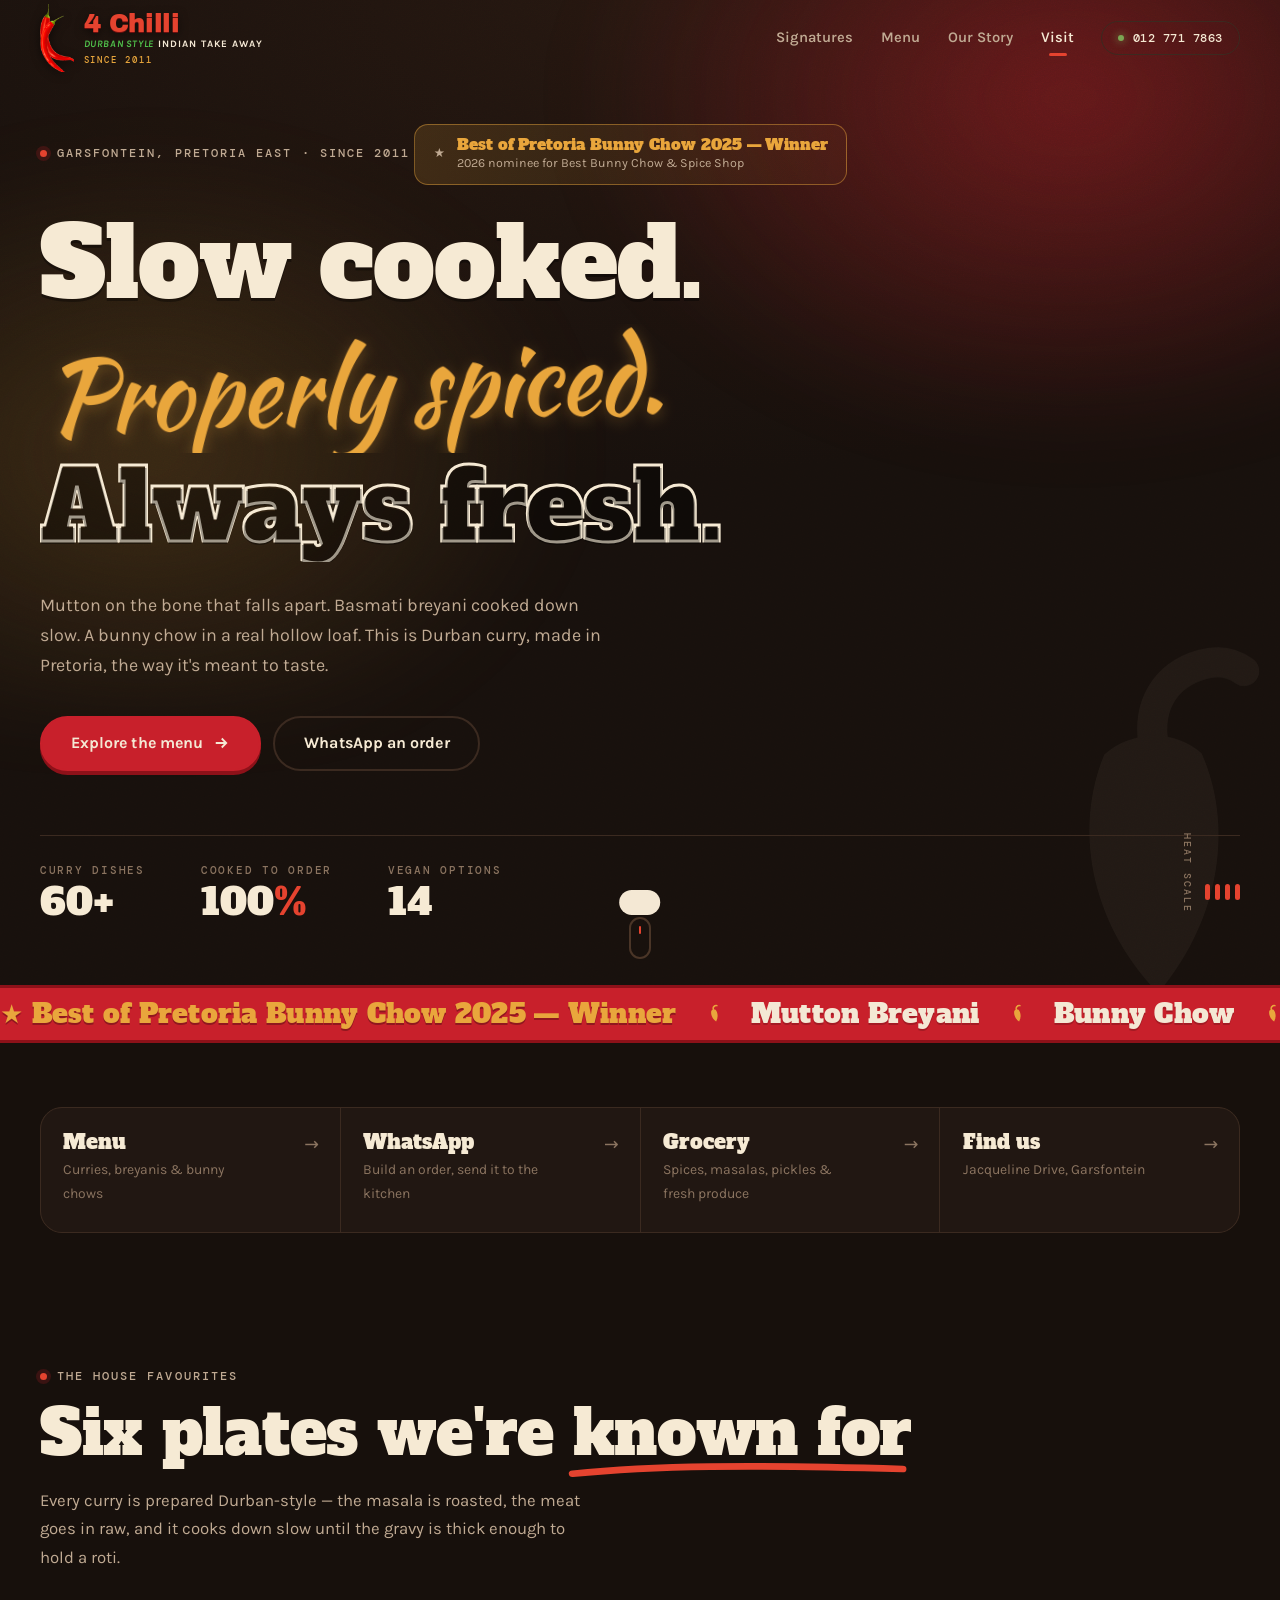
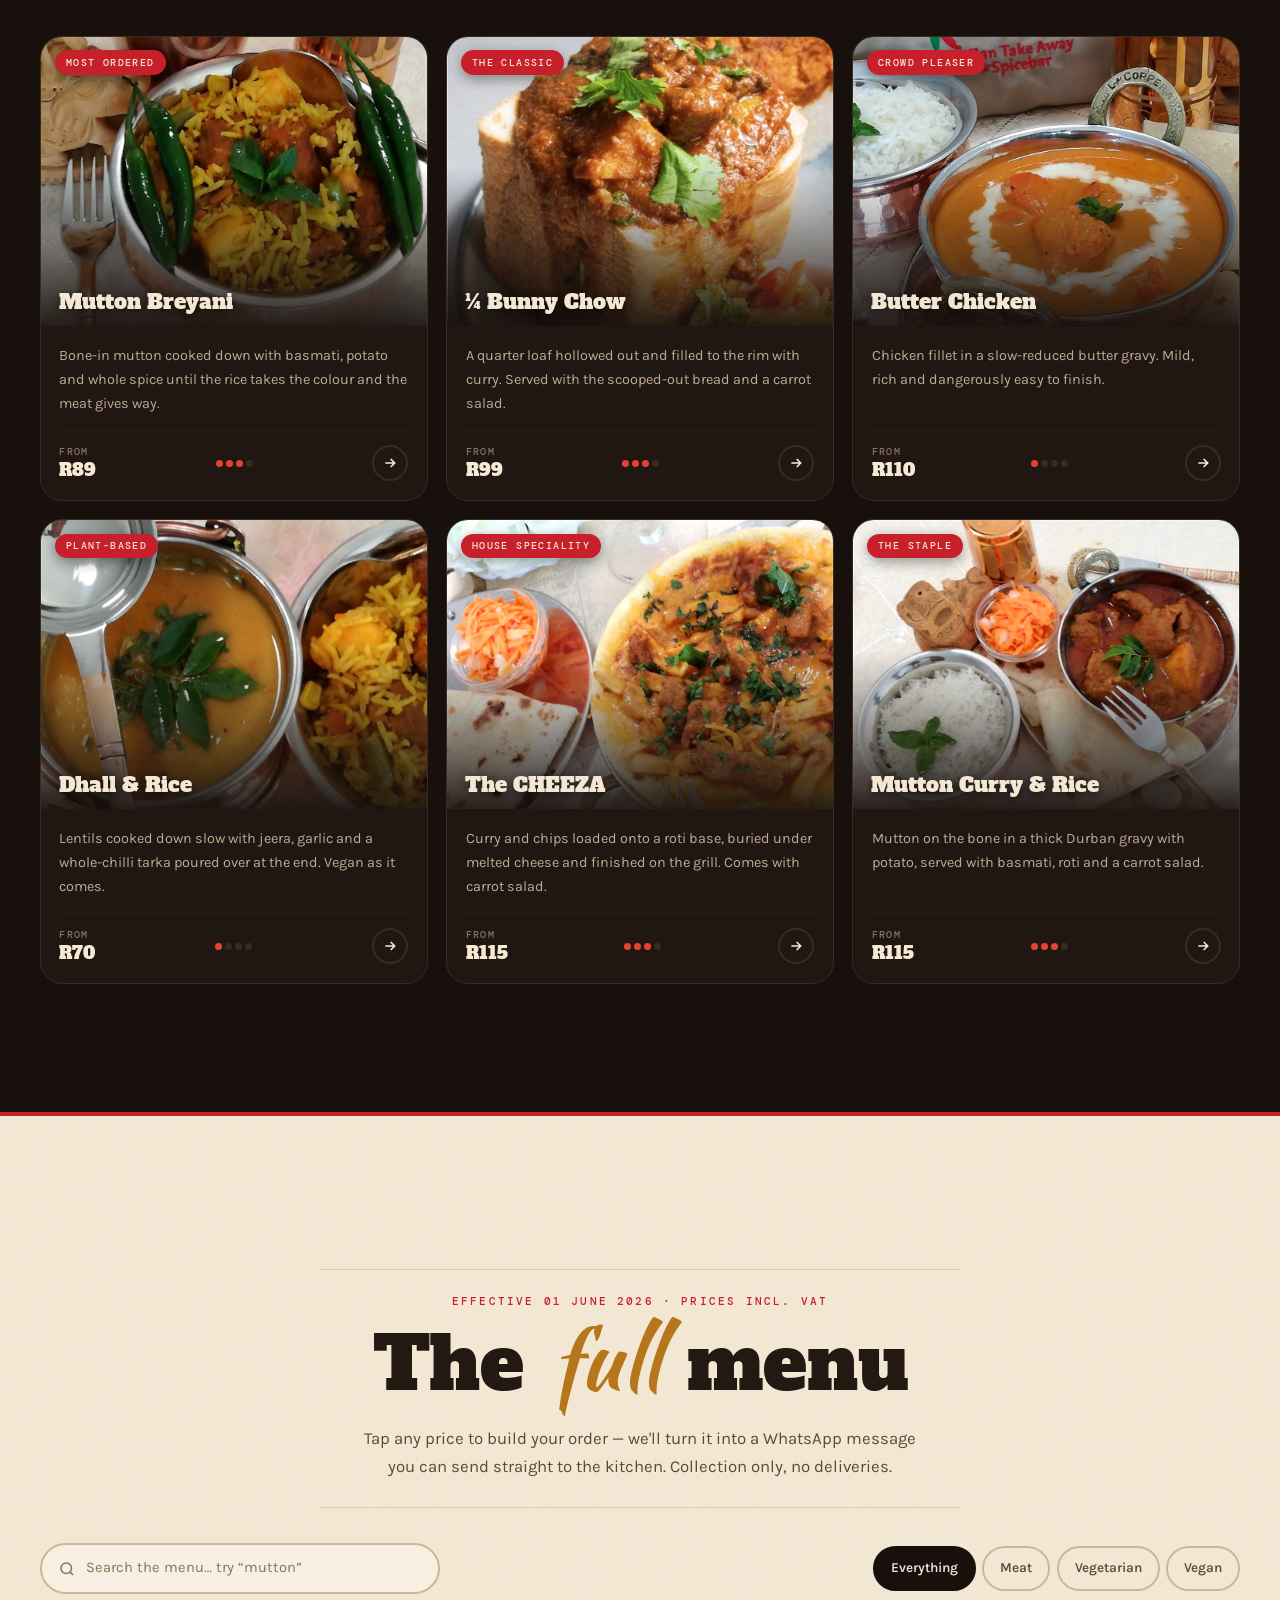
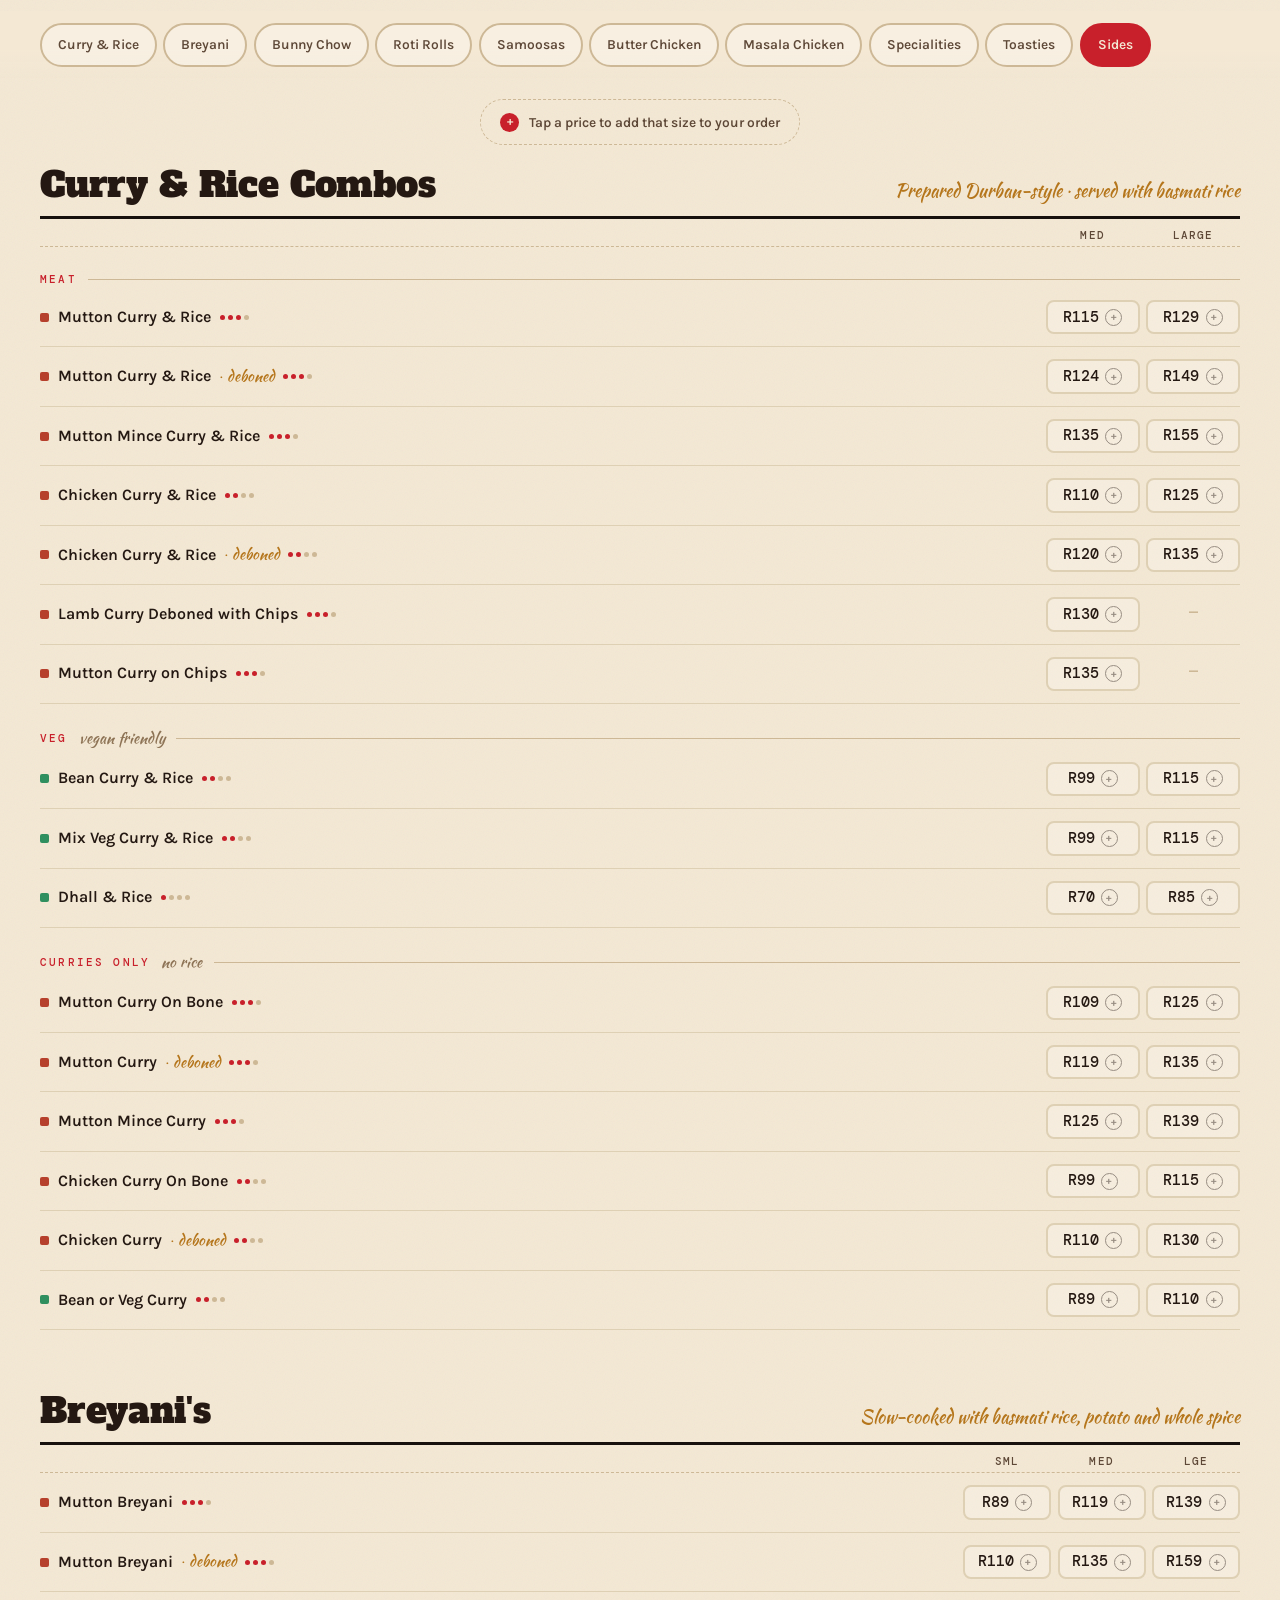
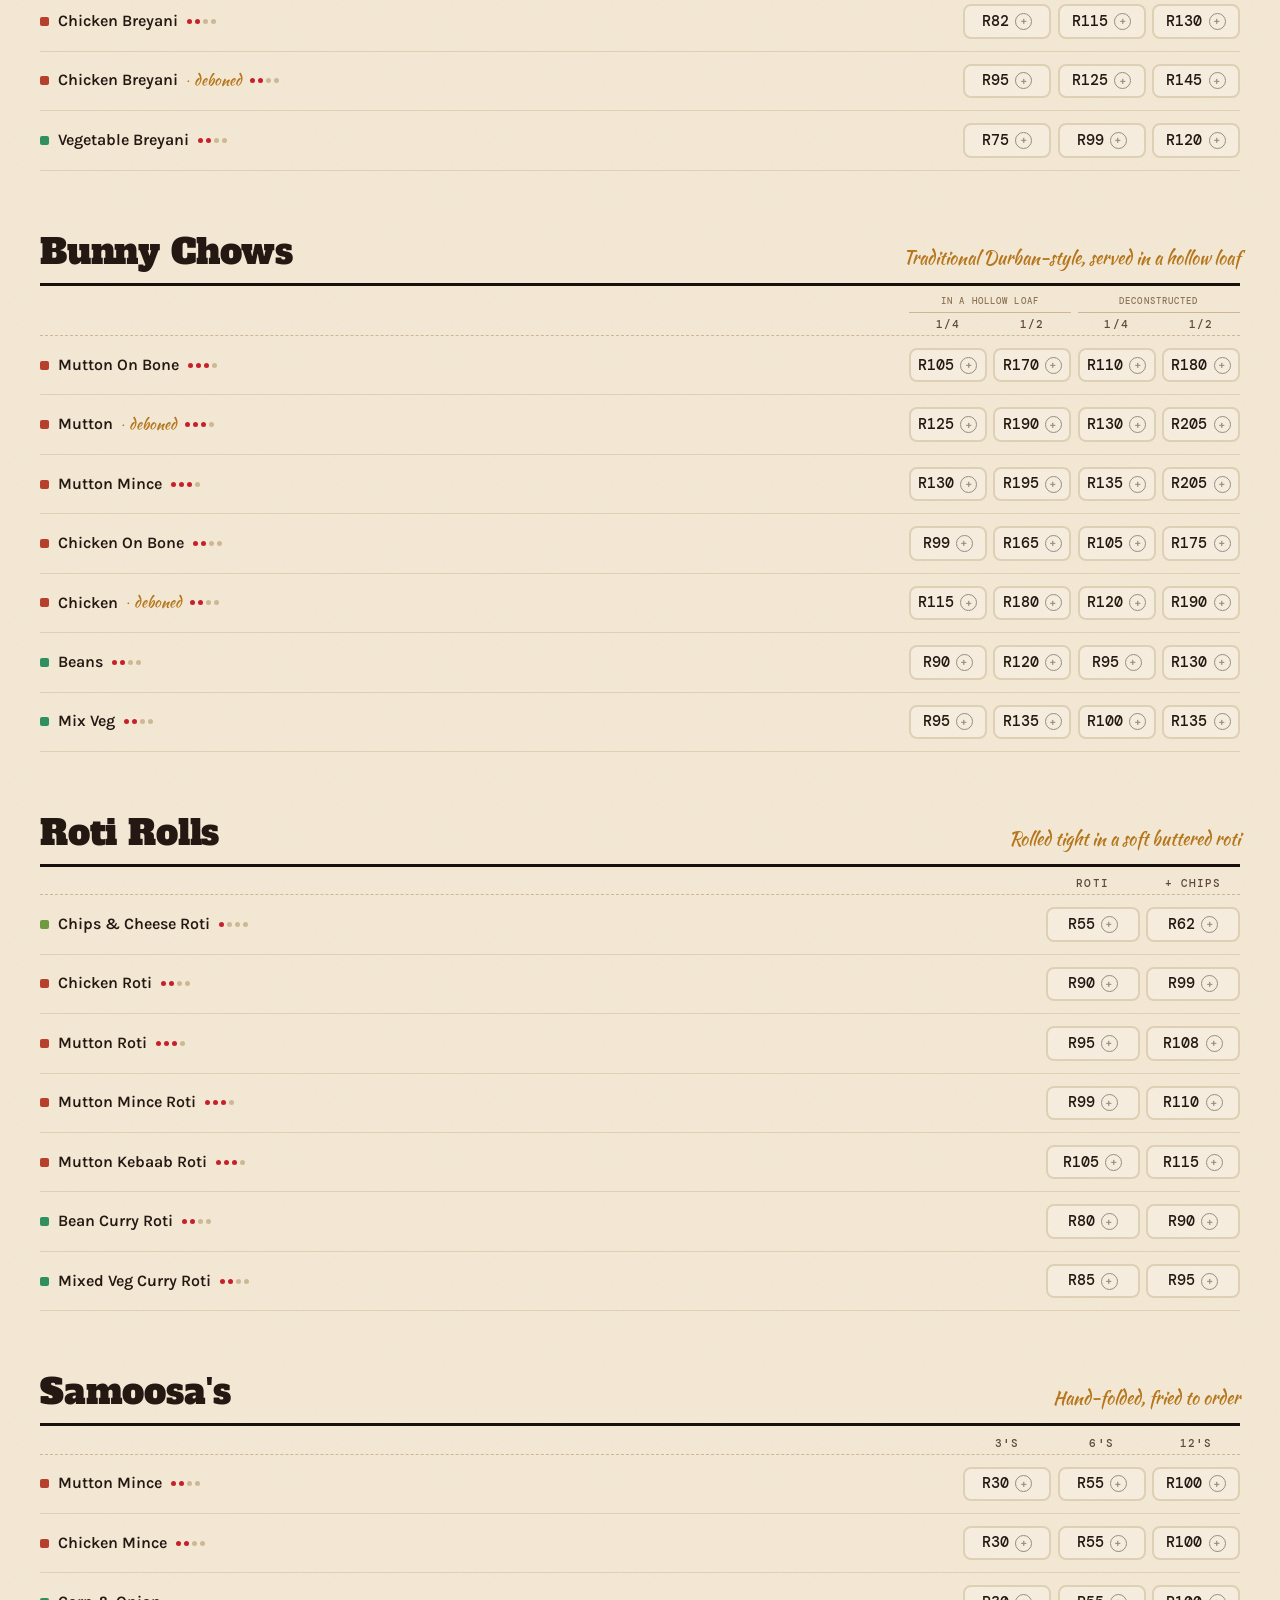
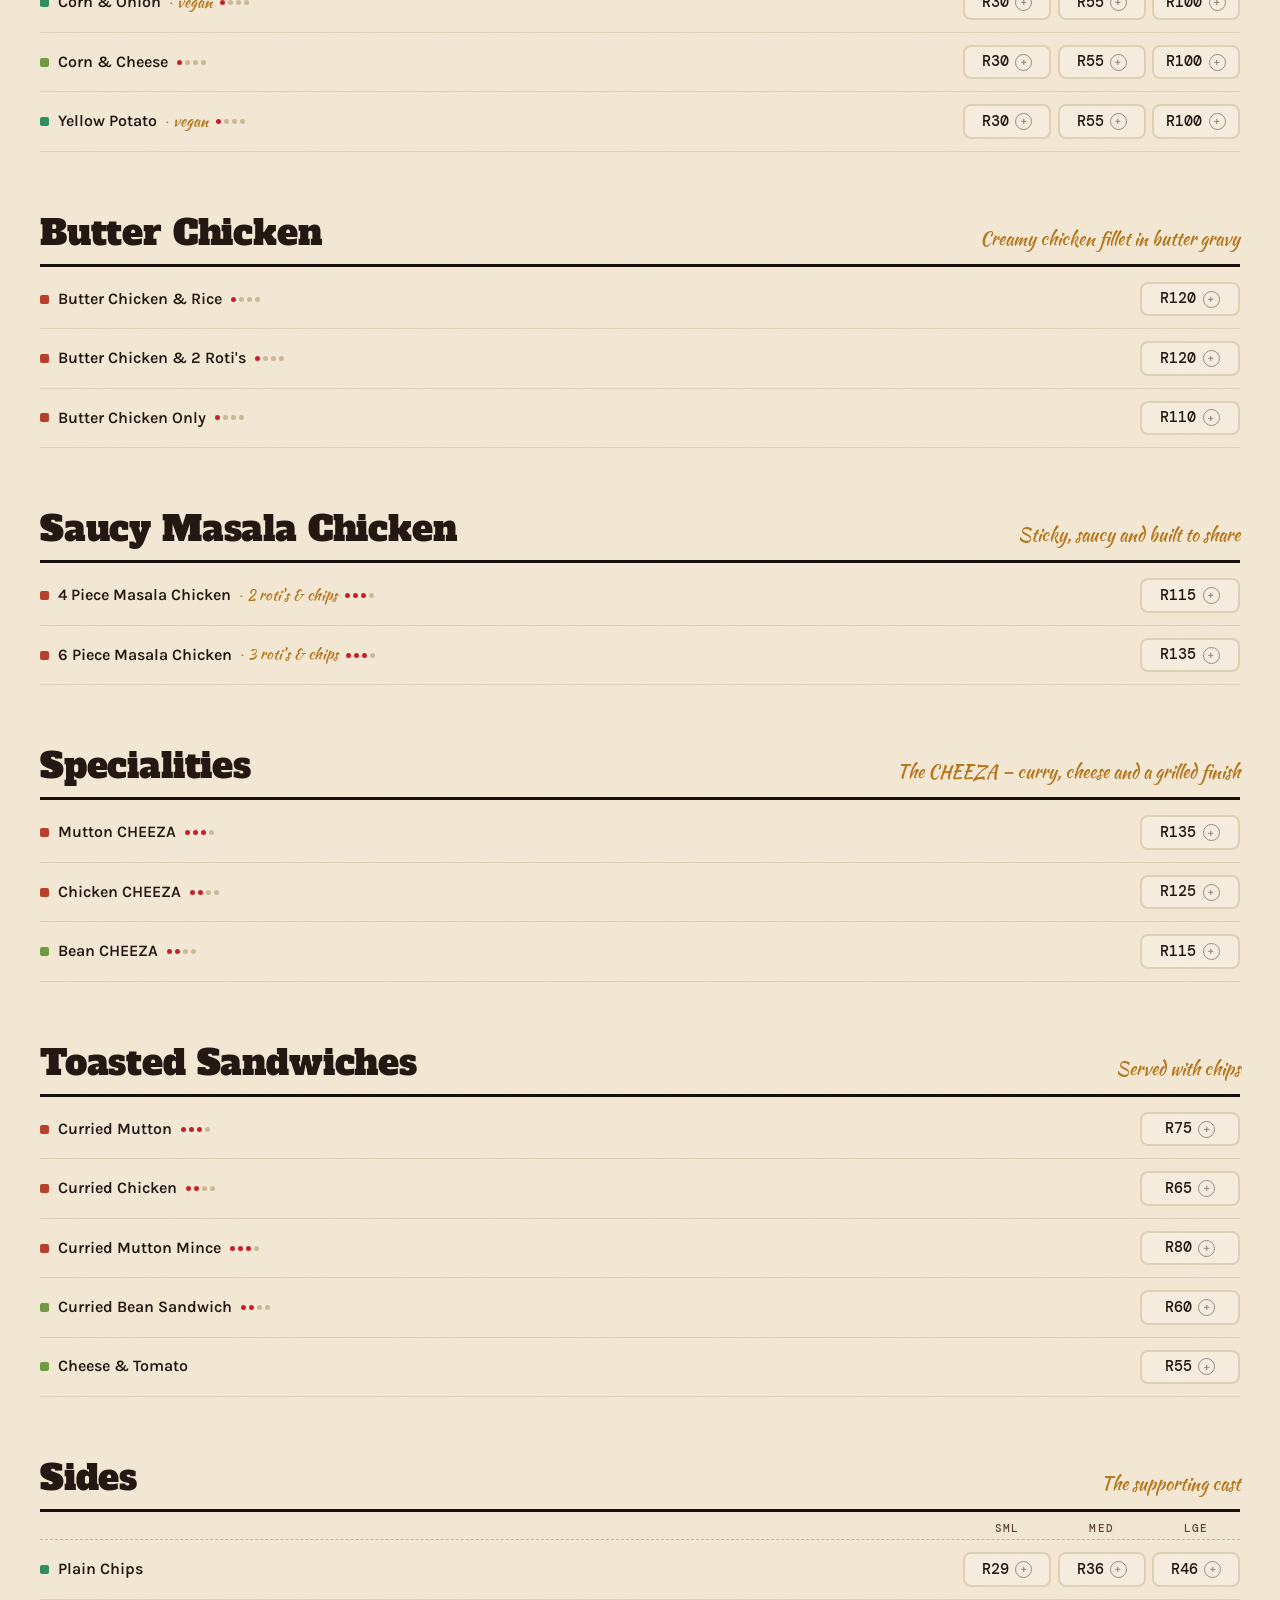
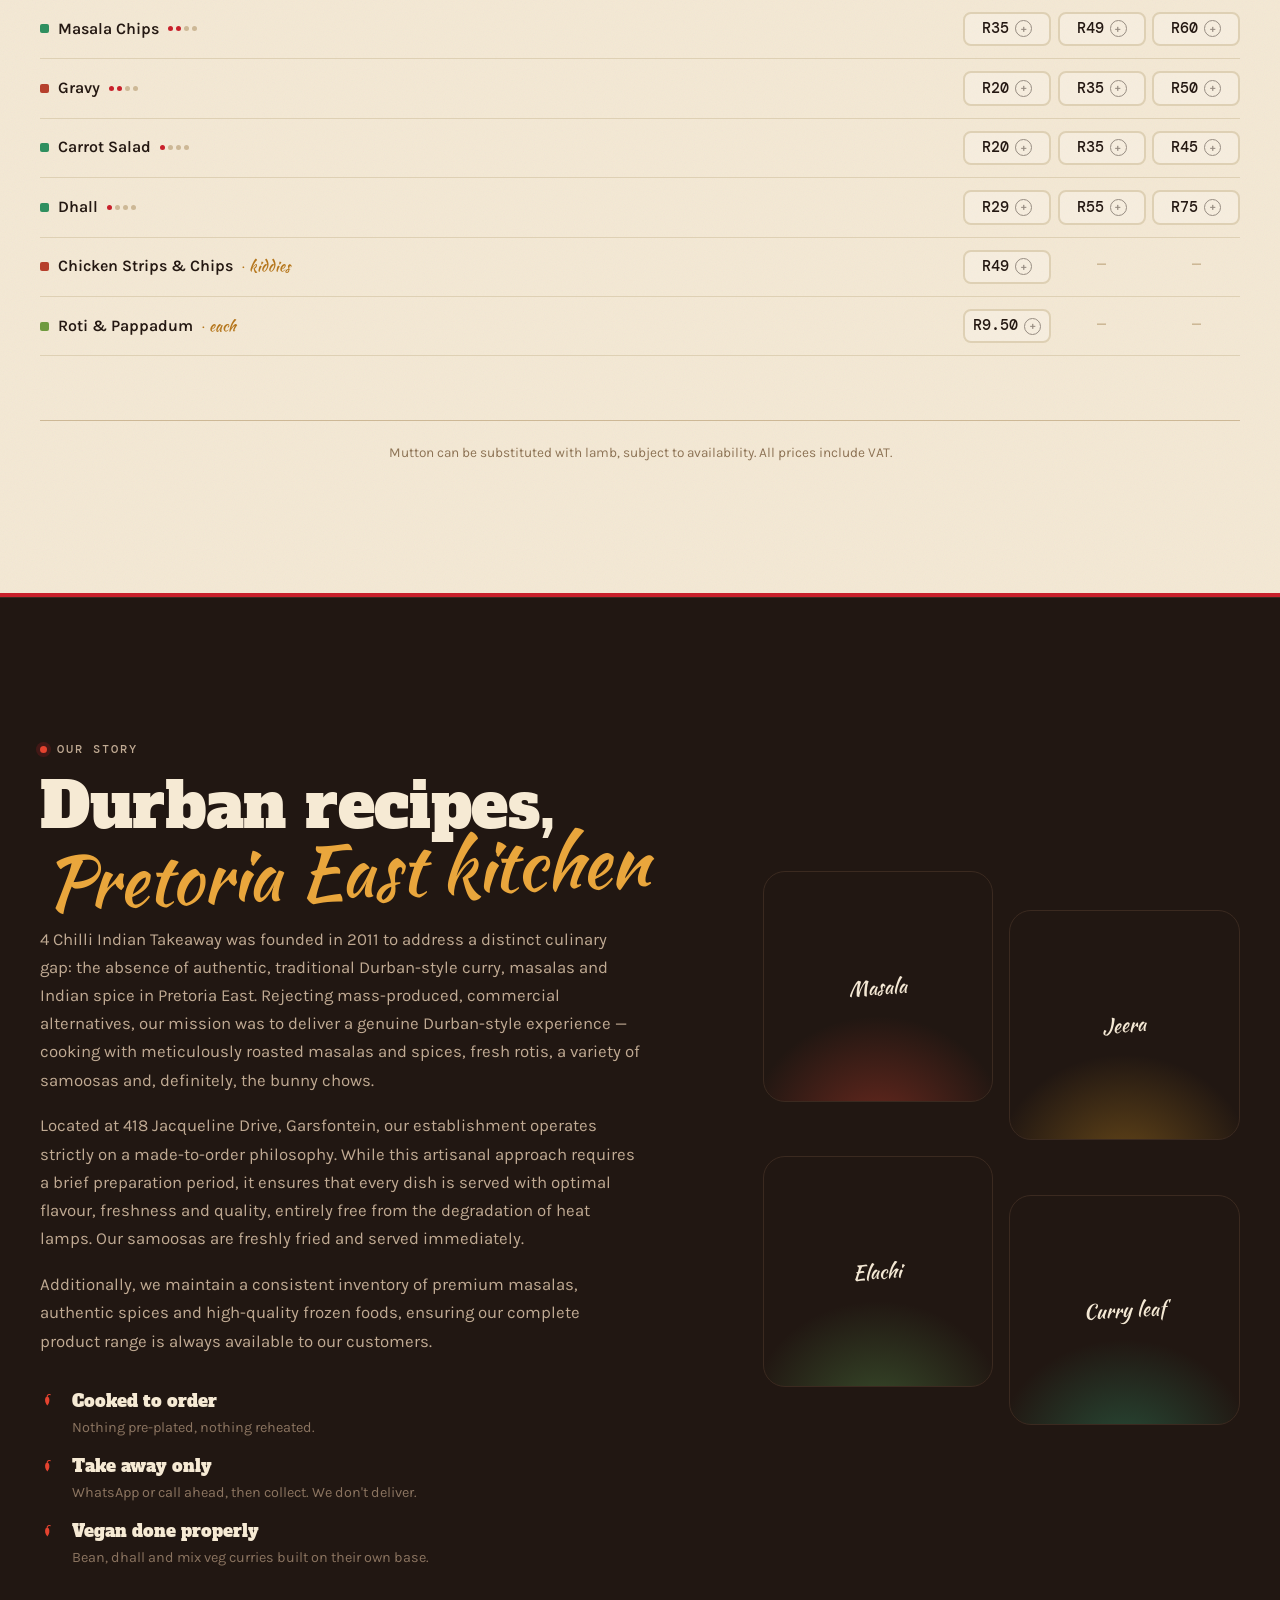
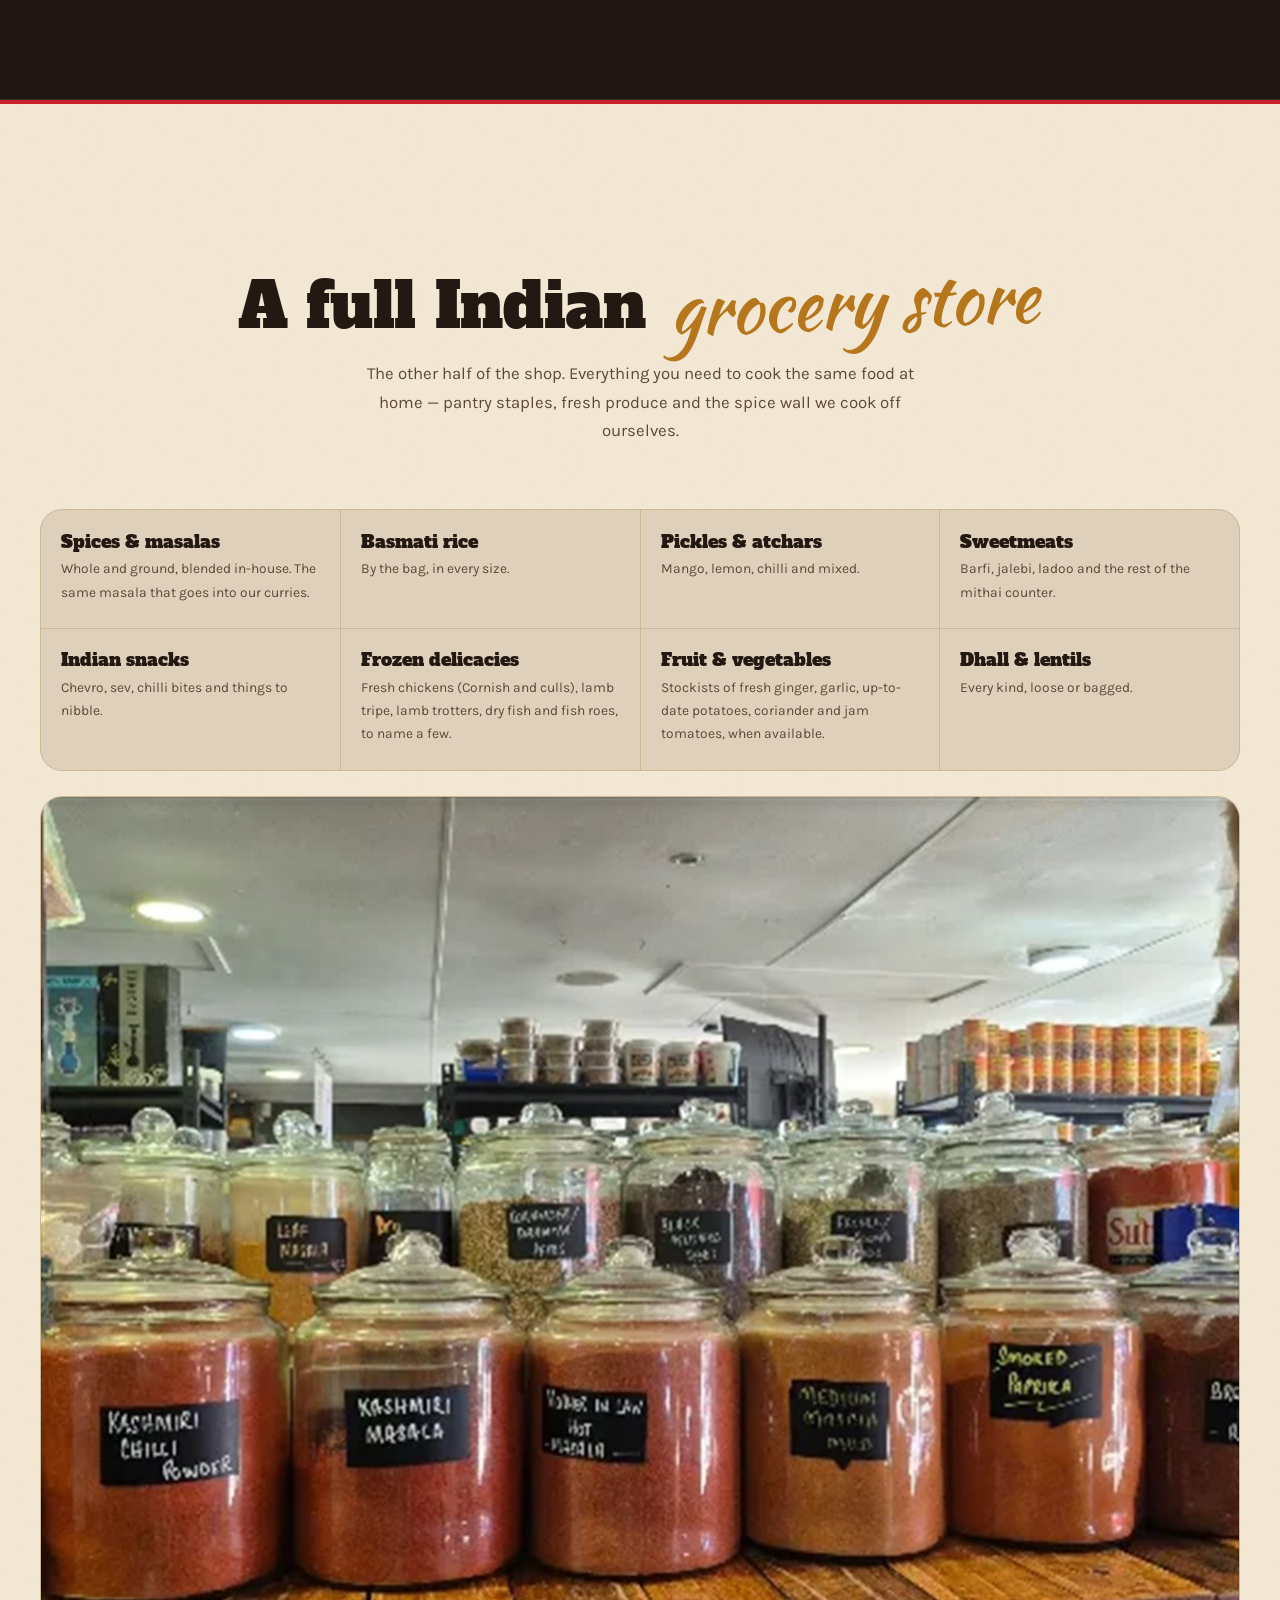
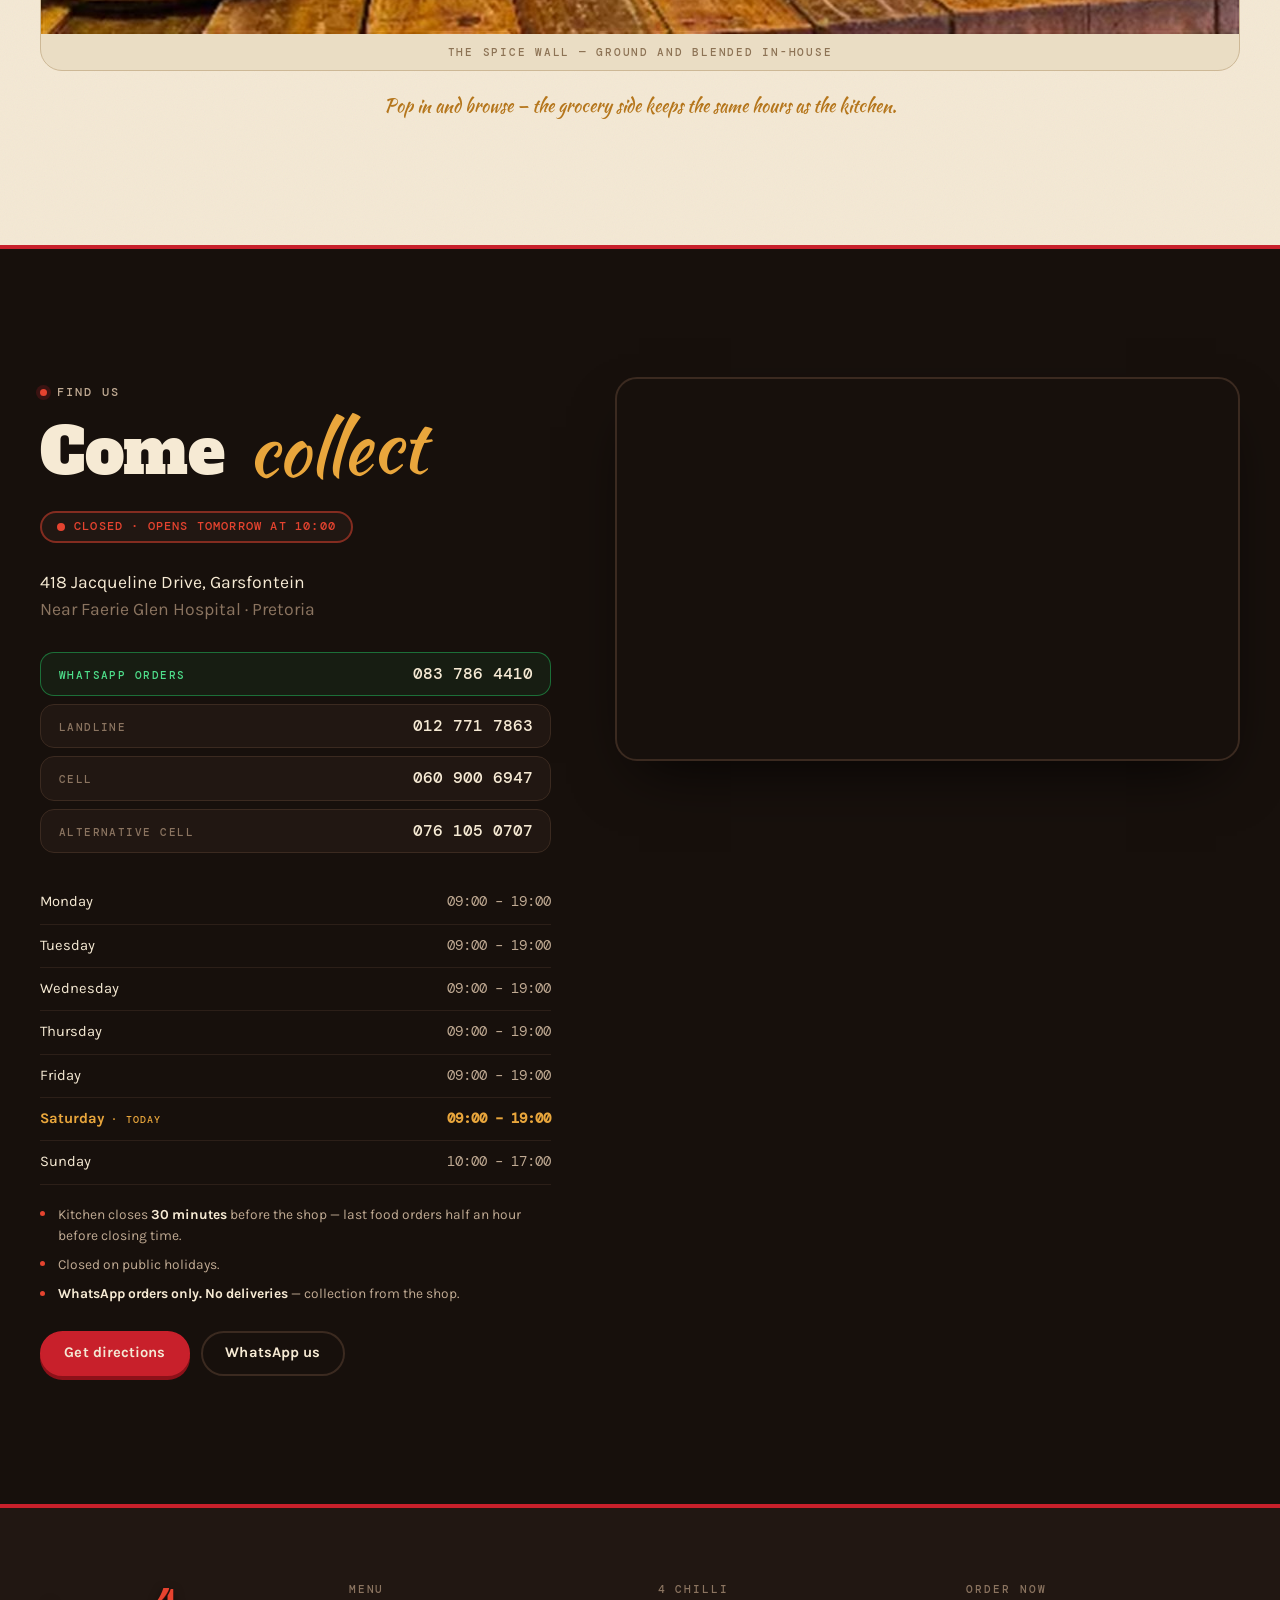
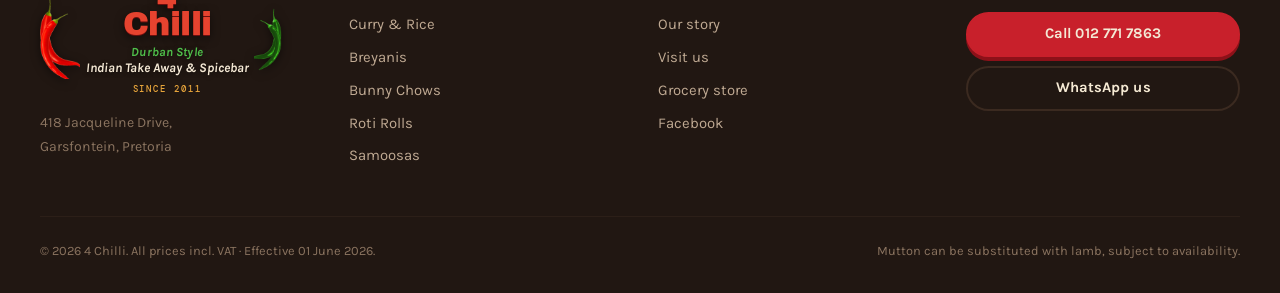
==== index.html @ 5cf1f11d "Import source from latest Vercel deployment Recovered from the CLI-uploaded files of the production " ====
<!DOCTYPE html>
<html lang="en-ZA">
<head>
<meta charset="UTF-8" />
<meta name="viewport" content="width=device-width, initial-scale=1, viewport-fit=cover" />
<title>4 Chilli · Durban-Style Curry, Breyani &amp; Bunny Chows · Garsfontein</title>
<meta name="description" content="4 Chilli — Durban-style curries, breyanis and bunny chows plus a full Indian grocery store in Garsfontein, Pretoria. WhatsApp orders on 083 786 4410. Collection only." />
<meta name="theme-color" content="#17100c" />

<meta property="og:type" content="restaurant" />
<meta property="og:title" content="4 Chilli · Durban Curry Co." />
<meta property="og:description" content="Slow-cooked mutton curry, breyani and proper bunny chows. Garsfontein, Pretoria." />

<link rel="icon" href="data:image/svg+xml,%3Csvg xmlns='http://www.w3.org/2000/svg' viewBox='0 0 64 64'%3E%3Ccircle cx='32' cy='32' r='32' fill='%23c8202b'/%3E%3Cpath d='M34 14c12 2 20 12 18 24-2 12-13 20-25 19-6-.5-11-3-15-7-1.4-1.4-.4-3.8 1.6-3.6 11.4 1.2 20.4-2.4 25.4-10.4 4-6.4 3-15-5-22z' fill='%23f6ead4'/%3E%3C/svg%3E" />

<link rel="preconnect" href="https://fonts.googleapis.com" />
<link rel="preconnect" href="https://fonts.gstatic.com" crossorigin />
<link href="https://fonts.googleapis.com/css2?family=Alfa+Slab+One&family=Archivo+Black&family=Kaushan+Script&family=Karla:ital,wght@0,400;0,500;0,600;0,700;1,400;1,700&family=DM+Mono:wght@400;500&display=swap" rel="stylesheet" />

<link rel="stylesheet" href="styles.css" />

<script type="application/ld+json">
{
  "@context": "https://schema.org",
  "@type": "Restaurant",
  "name": "4 Chilli",
  "servesCuisine": ["Indian", "South African", "Durban Curry"],
  "priceRange": "R",
  "telephone": "+27127717863",
  "address": {
    "@type": "PostalAddress",
    "streetAddress": "418 Jacqueline Drive, Garsfontein",
    "addressLocality": "Pretoria",
    "addressRegion": "Gauteng",
    "addressCountry": "ZA"
  }
}
</script>
</head>
<body>

<!-- ══ SVG sprite ══ -->
<svg class="sprite" aria-hidden="true" focusable="false">
  <symbol id="i-chilli" viewBox="0 0 64 64">
    <path d="M25.5 20.5c-4.6 11-2.4 25.4 8.2 36.4 9.8-11.6 11.4-26 6.6-36.6-3.9-3.6-10.6-3.6-14.8.2Z"/>
    <path d="M33 19c-1-6 1.8-10.6 7.4-12.2 2.4-.7 4.6-.3 6.4 1" fill="none" stroke="currentColor" stroke-width="4.6" stroke-linecap="round" stroke-linejoin="round"/>
  </symbol>
  <symbol id="i-swoosh" viewBox="0 0 220 14" preserveAspectRatio="none">
    <path d="M3 9.5C55 3.5 118 2.5 217 6" fill="none" stroke="currentColor" stroke-width="5" stroke-linecap="round"/>
  </symbol>
</svg>

<!-- ══ Preloader ══ -->
<div class="preloader" id="preloader" aria-hidden="true">
  <span class="mark mark--stack mark--xl">
    <img class="mark__chilli" src="img/chillies.png" alt="" width="111" height="220" />
    <span class="mark__type">
      <span class="mark__num">4</span>
      <span class="mark__word">Chilli</span>
      <span class="mark__style">Durban Style</span>
      <span class="mark__sub">Indian Take Away &amp; Spicebar</span>
      <span class="mark__since">Since 2011</span>
    </span>
    <img class="mark__chilli mark__chilli--green" src="img/chillies-green.png" alt="" width="148" height="234" />
  </span>
</div>

<a class="skip-link" href="#menu">Skip to menu</a>

<!-- ══ Navigation ══ -->
<header class="nav" id="nav">
  <div class="nav__progress" id="navProgress"></div>
  <div class="nav__inner">

    <a href="#top" class="mark" aria-label="4 Chilli — home">
      <img class="mark__chilli" src="img/chillies.png" alt="" width="111" height="220" />
      <span class="mark__type">
        <span class="mark__word">4 Chilli</span>
        <span class="mark__tag"><em>Durban Style</em> Indian Take Away</span>
        <span class="mark__since">Since 2011</span>
      </span>
    </a>

    <nav class="nav__links" id="navLinks" aria-label="Primary">
      <a href="#signatures" data-nav>Signatures</a>
      <a href="#menu" data-nav>Menu</a>
      <a href="#story" data-nav>Our Story</a>
      <a href="#visit" data-nav>Visit</a>
      <a class="btn btn--tag nav__cta" href="tel:+27127717863">
        <span class="btn__dot"></span> 012 771 7863
      </a>
    </nav>

    <button class="nav__toggle" id="navToggle" aria-label="Open menu" aria-expanded="false" aria-controls="navLinks">
      <span></span><span></span><span></span>
    </button>
  </div>
</header>

<main id="top">

<!-- ══ Hero ══ -->
<section class="hero">
  <div class="hero__wash" data-parallax="0.14" aria-hidden="true"></div>
  <svg class="hero__watermark" viewBox="0 0 64 64" aria-hidden="true" data-parallax="0.06"><use href="#i-chilli"/></svg>
  <div class="hero__grain" aria-hidden="true"></div>

  <div class="hero__inner">
    <p class="eyebrow reveal">
      <span class="eyebrow__pip"></span>
      Garsfontein, Pretoria East · Since 2011
    </p>

    <p class="award reveal">
      <span class="award__star" aria-hidden="true">★</span>
      <span>
        <b>Best of Pretoria Bunny Chow 2025 — Winner</b>
        2026 nominee for Best Bunny Chow &amp; Spice Shop
      </span>
    </p>

    <h1 class="hero__title">
      <span class="line"><span class="word slab">Slow</span> <span class="word slab">cooked.</span></span>
      <span class="line line--script"><span class="word script">Properly spiced.</span></span>
      <span class="line"><span class="word slab outline">Always</span> <span class="word slab outline">fresh.</span></span>
    </h1>

    <p class="hero__lead reveal">
      Mutton on the bone that falls apart. Basmati breyani cooked down slow.
      A bunny chow in a real hollow loaf. This is Durban curry, made in Pretoria,
      the way it's meant to taste.
    </p>

    <div class="hero__actions reveal">
      <a class="btn btn--flame btn--lg" href="#menu">
        Explore the menu
        <svg viewBox="0 0 24 24" width="18" height="18" fill="none" stroke="currentColor" stroke-width="2.4"><path d="M5 12h14M13 6l6 6-6 6"/></svg>
      </a>
      <a class="btn btn--ghost btn--lg" href="https://wa.me/27837864410" target="_blank" rel="noopener">
        WhatsApp&nbsp;an order
      </a>
    </div>

    <dl class="hero__stats reveal">
      <div><dt>Curry dishes</dt><dd><span class="count" data-count="60">0</span>+</dd></div>
      <div><dt>Cooked to order</dt><dd>100<span class="unit">%</span></dd></div>
      <div><dt>Vegan options</dt><dd><span class="count" data-count="14">0</span></dd></div>
    </dl>
  </div>

  <div class="hero__heat" aria-hidden="true">
    <span class="hero__heat-label">Heat scale</span>
    <div class="heatbars">
      <i style="--d:0s"></i><i style="--d:.12s"></i><i style="--d:.24s"></i><i style="--d:.36s"></i>
    </div>
  </div>

  <a href="#signatures" class="hero__scroll" aria-label="Scroll down">
    <span class="hero__scroll-line"></span>
  </a>
</section>

<!-- ══ Marquee ══ -->
<div class="ticker" aria-hidden="true">
  <div class="ticker__track">
    <span class="ticker__award">★ Best of Pretoria Bunny Chow 2025 — Winner</span><i class="tk"><svg viewBox="0 0 64 64"><use href="#i-chilli"/></svg></i>
    <span>Mutton Breyani</span><i class="tk"><svg viewBox="0 0 64 64"><use href="#i-chilli"/></svg></i>
    <span>Bunny Chow</span><i class="tk"><svg viewBox="0 0 64 64"><use href="#i-chilli"/></svg></i>
    <span class="ticker__award">★ 2026 Nominee — Best Bunny Chow &amp; Spice Shop</span><i class="tk"><svg viewBox="0 0 64 64"><use href="#i-chilli"/></svg></i>
    <span>Butter Chicken</span><i class="tk"><svg viewBox="0 0 64 64"><use href="#i-chilli"/></svg></i>
    <span>Masala Chips</span><i class="tk"><svg viewBox="0 0 64 64"><use href="#i-chilli"/></svg></i>
    <span>Mutton CHEEZA</span><i class="tk"><svg viewBox="0 0 64 64"><use href="#i-chilli"/></svg></i>
    <span>Roti Rolls</span><i class="tk"><svg viewBox="0 0 64 64"><use href="#i-chilli"/></svg></i>
    <span>Hot Samoosas</span><i class="tk"><svg viewBox="0 0 64 64"><use href="#i-chilli"/></svg></i>
    <span>Dhall &amp; Rice</span><i class="tk"><svg viewBox="0 0 64 64"><use href="#i-chilli"/></svg></i>
  </div>
</div>

<!-- ══ Quick actions ══ -->
<section class="quickrow" aria-label="Quick actions">
  <div class="wrap quickrow__grid">
    <a class="qa reveal" href="#menu">
      <span class="qa__k">Menu</span>
      <span class="qa__t">Curries, breyanis &amp; bunny chows</span>
      <span class="qa__go" aria-hidden="true">→</span>
    </a>
    <a class="qa reveal" href="https://wa.me/27837864410" target="_blank" rel="noopener">
      <span class="qa__k">WhatsApp</span>
      <span class="qa__t">Build an order, send it to the kitchen</span>
      <span class="qa__go" aria-hidden="true">→</span>
    </a>
    <a class="qa reveal" href="#grocery">
      <span class="qa__k">Grocery</span>
      <span class="qa__t">Spices, masalas, pickles &amp; fresh produce</span>
      <span class="qa__go" aria-hidden="true">→</span>
    </a>
    <a class="qa reveal" href="#visit">
      <span class="qa__k">Find us</span>
      <span class="qa__t">Jacqueline Drive, Garsfontein</span>
      <span class="qa__go" aria-hidden="true">→</span>
    </a>
  </div>
</section>

<!-- ══ Signatures ══ -->
<section class="section signatures" id="signatures">
  <div class="wrap">
    <header class="sec-head">
      <p class="eyebrow reveal"><span class="eyebrow__pip"></span> The house favourites</p>
      <h2 class="sec-title reveal">
        Six plates we're
        <span class="u">known for<svg class="swoosh" viewBox="0 0 220 14" preserveAspectRatio="none"><use href="#i-swoosh"/></svg></span>
      </h2>
      <p class="sec-sub reveal">Every curry is prepared Durban-style — the masala is roasted, the meat goes in raw, and it cooks down slow until the gravy is thick enough to hold a roti.</p>
    </header>

    <div class="cards" id="signatureCards"><!-- rendered by app.js --></div>
  </div>
</section>

<!-- ══ Menu (cream paper) ══ -->
<section class="section menu paper" id="menu">
  <div class="wrap">
    <header class="menu__masthead">
      <span class="rule"></span>
      <p class="menu__stamp reveal">Effective 01 June 2026 · Prices incl. VAT</p>
      <h2 class="sec-title menu__title reveal">The <span class="script">full</span> menu</h2>
      <p class="sec-sub reveal">Tap any price to build your order — we'll turn it into a WhatsApp message you can send straight to the kitchen. Collection only, no deliveries.</p>
      <span class="rule"></span>
    </header>

    <div class="menu-controls reveal" id="menuControls">
      <div class="search">
        <svg viewBox="0 0 24 24" width="18" height="18" fill="none" stroke="currentColor" stroke-width="2"><circle cx="11" cy="11" r="7"/><path d="m20 20-3.5-3.5"/></svg>
        <input type="search" id="menuSearch" placeholder="Search the menu… try “mutton”" aria-label="Search menu" autocomplete="off" />
        <button type="button" class="search__clear" id="searchClear" aria-label="Clear search" hidden>×</button>
      </div>
      <div class="filters" role="group" aria-label="Dietary filters">
        <button class="chip is-active" data-diet="all">Everything</button>
        <button class="chip" data-diet="meat">Meat</button>
        <button class="chip" data-diet="veg">Vegetarian</button>
        <button class="chip" data-diet="vegan">Vegan</button>
      </div>
    </div>

    <div class="railwrap">
      <div class="rail" id="menuRail" role="tablist" aria-label="Menu sections"></div>
    </div>

    <p class="menu-hint reveal">
      <span class="menu-hint__plus" aria-hidden="true">+</span>
      Tap a price to add that size to your order
    </p>

    <div class="menu-body" id="menuBody"><!-- rendered by app.js --></div>

    <p class="menu-foot reveal">
      Mutton can be substituted with lamb, subject to availability. All prices include VAT.
    </p>
  </div>
</section>

<!-- ══ Story ══ -->
<section class="section story" id="story">
  <div class="wrap story__grid">
    <div class="story__copy">
      <p class="eyebrow reveal"><span class="eyebrow__pip"></span> Our story</p>
      <h2 class="sec-title reveal">Durban recipes,<br /><span class="script">Pretoria East kitchen</span></h2>
      <p class="reveal">4 Chilli Indian Takeaway was founded in 2011 to address a distinct culinary gap: the absence of authentic, traditional Durban-style curry, masalas and Indian spice in Pretoria East. Rejecting mass-produced, commercial alternatives, our mission was to deliver a genuine Durban-style experience — cooking with meticulously roasted masalas and spices, fresh rotis, a variety of samoosas and, definitely, the bunny chows.</p>
      <p class="reveal">Located at 418 Jacqueline Drive, Garsfontein, our establishment operates strictly on a made-to-order philosophy. While this artisanal approach requires a brief preparation period, it ensures that every dish is served with optimal flavour, freshness and quality, entirely free from the degradation of heat lamps. Our samoosas are freshly fried and served immediately.</p>
      <p class="reveal">Additionally, we maintain a consistent inventory of premium masalas, authentic spices and high-quality frozen foods, ensuring our complete product range is always available to our customers.</p>
      <ul class="story__points">
        <li class="reveal"><b>Cooked to order</b><span>Nothing pre-plated, nothing reheated.</span></li>
        <li class="reveal"><b>Take away only</b><span>WhatsApp or call ahead, then collect. We don't deliver.</span></li>
        <li class="reveal"><b>Vegan done properly</b><span>Bean, dhall and mix veg curries built on their own base.</span></li>
      </ul>
    </div>

    <div class="story__spice">
      <div class="jar" data-parallax="0.02"><span>Masala</span></div>
      <div class="jar" data-parallax="0.04"><span>Jeera</span></div>
      <div class="jar" data-parallax="0.05"><span>Elachi</span></div>
      <div class="jar" data-parallax="0.03"><span>Curry leaf</span></div>
    </div>
  </div>
</section>

<!-- ══ Grocery store ══ -->
<section class="section grocery paper" id="grocery">
  <div class="wrap">
    <header class="sec-head sec-head--center">
      <p class="eyebrow reveal"><span class="eyebrow__pip"></span> More than a take away</p>
      <h2 class="sec-title reveal">A full Indian <span class="script">grocery store</span></h2>
      <p class="sec-sub reveal">
        The other half of the shop. Everything you need to cook the same food at home —
        pantry staples, fresh produce and the spice wall we cook off ourselves.
      </p>
    </header>

    <ul class="shelf">
      <li class="shelf__item reveal"><b>Spices &amp; masalas</b><span>Whole and ground, blended in-house. The same masala that goes into our curries.</span></li>
      <li class="shelf__item reveal"><b>Basmati rice</b><span>By the bag, in every size.</span></li>
      <li class="shelf__item reveal"><b>Pickles &amp; atchars</b><span>Mango, lemon, chilli and mixed.</span></li>
      <li class="shelf__item reveal"><b>Sweetmeats</b><span>Barfi, jalebi, ladoo and the rest of the mithai counter.</span></li>
      <li class="shelf__item reveal"><b>Indian snacks</b><span>Chevro, sev, chilli bites and things to nibble.</span></li>
      <li class="shelf__item reveal"><b>Frozen delicacies</b><span>Fresh chickens (Cornish and culls), lamb tripe, lamb trotters, dry fish and fish roes, to name a few.</span></li>
      <li class="shelf__item reveal"><b>Fruit &amp; vegetables</b><span>Stockists of fresh ginger, garlic, up-to-date potatoes, coriander and jam tomatoes, when available.</span></li>
      <li class="shelf__item reveal"><b>Dhall &amp; lentils</b><span>Every kind, loose or bagged.</span></li>
    </ul>

    <figure class="grocery__shot reveal">
      <img src="img/spice-wall.jpg" alt="Rows of large glass jars on the 4 Chilli counter, chalk-labelled Kashmiri Chilli Powder, Kashmiri Masala, Mother in Law Hot Masala, Medium Masala and Smoked Paprika"
           loading="lazy" decoding="async" width="1200" height="838" />
      <figcaption>The spice wall — ground and blended in-house</figcaption>
    </figure>

    <p class="grocery__foot reveal">Pop in and browse — the grocery side keeps the same hours as the kitchen.</p>
  </div>
</section>

<!-- ══ Visit ══ -->
<section class="section visit" id="visit">
  <div class="wrap visit__grid">
    <div class="visit__info">
      <p class="eyebrow reveal"><span class="eyebrow__pip"></span> Find us</p>
      <h2 class="sec-title reveal">Come <span class="script">collect</span></h2>

      <div class="status reveal" id="openStatus">
        <span class="status__dot"></span>
        <span class="status__text">Checking hours…</span>
      </div>

      <address class="visit__address reveal">
        418 Jacqueline Drive, Garsfontein<br />
        <span class="muted">Near Faerie Glen Hospital · Pretoria</span>
      </address>

      <div class="visit__contacts">
        <a class="contact contact--wa reveal" href="https://wa.me/27837864410" target="_blank" rel="noopener">
          <span class="contact__k">WhatsApp orders</span>
          <span class="contact__v">083 786 4410</span>
        </a>
        <a class="contact reveal" href="tel:+27127717863">
          <span class="contact__k">Landline</span>
          <span class="contact__v">012 771 7863</span>
        </a>
        <a class="contact reveal" href="tel:+27609006947">
          <span class="contact__k">Cell</span>
          <span class="contact__v">060 900 6947</span>
        </a>
        <a class="contact reveal" href="tel:+27761050707">
          <span class="contact__k">Alternative cell</span>
          <span class="contact__v">076 105 0707</span>
        </a>
      </div>

      <table class="hours reveal" id="hoursTable">
        <caption class="sr-only">Trading hours</caption>
        <tbody></tbody>
      </table>
      <ul class="hours__notes reveal">
        <li>Kitchen closes <b>30 minutes</b> before the shop — last food orders half an hour before closing time.</li>
        <li>Closed on public holidays.</li>
        <li><b>WhatsApp orders only. No deliveries</b> — collection from the shop.</li>
      </ul>

      <div class="visit__actions reveal">
        <a class="btn btn--flame" href="https://www.google.com/maps/search/?api=1&query=418+Jacqueline+Drive+Garsfontein+Pretoria" target="_blank" rel="noopener">Get directions</a>
        <a class="btn btn--ghost" href="https://wa.me/27837864410" target="_blank" rel="noopener">WhatsApp us</a>
      </div>
    </div>

    <div class="visit__map reveal">
      <iframe
        title="Map showing 4 Chilli at 418 Jacqueline Drive, Garsfontein"
        src="https://www.google.com/maps?q=418%20Jacqueline%20Drive%2C%20Garsfontein%2C%20Pretoria&output=embed"
        loading="lazy" referrerpolicy="no-referrer-when-downgrade"></iframe>
    </div>
  </div>
</section>

</main>

<!-- ══ Footer ══ -->
<footer class="footer">
  <div class="wrap footer__grid">
    <div class="footer__brand">
      <a href="#top" class="mark mark--stack">
        <img class="mark__chilli" src="img/chillies.png" alt="" width="111" height="220" />
        <span class="mark__type">
          <span class="mark__num">4</span>
          <span class="mark__word">Chilli</span>
          <span class="mark__style">Durban Style</span>
          <span class="mark__sub">Indian Take Away &amp; Spicebar</span>
          <span class="mark__since">Since 2011</span>
        </span>
        <img class="mark__chilli mark__chilli--green" src="img/chillies-green.png" alt="" width="148" height="234" />
      </a>
      <p>418 Jacqueline Drive, Garsfontein, Pretoria</p>
    </div>
    <nav class="footer__links" aria-label="Footer">
      <h4>Menu</h4>
      <a href="#menu" data-jump="curry-rice">Curry &amp; Rice</a>
      <a href="#menu" data-jump="breyanis">Breyanis</a>
      <a href="#menu" data-jump="bunny-chows">Bunny Chows</a>
      <a href="#menu" data-jump="roti-rolls">Roti Rolls</a>
      <a href="#menu" data-jump="samoosas">Samoosas</a>
    </nav>
    <nav class="footer__links" aria-label="Company">
      <h4>4 Chilli</h4>
      <a href="#story">Our story</a>
      <a href="#visit">Visit us</a>
      <a href="#grocery">Grocery store</a>
      <a href="https://www.facebook.com" target="_blank" rel="noopener">Facebook</a>
    </nav>
    <div class="footer__cta">
      <h4>Order now</h4>
      <a class="btn btn--flame btn--block" href="tel:+27127717863">Call 012 771 7863</a>
      <a class="btn btn--ghost btn--block" href="https://wa.me/27837864410" target="_blank" rel="noopener">WhatsApp us</a>
    </div>
  </div>
  <div class="wrap footer__base">
    <p>© <span id="year">2026</span> 4 Chilli. All prices incl. VAT · Effective 01 June 2026.</p>
    <p>Mutton can be substituted with lamb, subject to availability.</p>
  </div>
</footer>

<!-- ══ Order tray ══ -->
<button class="tray-fab" id="trayFab" aria-label="Open your order" hidden>
  <svg viewBox="0 0 24 24" width="22" height="22" fill="none" stroke="currentColor" stroke-width="2"><path d="M6 7h12l-1 12H7L6 7Z"/><path d="M9 7a3 3 0 0 1 6 0"/></svg>
  <span class="tray-fab__count" id="trayCount">0</span>
</button>

<aside class="tray" id="tray" aria-label="Your order" aria-hidden="true">
  <header class="tray__head">
    <div>
      <h3>Your order</h3>
      <p id="trayMeta">Nothing added yet</p>
    </div>
    <button class="tray__close" id="trayClose" aria-label="Close order">×</button>
  </header>
  <div class="tray__items" id="trayItems"></div>
  <footer class="tray__foot">
    <div class="tray__total"><span>Estimated total</span><b id="trayTotal">R0</b></div>
    <a class="btn btn--flame btn--block is-disabled" id="trayWhatsapp" aria-disabled="true"
       target="_blank" rel="noopener">
      <svg viewBox="0 0 24 24" width="17" height="17" fill="currentColor" aria-hidden="true"><path d="M12.04 2C6.58 2 2.13 6.45 2.13 11.91c0 1.75.46 3.45 1.32 4.95L2 22l5.25-1.38a9.9 9.9 0 0 0 4.79 1.22h.01c5.46 0 9.91-4.45 9.91-9.91S17.5 2 12.04 2Zm5.8 14.16c-.24.68-1.42 1.3-1.95 1.35-.5.05-.98.24-3.3-.69-2.78-1.1-4.55-3.94-4.69-4.12-.14-.19-1.12-1.49-1.12-2.85s.71-2.02.97-2.3c.25-.27.55-.34.73-.34l.53.01c.17 0 .4-.06.62.48.24.57.8 1.98.87 2.12.07.14.12.31.02.5-.1.19-.15.31-.29.47l-.44.51c-.14.14-.29.3-.13.58.17.29.74 1.22 1.59 1.98 1.09.97 2.01 1.27 2.3 1.42.29.14.45.12.62-.07.17-.19.71-.83.9-1.12.19-.29.38-.24.64-.14.26.09 1.66.78 1.95.92.29.14.48.22.55.34.07.12.07.69-.17 1.36Z"/></svg>
      Send order on WhatsApp
    </a>
    <button class="tray__copy" id="trayCopy" type="button">Copy order as text</button>
    <a class="btn btn--ghost btn--block" href="tel:+27127717863">Rather call the shop</a>
    <button class="tray__clear" id="trayClear">Clear order</button>
    <p class="tray__note">Collection only — we don't deliver. This opens WhatsApp with your order already typed; you still press send. Your order is only confirmed once the kitchen replies.</p>
  </footer>
</aside>
<div class="scrim" id="scrim"></div>

<!-- ══ Post-send confirmation notice ══ -->
<div class="modal" id="sentModal" role="dialog" aria-modal="true"
     aria-labelledby="sentTitle" aria-describedby="sentBody" hidden>
  <div class="modal__card">
    <span class="modal__icon" aria-hidden="true">
      <svg viewBox="0 0 64 64"><use href="#i-chilli"/></svg>
    </span>
    <h3 class="modal__title" id="sentTitle">Order sent to WhatsApp</h3>
    <p class="modal__body" id="sentBody">
      Please wait for the kitchen to confirm. <b>If you don't hear back within
      5&nbsp;minutes, call the shop</b> — your order isn't confirmed until we reply.
    </p>
    <a class="btn btn--flame btn--block" href="tel:+27127717863">Call 012 771 7863</a>
    <button class="btn btn--ghost btn--block" type="button" id="sentClose">Got it</button>
  </div>
</div>

<div class="toast" id="toast" role="status" aria-live="polite"></div>

<button class="totop" id="toTop" aria-label="Back to top">
  <svg viewBox="0 0 24 24" width="18" height="18" fill="none" stroke="currentColor" stroke-width="2.4"><path d="M12 19V5M6 11l6-6 6 6"/></svg>
</button>

<script src="js/menu-data.js"></script>
<script src="js/app.js"></script>
</body>
</html>
---- styles.css ----
/* ═══════════════════════════════════════════════════════════
   4 CHILLI — stylesheet
   Identity: hand-painted enamel signage. Slab-serif poster type,
   script accents, chilli stamp, cream paper menu card.

   1. Tokens      5. Hero        9. Bunny      13. Footer
   2. Reset       6. Ticker     10. Story      14. Tray
   3. Type/util   7. Signatures 11. Reviews    15. Motion
   4. Nav         8. Menu       12. Visit
   ═══════════════════════════════════════════════════════════ */

/* ── 1. Tokens ───────────────────────────────────────────── */
:root {
  /* Palette */
  --ink:        #17100c;
  --ink-2:      #211712;
  --ink-3:      #2c1f18;
  --paper:      #f4e8d4;
  --paper-2:    #eaddc4;
  --scarlet:    #c8202b;
  --scarlet-lit:#e5432f;
  --turmeric:   #e9a63c;
  --leaf:       #7ba653;
  --chai:       #b98b5e;

  /* Semantic — dark by default, overridden inside .paper */
  --surface:   var(--ink);
  --surface-2: var(--ink-2);
  --surface-3: var(--ink-3);
  --line:      #3b2a20;
  --line-soft: #2c1f18;
  --fg:        #f6ead4;
  --fg-2:      #c0aa93;
  --fg-3:      #8b7460;
  --accent:    var(--scarlet-lit);
  --accent-2:  var(--turmeric);

  /* Type */
  --slab:   'Alfa Slab One', 'Rockwell', Georgia, serif;
  --script: 'Kaushan Script', 'Segoe Script', cursive;
  --sans:   'Karla', system-ui, -apple-system, 'Segoe UI', sans-serif;
  --mono:   'DM Mono', ui-monospace, 'Cascadia Mono', monospace;

  /* Space & shape */
  --wrap: 1200px;
  --pad: clamp(1.15rem, 4vw, 2.5rem);
  --r-sm: 8px;
  --r:    14px;
  --r-lg: 22px;

  --ease: cubic-bezier(.22, 1, .36, 1);
  --nav-h: 76px;

  --shadow: 0 26px 60px -24px rgb(0 0 0 / .85);
}

/* Cream sections re-point the semantic tokens */
.paper {
  --surface:   var(--paper);
  --surface-2: var(--paper-2);
  --surface-3: #e2d3b6;
  --line:      #cdb896;
  --line-soft: #ded0b4;
  --fg:        #241812;
  --fg-2:      #5e4837;
  --fg-3:      #8d7355;
  --accent:    var(--scarlet);
  --accent-2:  #b5761c;
}

/* ── 2. Reset ────────────────────────────────────────────── */
*, *::before, *::after { box-sizing: border-box; margin: 0; padding: 0; }

html {
  scroll-behavior: smooth;
  scroll-padding-top: calc(var(--nav-h) + 12px);
  -webkit-text-size-adjust: 100%;
}

body {
  background: var(--ink);
  color: var(--fg);
  font: 400 clamp(.98rem, .32vw + .9rem, 1.05rem)/1.68 var(--sans);
  overflow-x: hidden;
  -webkit-font-smoothing: antialiased;
}

img, svg, iframe { display: block; max-width: 100%; }
img { height: auto; }
button, input { font: inherit; color: inherit; }
button { background: none; border: 0; cursor: pointer; }
a { color: inherit; text-decoration: none; }
table { border-collapse: collapse; width: 100%; }
::selection { background: var(--scarlet); color: var(--paper); }

.sprite { position: absolute; width: 0; height: 0; overflow: hidden; }

::-webkit-scrollbar { width: 10px; height: 10px; }
::-webkit-scrollbar-track { background: var(--ink-2); }
::-webkit-scrollbar-thumb { background: #4a3527; border-radius: 99px; }
::-webkit-scrollbar-thumb:hover { background: var(--scarlet); }

/* ── 3. Type & utilities ─────────────────────────────────── */
.wrap { width: min(100% - var(--pad) * 2, var(--wrap)); margin-inline: auto; }
.muted { color: var(--fg-3); }
.sr-only {
  position: absolute; width: 1px; height: 1px; overflow: hidden;
  clip: rect(0 0 0 0); clip-path: inset(50%); white-space: nowrap;
}
.skip-link {
  position: fixed; top: 8px; left: 8px; z-index: 200;
  background: var(--scarlet); color: var(--paper); padding: .6rem 1rem;
  border-radius: var(--r-sm); transform: translateY(-180%); transition: transform .2s;
}
.skip-link:focus { transform: none; }

:where(a, button, input, [tabindex]):focus-visible {
  outline: 2.5px solid var(--turmeric); outline-offset: 3px; border-radius: 5px;
}

.section { padding: clamp(4.5rem, 10vw, 8.5rem) 0; position: relative; }

/* Slab poster headings */
.sec-title {
  font: 400 clamp(2rem, 5.6vw, 3.9rem)/1.06 var(--slab);
  letter-spacing: -.005em;
  text-wrap: balance;
}
/* Script accent — the flourish, used instead of gradient fills */
.script {
  font-family: var(--script);
  font-weight: 400;
  color: var(--accent-2);
  font-size: 1.16em;
  line-height: .9;
  display: inline-block;
  transform: rotate(-2.2deg);
  padding-inline: .06em;
}
.script--xl { font-size: 1.3em; }
/* Outline poster type */
.outline {
  color: transparent;
  -webkit-text-stroke: clamp(1.5px, .28vw, 3px) var(--fg);
  paint-order: stroke fill;
}
/* Hand-drawn underline */
.u { position: relative; display: inline-block; color: inherit; }
.u .swoosh {
  position: absolute; left: -1.5%; bottom: -.22em; width: 103%; height: .3em;
  color: var(--scarlet-lit); overflow: visible;
  stroke-dasharray: 240; stroke-dashoffset: 240;
}
.is-in .swoosh, .reveal.is-in .swoosh { animation: draw 1s var(--ease) .35s forwards; }
@keyframes draw { to { stroke-dashoffset: 0; } }

.eyebrow {
  display: inline-flex; align-items: center; gap: .6rem;
  font: 500 .72rem/1 var(--mono);
  letter-spacing: .18em; text-transform: uppercase;
  color: var(--fg-2); margin-bottom: 1.1rem;
}
.eyebrow__pip {
  width: 7px; height: 7px; border-radius: 50%;
  background: var(--accent);
  box-shadow: 0 0 0 4px rgb(200 32 43 / .2);
  animation: pulse 2.6s var(--ease) infinite;
}
@keyframes pulse {
  0%, 100% { box-shadow: 0 0 0 4px rgb(200 32 43 / .2); }
  50%      { box-shadow: 0 0 0 9px rgb(200 32 43 / 0); }
}

.sec-sub { color: var(--fg-2); max-width: 56ch; margin-top: 1.3rem; }
.sec-head { margin-bottom: clamp(2.5rem, 5vw, 4rem); }
.sec-head--center { text-align: center; }
.sec-head--center .sec-sub { margin-inline: auto; }

/* Decorative rule with a chilli notch */
.rule {
  display: block; height: 1px; background: currentColor; opacity: .22;
  margin: 1.6rem auto; width: min(100%, 640px);
  color: var(--fg-3);
}

/* Buttons */
.btn {
  display: inline-flex; align-items: center; justify-content: center; gap: .55rem;
  padding: .82rem 1.4rem;
  border-radius: 99px;
  font: 700 .92rem/1 var(--sans);
  letter-spacing: .005em;
  border: 2px solid var(--line);
  transition: transform .28s var(--ease), background .25s, border-color .25s, box-shadow .3s, color .25s;
  white-space: nowrap;
}
.btn:hover { transform: translateY(-2px); }
.btn:active { transform: translateY(0); }
.btn--lg { padding: 1.02rem 1.8rem; font-size: 1rem; }
.btn--block { width: 100%; }

.btn--flame {
  background: var(--scarlet); border-color: var(--scarlet); color: var(--paper);
  box-shadow: 0 4px 0 0 #8d1119;
}
.btn--flame:hover { background: var(--scarlet-lit); border-color: var(--scarlet-lit); box-shadow: 0 6px 0 0 #8d1119; }
.btn--flame:active { box-shadow: 0 2px 0 0 #8d1119; }

.btn--ghost { color: var(--fg); background: transparent; }
.btn--ghost:hover { border-color: var(--accent); color: var(--accent); }

.btn--tag {
  border-width: 1px; font-family: var(--mono); font-weight: 500;
  font-size: .78rem; padding: .58rem 1rem; letter-spacing: .04em;
}
.btn--tag:hover { border-color: var(--accent); }
.btn__dot { width: 6px; height: 6px; border-radius: 50%; background: var(--leaf); box-shadow: 0 0 8px var(--leaf); }

/* ── Brand mark ──────────────────────────────────────────────
   Rebuilt from 4 Chilli's own logo (extracted from the menu PDF):
   red + green chilli pairs flanking a heavy red "4 Chilli", with
   "Durban Style" in green and "Indian Take Away & Spicebar" in white.
   `img/chillies.png` is the restaurant's actual chilli artwork.
   ─────────────────────────────────────────────────────────── */
.mark { display: inline-flex; align-items: center; gap: .6rem; }

.mark__chilli {
  width: 34px; height: auto; flex: none;
  filter: drop-shadow(0 2px 5px rgb(0 0 0 / .55));
  transition: transform .45s var(--ease);
}
/* the green pair is the real artwork from the printed logo, not a recoloured red */
.mark__chilli--green { width: 30px; }
.mark:hover .mark__chilli { transform: rotate(-7deg) scale(1.07); }

.mark__type { display: grid; gap: .18rem; }

.mark__num, .mark__word {
  font-family: 'Archivo Black', 'Arial Black', sans-serif;
  font-weight: 400; color: var(--scarlet-lit); letter-spacing: -.015em;
  text-shadow: 0 1px 0 #6b0f0f, 0 3px 10px rgb(0 0 0 / .55);
}
.mark__word { font-size: 1.62rem; line-height: .95; }
.mark__num  { font-size: 1.9rem; line-height: .9; }

.mark__tag {
  font: 700 .62rem/1.2 var(--sans); letter-spacing: .1em; text-transform: uppercase;
  color: var(--paper);
}
.mark__tag em { font-style: italic; color: #4fbe4a; letter-spacing: .06em; }

.mark__style {
  font: 700 italic .78rem/1 var(--sans); color: #4fbe4a; letter-spacing: .01em;
  text-shadow: 0 1px 4px rgb(0 0 0 / .5);
}
.mark__sub {
  font: 700 italic .82rem/1.25 var(--sans); color: var(--paper);
  text-shadow: 0 1px 4px rgb(0 0 0 / .5);
}
.mark__since {
  font: 500 .54rem/1 var(--mono); letter-spacing: .22em; text-transform: uppercase;
  color: var(--turmeric); margin-top: .2rem;
}

/* Stacked lockup — matches the printed logo layout */
.mark--stack { gap: .35rem; }
.mark--stack .mark__chilli { width: 40px; }
.mark--stack .mark__type { text-align: center; justify-items: center; gap: .1rem; }
.mark--stack .mark__num { font-size: 1.85rem; }
.mark--stack .mark__word { font-size: 2.1rem; margin-top: -.12em; }
.mark--stack .mark__style { margin-top: .18rem; }
.mark--stack .mark__since { margin-top: .45rem; }
.mark--xl .mark__since { font-size: .66rem; letter-spacing: .28em; margin-top: .7rem; }

.mark--xl { gap: .6rem; }
.mark--xl .mark__chilli { width: clamp(52px, 13vw, 74px); }
.mark--xl .mark__num  { font-size: clamp(2.2rem, 7vw, 3rem); }
.mark--xl .mark__word { font-size: clamp(2.6rem, 8.5vw, 3.6rem); }
.mark--xl .mark__style { font-size: clamp(.9rem, 2.6vw, 1.1rem); }
.mark--xl .mark__sub   { font-size: clamp(.92rem, 2.8vw, 1.15rem); }

/* On the cream menu band the white sub-line needs a dark counterpart */
.paper .mark__sub { color: var(--ink); text-shadow: none; }
.paper .mark__tag { color: var(--ink); }

/* ── Preloader ──────────────────────────────────────────── */
.preloader {
  position: fixed; inset: 0; z-index: 300;
  display: grid; place-content: center; justify-items: center; gap: 1.2rem;
  background: var(--ink);
  transition: opacity .6s var(--ease), visibility .6s;
}
.preloader.is-done { opacity: 0; visibility: hidden; }
.preloader .mark { opacity: 0; animation: fadeup .7s var(--ease) .1s forwards; }
.preloader .mark__chilli { animation: wobble 1.6s var(--ease) infinite; }
.preloader .mark__chilli--green { animation-name: wobbleFlip; animation-delay: .25s; }
@keyframes wobble { 50% { transform: rotate(-6deg) translateY(-5px); } }
@keyframes wobbleFlip {
  0%, 100% { transform: scaleX(-1); }
  50%      { transform: scaleX(-1) rotate(-6deg) translateY(-5px); }
}
@keyframes fadeup { from { opacity: 0; transform: translateY(10px); } to { opacity: 1; transform: none; } }

/* ── 4. Nav ─────────────────────────────────────────────── */
.nav {
  position: fixed; inset: 0 0 auto; z-index: 100;
  transition: background .35s, backdrop-filter .35s, border-color .35s;
  border-bottom: 1px solid transparent;
}
.nav.is-stuck {
  background: rgb(23 16 12 / .9);
  backdrop-filter: blur(16px) saturate(150%);
  -webkit-backdrop-filter: blur(16px) saturate(150%);
  border-bottom-color: #3b2a20;
}
.nav__progress {
  position: absolute; inset: auto 0 -1px 0; height: 3px; transform-origin: 0 50%;
  transform: scaleX(0); background: var(--scarlet-lit);
}
.nav__inner {
  width: min(100% - var(--pad) * 2, var(--wrap)); margin-inline: auto;
  height: var(--nav-h);
  display: flex; align-items: center; justify-content: space-between; gap: 1rem;
}

.nav__links { display: flex; align-items: center; gap: .2rem; }
.nav__links > a[data-nav] {
  padding: .55rem .78rem; border-radius: 99px;
  font-size: .92rem; font-weight: 600; color: var(--fg-2);
  position: relative; transition: color .25s;
}
.nav__links > a[data-nav]:hover { color: var(--fg); }
.nav__links > a[data-nav].is-active { color: var(--fg); }
.nav__links > a[data-nav].is-active::after {
  content: ''; position: absolute; left: 50%; bottom: .2rem;
  width: 18px; height: 3px; margin-left: -9px; border-radius: 3px;
  background: var(--scarlet-lit);
}
.nav__cta { margin-left: .7rem; }

.nav__toggle {
  display: none; width: 44px; height: 44px; border-radius: 50%;
  border: 2px solid var(--line); place-content: center; gap: 5px;
}
.nav__toggle span {
  display: block; width: 17px; height: 2.5px; border-radius: 2px; background: var(--fg);
  transition: transform .35s var(--ease), opacity .2s;
}
.nav__toggle[aria-expanded="true"] span:nth-child(1) { transform: translateY(7.5px) rotate(45deg); }
.nav__toggle[aria-expanded="true"] span:nth-child(2) { opacity: 0; }
.nav__toggle[aria-expanded="true"] span:nth-child(3) { transform: translateY(-7.5px) rotate(-45deg); }

@media (max-width: 960px) {
  .nav__toggle { display: grid; }
  .nav__links {
    position: fixed; inset: var(--nav-h) 0 auto;
    flex-direction: column; align-items: stretch; gap: 0;
    padding: 1rem var(--pad) 1.8rem;
    background: rgb(23 16 12 / .98);
    border-bottom: 3px solid var(--scarlet);
    transform: translateY(-8px); opacity: 0; pointer-events: none;
    /* visibility:hidden matters for scroll performance — a fixed, blurred
       element at opacity 0 is still composited on every frame */
    visibility: hidden;
    transition: opacity .3s, transform .3s var(--ease), visibility .3s;
  }
  .nav__links.is-open {
    opacity: 1; transform: none; pointer-events: auto; visibility: visible;
    backdrop-filter: blur(20px); -webkit-backdrop-filter: blur(20px);
  }
  /* Blurring the backdrop of a full-width fixed bar is the single most
     expensive thing that can happen while scrolling on a phone. The bar is
     already 90% opaque, so make it solid instead — visually near-identical. */
  .nav.is-stuck {
    background: #17100c;
    backdrop-filter: none; -webkit-backdrop-filter: none;
  }
  .nav__links > a[data-nav] {
    padding: .9rem .4rem; font: 400 1.3rem/1 var(--slab);
    border-bottom: 1px solid #2c1f18; border-radius: 0;
  }
  .nav__links > a[data-nav].is-active { color: var(--scarlet-lit); }
  .nav__links > a[data-nav].is-active::after { display: none; }
  .nav__cta { margin: 1.1rem 0 0; justify-content: center; padding: .9rem; font-size: .88rem; }
}

/* ── 5. Hero ────────────────────────────────────────────── */
.hero {
  position: relative; min-height: 100svh;
  display: grid; align-items: center;
  padding: calc(var(--nav-h) + 3rem) 0 4rem;
  overflow: hidden;
  background:
    radial-gradient(120% 80% at 50% 0%, #251710 0%, var(--ink) 60%);
}
.hero__inner { width: min(100% - var(--pad) * 2, var(--wrap)); margin-inline: auto; position: relative; z-index: 2; }

.hero__wash {
  position: absolute; inset: -20% -10% auto; height: 90%;
  background:
    radial-gradient(45% 55% at 78% 30%, rgb(200 32 43 / .45), transparent 70%),
    radial-gradient(40% 50% at 18% 70%, rgb(233 166 60 / .18), transparent 70%);
  filter: blur(40px); pointer-events: none;
}
.hero__watermark {
  position: absolute; right: -6%; bottom: -8%; width: min(42vw, 420px);
  fill: var(--paper); color: var(--paper); opacity: .045;
  transform: rotate(18deg); pointer-events: none;
}
.hero__grain {
  position: absolute; inset: 0; opacity: .3; pointer-events: none; mix-blend-mode: overlay;
  background-image: url("data:image/svg+xml,%3Csvg xmlns='http://www.w3.org/2000/svg' width='140' height='140'%3E%3Cfilter id='n'%3E%3CfeTurbulence type='fractalNoise' baseFrequency='.85' numOctaves='3'/%3E%3C/filter%3E%3Crect width='140' height='140' filter='url(%23n)' opacity='.5'/%3E%3C/svg%3E");
}

.hero__title {
  font: 400 clamp(2.4rem, 8.6vw, 6.1rem)/1.02 var(--slab);
  letter-spacing: -.01em;
  margin-bottom: 1.8rem;
  text-shadow: 0 3px 0 rgb(0 0 0 / .35);
}
.hero__title .line { display: block; overflow: hidden; padding-block: .04em; }
.hero__title .line--script { line-height: 1.24; margin: .06em 0 .02em; }
.hero__title .word {
  display: inline-block;
  transform: translateY(115%);
  animation: rise 1s var(--ease) forwards;
  animation-delay: calc(var(--i, 0) * 90ms + 350ms);
}
@keyframes rise { to { transform: none; } }
.hero__title .script {
  color: var(--turmeric);
  font-size: 1.02em;
  text-shadow: 0 4px 14px rgb(233 166 60 / .28);
}
.hero__title .script.word { transform: translateY(115%) rotate(-2.2deg); animation-name: riseScript; }
@keyframes riseScript { to { transform: rotate(-2.2deg); } }

/* Award badge */
.award {
  display: inline-flex; align-items: center; gap: .75rem;
  padding: .7rem 1.15rem .75rem;
  margin-bottom: 1.6rem;
  border: 1px solid rgb(233 166 60 / .45); border-radius: var(--r);
  background: linear-gradient(100deg, rgb(233 166 60 / .16), rgb(233 166 60 / .04));
}
.award__star { color: var(--turmeric); font-size: 1.5rem; line-height: 1; }
.award span b {
  display: block;
  font: 400 .96rem/1.2 var(--slab); color: var(--turmeric); letter-spacing: -.005em;
}
.award > span > :not(b), .award span { font-size: .78rem; color: var(--fg-2); line-height: 1.4; }
.award span b { font-size: .96rem; }

.hero__lead { max-width: 52ch; color: var(--fg-2); font-size: clamp(1rem, .4vw + .92rem, 1.12rem); }
.hero__actions { display: flex; flex-wrap: wrap; gap: .8rem; margin-top: 2.2rem; }

.hero__stats {
  display: flex; flex-wrap: wrap; gap: clamp(1.6rem, 5vw, 3.5rem);
  margin-top: clamp(2.5rem, 6vw, 4rem);
  padding-top: 1.8rem; border-top: 1px solid #3b2a20;
}
.hero__stats dt {
  font: 500 .68rem/1 var(--mono); letter-spacing: .16em;
  text-transform: uppercase; color: var(--fg-3); margin-bottom: .55rem;
}
.hero__stats dd { font: 400 clamp(1.6rem, 3.4vw, 2.3rem)/1 var(--slab); }
.hero__stats .unit { color: var(--scarlet-lit); }

.hero__heat {
  position: absolute; right: var(--pad); bottom: clamp(2rem, 8vh, 5rem); z-index: 2;
  display: none; align-items: center; gap: .8rem;
}
@media (min-width: 1160px) { .hero__heat { display: flex; } }
.hero__heat-label {
  font: 500 .64rem/1 var(--mono); letter-spacing: .2em;
  text-transform: uppercase; color: var(--fg-3); writing-mode: vertical-rl;
}
.heatbars { display: flex; align-items: flex-end; gap: 5px; height: 54px; }
.heatbars i {
  width: 5px; border-radius: 99px; background: var(--scarlet-lit); height: 30%;
  animation: heat 1.9s var(--ease) infinite alternate; animation-delay: var(--d);
}
@keyframes heat { to { height: 100%; background: var(--turmeric); } }

.hero__scroll {
  position: absolute; left: 50%; bottom: 1.6rem; transform: translateX(-50%); z-index: 2;
  width: 22px; height: 42px; border: 2px solid #4a3527;
  border-radius: 99px; display: grid; justify-items: center; padding-top: 7px;
}
.hero__scroll-line {
  width: 2.5px; height: 8px; border-radius: 2px; background: var(--scarlet-lit);
  animation: scrolldot 1.8s var(--ease) infinite;
}
@keyframes scrolldot { 0% { transform: translateY(0); opacity: 0; } 30% { opacity: 1; } 100% { transform: translateY(16px); opacity: 0; } }

/* ── 6. Ticker (scarlet signage band) ───────────────────── */
.ticker {
  background: var(--scarlet);
  border-block: 3px solid #8d1119;
  overflow: hidden; padding: .8rem 0;
}
.ticker__track {
  display: flex; align-items: center; gap: 1.7rem; width: max-content;
  animation: slide 46s linear infinite;
}
.ticker:hover .ticker__track { animation-play-state: paused; }
.ticker__track span {
  font: 400 clamp(1rem, 2.3vw, 1.65rem)/1 var(--slab);
  color: var(--paper); letter-spacing: .01em; white-space: nowrap;
  text-shadow: 0 2px 0 rgb(0 0 0 / .18);
}
.ticker__track span.ticker__award {
  color: var(--turmeric);
  text-shadow: 0 2px 0 rgb(0 0 0 / .28);
}
.ticker .tk { width: clamp(14px, 1.8vw, 20px); flex: none; display: grid; }
.ticker .tk svg { width: 100%; fill: var(--turmeric); color: var(--turmeric); transform: rotate(-12deg); }
@keyframes slide { to { transform: translateX(-50%); } }

/* ── Quick actions row ──────────────────────────────────── */
.quickrow { background: var(--ink); padding: clamp(2.5rem, 5vw, 4rem) 0 0; }
.quickrow__grid {
  display: grid; gap: 1px; background: var(--line);
  border: 1px solid var(--line); border-radius: var(--r-lg); overflow: hidden;
  grid-template-columns: 1fr;
}
@media (min-width: 620px)  { .quickrow__grid { grid-template-columns: repeat(2, 1fr); } }
@media (min-width: 1000px) { .quickrow__grid { grid-template-columns: repeat(4, 1fr); } }

.qa {
  position: relative; display: grid; gap: .4rem; align-content: start;
  padding: 1.5rem 1.4rem 1.7rem;
  background: var(--ink-2);
  transition: background .3s;
}
.qa::after {
  content: ''; position: absolute; inset: auto 0 0 0; height: 3px;
  background: var(--scarlet); transform: scaleX(0); transform-origin: 0 50%;
  transition: transform .45s var(--ease);
}
.qa:hover { background: var(--ink-3); }
.qa:hover::after { transform: scaleX(1); }
.qa__k { font: 400 1.25rem/1 var(--slab); }
.qa__t { color: var(--fg-3); font-size: .87rem; max-width: 24ch; }
.qa__go {
  position: absolute; right: 1.3rem; top: 1.4rem;
  color: var(--fg-3); font-size: 1.1rem;
  transition: transform .4s var(--ease), color .3s;
}
.qa:hover .qa__go { color: var(--scarlet-lit); transform: translateX(5px); }

/* ── 7. Signatures ──────────────────────────────────────── */
.signatures { background: var(--ink); }
.cards { display: grid; gap: 1.15rem; grid-template-columns: 1fr; }
@media (min-width: 620px)  { .cards { grid-template-columns: repeat(2, 1fr); } }
@media (min-width: 1000px) { .cards { grid-template-columns: repeat(3, 1fr); } }

.card {
  position: relative; overflow: hidden;
  border: 1px solid var(--line); border-radius: var(--r-lg);
  background: var(--ink-2);
  display: flex; flex-direction: column;
  transition: transform .45s var(--ease), border-color .35s, box-shadow .45s;
}
.card:hover { transform: translateY(-8px); border-color: var(--scarlet); box-shadow: var(--shadow); }

.card__media {
  position: relative; aspect-ratio: 4 / 3; overflow: hidden;
  background: linear-gradient(150deg, #3a251a, #23150e);
}
.card__media img {
  width: 100%; height: 100%; object-fit: cover;
  transition: transform .8s var(--ease), filter .5s;
  filter: saturate(1.05) contrast(1.03);
}
.card:hover .card__media img { transform: scale(1.07); }
.card__media::after {
  content: ''; position: absolute; inset: 0;
  background: linear-gradient(180deg, rgb(23 16 12 / 0) 45%, rgb(23 16 12 / .92) 100%);
}
.card__tag {
  position: absolute; left: .85rem; top: .85rem; z-index: 2;
  font: 500 .62rem/1 var(--mono); letter-spacing: .14em; text-transform: uppercase;
  padding: .45rem .7rem; border-radius: 99px;
  background: var(--scarlet); color: var(--paper);
  box-shadow: 0 4px 14px rgb(0 0 0 / .4);
}
.card__name {
  position: absolute; left: 1.1rem; right: 1.1rem; bottom: .75rem; z-index: 2;
  font: 400 clamp(1.15rem, 1.6vw, 1.4rem)/1.12 var(--slab);
  color: var(--paper); text-shadow: 0 2px 8px rgb(0 0 0 / .6);
}

.card__body { padding: 1.1rem 1.15rem 1.15rem; display: flex; flex-direction: column; gap: .85rem; flex: 1; }
.card__desc { color: var(--fg-2); font-size: .9rem; flex: 1; }
.card__foot {
  display: flex; align-items: center; justify-content: space-between; gap: .8rem;
  padding-top: .9rem; border-top: 1px solid var(--line-soft);
}
.card__from { font: 400 1.05rem/1 var(--slab); color: var(--fg); }
.card__from small {
  display: block; font: 500 .6rem/1 var(--mono); letter-spacing: .14em;
  text-transform: uppercase; color: var(--fg-3); margin-bottom: .4rem; font-weight: 500;
}
.card__go {
  display: grid; place-content: center; width: 36px; height: 36px; border-radius: 50%;
  border: 2px solid var(--line); flex: none;
  transition: background .3s, border-color .3s, transform .35s var(--ease), color .3s;
}
.card:hover .card__go { background: var(--scarlet); border-color: var(--scarlet); color: var(--paper); transform: rotate(-45deg); }

/* Heat dots */
.heat { display: inline-flex; gap: 3px; align-items: center; }
.heat i { width: 5px; height: 5px; border-radius: 50%; background: var(--line); }
.heat i.on { background: var(--accent); }
.heat--lg i { width: 7px; height: 7px; }

/* ── 8. Menu (cream paper card) ─────────────────────────── */
.menu {
  background: var(--paper);
  color: var(--fg);
  background-image:
    url("data:image/svg+xml,%3Csvg xmlns='http://www.w3.org/2000/svg' width='160' height='160'%3E%3Cfilter id='n'%3E%3CfeTurbulence type='fractalNoise' baseFrequency='.9' numOctaves='4'/%3E%3C/filter%3E%3Crect width='160' height='160' filter='url(%23n)' opacity='.055'/%3E%3C/svg%3E");
  border-block: 4px solid var(--scarlet);
}

.menu__masthead { text-align: center; margin-bottom: 2.2rem; }
.menu__masthead .rule { color: var(--fg-3); }
.menu__stamp {
  font: 500 .68rem/1 var(--mono); letter-spacing: .2em; text-transform: uppercase;
  color: var(--accent); margin-bottom: .9rem;
}
.menu__title { font-size: clamp(2.2rem, 7vw, 4.6rem); }
.menu__masthead .sec-sub { margin-inline: auto; }

.menu-controls {
  display: flex; flex-wrap: wrap; gap: .8rem; align-items: center; justify-content: space-between;
  margin-bottom: 1.1rem;
}
.search {
  position: relative; display: flex; align-items: center; gap: .6rem;
  flex: 1 1 250px; max-width: 400px;
  padding: .68rem 1rem; border: 2px solid var(--line); border-radius: 99px;
  background: rgb(255 255 255 / .35);
  transition: border-color .25s, box-shadow .25s;
  color: var(--fg-3);
}
.search:focus-within { border-color: var(--accent); color: var(--accent); }
.search input { flex: 1; border: 0; background: none; outline: none; color: var(--fg); font-size: .92rem; min-width: 0; }
.search input::placeholder { color: var(--fg-3); }
.search input::-webkit-search-cancel-button { display: none; }
.search__clear { font-size: 1.35rem; line-height: 1; color: var(--fg-3); padding: 0 .2rem; }
.search__clear:hover { color: var(--accent); }

.filters { display: flex; flex-wrap: wrap; gap: .4rem; }
.chip {
  padding: .55rem 1rem; border-radius: 99px;
  border: 2px solid var(--line); color: var(--fg-2);
  font-size: .85rem; font-weight: 600; transition: all .25s var(--ease);
}
.chip:hover { border-color: var(--fg-2); color: var(--fg); }
.chip.is-active { background: var(--ink); color: var(--paper); border-color: var(--ink); }

.railwrap {
  position: sticky; top: var(--nav-h); z-index: 20;
  margin-inline: calc(var(--pad) * -1); padding: .7rem var(--pad);
  background: linear-gradient(180deg, var(--paper) 58%, rgb(244 232 212 / 0));
}
.rail { display: flex; gap: .4rem; overflow-x: auto; scrollbar-width: none; scroll-snap-type: x proximity; }
.rail::-webkit-scrollbar { display: none; }
.rail button {
  flex: none; scroll-snap-align: start;
  padding: .55rem 1rem; border-radius: 99px;
  border: 2px solid var(--line); background: rgb(255 255 255 / .3);
  font-size: .86rem; font-weight: 600; color: var(--fg-2); white-space: nowrap;
  transition: all .25s var(--ease);
}
.rail button:hover { color: var(--fg); border-color: var(--fg-2); }
.rail button.is-active {
  background: var(--scarlet); color: var(--paper); border-color: var(--scarlet);
}

.menu-body { margin-top: 1.4rem; }

.msec { margin-bottom: clamp(2.6rem, 5vw, 4rem); scroll-margin-top: calc(var(--nav-h) + 76px); }
.msec.is-hidden { display: none; }

.msec__head {
  display: flex; align-items: baseline; justify-content: space-between;
  gap: .6rem 1.4rem; flex-wrap: wrap;
  padding-bottom: .8rem; margin-bottom: .2rem;
  border-bottom: 3px solid var(--ink);
}
.msec__title { font: 400 clamp(1.45rem, 3.2vw, 2.2rem)/1 var(--slab); letter-spacing: -.005em; }
.msec__tagline { font: 400 clamp(.95rem, 1.4vw, 1.15rem)/1 var(--script); color: var(--accent-2); }

.mgroup__head {
  display: flex; align-items: center; gap: .7rem;
  margin: 1.7rem 0 .2rem;
  font: 500 .68rem/1 var(--mono); letter-spacing: .2em; text-transform: uppercase;
  color: var(--accent);
}
.mgroup__head span {
  color: var(--fg-3); letter-spacing: 0; text-transform: none;
  font: 400 .95rem/1 var(--script);
}
.mgroup__head::after { content: ''; flex: 1; height: 1px; background: var(--line); }

/* Column header row (desktop) */
.mcols { display: none; padding: .5rem 0 .3rem; border-bottom: 1px dashed var(--line); }
.mcols__spacer { flex: 1; }
.mcols__stack { display: grid; gap: .4rem; }
.mcols__grouprow, .mcols__row { display: flex; gap: .4rem; }
.mcols__c {
  width: var(--cw); text-align: center;
  font: 500 .7rem/1 var(--mono); letter-spacing: .1em; text-transform: uppercase; color: var(--fg-2);
}
.mcols__g {
  font: 500 .58rem/1 var(--mono); font-style: normal;
  letter-spacing: .12em; text-transform: uppercase; color: var(--fg-3);
  text-align: center; padding-bottom: .35rem; border-bottom: 1px solid var(--line);
}

/* Item row */
.mitem {
  display: flex; flex-wrap: wrap; align-items: center; gap: .45rem 1rem;
  padding: .75rem 0; border-bottom: 1px solid var(--line-soft);
  transition: background .25s;
}
.mitem:hover { background: rgb(255 255 255 / .3); }
.mitem.is-hidden { display: none; }

.mitem__main { flex: 1 1 200px; min-width: 0; display: flex; align-items: center; gap: .55rem; flex-wrap: wrap; }
.mitem__name { font-weight: 600; font-size: 1rem; }
.mitem__name mark { background: rgb(233 166 60 / .45); color: inherit; border-radius: 3px; padding: 0 2px; }
.mitem__note { font: 400 .95rem/1 var(--script); color: var(--accent-2); }
.mitem__note::before { content: '· '; font-family: var(--sans); }

.dot { width: 9px; height: 9px; border-radius: 2px; flex: none; background: currentColor; }
.dot--meat  { color: #b6402c; }
.dot--veg   { color: #6f9a3f; }
.dot--vegan { color: #2f8f5f; }

.mitem__prices { display: flex; gap: .4rem; flex: none; }

.mprice {
  width: var(--cw, 74px);
  display: grid; gap: .18rem; justify-items: center;
  padding: .42rem .3rem;
  border: 2px solid transparent; border-radius: var(--r-sm);
  font: 500 .96rem/1 var(--mono); color: var(--fg);
  transition: all .22s var(--ease);
}
.mprice__label {
  font: 500 .56rem/1 var(--mono); letter-spacing: .1em; text-transform: uppercase; color: var(--fg-3);
}
.mprice__row { display: inline-flex; align-items: center; gap: .38rem; }

/* The "+" badge is the affordance: it says "this price is a button" without
   needing hover, which touch devices never get. */
.mprice__add {
  display: grid; place-content: center;
  min-width: 17px; height: 17px; padding: 0 3px; border-radius: 99px;
  border: 1.5px solid currentColor;
  font: 700 .64rem/1 var(--sans); opacity: .45;
  transition: opacity .22s, background .22s, color .22s;
}

button.mprice { cursor: pointer; border-color: var(--line-soft); background: rgb(255 255 255 / .22); }
button.mprice:hover, button.mprice:focus-visible {
  border-color: var(--scarlet); background: var(--scarlet); color: var(--paper); transform: translateY(-2px);
}
button.mprice:hover .mprice__label,
button.mprice:focus-visible .mprice__label { color: rgb(244 232 212 / .85); }
button.mprice:hover .mprice__add,
button.mprice:focus-visible .mprice__add { opacity: 1; background: var(--paper); color: var(--scarlet); border-color: var(--paper); }

/* Already in the order — shows the quantity instead of a plus */
button.mprice.is-in {
  border-color: #2f8f5f; color: #24714a; background: rgb(47 143 95 / .12);
}
button.mprice.is-in .mprice__add {
  opacity: 1; background: #2f8f5f; color: #fff; border-color: #2f8f5f;
}
button.mprice.is-in:hover { border-color: var(--scarlet); background: var(--scarlet); color: var(--paper); }

button.mprice.just-added { animation: pop .45s var(--ease); }
@keyframes pop { 40% { transform: scale(1.14) translateY(-3px); } }
.mprice--empty { color: var(--line); }

/* Instruction strip above the menu list */
.menu-hint {
  display: flex; align-items: center; justify-content: center; gap: .6rem;
  margin: 1.3rem auto .4rem; padding: .65rem 1.2rem; width: fit-content;
  border: 1px dashed var(--line); border-radius: 99px;
  font-size: .86rem; font-weight: 600; color: var(--fg-2);
  text-align: center;
}
.menu-hint__plus {
  display: grid; place-content: center; flex: none;
  width: 19px; height: 19px; border-radius: 50%;
  background: var(--scarlet); color: var(--paper);
  font: 700 .74rem/1 var(--sans);
}

.mempty { padding: 3.5rem 1rem; text-align: center; color: var(--fg-2); }
.mempty[hidden] { display: none; }
.mempty b { display: block; font: 400 1.5rem/1.2 var(--slab); color: var(--fg); margin-bottom: .5rem; }

.menu-foot {
  margin-top: 2rem; padding-top: 1.3rem; border-top: 1px solid var(--line);
  color: var(--fg-3); font-size: .85rem; text-align: center;
}

@media (min-width: 780px) {
  .mcols { display: flex; align-items: flex-end; }
  .mprice__label { display: none; }
  .mitem { flex-wrap: nowrap; }
}
@media (max-width: 779px) {
  .mitem__prices { width: 100%; flex-wrap: wrap; }
  .mprice { flex: 1 1 auto; min-width: 66px; width: auto; border-color: var(--line-soft); }
  .mprice--empty { display: none; }
}

/* ── Grocery store ──────────────────────────────────────── */
.grocery {
  background: var(--paper); color: var(--fg);
  background-image:
    url("data:image/svg+xml,%3Csvg xmlns='http://www.w3.org/2000/svg' width='160' height='160'%3E%3Cfilter id='n'%3E%3CfeTurbulence type='fractalNoise' baseFrequency='.9' numOctaves='4'/%3E%3C/filter%3E%3Crect width='160' height='160' filter='url(%23n)' opacity='.05'/%3E%3C/svg%3E");
  border-block: 4px solid var(--scarlet);
}
.shelf {
  list-style: none; display: grid; gap: 1px;
  grid-template-columns: 1fr;
  background: var(--line);
  border: 1px solid var(--line); border-radius: var(--r-lg); overflow: hidden;
}
@media (min-width: 620px)  { .shelf { grid-template-columns: repeat(2, 1fr); } }
@media (min-width: 1000px) { .shelf { grid-template-columns: repeat(4, 1fr); } }

.shelf__item {
  display: grid; gap: .35rem; align-content: start;
  padding: 1.35rem 1.25rem 1.5rem;
  background: rgb(255 255 255 / .34);
  transition: background .3s;
}
.shelf__item:hover { background: rgb(255 255 255 / .62); }
.shelf__item b { font: 400 1.1rem/1.15 var(--slab); }
.shelf__item span { color: var(--fg-2); font-size: .86rem; }

.grocery__shot {
  margin-top: 1.6rem;
  border: 1px solid var(--line); border-radius: var(--r-lg); overflow: hidden;
  background: var(--surface-2);
}
.grocery__shot img { width: 100%; height: auto; display: block; }
.grocery__shot figcaption {
  padding: .8rem 1rem;
  font: 500 .68rem/1 var(--mono); letter-spacing: .16em; text-transform: uppercase;
  color: var(--fg-3); text-align: center;
}

.grocery__foot {
  margin-top: 1.4rem; text-align: center;
  font: 400 1.15rem/1.3 var(--script); color: var(--accent-2);
}

/* ── Post-send modal ────────────────────────────────────── */
.modal {
  position: fixed; inset: 0; z-index: 130;
  display: grid; place-items: center; padding: var(--pad);
  background: rgb(8 5 3 / .78); backdrop-filter: blur(4px);
  opacity: 0; transition: opacity .3s var(--ease);
}
.modal[hidden] { display: none; }
.modal.is-on { opacity: 1; }
.modal__card {
  width: min(420px, 100%);
  background: var(--ink-2);
  border: 1px solid var(--line); border-top: 4px solid var(--scarlet);
  border-radius: var(--r-lg);
  padding: 1.9rem 1.6rem 1.5rem;
  display: grid; gap: .7rem; justify-items: center; text-align: center;
  box-shadow: var(--shadow);
  transform: translateY(14px) scale(.97);
  transition: transform .4s var(--ease);
}
.modal.is-on .modal__card { transform: none; }
.modal__icon { width: 40px; }
.modal__icon svg { width: 100%; fill: var(--scarlet-lit); color: var(--scarlet-lit); }
.modal__title { font: 400 1.4rem/1.15 var(--slab); }
.modal__body { color: var(--fg-2); font-size: .93rem; margin-bottom: .5rem; }
.modal__body b { color: var(--turmeric); }
.modal__card .btn { margin-top: .1rem; }

/* ── 9. Story ───────────────────────────────────────────── */
.story { background: var(--ink-2); border-block: 1px solid #3b2a20; }
.story__grid { display: grid; gap: clamp(2.5rem, 6vw, 5rem); align-items: center; }
@media (min-width: 950px) { .story__grid { grid-template-columns: 1.15fr .85fr; } }
.story__copy p { color: var(--fg-2); margin-top: 1.1rem; max-width: 60ch; }

.story__points { list-style: none; margin-top: 2.2rem; display: grid; gap: 1rem; }
.story__points li { display: grid; gap: .2rem; padding-left: 2rem; position: relative; }
.story__points li::before {
  content: ''; position: absolute; left: 0; top: .15rem;
  width: 14px; height: 14px;
  background: var(--scarlet-lit);
  -webkit-mask: url("data:image/svg+xml,%3Csvg xmlns='http://www.w3.org/2000/svg' viewBox='0 0 64 64'%3E%3Cpath d='M25.5 20.5c-4.6 11-2.4 25.4 8.2 36.4 9.8-11.6 11.4-26 6.6-36.6-3.9-3.6-10.6-3.6-14.8.2Z'/%3E%3Cpath d='M33 19c-1-6 1.8-10.6 7.4-12.2 2.4-.7 4.6-.3 6.4 1' fill='none' stroke='%23000' stroke-width='4.6' stroke-linecap='round'/%3E%3C/svg%3E") center/contain no-repeat;
  mask: url("data:image/svg+xml,%3Csvg xmlns='http://www.w3.org/2000/svg' viewBox='0 0 64 64'%3E%3Cpath d='M25.5 20.5c-4.6 11-2.4 25.4 8.2 36.4 9.8-11.6 11.4-26 6.6-36.6-3.9-3.6-10.6-3.6-14.8.2Z'/%3E%3Cpath d='M33 19c-1-6 1.8-10.6 7.4-12.2 2.4-.7 4.6-.3 6.4 1' fill='none' stroke='%23000' stroke-width='4.6' stroke-linecap='round'/%3E%3C/svg%3E") center/contain no-repeat;
}
.story__points b { font: 400 1.05rem/1.3 var(--slab); font-weight: 400; }
.story__points span { color: var(--fg-3); font-size: .9rem; }

.story__spice { display: grid; grid-template-columns: repeat(2, 1fr); gap: 1rem; align-items: start; }
/* deliberate stagger so the second column reads as designed, not misaligned */
.jar:nth-child(2), .jar:nth-child(4) { margin-top: clamp(1rem, 4vw, 2.4rem); }
.jar {
  aspect-ratio: 1; border-radius: var(--r-lg);
  display: grid; place-content: center;
  border: 1px solid var(--line);
  font: 400 1.25rem/1 var(--script); color: var(--paper);
  position: relative; overflow: hidden;
  transition: transform .4s var(--ease), border-color .3s;
}
.jar:hover { transform: scale(1.04); border-color: var(--scarlet); }
.jar::before {
  content: ''; position: absolute; inset: 0;
  background: radial-gradient(80% 70% at 50% 112%, var(--c, var(--scarlet)), transparent 70%);
  opacity: .5;
}
.jar span { position: relative; transform: rotate(-3deg); }
.jar:nth-child(1) { --c: #b0392a; }
.jar:nth-child(2) { --c: #a9761f; }
.jar:nth-child(3) { --c: #4e7f43; }
.jar:nth-child(4) { --c: #2f7f5b; }

/* ── 11. Visit ──────────────────────────────────────────── */
.visit { background: var(--ink); }
.visit__grid { display: grid; gap: clamp(2.2rem, 5vw, 4rem); align-items: start; }
@media (min-width: 950px) { .visit__grid { grid-template-columns: .9fr 1.1fr; } }

.status {
  display: inline-flex; align-items: center; gap: .55rem;
  padding: .5rem .95rem; border-radius: 99px;
  border: 2px solid var(--line); background: var(--ink-2);
  font: 500 .74rem/1 var(--mono); letter-spacing: .1em; text-transform: uppercase;
  margin: 1.6rem 0;
}
.status__dot { width: 8px; height: 8px; border-radius: 50%; background: var(--fg-3); }
.status.is-open  { border-color: rgb(123 166 83 / .55); color: var(--leaf); }
.status.is-open .status__dot { background: var(--leaf); box-shadow: 0 0 10px var(--leaf); animation: pulse 2.4s infinite; }
.status.is-closed { border-color: rgb(229 67 47 / .5); color: var(--scarlet-lit); }
.status.is-closed .status__dot { background: var(--scarlet-lit); }

.visit__address { font-style: normal; font-size: 1.1rem; line-height: 1.55; }
.visit__contacts { display: grid; gap: .5rem; margin: 1.8rem 0; }
.contact {
  display: flex; align-items: baseline; justify-content: space-between; gap: 1rem;
  padding: .82rem 1.1rem; border: 1px solid var(--line); border-radius: var(--r);
  background: var(--ink-2);
  transition: border-color .28s, transform .28s var(--ease), background .28s;
}
.contact:hover { border-color: var(--scarlet); transform: translateX(5px); background: rgb(200 32 43 / .1); }
.contact--wa { border-color: rgb(37 211 102 / .45); background: rgb(37 211 102 / .07); }
.contact--wa:hover { border-color: #25d366; background: rgb(37 211 102 / .14); }
.contact--wa .contact__k { color: #4ede8a; }

.contact__k { font: 500 .66rem/1 var(--mono); letter-spacing: .14em; text-transform: uppercase; color: var(--fg-3); }
.contact__v { font: 500 1rem/1 var(--mono); }

.hours { margin: 1.8rem 0; font-size: .92rem; }
.hours td { padding: .55rem 0; border-bottom: 1px solid var(--line-soft); }
.hours td:last-child { text-align: right; font-family: var(--mono); font-size: .85rem; color: var(--fg-2); }
.hours tr.is-today td { color: var(--turmeric); font-weight: 700; }
.hours tr.is-today td:first-child::after {
  content: ' · today'; font: 500 .62rem/1 var(--mono); letter-spacing: .12em; text-transform: uppercase;
}
.hours tr.is-shut td:last-child { color: var(--fg-3); }
.hours__notes {
  list-style: none; margin: -.6rem 0 1.7rem; display: grid; gap: .55rem;
}
.hours__notes li {
  position: relative; padding-left: 1.15rem;
  font-size: .86rem; color: var(--fg-2); line-height: 1.5;
}
.hours__notes li::before {
  content: ''; position: absolute; left: 0; top: .52em;
  width: 5px; height: 5px; border-radius: 50%; background: var(--scarlet-lit);
}
.hours__notes b { color: var(--fg); }

.visit__actions { display: flex; flex-wrap: wrap; gap: .7rem; }

.visit__map {
  border-radius: var(--r-lg); overflow: hidden;
  border: 2px solid var(--line); min-height: 380px; box-shadow: var(--shadow);
}
.visit__map iframe { width: 100%; height: 100%; min-height: 380px; border: 0; filter: grayscale(.3) contrast(1.04) sepia(.12); }

/* ── 13. Footer ─────────────────────────────────────────── */
.footer { background: var(--ink-2); border-top: 4px solid var(--scarlet); padding-top: clamp(3rem, 6vw, 5rem); }
.footer__grid {
  display: grid; gap: 2.2rem;
  grid-template-columns: repeat(auto-fit, minmax(190px, 1fr));
  padding-bottom: 3rem;
}
.footer__brand p { color: var(--fg-3); font-size: .88rem; margin-top: 1.1rem; max-width: 26ch; }
.footer__links { display: grid; gap: .5rem; align-content: start; }
.footer__links h4, .footer__cta h4 {
  font: 500 .66rem/1 var(--mono); letter-spacing: .18em; text-transform: uppercase;
  color: var(--fg-3); margin-bottom: .5rem;
}
.footer__links a { color: var(--fg-2); font-size: .93rem; transition: color .2s, padding-left .25s; }
.footer__links a:hover { color: var(--scarlet-lit); padding-left: 5px; }
.footer__cta { display: grid; gap: .55rem; align-content: start; }
.footer__base {
  display: flex; flex-wrap: wrap; gap: .6rem 2rem; justify-content: space-between;
  padding: 1.4rem 0 2rem; border-top: 1px solid var(--line-soft);
  color: var(--fg-3); font-size: .8rem;
}

/* ── 14. Tray ───────────────────────────────────────────── */
.tray-fab {
  position: fixed; right: clamp(1rem, 3vw, 2rem); bottom: clamp(1rem, 3vw, 2rem); z-index: 90;
  width: 58px; height: 58px; border-radius: 50%;
  display: grid; place-content: center;
  background: var(--scarlet); color: var(--paper);
  box-shadow: 0 5px 0 0 #8d1119, 0 18px 34px -14px rgb(0 0 0 / .8);
  transition: transform .35s var(--ease);
  animation: fabin .5s var(--ease);
}
.tray-fab[hidden] { display: none; }
@keyframes fabin { from { transform: scale(.5); opacity: 0; } }
.tray-fab:hover { transform: translateY(-2px); }
.tray-fab__count {
  position: absolute; top: -5px; right: -5px;
  min-width: 24px; height: 24px; padding: 0 6px; border-radius: 99px;
  display: grid; place-content: center;
  background: var(--turmeric); color: #2a1a05;
  font: 500 .74rem/1 var(--mono);
  border: 2px solid var(--ink);
}

.tray {
  position: fixed; inset: 0 0 0 auto; z-index: 110;
  width: min(420px, 100%);
  background: var(--ink-2); border-left: 4px solid var(--scarlet);
  display: flex; flex-direction: column;
  transform: translateX(101%);
  transition: transform .45s var(--ease);
  visibility: hidden;
}
.tray.is-open { transform: none; visibility: visible; }
.tray__head {
  display: flex; align-items: flex-start; justify-content: space-between; gap: 1rem;
  padding: 1.35rem var(--pad) 1.1rem; border-bottom: 1px solid var(--line);
}
.tray__head h3 { font: 400 1.45rem/1 var(--slab); }
.tray__head p { font: 500 .7rem/1.4 var(--mono); color: var(--fg-3); margin-top: .5rem; }
.tray__close { font-size: 1.9rem; line-height: 1; color: var(--fg-3); padding: 0 .3rem; }
.tray__close:hover { color: var(--scarlet-lit); }

.tray__items { flex: 1; overflow-y: auto; padding: .6rem var(--pad); }
.trow {
  display: grid; grid-template-columns: 1fr auto; gap: .4rem 1rem; align-items: center;
  padding: .85rem 0; border-bottom: 1px solid var(--line-soft);
}
.trow__name { font-size: .95rem; font-weight: 600; }
.trow__meta { font: 500 .66rem/1.3 var(--mono); letter-spacing: .1em; text-transform: uppercase; color: var(--fg-3); margin-top: .4rem; }
.trow__ctrl { display: flex; align-items: center; gap: .5rem; }
.trow__ctrl button {
  width: 28px; height: 28px; border-radius: 7px; border: 2px solid var(--line);
  display: grid; place-content: center; color: var(--fg-2); font-size: 1rem; line-height: 1;
  transition: all .2s;
}
.trow__ctrl button:hover { border-color: var(--scarlet); color: var(--scarlet-lit); }
.trow__qty { font: 500 .9rem/1 var(--mono); min-width: 1.4ch; text-align: center; }
.trow__price { font: 500 .92rem/1 var(--mono); grid-column: 2; text-align: right; color: var(--fg-2); }

.tray__empty { padding: 3rem 1rem; text-align: center; color: var(--fg-3); font-size: .92rem; }
.tray__empty svg { width: 46px; margin: 0 auto .9rem; fill: var(--line); color: var(--line); }

.tray__foot { padding: 1.1rem var(--pad) 1.4rem; border-top: 1px solid var(--line); display: grid; gap: .55rem; }
.tray__total { display: flex; justify-content: space-between; align-items: baseline; padding-bottom: .6rem; }
.tray__total span { font: 500 .7rem/1 var(--mono); letter-spacing: .14em; text-transform: uppercase; color: var(--fg-3); }
.tray__total b { font: 400 1.8rem/1 var(--slab); }
.tray__copy {
  font: 600 .82rem/1 var(--sans); color: var(--fg-2);
  padding: .55rem; justify-self: center; text-decoration: underline;
  text-underline-offset: 3px; text-decoration-color: var(--line);
}
.tray__copy:hover { color: var(--fg); text-decoration-color: var(--scarlet-lit); }

.tray__clear {
  font: 500 .7rem/1 var(--mono); letter-spacing: .12em; text-transform: uppercase;
  color: var(--fg-3); padding: .5rem; justify-self: center;
}

/* Disabled CTA (empty order) */
.btn.is-disabled {
  opacity: .4; cursor: not-allowed; pointer-events: auto;
  box-shadow: none; filter: grayscale(.4);
}
.btn.is-disabled:hover { transform: none; box-shadow: none; }
.tray__clear:hover { color: var(--scarlet-lit); }
.tray__note { font-size: .72rem; color: var(--fg-3); text-align: center; line-height: 1.5; }

.scrim {
  position: fixed; inset: 0; z-index: 105;
  background: rgb(8 5 3 / .7); backdrop-filter: blur(3px);
  opacity: 0; visibility: hidden; transition: opacity .4s, visibility .4s;
}
.scrim.is-on { opacity: 1; visibility: visible; }

/* Toast */
.toast {
  position: fixed; left: 50%; bottom: 1.6rem; z-index: 120;
  transform: translate(-50%, 160%);
  padding: .8rem 1.3rem; border-radius: 99px;
  background: var(--paper); color: var(--ink);
  font-size: .88rem; font-weight: 700;
  box-shadow: var(--shadow);
  transition: transform .45s var(--ease);
  pointer-events: none; white-space: nowrap; max-width: 90vw; overflow: hidden; text-overflow: ellipsis;
}
.toast.is-on { transform: translate(-50%, 0); }

/* Back to top */
.totop {
  position: fixed; left: clamp(1rem, 3vw, 2rem); bottom: clamp(1rem, 3vw, 2rem); z-index: 90;
  width: 44px; height: 44px; border-radius: 50%;
  display: grid; place-content: center;
  /* solid, not blurred: this sits fixed over the scrolling menu the whole way
     down, so a backdrop-filter here costs a recomposite every frame */
  border: 2px solid var(--line); background: #211712;
  color: var(--fg-2);
  opacity: 0; visibility: hidden; transform: translateY(12px);
  transition: all .35s var(--ease);
}
.totop.is-on { opacity: 1; visibility: visible; transform: none; }
.totop:hover { border-color: var(--scarlet); color: var(--scarlet-lit); }

/* ── 15. Motion ─────────────────────────────────────────── */
[data-rev] {
  opacity: 0; transform: translateY(var(--rev-y, 22px));
  transition: opacity .8s var(--ease), transform .8s var(--ease);
  transition-delay: var(--rev-d, 0ms);
}
[data-rev].is-in { opacity: 1; transform: none; }

@media (prefers-reduced-motion: reduce) {
  html { scroll-behavior: auto; }
  *, *::before, *::after {
    animation-duration: .001ms !important;
    animation-iteration-count: 1 !important;
    transition-duration: .001ms !important;
  }
  [data-rev] { opacity: 1; transform: none; }
  .hero__title .word { transform: none; }
  .hero__title .script.word { transform: rotate(-2.2deg); }
  .u .swoosh { stroke-dashoffset: 0; }
}
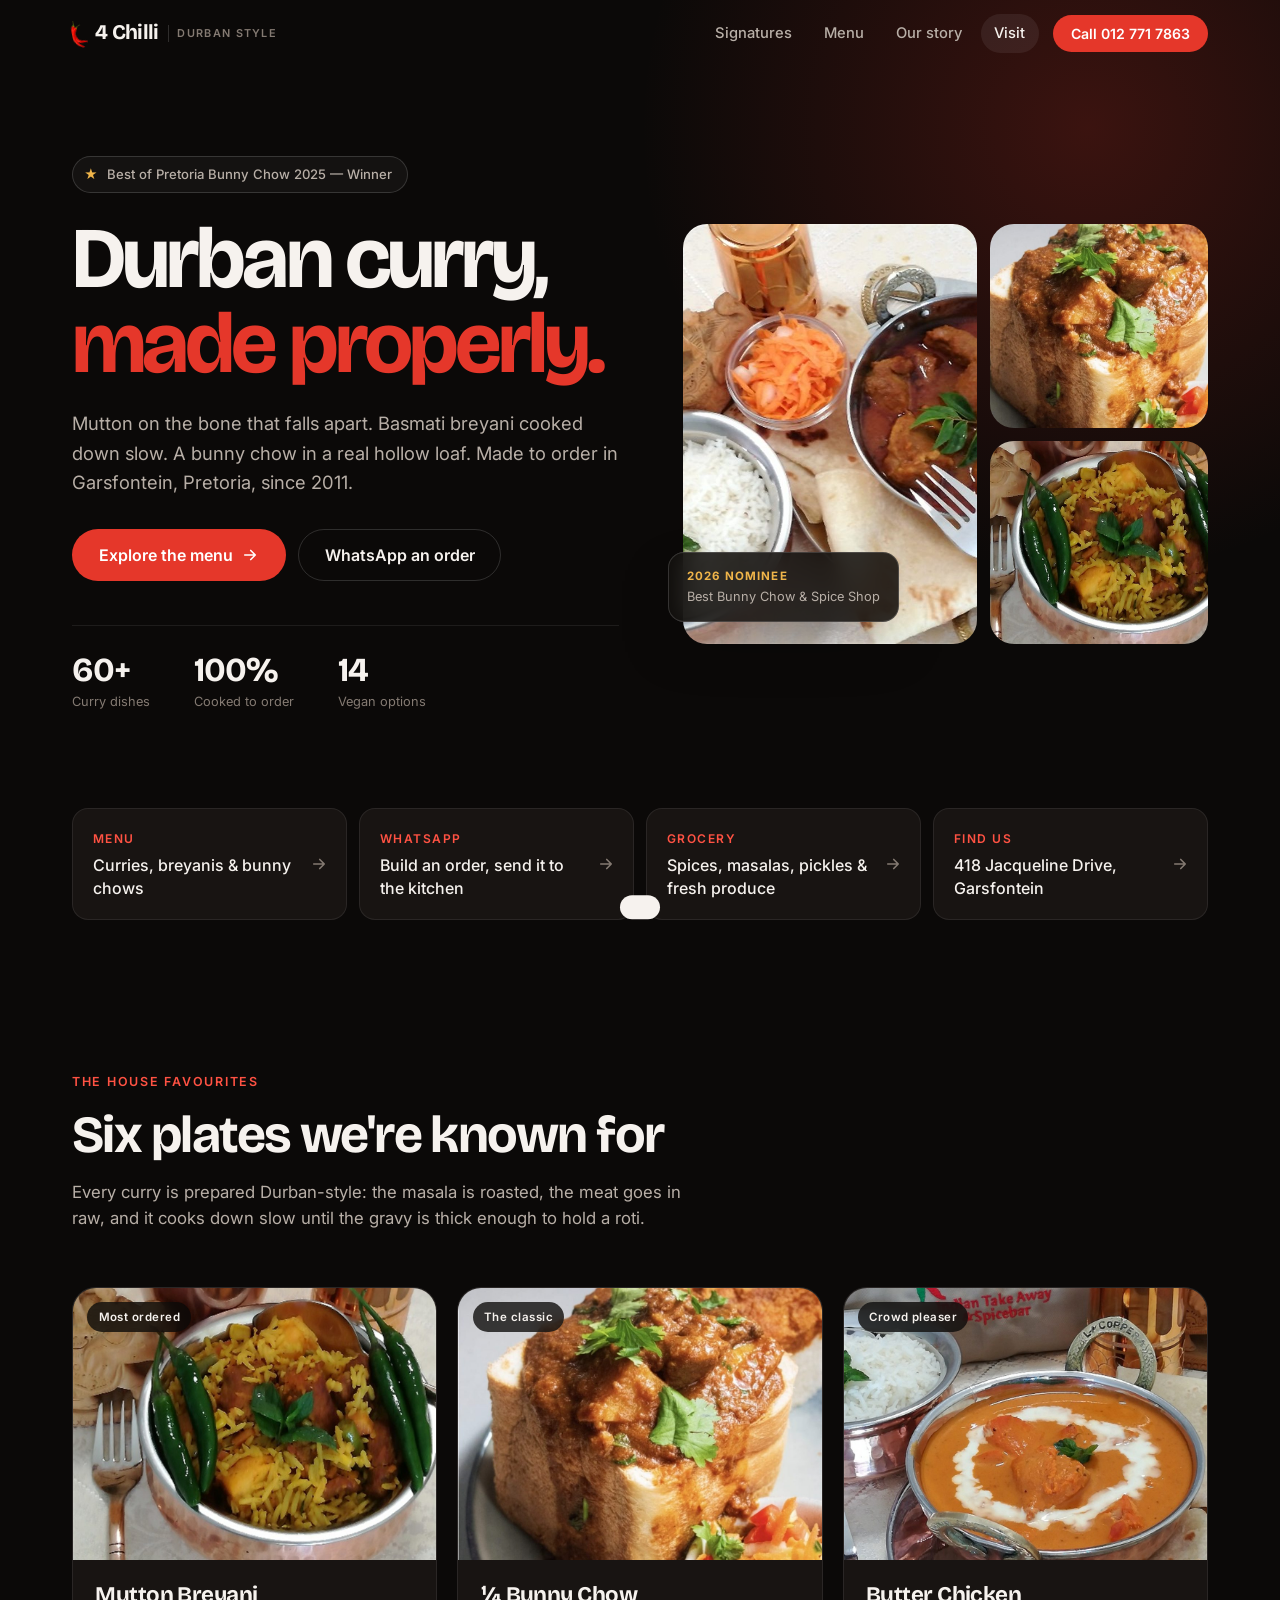
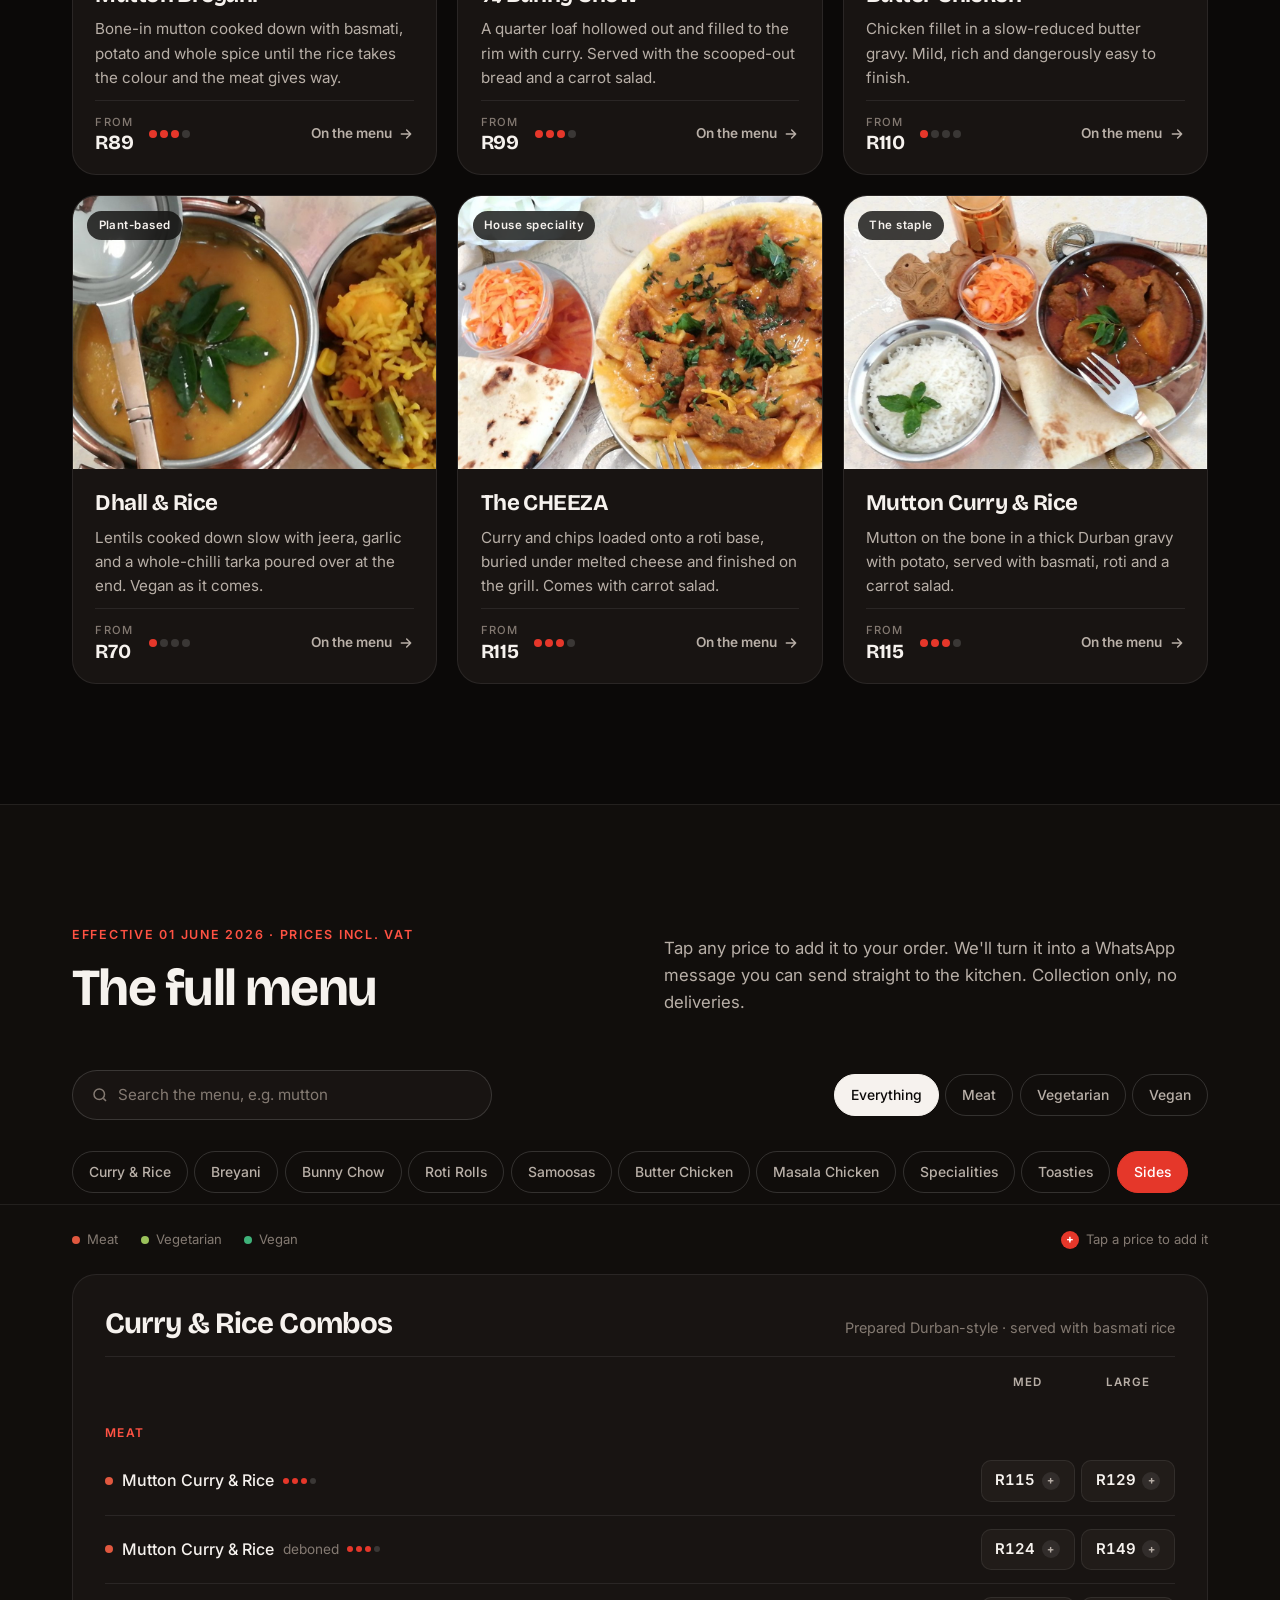
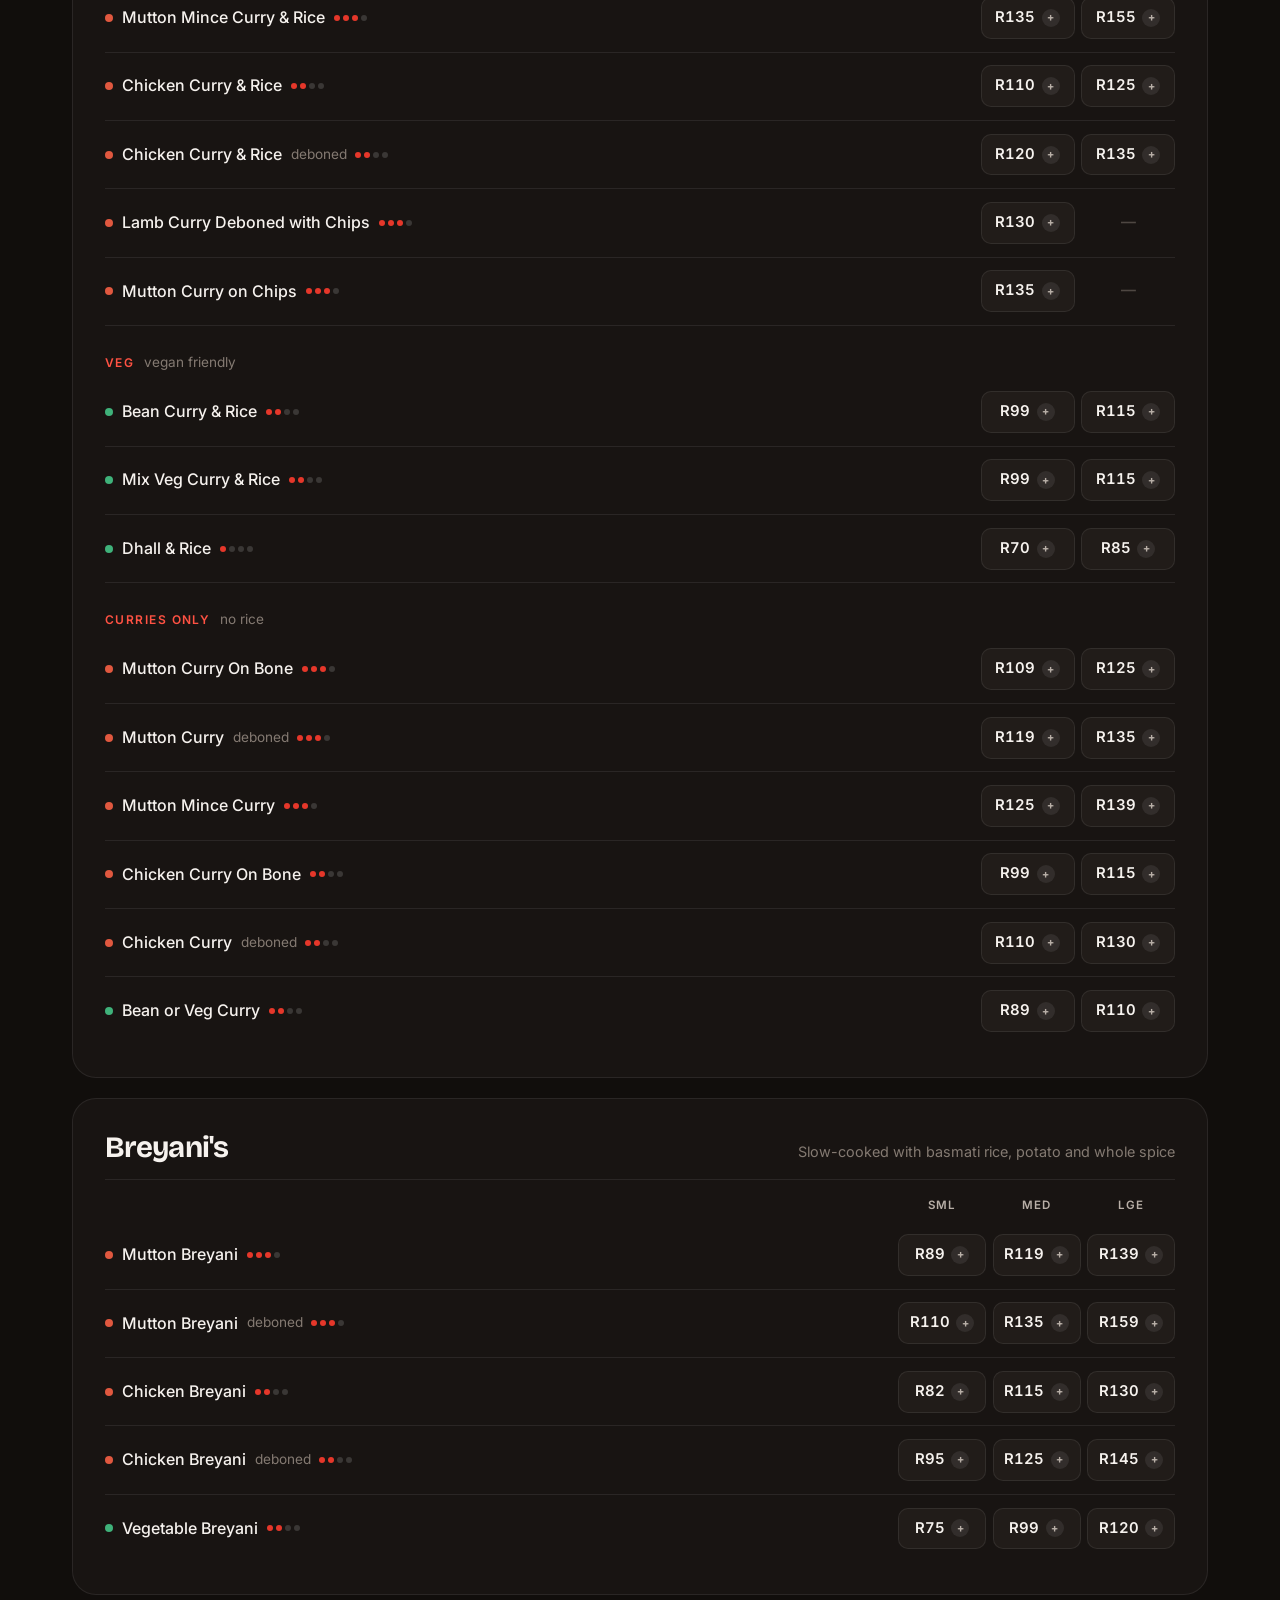
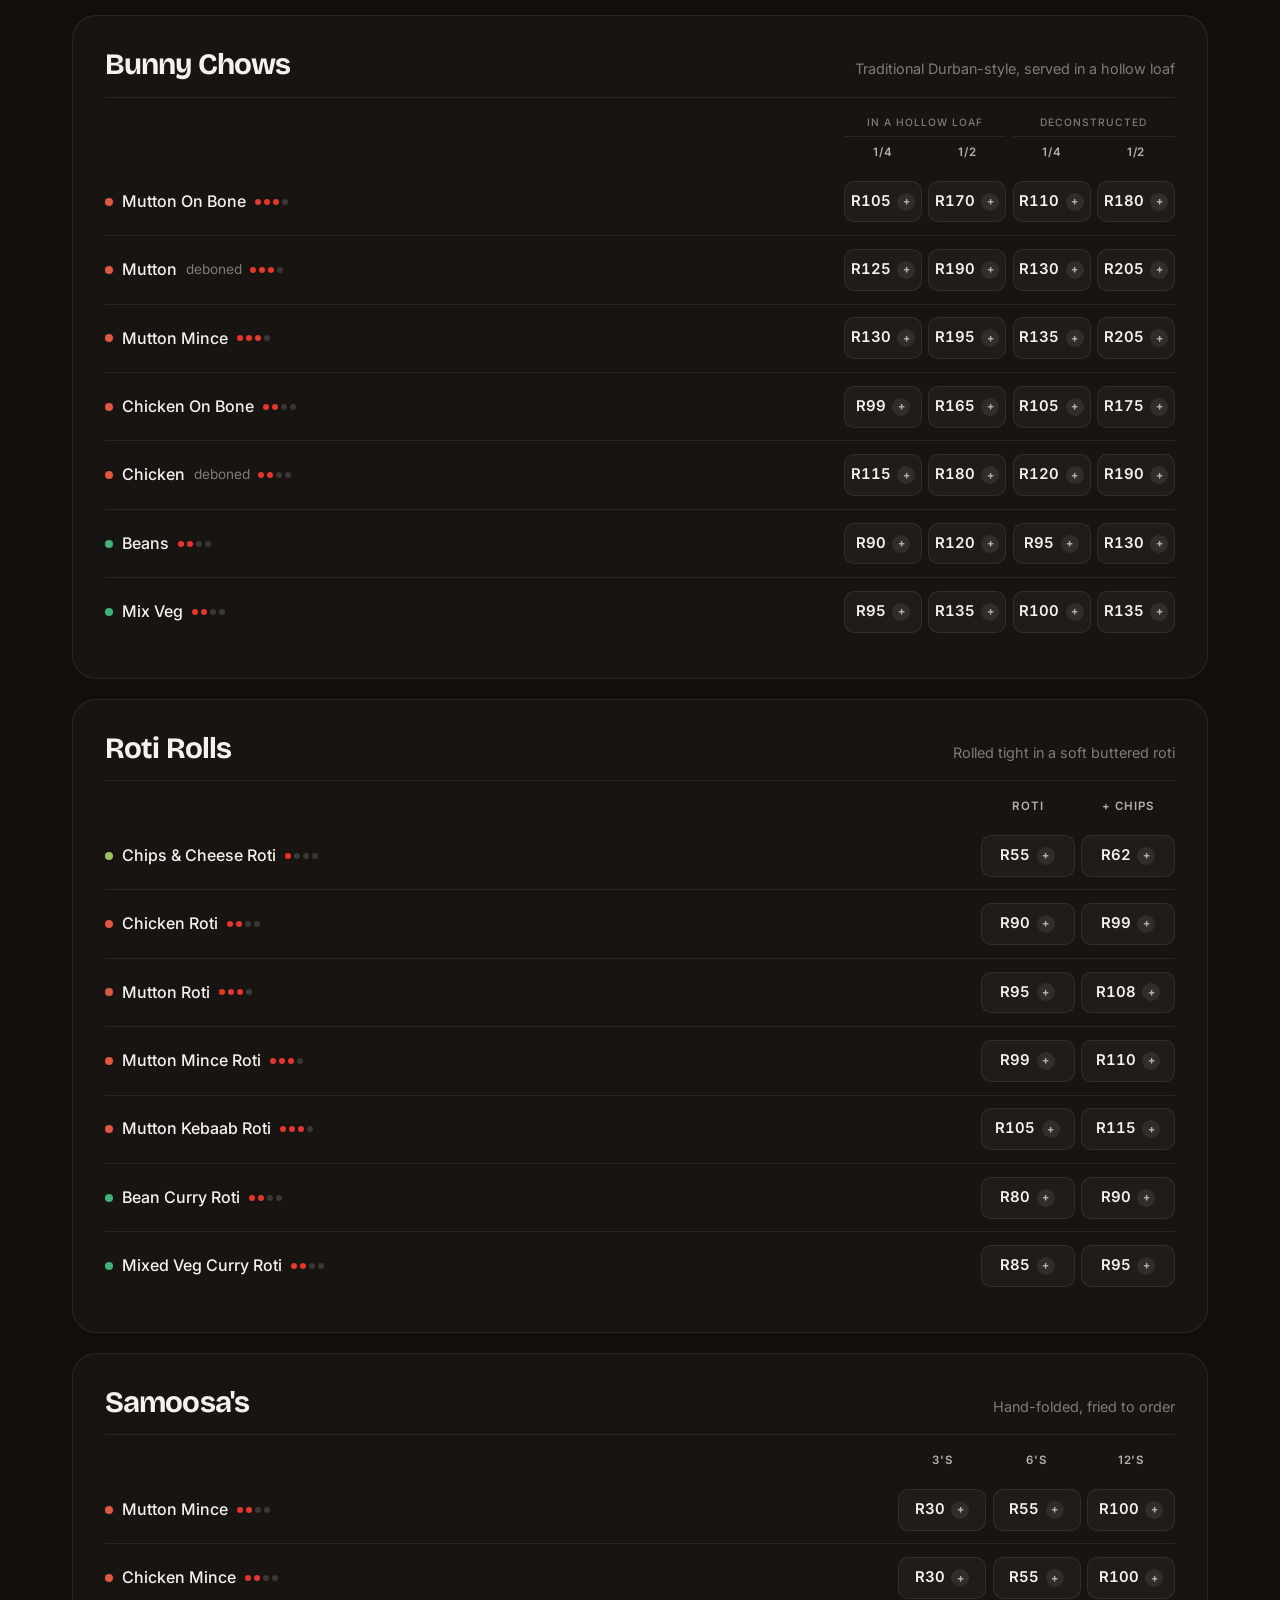
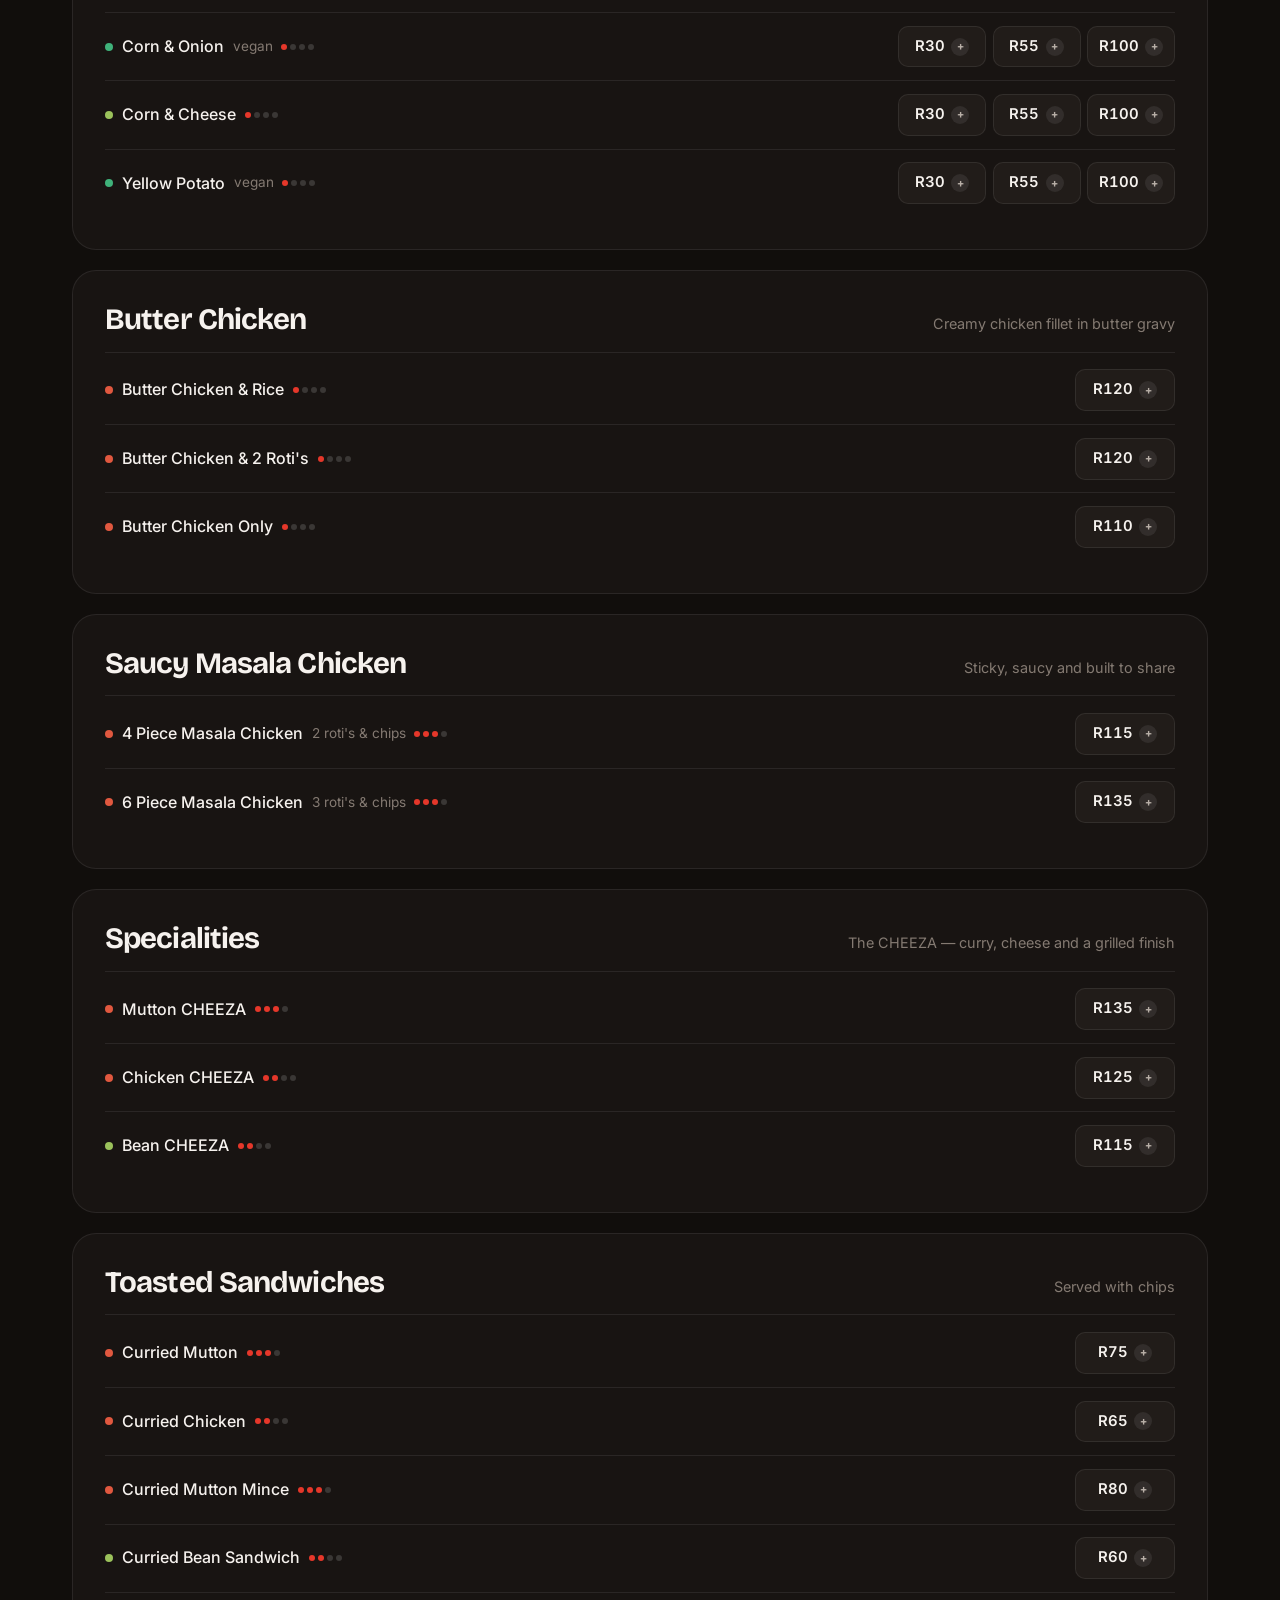
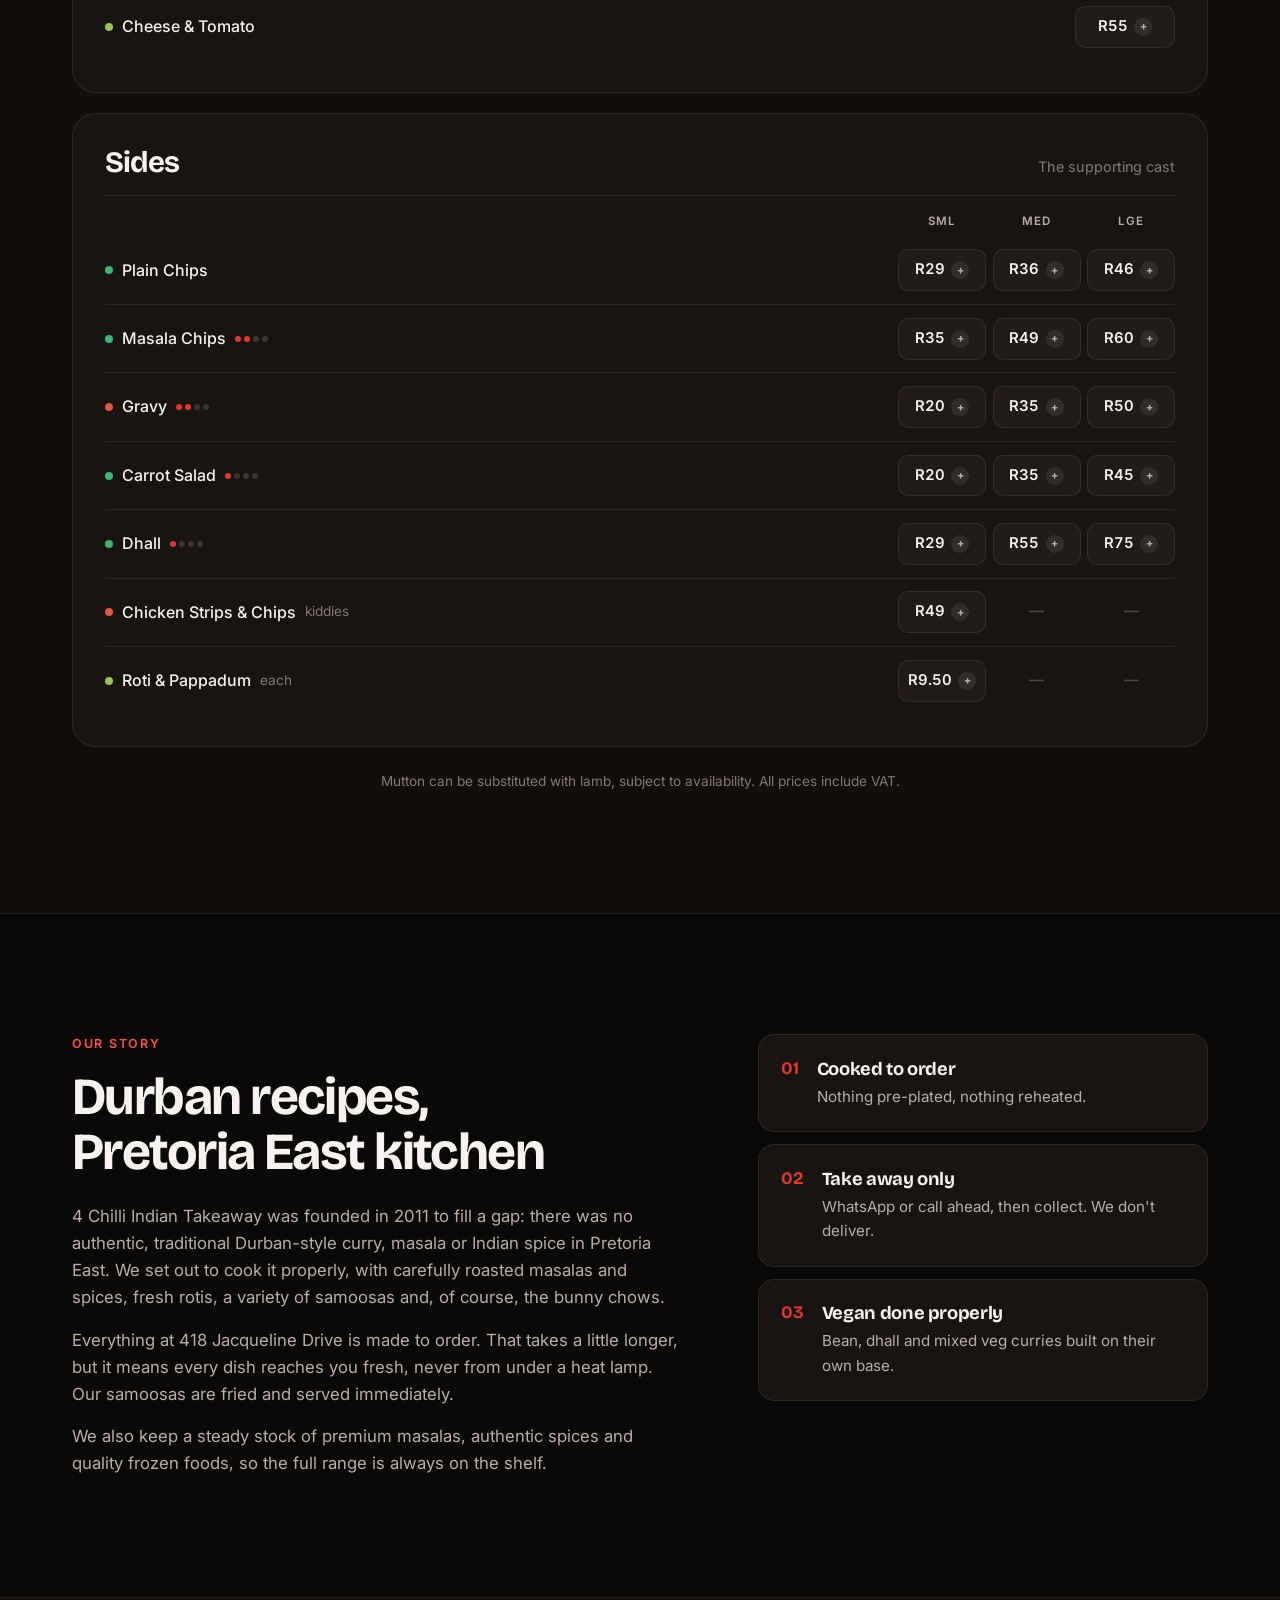
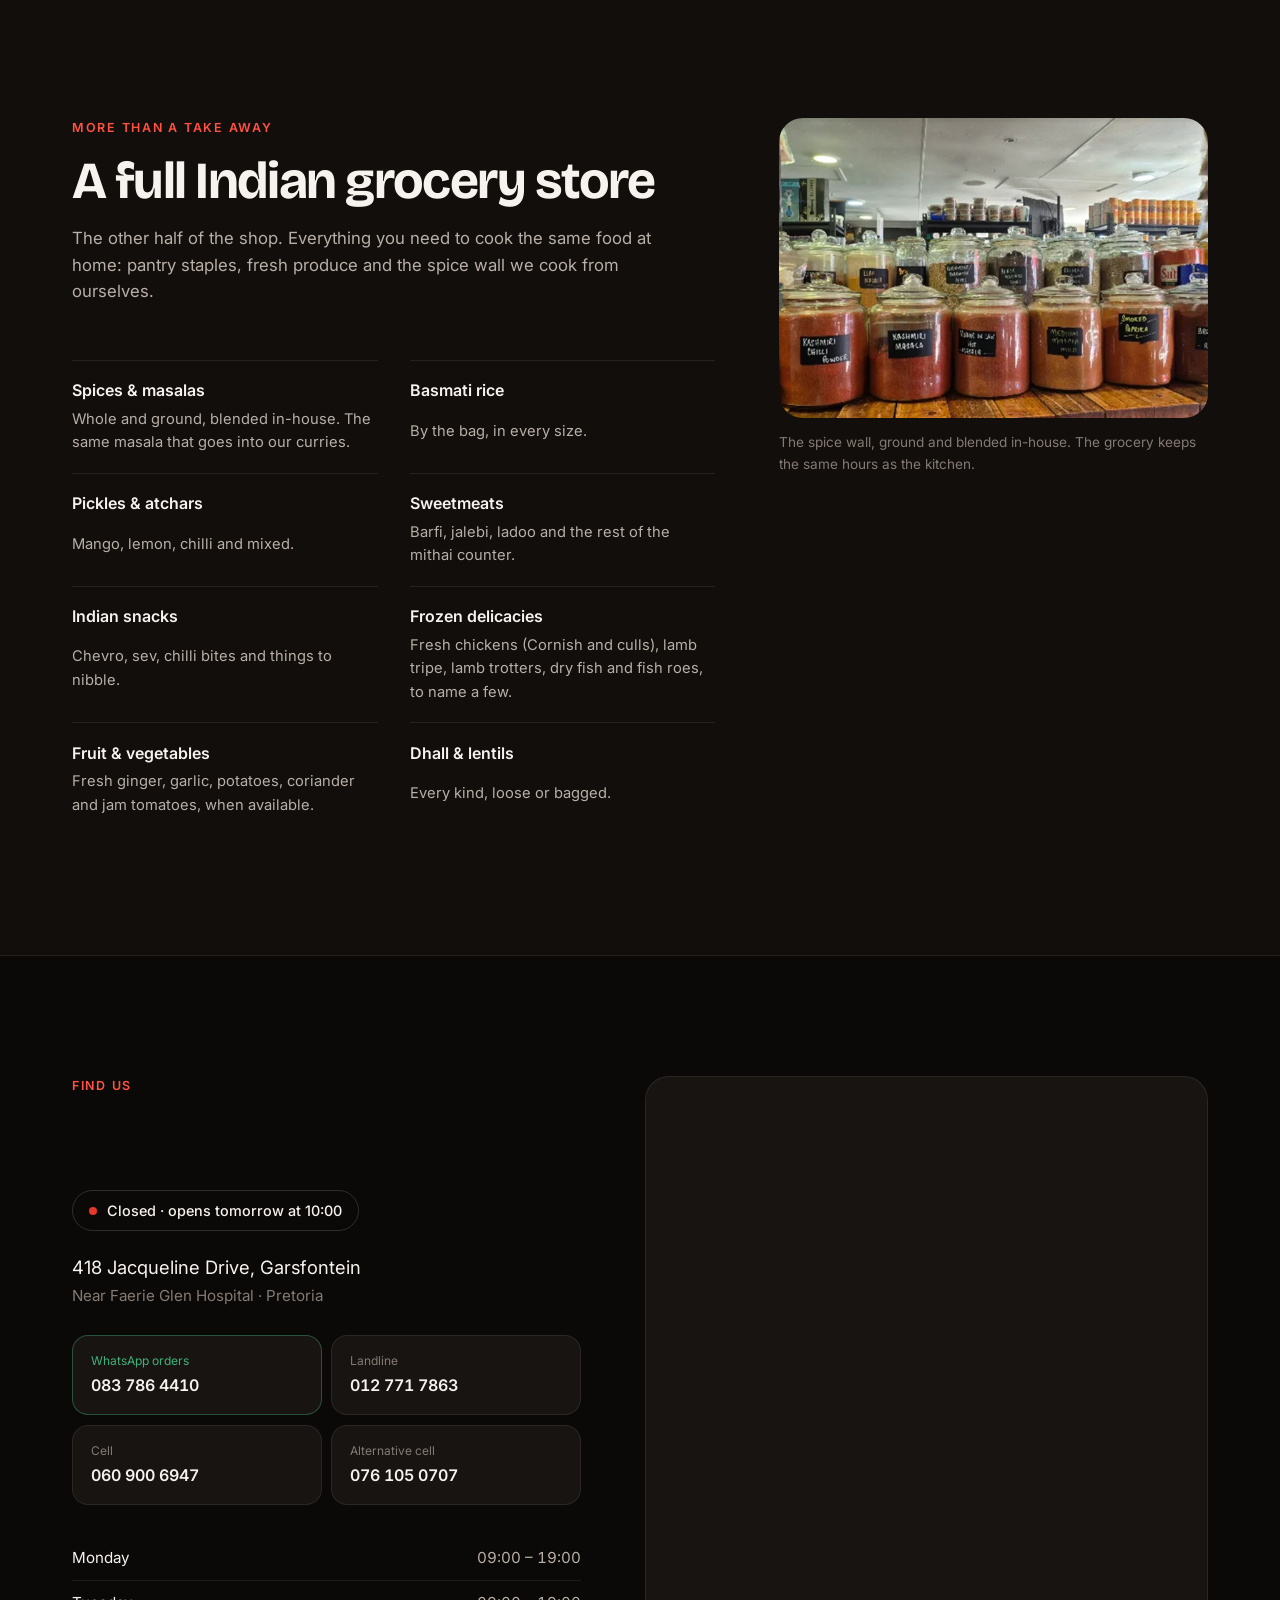
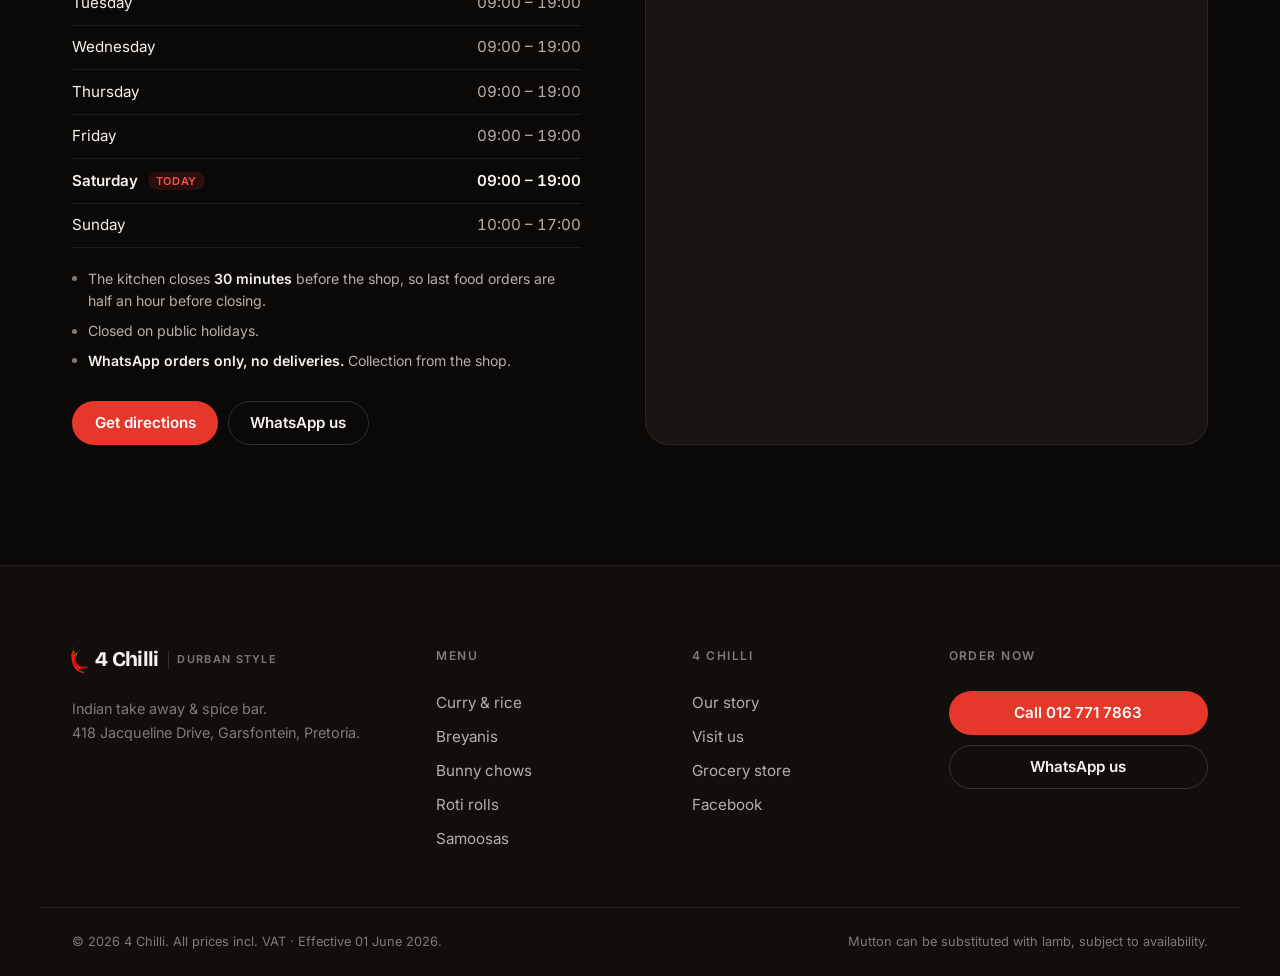
==== commit b22f881a: "Redesign: dark, modern look with the same features Replace the enamel-signage styling with a dark, m" ====
--- a/index.html
+++ b/index.html
@@ -5,17 +5,17 @@
 <meta name="viewport" content="width=device-width, initial-scale=1, viewport-fit=cover" />
 <title>4 Chilli · Durban-Style Curry, Breyani &amp; Bunny Chows · Garsfontein</title>
 <meta name="description" content="4 Chilli — Durban-style curries, breyanis and bunny chows plus a full Indian grocery store in Garsfontein, Pretoria. WhatsApp orders on 083 786 4410. Collection only." />
-<meta name="theme-color" content="#17100c" />
+<meta name="theme-color" content="#0b0908" />
 
 <meta property="og:type" content="restaurant" />
 <meta property="og:title" content="4 Chilli · Durban Curry Co." />
 <meta property="og:description" content="Slow-cooked mutton curry, breyani and proper bunny chows. Garsfontein, Pretoria." />
 
-<link rel="icon" href="data:image/svg+xml,%3Csvg xmlns='http://www.w3.org/2000/svg' viewBox='0 0 64 64'%3E%3Ccircle cx='32' cy='32' r='32' fill='%23c8202b'/%3E%3Cpath d='M34 14c12 2 20 12 18 24-2 12-13 20-25 19-6-.5-11-3-15-7-1.4-1.4-.4-3.8 1.6-3.6 11.4 1.2 20.4-2.4 25.4-10.4 4-6.4 3-15-5-22z' fill='%23f6ead4'/%3E%3C/svg%3E" />
+<link rel="icon" href="data:image/svg+xml,%3Csvg xmlns='http://www.w3.org/2000/svg' viewBox='0 0 64 64'%3E%3Ccircle cx='32' cy='32' r='32' fill='%23e5372a'/%3E%3Cpath d='M34 14c12 2 20 12 18 24-2 12-13 20-25 19-6-.5-11-3-15-7-1.4-1.4-.4-3.8 1.6-3.6 11.4 1.2 20.4-2.4 25.4-10.4 4-6.4 3-15-5-22z' fill='%23f6f2ee'/%3E%3C/svg%3E" />
 
 <link rel="preconnect" href="https://fonts.googleapis.com" />
 <link rel="preconnect" href="https://fonts.gstatic.com" crossorigin />
-<link href="https://fonts.googleapis.com/css2?family=Alfa+Slab+One&family=Archivo+Black&family=Kaushan+Script&family=Karla:ital,wght@0,400;0,500;0,600;0,700;1,400;1,700&family=DM+Mono:wght@400;500&display=swap" rel="stylesheet" />
+<link href="https://fonts.googleapis.com/css2?family=Bricolage+Grotesque:opsz,wght@12..96,500;12..96,600;12..96,700&family=Inter:wght@400;500;600;700&display=swap" rel="stylesheet" />
 
 <link rel="stylesheet" href="styles.css" />
 
@@ -39,60 +39,39 @@
 </head>
 <body>
 
-<!-- ══ SVG sprite ══ -->
+<!-- Icon sprite: the chilli is reused by the empty order tray and the sent notice -->
 <svg class="sprite" aria-hidden="true" focusable="false">
   <symbol id="i-chilli" viewBox="0 0 64 64">
     <path d="M25.5 20.5c-4.6 11-2.4 25.4 8.2 36.4 9.8-11.6 11.4-26 6.6-36.6-3.9-3.6-10.6-3.6-14.8.2Z"/>
     <path d="M33 19c-1-6 1.8-10.6 7.4-12.2 2.4-.7 4.6-.3 6.4 1" fill="none" stroke="currentColor" stroke-width="4.6" stroke-linecap="round" stroke-linejoin="round"/>
   </symbol>
-  <symbol id="i-swoosh" viewBox="0 0 220 14" preserveAspectRatio="none">
-    <path d="M3 9.5C55 3.5 118 2.5 217 6" fill="none" stroke="currentColor" stroke-width="5" stroke-linecap="round"/>
+  <symbol id="i-arrow" viewBox="0 0 24 24">
+    <path d="M5 12h14M13 6l6 6-6 6" fill="none" stroke="currentColor" stroke-width="2.2" stroke-linecap="round" stroke-linejoin="round"/>
   </symbol>
 </svg>
-
-<!-- ══ Preloader ══ -->
-<div class="preloader" id="preloader" aria-hidden="true">
-  <span class="mark mark--stack mark--xl">
-    <img class="mark__chilli" src="img/chillies.png" alt="" width="111" height="220" />
-    <span class="mark__type">
-      <span class="mark__num">4</span>
-      <span class="mark__word">Chilli</span>
-      <span class="mark__style">Durban Style</span>
-      <span class="mark__sub">Indian Take Away &amp; Spicebar</span>
-      <span class="mark__since">Since 2011</span>
-    </span>
-    <img class="mark__chilli mark__chilli--green" src="img/chillies-green.png" alt="" width="148" height="234" />
-  </span>
-</div>
 
 <a class="skip-link" href="#menu">Skip to menu</a>
 
 <!-- ══ Navigation ══ -->
 <header class="nav" id="nav">
   <div class="nav__progress" id="navProgress"></div>
-  <div class="nav__inner">
-
-    <a href="#top" class="mark" aria-label="4 Chilli — home">
-      <img class="mark__chilli" src="img/chillies.png" alt="" width="111" height="220" />
-      <span class="mark__type">
-        <span class="mark__word">4 Chilli</span>
-        <span class="mark__tag"><em>Durban Style</em> Indian Take Away</span>
-        <span class="mark__since">Since 2011</span>
-      </span>
+  <div class="nav__inner wrap">
+    <a href="#top" class="brand" aria-label="4 Chilli — home">
+      <img class="brand__chilli" src="img/chillies.png" alt="" width="111" height="220" />
+      <span class="brand__word">4 Chilli</span>
+      <span class="brand__tag">Durban Style</span>
     </a>
 
     <nav class="nav__links" id="navLinks" aria-label="Primary">
       <a href="#signatures" data-nav>Signatures</a>
       <a href="#menu" data-nav>Menu</a>
-      <a href="#story" data-nav>Our Story</a>
+      <a href="#story" data-nav>Our story</a>
       <a href="#visit" data-nav>Visit</a>
-      <a class="btn btn--tag nav__cta" href="tel:+27127717863">
-        <span class="btn__dot"></span> 012 771 7863
-      </a>
+      <a class="btn btn--primary btn--sm nav__cta" href="tel:+27127717863">Call 012 771 7863</a>
     </nav>
 
     <button class="nav__toggle" id="navToggle" aria-label="Open menu" aria-expanded="false" aria-controls="navLinks">
-      <span></span><span></span><span></span>
+      <span></span><span></span>
     </button>
   </div>
 </header>
@@ -101,140 +80,103 @@
 
 <!-- ══ Hero ══ -->
 <section class="hero">
-  <div class="hero__wash" data-parallax="0.14" aria-hidden="true"></div>
-  <svg class="hero__watermark" viewBox="0 0 64 64" aria-hidden="true" data-parallax="0.06"><use href="#i-chilli"/></svg>
-  <div class="hero__grain" aria-hidden="true"></div>
-
-  <div class="hero__inner">
-    <p class="eyebrow reveal">
-      <span class="eyebrow__pip"></span>
-      Garsfontein, Pretoria East · Since 2011
-    </p>
-
-    <p class="award reveal">
-      <span class="award__star" aria-hidden="true">★</span>
-      <span>
-        <b>Best of Pretoria Bunny Chow 2025 — Winner</b>
-        2026 nominee for Best Bunny Chow &amp; Spice Shop
+  <div class="wrap hero__grid">
+    <div class="hero__copy">
+      <p class="pill reveal">
+        <span class="pill__star" aria-hidden="true">★</span>
+        Best of Pretoria Bunny Chow 2025 — Winner
+      </p>
+
+      <h1 class="hero__title reveal">Durban curry,<br /><span class="accent">made properly.</span></h1>
+
+      <p class="hero__lead reveal">
+        Mutton on the bone that falls apart. Basmati breyani cooked down slow.
+        A bunny chow in a real hollow loaf. Made to order in Garsfontein, Pretoria, since 2011.
+      </p>
+
+      <div class="hero__actions reveal">
+        <a class="btn btn--primary btn--lg" href="#menu">
+          Explore the menu
+          <svg width="18" height="18" aria-hidden="true"><use href="#i-arrow"/></svg>
+        </a>
+        <a class="btn btn--ghost btn--lg" href="https://wa.me/27837864410" target="_blank" rel="noopener">WhatsApp an order</a>
+      </div>
+
+      <dl class="stats reveal">
+        <div><dt>Curry dishes</dt><dd><span class="count" data-count="60">0</span>+</dd></div>
+        <div><dt>Cooked to order</dt><dd>100%</dd></div>
+        <div><dt>Vegan options</dt><dd><span class="count" data-count="14">0</span></dd></div>
+      </dl>
+    </div>
+
+    <div class="hero__media reveal" aria-hidden="true">
+      <img class="hero__img hero__img--main" src="img/curry-rice.jpg" alt="" width="1000" height="750" fetchpriority="high" />
+      <img class="hero__img" src="img/bunny-chow.jpg" alt="" width="1000" height="750" />
+      <img class="hero__img" src="img/breyani.jpg" alt="" width="1000" height="750" />
+      <span class="hero__badge">
+        <b>2026 nominee</b>
+        Best Bunny Chow &amp; Spice Shop
       </span>
-    </p>
-
-    <h1 class="hero__title">
-      <span class="line"><span class="word slab">Slow</span> <span class="word slab">cooked.</span></span>
-      <span class="line line--script"><span class="word script">Properly spiced.</span></span>
-      <span class="line"><span class="word slab outline">Always</span> <span class="word slab outline">fresh.</span></span>
-    </h1>
-
-    <p class="hero__lead reveal">
-      Mutton on the bone that falls apart. Basmati breyani cooked down slow.
-      A bunny chow in a real hollow loaf. This is Durban curry, made in Pretoria,
-      the way it's meant to taste.
-    </p>
-
-    <div class="hero__actions reveal">
-      <a class="btn btn--flame btn--lg" href="#menu">
-        Explore the menu
-        <svg viewBox="0 0 24 24" width="18" height="18" fill="none" stroke="currentColor" stroke-width="2.4"><path d="M5 12h14M13 6l6 6-6 6"/></svg>
-      </a>
-      <a class="btn btn--ghost btn--lg" href="https://wa.me/27837864410" target="_blank" rel="noopener">
-        WhatsApp&nbsp;an order
-      </a>
-    </div>
-
-    <dl class="hero__stats reveal">
-      <div><dt>Curry dishes</dt><dd><span class="count" data-count="60">0</span>+</dd></div>
-      <div><dt>Cooked to order</dt><dd>100<span class="unit">%</span></dd></div>
-      <div><dt>Vegan options</dt><dd><span class="count" data-count="14">0</span></dd></div>
-    </dl>
-  </div>
-
-  <div class="hero__heat" aria-hidden="true">
-    <span class="hero__heat-label">Heat scale</span>
-    <div class="heatbars">
-      <i style="--d:0s"></i><i style="--d:.12s"></i><i style="--d:.24s"></i><i style="--d:.36s"></i>
-    </div>
-  </div>
-
-  <a href="#signatures" class="hero__scroll" aria-label="Scroll down">
-    <span class="hero__scroll-line"></span>
-  </a>
-</section>
-
-<!-- ══ Marquee ══ -->
-<div class="ticker" aria-hidden="true">
-  <div class="ticker__track">
-    <span class="ticker__award">★ Best of Pretoria Bunny Chow 2025 — Winner</span><i class="tk"><svg viewBox="0 0 64 64"><use href="#i-chilli"/></svg></i>
-    <span>Mutton Breyani</span><i class="tk"><svg viewBox="0 0 64 64"><use href="#i-chilli"/></svg></i>
-    <span>Bunny Chow</span><i class="tk"><svg viewBox="0 0 64 64"><use href="#i-chilli"/></svg></i>
-    <span class="ticker__award">★ 2026 Nominee — Best Bunny Chow &amp; Spice Shop</span><i class="tk"><svg viewBox="0 0 64 64"><use href="#i-chilli"/></svg></i>
-    <span>Butter Chicken</span><i class="tk"><svg viewBox="0 0 64 64"><use href="#i-chilli"/></svg></i>
-    <span>Masala Chips</span><i class="tk"><svg viewBox="0 0 64 64"><use href="#i-chilli"/></svg></i>
-    <span>Mutton CHEEZA</span><i class="tk"><svg viewBox="0 0 64 64"><use href="#i-chilli"/></svg></i>
-    <span>Roti Rolls</span><i class="tk"><svg viewBox="0 0 64 64"><use href="#i-chilli"/></svg></i>
-    <span>Hot Samoosas</span><i class="tk"><svg viewBox="0 0 64 64"><use href="#i-chilli"/></svg></i>
-    <span>Dhall &amp; Rice</span><i class="tk"><svg viewBox="0 0 64 64"><use href="#i-chilli"/></svg></i>
-  </div>
-</div>
+    </div>
+  </div>
+</section>
 
 <!-- ══ Quick actions ══ -->
-<section class="quickrow" aria-label="Quick actions">
-  <div class="wrap quickrow__grid">
+<section class="quick" aria-label="Quick actions">
+  <div class="wrap quick__grid">
     <a class="qa reveal" href="#menu">
       <span class="qa__k">Menu</span>
       <span class="qa__t">Curries, breyanis &amp; bunny chows</span>
-      <span class="qa__go" aria-hidden="true">→</span>
+      <svg class="qa__go" width="18" height="18" aria-hidden="true"><use href="#i-arrow"/></svg>
     </a>
     <a class="qa reveal" href="https://wa.me/27837864410" target="_blank" rel="noopener">
       <span class="qa__k">WhatsApp</span>
       <span class="qa__t">Build an order, send it to the kitchen</span>
-      <span class="qa__go" aria-hidden="true">→</span>
+      <svg class="qa__go" width="18" height="18" aria-hidden="true"><use href="#i-arrow"/></svg>
     </a>
     <a class="qa reveal" href="#grocery">
       <span class="qa__k">Grocery</span>
       <span class="qa__t">Spices, masalas, pickles &amp; fresh produce</span>
-      <span class="qa__go" aria-hidden="true">→</span>
+      <svg class="qa__go" width="18" height="18" aria-hidden="true"><use href="#i-arrow"/></svg>
     </a>
     <a class="qa reveal" href="#visit">
       <span class="qa__k">Find us</span>
-      <span class="qa__t">Jacqueline Drive, Garsfontein</span>
-      <span class="qa__go" aria-hidden="true">→</span>
+      <span class="qa__t">418 Jacqueline Drive, Garsfontein</span>
+      <svg class="qa__go" width="18" height="18" aria-hidden="true"><use href="#i-arrow"/></svg>
     </a>
   </div>
 </section>
 
 <!-- ══ Signatures ══ -->
-<section class="section signatures" id="signatures">
+<section class="section" id="signatures">
   <div class="wrap">
     <header class="sec-head">
-      <p class="eyebrow reveal"><span class="eyebrow__pip"></span> The house favourites</p>
-      <h2 class="sec-title reveal">
-        Six plates we're
-        <span class="u">known for<svg class="swoosh" viewBox="0 0 220 14" preserveAspectRatio="none"><use href="#i-swoosh"/></svg></span>
-      </h2>
-      <p class="sec-sub reveal">Every curry is prepared Durban-style — the masala is roasted, the meat goes in raw, and it cooks down slow until the gravy is thick enough to hold a roti.</p>
+      <p class="eyebrow reveal">The house favourites</p>
+      <h2 class="sec-title reveal">Six plates we're known for</h2>
+      <p class="sec-sub reveal">Every curry is prepared Durban-style: the masala is roasted, the meat goes in raw, and it cooks down slow until the gravy is thick enough to hold a roti.</p>
     </header>
 
     <div class="cards" id="signatureCards"><!-- rendered by app.js --></div>
   </div>
 </section>
 
-<!-- ══ Menu (cream paper) ══ -->
-<section class="section menu paper" id="menu">
+<!-- ══ Menu ══ -->
+<section class="section section--alt menu" id="menu">
   <div class="wrap">
-    <header class="menu__masthead">
-      <span class="rule"></span>
-      <p class="menu__stamp reveal">Effective 01 June 2026 · Prices incl. VAT</p>
-      <h2 class="sec-title menu__title reveal">The <span class="script">full</span> menu</h2>
-      <p class="sec-sub reveal">Tap any price to build your order — we'll turn it into a WhatsApp message you can send straight to the kitchen. Collection only, no deliveries.</p>
-      <span class="rule"></span>
+    <header class="sec-head sec-head--split">
+      <div>
+        <p class="eyebrow reveal">Effective 01 June 2026 · Prices incl. VAT</p>
+        <h2 class="sec-title reveal">The full menu</h2>
+      </div>
+      <p class="sec-sub reveal">Tap any price to add it to your order. We'll turn it into a WhatsApp message you can send straight to the kitchen. Collection only, no deliveries.</p>
     </header>
 
     <div class="menu-controls reveal" id="menuControls">
-      <div class="search">
-        <svg viewBox="0 0 24 24" width="18" height="18" fill="none" stroke="currentColor" stroke-width="2"><circle cx="11" cy="11" r="7"/><path d="m20 20-3.5-3.5"/></svg>
-        <input type="search" id="menuSearch" placeholder="Search the menu… try “mutton”" aria-label="Search menu" autocomplete="off" />
+      <label class="search">
+        <svg viewBox="0 0 24 24" width="18" height="18" fill="none" stroke="currentColor" stroke-width="2" aria-hidden="true"><circle cx="11" cy="11" r="7"/><path d="m20 20-3.5-3.5"/></svg>
+        <input type="search" id="menuSearch" placeholder="Search the menu, e.g. mutton" aria-label="Search menu" autocomplete="off" />
         <button type="button" class="search__clear" id="searchClear" aria-label="Clear search" hidden>×</button>
-      </div>
+      </label>
       <div class="filters" role="group" aria-label="Dietary filters">
         <button class="chip is-active" data-diet="all">Everything</button>
         <button class="chip" data-diet="meat">Meat</button>
@@ -247,83 +189,86 @@
       <div class="rail" id="menuRail" role="tablist" aria-label="Menu sections"></div>
     </div>
 
-    <p class="menu-hint reveal">
-      <span class="menu-hint__plus" aria-hidden="true">+</span>
-      Tap a price to add that size to your order
-    </p>
+    <div class="legend reveal">
+      <span><i class="dot dot--meat"></i> Meat</span>
+      <span><i class="dot dot--veg"></i> Vegetarian</span>
+      <span><i class="dot dot--vegan"></i> Vegan</span>
+      <span class="legend__add"><i aria-hidden="true">+</i> Tap a price to add it</span>
+    </div>
 
     <div class="menu-body" id="menuBody"><!-- rendered by app.js --></div>
 
-    <p class="menu-foot reveal">
-      Mutton can be substituted with lamb, subject to availability. All prices include VAT.
-    </p>
+    <p class="menu-foot">Mutton can be substituted with lamb, subject to availability. All prices include VAT.</p>
   </div>
 </section>
 
 <!-- ══ Story ══ -->
-<section class="section story" id="story">
+<section class="section" id="story">
   <div class="wrap story__grid">
     <div class="story__copy">
-      <p class="eyebrow reveal"><span class="eyebrow__pip"></span> Our story</p>
-      <h2 class="sec-title reveal">Durban recipes,<br /><span class="script">Pretoria East kitchen</span></h2>
-      <p class="reveal">4 Chilli Indian Takeaway was founded in 2011 to address a distinct culinary gap: the absence of authentic, traditional Durban-style curry, masalas and Indian spice in Pretoria East. Rejecting mass-produced, commercial alternatives, our mission was to deliver a genuine Durban-style experience — cooking with meticulously roasted masalas and spices, fresh rotis, a variety of samoosas and, definitely, the bunny chows.</p>
-      <p class="reveal">Located at 418 Jacqueline Drive, Garsfontein, our establishment operates strictly on a made-to-order philosophy. While this artisanal approach requires a brief preparation period, it ensures that every dish is served with optimal flavour, freshness and quality, entirely free from the degradation of heat lamps. Our samoosas are freshly fried and served immediately.</p>
-      <p class="reveal">Additionally, we maintain a consistent inventory of premium masalas, authentic spices and high-quality frozen foods, ensuring our complete product range is always available to our customers.</p>
-      <ul class="story__points">
-        <li class="reveal"><b>Cooked to order</b><span>Nothing pre-plated, nothing reheated.</span></li>
-        <li class="reveal"><b>Take away only</b><span>WhatsApp or call ahead, then collect. We don't deliver.</span></li>
-        <li class="reveal"><b>Vegan done properly</b><span>Bean, dhall and mix veg curries built on their own base.</span></li>
+      <p class="eyebrow reveal">Our story</p>
+      <h2 class="sec-title reveal">Durban recipes, Pretoria East kitchen</h2>
+      <p class="reveal">4 Chilli Indian Takeaway was founded in 2011 to fill a gap: there was no authentic, traditional Durban-style curry, masala or Indian spice in Pretoria East. We set out to cook it properly, with carefully roasted masalas and spices, fresh rotis, a variety of samoosas and, of course, the bunny chows.</p>
+      <p class="reveal">Everything at 418 Jacqueline Drive is made to order. That takes a little longer, but it means every dish reaches you fresh, never from under a heat lamp. Our samoosas are fried and served immediately.</p>
+      <p class="reveal">We also keep a steady stock of premium masalas, authentic spices and quality frozen foods, so the full range is always on the shelf.</p>
+    </div>
+
+    <ul class="points">
+      <li class="point reveal">
+        <span class="point__n">01</span>
+        <b>Cooked to order</b>
+        <span>Nothing pre-plated, nothing reheated.</span>
+      </li>
+      <li class="point reveal">
+        <span class="point__n">02</span>
+        <b>Take away only</b>
+        <span>WhatsApp or call ahead, then collect. We don't deliver.</span>
+      </li>
+      <li class="point reveal">
+        <span class="point__n">03</span>
+        <b>Vegan done properly</b>
+        <span>Bean, dhall and mixed veg curries built on their own base.</span>
+      </li>
+    </ul>
+  </div>
+</section>
+
+<!-- ══ Grocery store ══ -->
+<section class="section section--alt" id="grocery">
+  <div class="wrap grocery__grid">
+    <div>
+      <header class="sec-head">
+        <p class="eyebrow reveal">More than a take away</p>
+        <h2 class="sec-title reveal">A full Indian grocery store</h2>
+        <p class="sec-sub reveal">The other half of the shop. Everything you need to cook the same food at home: pantry staples, fresh produce and the spice wall we cook from ourselves.</p>
+      </header>
+
+      <ul class="shelf">
+        <li class="shelf__item"><b>Spices &amp; masalas</b><span>Whole and ground, blended in-house. The same masala that goes into our curries.</span></li>
+        <li class="shelf__item"><b>Basmati rice</b><span>By the bag, in every size.</span></li>
+        <li class="shelf__item"><b>Pickles &amp; atchars</b><span>Mango, lemon, chilli and mixed.</span></li>
+        <li class="shelf__item"><b>Sweetmeats</b><span>Barfi, jalebi, ladoo and the rest of the mithai counter.</span></li>
+        <li class="shelf__item"><b>Indian snacks</b><span>Chevro, sev, chilli bites and things to nibble.</span></li>
+        <li class="shelf__item"><b>Frozen delicacies</b><span>Fresh chickens (Cornish and culls), lamb tripe, lamb trotters, dry fish and fish roes, to name a few.</span></li>
+        <li class="shelf__item"><b>Fruit &amp; vegetables</b><span>Fresh ginger, garlic, potatoes, coriander and jam tomatoes, when available.</span></li>
+        <li class="shelf__item"><b>Dhall &amp; lentils</b><span>Every kind, loose or bagged.</span></li>
       </ul>
     </div>
-
-    <div class="story__spice">
-      <div class="jar" data-parallax="0.02"><span>Masala</span></div>
-      <div class="jar" data-parallax="0.04"><span>Jeera</span></div>
-      <div class="jar" data-parallax="0.05"><span>Elachi</span></div>
-      <div class="jar" data-parallax="0.03"><span>Curry leaf</span></div>
-    </div>
-  </div>
-</section>
-
-<!-- ══ Grocery store ══ -->
-<section class="section grocery paper" id="grocery">
-  <div class="wrap">
-    <header class="sec-head sec-head--center">
-      <p class="eyebrow reveal"><span class="eyebrow__pip"></span> More than a take away</p>
-      <h2 class="sec-title reveal">A full Indian <span class="script">grocery store</span></h2>
-      <p class="sec-sub reveal">
-        The other half of the shop. Everything you need to cook the same food at home —
-        pantry staples, fresh produce and the spice wall we cook off ourselves.
-      </p>
-    </header>
-
-    <ul class="shelf">
-      <li class="shelf__item reveal"><b>Spices &amp; masalas</b><span>Whole and ground, blended in-house. The same masala that goes into our curries.</span></li>
-      <li class="shelf__item reveal"><b>Basmati rice</b><span>By the bag, in every size.</span></li>
-      <li class="shelf__item reveal"><b>Pickles &amp; atchars</b><span>Mango, lemon, chilli and mixed.</span></li>
-      <li class="shelf__item reveal"><b>Sweetmeats</b><span>Barfi, jalebi, ladoo and the rest of the mithai counter.</span></li>
-      <li class="shelf__item reveal"><b>Indian snacks</b><span>Chevro, sev, chilli bites and things to nibble.</span></li>
-      <li class="shelf__item reveal"><b>Frozen delicacies</b><span>Fresh chickens (Cornish and culls), lamb tripe, lamb trotters, dry fish and fish roes, to name a few.</span></li>
-      <li class="shelf__item reveal"><b>Fruit &amp; vegetables</b><span>Stockists of fresh ginger, garlic, up-to-date potatoes, coriander and jam tomatoes, when available.</span></li>
-      <li class="shelf__item reveal"><b>Dhall &amp; lentils</b><span>Every kind, loose or bagged.</span></li>
-    </ul>
 
     <figure class="grocery__shot reveal">
       <img src="img/spice-wall.jpg" alt="Rows of large glass jars on the 4 Chilli counter, chalk-labelled Kashmiri Chilli Powder, Kashmiri Masala, Mother in Law Hot Masala, Medium Masala and Smoked Paprika"
            loading="lazy" decoding="async" width="1200" height="838" />
-      <figcaption>The spice wall — ground and blended in-house</figcaption>
+      <figcaption>The spice wall, ground and blended in-house. The grocery keeps the same hours as the kitchen.</figcaption>
     </figure>
-
-    <p class="grocery__foot reveal">Pop in and browse — the grocery side keeps the same hours as the kitchen.</p>
   </div>
 </section>
 
 <!-- ══ Visit ══ -->
-<section class="section visit" id="visit">
+<section class="section" id="visit">
   <div class="wrap visit__grid">
     <div class="visit__info">
-      <p class="eyebrow reveal"><span class="eyebrow__pip"></span> Find us</p>
-      <h2 class="sec-title reveal">Come <span class="script">collect</span></h2>
+      <p class="eyebrow reveal">Find us</p>
+      <h2 class="sec-title reveal">Come collect</h2>
 
       <div class="status reveal" id="openStatus">
         <span class="status__dot"></span>
@@ -335,20 +280,20 @@
         <span class="muted">Near Faerie Glen Hospital · Pretoria</span>
       </address>
 
-      <div class="visit__contacts">
-        <a class="contact contact--wa reveal" href="https://wa.me/27837864410" target="_blank" rel="noopener">
+      <div class="contacts">
+        <a class="contact contact--wa" href="https://wa.me/27837864410" target="_blank" rel="noopener">
           <span class="contact__k">WhatsApp orders</span>
           <span class="contact__v">083 786 4410</span>
         </a>
-        <a class="contact reveal" href="tel:+27127717863">
+        <a class="contact" href="tel:+27127717863">
           <span class="contact__k">Landline</span>
           <span class="contact__v">012 771 7863</span>
         </a>
-        <a class="contact reveal" href="tel:+27609006947">
+        <a class="contact" href="tel:+27609006947">
           <span class="contact__k">Cell</span>
           <span class="contact__v">060 900 6947</span>
         </a>
-        <a class="contact reveal" href="tel:+27761050707">
+        <a class="contact" href="tel:+27761050707">
           <span class="contact__k">Alternative cell</span>
           <span class="contact__v">076 105 0707</span>
         </a>
@@ -358,14 +303,14 @@
         <caption class="sr-only">Trading hours</caption>
         <tbody></tbody>
       </table>
-      <ul class="hours__notes reveal">
-        <li>Kitchen closes <b>30 minutes</b> before the shop — last food orders half an hour before closing time.</li>
+      <ul class="notes reveal">
+        <li>The kitchen closes <b>30 minutes</b> before the shop, so last food orders are half an hour before closing.</li>
         <li>Closed on public holidays.</li>
-        <li><b>WhatsApp orders only. No deliveries</b> — collection from the shop.</li>
+        <li><b>WhatsApp orders only, no deliveries.</b> Collection from the shop.</li>
       </ul>
 
       <div class="visit__actions reveal">
-        <a class="btn btn--flame" href="https://www.google.com/maps/search/?api=1&query=418+Jacqueline+Drive+Garsfontein+Pretoria" target="_blank" rel="noopener">Get directions</a>
+        <a class="btn btn--primary" href="https://www.google.com/maps/search/?api=1&query=418+Jacqueline+Drive+Garsfontein+Pretoria" target="_blank" rel="noopener">Get directions</a>
         <a class="btn btn--ghost" href="https://wa.me/27837864410" target="_blank" rel="noopener">WhatsApp us</a>
       </div>
     </div>
@@ -385,25 +330,19 @@
 <footer class="footer">
   <div class="wrap footer__grid">
     <div class="footer__brand">
-      <a href="#top" class="mark mark--stack">
-        <img class="mark__chilli" src="img/chillies.png" alt="" width="111" height="220" />
-        <span class="mark__type">
-          <span class="mark__num">4</span>
-          <span class="mark__word">Chilli</span>
-          <span class="mark__style">Durban Style</span>
-          <span class="mark__sub">Indian Take Away &amp; Spicebar</span>
-          <span class="mark__since">Since 2011</span>
-        </span>
-        <img class="mark__chilli mark__chilli--green" src="img/chillies-green.png" alt="" width="148" height="234" />
+      <a href="#top" class="brand" aria-label="4 Chilli — back to top">
+        <img class="brand__chilli" src="img/chillies.png" alt="" width="111" height="220" />
+        <span class="brand__word">4 Chilli</span>
+        <span class="brand__tag">Durban Style</span>
       </a>
-      <p>418 Jacqueline Drive, Garsfontein, Pretoria</p>
+      <p>Indian take away &amp; spice bar.<br />418 Jacqueline Drive, Garsfontein, Pretoria.</p>
     </div>
     <nav class="footer__links" aria-label="Footer">
       <h4>Menu</h4>
-      <a href="#menu" data-jump="curry-rice">Curry &amp; Rice</a>
+      <a href="#menu" data-jump="curry-rice">Curry &amp; rice</a>
       <a href="#menu" data-jump="breyanis">Breyanis</a>
-      <a href="#menu" data-jump="bunny-chows">Bunny Chows</a>
-      <a href="#menu" data-jump="roti-rolls">Roti Rolls</a>
+      <a href="#menu" data-jump="bunny-chows">Bunny chows</a>
+      <a href="#menu" data-jump="roti-rolls">Roti rolls</a>
       <a href="#menu" data-jump="samoosas">Samoosas</a>
     </nav>
     <nav class="footer__links" aria-label="Company">
@@ -415,7 +354,7 @@
     </nav>
     <div class="footer__cta">
       <h4>Order now</h4>
-      <a class="btn btn--flame btn--block" href="tel:+27127717863">Call 012 771 7863</a>
+      <a class="btn btn--primary btn--block" href="tel:+27127717863">Call 012 771 7863</a>
       <a class="btn btn--ghost btn--block" href="https://wa.me/27837864410" target="_blank" rel="noopener">WhatsApp us</a>
     </div>
   </div>
@@ -427,7 +366,8 @@
 
 <!-- ══ Order tray ══ -->
 <button class="tray-fab" id="trayFab" aria-label="Open your order" hidden>
-  <svg viewBox="0 0 24 24" width="22" height="22" fill="none" stroke="currentColor" stroke-width="2"><path d="M6 7h12l-1 12H7L6 7Z"/><path d="M9 7a3 3 0 0 1 6 0"/></svg>
+  <svg viewBox="0 0 24 24" width="20" height="20" fill="none" stroke="currentColor" stroke-width="2" aria-hidden="true"><path d="M6 7h12l-1 12H7L6 7Z"/><path d="M9 7a3 3 0 0 1 6 0"/></svg>
+  <span class="tray-fab__label">Your order</span>
   <span class="tray-fab__count" id="trayCount">0</span>
 </button>
 
@@ -442,7 +382,7 @@
   <div class="tray__items" id="trayItems"></div>
   <footer class="tray__foot">
     <div class="tray__total"><span>Estimated total</span><b id="trayTotal">R0</b></div>
-    <a class="btn btn--flame btn--block is-disabled" id="trayWhatsapp" aria-disabled="true"
+    <a class="btn btn--primary btn--block is-disabled" id="trayWhatsapp" aria-disabled="true"
        target="_blank" rel="noopener">
       <svg viewBox="0 0 24 24" width="17" height="17" fill="currentColor" aria-hidden="true"><path d="M12.04 2C6.58 2 2.13 6.45 2.13 11.91c0 1.75.46 3.45 1.32 4.95L2 22l5.25-1.38a9.9 9.9 0 0 0 4.79 1.22h.01c5.46 0 9.91-4.45 9.91-9.91S17.5 2 12.04 2Zm5.8 14.16c-.24.68-1.42 1.3-1.95 1.35-.5.05-.98.24-3.3-.69-2.78-1.1-4.55-3.94-4.69-4.12-.14-.19-1.12-1.49-1.12-2.85s.71-2.02.97-2.3c.25-.27.55-.34.73-.34l.53.01c.17 0 .4-.06.62.48.24.57.8 1.98.87 2.12.07.14.12.31.02.5-.1.19-.15.31-.29.47l-.44.51c-.14.14-.29.3-.13.58.17.29.74 1.22 1.59 1.98 1.09.97 2.01 1.27 2.3 1.42.29.14.45.12.62-.07.17-.19.71-.83.9-1.12.19-.29.38-.24.64-.14.26.09 1.66.78 1.95.92.29.14.48.22.55.34.07.12.07.69-.17 1.36Z"/></svg>
       Send order on WhatsApp
@@ -450,7 +390,7 @@
     <button class="tray__copy" id="trayCopy" type="button">Copy order as text</button>
     <a class="btn btn--ghost btn--block" href="tel:+27127717863">Rather call the shop</a>
     <button class="tray__clear" id="trayClear">Clear order</button>
-    <p class="tray__note">Collection only — we don't deliver. This opens WhatsApp with your order already typed; you still press send. Your order is only confirmed once the kitchen replies.</p>
+    <p class="tray__note">Collection only, we don't deliver. This opens WhatsApp with your order already typed; you still press send. Your order is only confirmed once the kitchen replies.</p>
   </footer>
 </aside>
 <div class="scrim" id="scrim"></div>
@@ -465,9 +405,9 @@
     <h3 class="modal__title" id="sentTitle">Order sent to WhatsApp</h3>
     <p class="modal__body" id="sentBody">
       Please wait for the kitchen to confirm. <b>If you don't hear back within
-      5&nbsp;minutes, call the shop</b> — your order isn't confirmed until we reply.
+      5&nbsp;minutes, call the shop</b>. Your order isn't confirmed until we reply.
     </p>
-    <a class="btn btn--flame btn--block" href="tel:+27127717863">Call 012 771 7863</a>
+    <a class="btn btn--primary btn--block" href="tel:+27127717863">Call 012 771 7863</a>
     <button class="btn btn--ghost btn--block" type="button" id="sentClose">Got it</button>
   </div>
 </div>
@@ -475,7 +415,7 @@
 <div class="toast" id="toast" role="status" aria-live="polite"></div>
 
 <button class="totop" id="toTop" aria-label="Back to top">
-  <svg viewBox="0 0 24 24" width="18" height="18" fill="none" stroke="currentColor" stroke-width="2.4"><path d="M12 19V5M6 11l6-6 6 6"/></svg>
+  <svg viewBox="0 0 24 24" width="18" height="18" fill="none" stroke="currentColor" stroke-width="2.4" aria-hidden="true"><path d="M12 19V5M6 11l6-6 6 6"/></svg>
 </button>
 
 <script src="js/menu-data.js"></script>
--- a/styles.css
+++ b/styles.css
@@ -1,816 +1,451 @@
 /* ═══════════════════════════════════════════════════════════
    4 CHILLI — stylesheet
-   Identity: hand-painted enamel signage. Slab-serif poster type,
-   script accents, chilli stamp, cream paper menu card.
-
-   1. Tokens      5. Hero        9. Bunny      13. Footer
-   2. Reset       6. Ticker     10. Story      14. Tray
-   3. Type/util   7. Signatures 11. Reviews    15. Motion
-   4. Nav         8. Menu       12. Visit
+   Dark, quiet surfaces so the food photography and the single
+   chilli-red accent carry the page. One display face (Bricolage
+   Grotesque) for headings, Inter for everything else.
+
+   1. Tokens       5. Hero          9. Story        13. Footer
+   2. Base         6. Quick links  10. Grocery      14. Order tray
+   3. Utilities    7. Signatures   11. Visit        15. Overlays
+   4. Nav          8. Menu         12. Buttons      16. Motion
    ═══════════════════════════════════════════════════════════ */
 
-/* ── 1. Tokens ───────────────────────────────────────────── */
+/* ── 1. Tokens ──────────────────────────────────────────── */
 :root {
-  /* Palette */
-  --ink:        #17100c;
-  --ink-2:      #211712;
-  --ink-3:      #2c1f18;
-  --paper:      #f4e8d4;
-  --paper-2:    #eaddc4;
-  --scarlet:    #c8202b;
-  --scarlet-lit:#e5432f;
-  --turmeric:   #e9a63c;
-  --leaf:       #7ba653;
-  --chai:       #b98b5e;
-
-  /* Semantic — dark by default, overridden inside .paper */
-  --surface:   var(--ink);
-  --surface-2: var(--ink-2);
-  --surface-3: var(--ink-3);
-  --line:      #3b2a20;
-  --line-soft: #2c1f18;
-  --fg:        #f6ead4;
-  --fg-2:      #c0aa93;
-  --fg-3:      #8b7460;
-  --accent:    var(--scarlet-lit);
-  --accent-2:  var(--turmeric);
-
-  /* Type */
-  --slab:   'Alfa Slab One', 'Rockwell', Georgia, serif;
-  --script: 'Kaushan Script', 'Segoe Script', cursive;
-  --sans:   'Karla', system-ui, -apple-system, 'Segoe UI', sans-serif;
-  --mono:   'DM Mono', ui-monospace, 'Cascadia Mono', monospace;
-
-  /* Space & shape */
-  --wrap: 1200px;
-  --pad: clamp(1.15rem, 4vw, 2.5rem);
-  --r-sm: 8px;
-  --r:    14px;
-  --r-lg: 22px;
-
-  --ease: cubic-bezier(.22, 1, .36, 1);
-  --nav-h: 76px;
-
-  --shadow: 0 26px 60px -24px rgb(0 0 0 / .85);
-}
-
-/* Cream sections re-point the semantic tokens */
-.paper {
-  --surface:   var(--paper);
-  --surface-2: var(--paper-2);
-  --surface-3: #e2d3b6;
-  --line:      #cdb896;
-  --line-soft: #ded0b4;
-  --fg:        #241812;
-  --fg-2:      #5e4837;
-  --fg-3:      #8d7355;
-  --accent:    var(--scarlet);
-  --accent-2:  #b5761c;
-}
-
-/* ── 2. Reset ────────────────────────────────────────────── */
-*, *::before, *::after { box-sizing: border-box; margin: 0; padding: 0; }
-
-html {
-  scroll-behavior: smooth;
-  scroll-padding-top: calc(var(--nav-h) + 12px);
-  -webkit-text-size-adjust: 100%;
-}
-
+  --bg:        #0b0908;
+  --bg-2:      #110e0c;
+  --surface:   #181412;
+  --surface-2: #211c19;
+  --line:      rgb(255 255 255 / .08);
+  --line-2:    rgb(255 255 255 / .15);
+
+  --fg:   #f6f2ee;
+  --fg-2: #b8afa7;
+  --fg-3: #847a72;
+
+  --accent:      #e5372a;
+  --accent-hi:   #ff5243;
+  --accent-soft: rgb(229 55 42 / .14);
+  --gold:        #f0b54a;
+  --ok:          #3fb27a;
+
+  --meat:  #e0583f;
+  --veg:   #9bc25b;
+  --vegan: #3fb27a;
+
+  --display: 'Bricolage Grotesque', system-ui, sans-serif;
+  --sans:    'Inter', system-ui, -apple-system, 'Segoe UI', sans-serif;
+
+  --r-sm: 10px;
+  --r:    16px;
+  --r-lg: 24px;
+
+  --nav-h: 68px;
+  --pad:   clamp(1rem, 4vw, 2rem);
+  --ease:  cubic-bezier(.22, 1, .36, 1);
+  --shadow: 0 24px 60px -20px rgb(0 0 0 / .6);
+}
+
+/* ── 2. Base ────────────────────────────────────────────── */
+*, *::before, *::after { box-sizing: border-box; }
+* { margin: 0; padding: 0; }
+
+html { scroll-behavior: smooth; -webkit-text-size-adjust: 100%; }
 body {
-  background: var(--ink);
-  color: var(--fg);
-  font: 400 clamp(.98rem, .32vw + .9rem, 1.05rem)/1.68 var(--sans);
+  background: var(--bg); color: var(--fg);
+  font: 400 1rem/1.6 var(--sans);
+  -webkit-font-smoothing: antialiased; text-rendering: optimizeLegibility;
   overflow-x: hidden;
-  -webkit-font-smoothing: antialiased;
-}
-
+}
 img, svg, iframe { display: block; max-width: 100%; }
-img { height: auto; }
-button, input { font: inherit; color: inherit; }
-button { background: none; border: 0; cursor: pointer; }
 a { color: inherit; text-decoration: none; }
-table { border-collapse: collapse; width: 100%; }
-::selection { background: var(--scarlet); color: var(--paper); }
+button, input { font: inherit; color: inherit; background: none; border: 0; }
+button { cursor: pointer; }
+ul { list-style: none; }
+::selection { background: var(--accent); color: #fff; }
+:focus-visible { outline: 2px solid var(--accent-hi); outline-offset: 3px; border-radius: 6px; }
 
 .sprite { position: absolute; width: 0; height: 0; overflow: hidden; }
 
-::-webkit-scrollbar { width: 10px; height: 10px; }
-::-webkit-scrollbar-track { background: var(--ink-2); }
-::-webkit-scrollbar-thumb { background: #4a3527; border-radius: 99px; }
-::-webkit-scrollbar-thumb:hover { background: var(--scarlet); }
-
-/* ── 3. Type & utilities ─────────────────────────────────── */
-.wrap { width: min(100% - var(--pad) * 2, var(--wrap)); margin-inline: auto; }
-.muted { color: var(--fg-3); }
+/* ── 3. Utilities ───────────────────────────────────────── */
+.wrap { width: 100%; max-width: 1200px; margin-inline: auto; padding-inline: var(--pad); }
 .sr-only {
   position: absolute; width: 1px; height: 1px; overflow: hidden;
-  clip: rect(0 0 0 0); clip-path: inset(50%); white-space: nowrap;
-}
+  clip: rect(0 0 0 0); white-space: nowrap;
+}
+.muted { color: var(--fg-3); }
+.accent { color: var(--accent); }
+
 .skip-link {
-  position: fixed; top: 8px; left: 8px; z-index: 200;
-  background: var(--scarlet); color: var(--paper); padding: .6rem 1rem;
-  border-radius: var(--r-sm); transform: translateY(-180%); transition: transform .2s;
+  position: fixed; top: .75rem; left: .75rem; z-index: 200;
+  padding: .6rem 1rem; border-radius: var(--r-sm);
+  background: var(--fg); color: var(--bg); font-weight: 600;
+  transform: translateY(-200%);
 }
 .skip-link:focus { transform: none; }
 
-:where(a, button, input, [tabindex]):focus-visible {
-  outline: 2.5px solid var(--turmeric); outline-offset: 3px; border-radius: 5px;
-}
-
-.section { padding: clamp(4.5rem, 10vw, 8.5rem) 0; position: relative; }
-
-/* Slab poster headings */
+.section { padding-block: clamp(4.5rem, 10vw, 7.5rem); }
+.section--alt { background: var(--bg-2); border-block: 1px solid var(--line); }
+
+.eyebrow {
+  font-size: .78rem; font-weight: 600; letter-spacing: .14em; text-transform: uppercase;
+  color: var(--accent-hi); margin-bottom: 1rem;
+}
+.sec-head { max-width: 640px; margin-bottom: clamp(2.2rem, 5vw, 3.4rem); }
+.sec-head--split {
+  max-width: none; display: grid; gap: 1rem 3rem; align-items: end;
+}
+@media (min-width: 900px) { .sec-head--split { grid-template-columns: 1fr 1fr; } }
 .sec-title {
-  font: 400 clamp(2rem, 5.6vw, 3.9rem)/1.06 var(--slab);
-  letter-spacing: -.005em;
-  text-wrap: balance;
-}
-/* Script accent — the flourish, used instead of gradient fills */
-.script {
-  font-family: var(--script);
-  font-weight: 400;
-  color: var(--accent-2);
-  font-size: 1.16em;
-  line-height: .9;
-  display: inline-block;
-  transform: rotate(-2.2deg);
-  padding-inline: .06em;
-}
-.script--xl { font-size: 1.3em; }
-/* Outline poster type */
-.outline {
-  color: transparent;
-  -webkit-text-stroke: clamp(1.5px, .28vw, 3px) var(--fg);
-  paint-order: stroke fill;
-}
-/* Hand-drawn underline */
-.u { position: relative; display: inline-block; color: inherit; }
-.u .swoosh {
-  position: absolute; left: -1.5%; bottom: -.22em; width: 103%; height: .3em;
-  color: var(--scarlet-lit); overflow: visible;
-  stroke-dasharray: 240; stroke-dashoffset: 240;
-}
-.is-in .swoosh, .reveal.is-in .swoosh { animation: draw 1s var(--ease) .35s forwards; }
-@keyframes draw { to { stroke-dashoffset: 0; } }
-
-.eyebrow {
-  display: inline-flex; align-items: center; gap: .6rem;
-  font: 500 .72rem/1 var(--mono);
-  letter-spacing: .18em; text-transform: uppercase;
-  color: var(--fg-2); margin-bottom: 1.1rem;
-}
-.eyebrow__pip {
-  width: 7px; height: 7px; border-radius: 50%;
-  background: var(--accent);
-  box-shadow: 0 0 0 4px rgb(200 32 43 / .2);
-  animation: pulse 2.6s var(--ease) infinite;
-}
-@keyframes pulse {
-  0%, 100% { box-shadow: 0 0 0 4px rgb(200 32 43 / .2); }
-  50%      { box-shadow: 0 0 0 9px rgb(200 32 43 / 0); }
-}
-
-.sec-sub { color: var(--fg-2); max-width: 56ch; margin-top: 1.3rem; }
-.sec-head { margin-bottom: clamp(2.5rem, 5vw, 4rem); }
-.sec-head--center { text-align: center; }
-.sec-head--center .sec-sub { margin-inline: auto; }
-
-/* Decorative rule with a chilli notch */
-.rule {
-  display: block; height: 1px; background: currentColor; opacity: .22;
-  margin: 1.6rem auto; width: min(100%, 640px);
-  color: var(--fg-3);
-}
-
-/* Buttons */
-.btn {
-  display: inline-flex; align-items: center; justify-content: center; gap: .55rem;
-  padding: .82rem 1.4rem;
-  border-radius: 99px;
-  font: 700 .92rem/1 var(--sans);
-  letter-spacing: .005em;
-  border: 2px solid var(--line);
-  transition: transform .28s var(--ease), background .25s, border-color .25s, box-shadow .3s, color .25s;
-  white-space: nowrap;
-}
-.btn:hover { transform: translateY(-2px); }
-.btn:active { transform: translateY(0); }
-.btn--lg { padding: 1.02rem 1.8rem; font-size: 1rem; }
-.btn--block { width: 100%; }
-
-.btn--flame {
-  background: var(--scarlet); border-color: var(--scarlet); color: var(--paper);
-  box-shadow: 0 4px 0 0 #8d1119;
-}
-.btn--flame:hover { background: var(--scarlet-lit); border-color: var(--scarlet-lit); box-shadow: 0 6px 0 0 #8d1119; }
-.btn--flame:active { box-shadow: 0 2px 0 0 #8d1119; }
-
-.btn--ghost { color: var(--fg); background: transparent; }
-.btn--ghost:hover { border-color: var(--accent); color: var(--accent); }
-
-.btn--tag {
-  border-width: 1px; font-family: var(--mono); font-weight: 500;
-  font-size: .78rem; padding: .58rem 1rem; letter-spacing: .04em;
-}
-.btn--tag:hover { border-color: var(--accent); }
-.btn__dot { width: 6px; height: 6px; border-radius: 50%; background: var(--leaf); box-shadow: 0 0 8px var(--leaf); }
-
-/* ── Brand mark ──────────────────────────────────────────────
-   Rebuilt from 4 Chilli's own logo (extracted from the menu PDF):
-   red + green chilli pairs flanking a heavy red "4 Chilli", with
-   "Durban Style" in green and "Indian Take Away & Spicebar" in white.
-   `img/chillies.png` is the restaurant's actual chilli artwork.
-   ─────────────────────────────────────────────────────────── */
-.mark { display: inline-flex; align-items: center; gap: .6rem; }
-
-.mark__chilli {
-  width: 34px; height: auto; flex: none;
-  filter: drop-shadow(0 2px 5px rgb(0 0 0 / .55));
-  transition: transform .45s var(--ease);
-}
-/* the green pair is the real artwork from the printed logo, not a recoloured red */
-.mark__chilli--green { width: 30px; }
-.mark:hover .mark__chilli { transform: rotate(-7deg) scale(1.07); }
-
-.mark__type { display: grid; gap: .18rem; }
-
-.mark__num, .mark__word {
-  font-family: 'Archivo Black', 'Arial Black', sans-serif;
-  font-weight: 400; color: var(--scarlet-lit); letter-spacing: -.015em;
-  text-shadow: 0 1px 0 #6b0f0f, 0 3px 10px rgb(0 0 0 / .55);
-}
-.mark__word { font-size: 1.62rem; line-height: .95; }
-.mark__num  { font-size: 1.9rem; line-height: .9; }
-
-.mark__tag {
-  font: 700 .62rem/1.2 var(--sans); letter-spacing: .1em; text-transform: uppercase;
-  color: var(--paper);
-}
-.mark__tag em { font-style: italic; color: #4fbe4a; letter-spacing: .06em; }
-
-.mark__style {
-  font: 700 italic .78rem/1 var(--sans); color: #4fbe4a; letter-spacing: .01em;
-  text-shadow: 0 1px 4px rgb(0 0 0 / .5);
-}
-.mark__sub {
-  font: 700 italic .82rem/1.25 var(--sans); color: var(--paper);
-  text-shadow: 0 1px 4px rgb(0 0 0 / .5);
-}
-.mark__since {
-  font: 500 .54rem/1 var(--mono); letter-spacing: .22em; text-transform: uppercase;
-  color: var(--turmeric); margin-top: .2rem;
-}
-
-/* Stacked lockup — matches the printed logo layout */
-.mark--stack { gap: .35rem; }
-.mark--stack .mark__chilli { width: 40px; }
-.mark--stack .mark__type { text-align: center; justify-items: center; gap: .1rem; }
-.mark--stack .mark__num { font-size: 1.85rem; }
-.mark--stack .mark__word { font-size: 2.1rem; margin-top: -.12em; }
-.mark--stack .mark__style { margin-top: .18rem; }
-.mark--stack .mark__since { margin-top: .45rem; }
-.mark--xl .mark__since { font-size: .66rem; letter-spacing: .28em; margin-top: .7rem; }
-
-.mark--xl { gap: .6rem; }
-.mark--xl .mark__chilli { width: clamp(52px, 13vw, 74px); }
-.mark--xl .mark__num  { font-size: clamp(2.2rem, 7vw, 3rem); }
-.mark--xl .mark__word { font-size: clamp(2.6rem, 8.5vw, 3.6rem); }
-.mark--xl .mark__style { font-size: clamp(.9rem, 2.6vw, 1.1rem); }
-.mark--xl .mark__sub   { font-size: clamp(.92rem, 2.8vw, 1.15rem); }
-
-/* On the cream menu band the white sub-line needs a dark counterpart */
-.paper .mark__sub { color: var(--ink); text-shadow: none; }
-.paper .mark__tag { color: var(--ink); }
-
-/* ── Preloader ──────────────────────────────────────────── */
-.preloader {
-  position: fixed; inset: 0; z-index: 300;
-  display: grid; place-content: center; justify-items: center; gap: 1.2rem;
-  background: var(--ink);
-  transition: opacity .6s var(--ease), visibility .6s;
-}
-.preloader.is-done { opacity: 0; visibility: hidden; }
-.preloader .mark { opacity: 0; animation: fadeup .7s var(--ease) .1s forwards; }
-.preloader .mark__chilli { animation: wobble 1.6s var(--ease) infinite; }
-.preloader .mark__chilli--green { animation-name: wobbleFlip; animation-delay: .25s; }
-@keyframes wobble { 50% { transform: rotate(-6deg) translateY(-5px); } }
-@keyframes wobbleFlip {
-  0%, 100% { transform: scaleX(-1); }
-  50%      { transform: scaleX(-1) rotate(-6deg) translateY(-5px); }
-}
-@keyframes fadeup { from { opacity: 0; transform: translateY(10px); } to { opacity: 1; transform: none; } }
+  font: 700 clamp(2rem, 4.6vw, 3.25rem)/1.05 var(--display);
+  letter-spacing: -.03em; text-wrap: balance;
+}
+.sec-sub { margin-top: 1rem; color: var(--fg-2); font-size: 1.05rem; max-width: 56ch; }
+.sec-head--split .sec-sub { margin-top: 0; }
+
+.pill {
+  display: inline-flex; align-items: center; gap: .55rem;
+  padding: .45rem .95rem .45rem .7rem; border-radius: 99px;
+  border: 1px solid var(--line-2); background: rgb(255 255 255 / .04);
+  font-size: .82rem; font-weight: 500; color: var(--fg-2);
+}
+.pill__star { color: var(--gold); }
 
 /* ── 4. Nav ─────────────────────────────────────────────── */
 .nav {
-  position: fixed; inset: 0 0 auto; z-index: 100;
-  transition: background .35s, backdrop-filter .35s, border-color .35s;
+  position: sticky; top: 0; z-index: 100;
+  height: var(--nav-h);
   border-bottom: 1px solid transparent;
+  transition: background .3s, border-color .3s;
 }
 .nav.is-stuck {
-  background: rgb(23 16 12 / .9);
-  backdrop-filter: blur(16px) saturate(150%);
-  -webkit-backdrop-filter: blur(16px) saturate(150%);
-  border-bottom-color: #3b2a20;
+  background: rgb(11 9 8 / .94);
+  -webkit-backdrop-filter: saturate(160%) blur(14px);
+  backdrop-filter: saturate(160%) blur(14px);
+  border-bottom-color: var(--line);
 }
 .nav__progress {
-  position: absolute; inset: auto 0 -1px 0; height: 3px; transform-origin: 0 50%;
-  transform: scaleX(0); background: var(--scarlet-lit);
-}
-.nav__inner {
-  width: min(100% - var(--pad) * 2, var(--wrap)); margin-inline: auto;
-  height: var(--nav-h);
-  display: flex; align-items: center; justify-content: space-between; gap: 1rem;
-}
-
-.nav__links { display: flex; align-items: center; gap: .2rem; }
-.nav__links > a[data-nav] {
-  padding: .55rem .78rem; border-radius: 99px;
-  font-size: .92rem; font-weight: 600; color: var(--fg-2);
-  position: relative; transition: color .25s;
-}
-.nav__links > a[data-nav]:hover { color: var(--fg); }
-.nav__links > a[data-nav].is-active { color: var(--fg); }
-.nav__links > a[data-nav].is-active::after {
-  content: ''; position: absolute; left: 50%; bottom: .2rem;
-  width: 18px; height: 3px; margin-left: -9px; border-radius: 3px;
-  background: var(--scarlet-lit);
-}
-.nav__cta { margin-left: .7rem; }
-
-.nav__toggle {
-  display: none; width: 44px; height: 44px; border-radius: 50%;
-  border: 2px solid var(--line); place-content: center; gap: 5px;
-}
+  position: absolute; left: 0; bottom: -1px; height: 2px; width: 100%;
+  background: var(--accent); transform-origin: left; transform: scaleX(0);
+}
+.nav__inner { height: 100%; display: flex; align-items: center; justify-content: space-between; gap: 1.5rem; }
+
+.brand { display: inline-flex; align-items: center; gap: .55rem; }
+.brand__chilli { width: 14px; height: auto; transform: rotate(-12deg); }
+.brand__word { font: 700 1.3rem/1 var(--display); letter-spacing: -.03em; }
+.brand__tag {
+  font-size: .68rem; font-weight: 600; letter-spacing: .12em; text-transform: uppercase;
+  color: var(--fg-3); padding-left: .55rem; border-left: 1px solid var(--line-2);
+}
+
+.nav__links { display: flex; align-items: center; gap: .3rem; }
+.nav__links a[data-nav] {
+  padding: .5rem .85rem; border-radius: 99px;
+  font-size: .92rem; font-weight: 500; color: var(--fg-2);
+  transition: color .2s, background .2s;
+}
+.nav__links a[data-nav]:hover { color: var(--fg); }
+.nav__links a[data-nav].is-active { color: var(--fg); background: rgb(255 255 255 / .07); }
+.nav__cta { margin-left: .6rem; }
+
+.nav__toggle { display: none; width: 44px; height: 44px; position: relative; }
 .nav__toggle span {
-  display: block; width: 17px; height: 2.5px; border-radius: 2px; background: var(--fg);
-  transition: transform .35s var(--ease), opacity .2s;
-}
-.nav__toggle[aria-expanded="true"] span:nth-child(1) { transform: translateY(7.5px) rotate(45deg); }
-.nav__toggle[aria-expanded="true"] span:nth-child(2) { opacity: 0; }
-.nav__toggle[aria-expanded="true"] span:nth-child(3) { transform: translateY(-7.5px) rotate(-45deg); }
-
-@media (max-width: 960px) {
-  .nav__toggle { display: grid; }
+  position: absolute; left: 12px; right: 12px; height: 2px; border-radius: 2px;
+  background: var(--fg); transition: transform .3s var(--ease), top .3s var(--ease);
+}
+.nav__toggle span:first-child { top: 17px; }
+.nav__toggle span:last-child  { top: 25px; }
+.nav__toggle[aria-expanded="true"] span:first-child { top: 21px; transform: rotate(45deg); }
+.nav__toggle[aria-expanded="true"] span:last-child  { top: 21px; transform: rotate(-45deg); }
+
+@media (max-width: 900px) {
+  .nav.is-stuck, .nav:has(.is-open) { background: rgb(11 9 8 / .97); }
+  .nav__toggle { display: block; }
   .nav__links {
-    position: fixed; inset: var(--nav-h) 0 auto;
-    flex-direction: column; align-items: stretch; gap: 0;
-    padding: 1rem var(--pad) 1.8rem;
-    background: rgb(23 16 12 / .98);
-    border-bottom: 3px solid var(--scarlet);
-    transform: translateY(-8px); opacity: 0; pointer-events: none;
-    /* visibility:hidden matters for scroll performance — a fixed, blurred
-       element at opacity 0 is still composited on every frame */
-    visibility: hidden;
-    transition: opacity .3s, transform .3s var(--ease), visibility .3s;
+    position: absolute; top: var(--nav-h); left: 0; right: 0;
+    flex-direction: column; align-items: stretch; gap: .2rem;
+    padding: .75rem var(--pad) 1.25rem;
+    background: var(--bg); border-bottom: 1px solid var(--line);
+    opacity: 0; visibility: hidden; transform: translateY(-8px);
+    transition: opacity .25s, transform .25s var(--ease), visibility .25s;
   }
-  .nav__links.is-open {
-    opacity: 1; transform: none; pointer-events: auto; visibility: visible;
-    backdrop-filter: blur(20px); -webkit-backdrop-filter: blur(20px);
-  }
-  /* Blurring the backdrop of a full-width fixed bar is the single most
-     expensive thing that can happen while scrolling on a phone. The bar is
-     already 90% opaque, so make it solid instead — visually near-identical. */
-  .nav.is-stuck {
-    background: #17100c;
-    backdrop-filter: none; -webkit-backdrop-filter: none;
-  }
-  .nav__links > a[data-nav] {
-    padding: .9rem .4rem; font: 400 1.3rem/1 var(--slab);
-    border-bottom: 1px solid #2c1f18; border-radius: 0;
-  }
-  .nav__links > a[data-nav].is-active { color: var(--scarlet-lit); }
-  .nav__links > a[data-nav].is-active::after { display: none; }
-  .nav__cta { margin: 1.1rem 0 0; justify-content: center; padding: .9rem; font-size: .88rem; }
-}
+  .nav__links.is-open { opacity: 1; visibility: visible; transform: none; }
+  .nav__links a[data-nav] { padding: .85rem .5rem; font-size: 1.05rem; border-radius: var(--r-sm); }
+  .nav__cta { margin: .6rem 0 0; }
+}
+@media (max-width: 420px) { .brand__tag { display: none; } }
 
 /* ── 5. Hero ────────────────────────────────────────────── */
 .hero {
-  position: relative; min-height: 100svh;
-  display: grid; align-items: center;
-  padding: calc(var(--nav-h) + 3rem) 0 4rem;
-  overflow: hidden;
-  background:
-    radial-gradient(120% 80% at 50% 0%, #251710 0%, var(--ink) 60%);
-}
-.hero__inner { width: min(100% - var(--pad) * 2, var(--wrap)); margin-inline: auto; position: relative; z-index: 2; }
-
-.hero__wash {
-  position: absolute; inset: -20% -10% auto; height: 90%;
-  background:
-    radial-gradient(45% 55% at 78% 30%, rgb(200 32 43 / .45), transparent 70%),
-    radial-gradient(40% 50% at 18% 70%, rgb(233 166 60 / .18), transparent 70%);
-  filter: blur(40px); pointer-events: none;
-}
-.hero__watermark {
-  position: absolute; right: -6%; bottom: -8%; width: min(42vw, 420px);
-  fill: var(--paper); color: var(--paper); opacity: .045;
-  transform: rotate(18deg); pointer-events: none;
-}
-.hero__grain {
-  position: absolute; inset: 0; opacity: .3; pointer-events: none; mix-blend-mode: overlay;
-  background-image: url("data:image/svg+xml,%3Csvg xmlns='http://www.w3.org/2000/svg' width='140' height='140'%3E%3Cfilter id='n'%3E%3CfeTurbulence type='fractalNoise' baseFrequency='.85' numOctaves='3'/%3E%3C/filter%3E%3Crect width='140' height='140' filter='url(%23n)' opacity='.5'/%3E%3C/svg%3E");
-}
+  position: relative; overflow: hidden;
+  /* tucked up under the transparent nav so the glow runs to the top edge without a seam */
+  margin-top: calc(var(--nav-h) * -1);
+  padding-block: calc(var(--nav-h) + clamp(2.5rem, 7vw, 5.5rem)) clamp(3.5rem, 8vw, 6rem);
+}
+/* a single soft red glow behind the photos — the only "decoration" on the page */
+.hero::before {
+  content: ''; position: absolute; z-index: -1;
+  width: 70vw; height: 70vw; max-width: 900px; max-height: 900px;
+  right: -20vw; top: -25vw;
+  background: radial-gradient(closest-side, rgb(229 55 42 / .22), transparent);
+  pointer-events: none;
+}
+.hero__grid { display: grid; gap: clamp(2.5rem, 6vw, 4rem); align-items: center; }
+@media (min-width: 960px) { .hero__grid { grid-template-columns: 1.02fr .98fr; } }
 
 .hero__title {
-  font: 400 clamp(2.4rem, 8.6vw, 6.1rem)/1.02 var(--slab);
-  letter-spacing: -.01em;
-  margin-bottom: 1.8rem;
-  text-shadow: 0 3px 0 rgb(0 0 0 / .35);
-}
-.hero__title .line { display: block; overflow: hidden; padding-block: .04em; }
-.hero__title .line--script { line-height: 1.24; margin: .06em 0 .02em; }
-.hero__title .word {
-  display: inline-block;
-  transform: translateY(115%);
-  animation: rise 1s var(--ease) forwards;
-  animation-delay: calc(var(--i, 0) * 90ms + 350ms);
-}
-@keyframes rise { to { transform: none; } }
-.hero__title .script {
-  color: var(--turmeric);
-  font-size: 1.02em;
-  text-shadow: 0 4px 14px rgb(233 166 60 / .28);
-}
-.hero__title .script.word { transform: translateY(115%) rotate(-2.2deg); animation-name: riseScript; }
-@keyframes riseScript { to { transform: rotate(-2.2deg); } }
-
-/* Award badge */
-.award {
-  display: inline-flex; align-items: center; gap: .75rem;
-  padding: .7rem 1.15rem .75rem;
-  margin-bottom: 1.6rem;
-  border: 1px solid rgb(233 166 60 / .45); border-radius: var(--r);
-  background: linear-gradient(100deg, rgb(233 166 60 / .16), rgb(233 166 60 / .04));
-}
-.award__star { color: var(--turmeric); font-size: 1.5rem; line-height: 1; }
-.award span b {
-  display: block;
-  font: 400 .96rem/1.2 var(--slab); color: var(--turmeric); letter-spacing: -.005em;
-}
-.award > span > :not(b), .award span { font-size: .78rem; color: var(--fg-2); line-height: 1.4; }
-.award span b { font-size: .96rem; }
-
-.hero__lead { max-width: 52ch; color: var(--fg-2); font-size: clamp(1rem, .4vw + .92rem, 1.12rem); }
-.hero__actions { display: flex; flex-wrap: wrap; gap: .8rem; margin-top: 2.2rem; }
-
-.hero__stats {
-  display: flex; flex-wrap: wrap; gap: clamp(1.6rem, 5vw, 3.5rem);
-  margin-top: clamp(2.5rem, 6vw, 4rem);
-  padding-top: 1.8rem; border-top: 1px solid #3b2a20;
-}
-.hero__stats dt {
-  font: 500 .68rem/1 var(--mono); letter-spacing: .16em;
-  text-transform: uppercase; color: var(--fg-3); margin-bottom: .55rem;
-}
-.hero__stats dd { font: 400 clamp(1.6rem, 3.4vw, 2.3rem)/1 var(--slab); }
-.hero__stats .unit { color: var(--scarlet-lit); }
-
-.hero__heat {
-  position: absolute; right: var(--pad); bottom: clamp(2rem, 8vh, 5rem); z-index: 2;
-  display: none; align-items: center; gap: .8rem;
-}
-@media (min-width: 1160px) { .hero__heat { display: flex; } }
-.hero__heat-label {
-  font: 500 .64rem/1 var(--mono); letter-spacing: .2em;
-  text-transform: uppercase; color: var(--fg-3); writing-mode: vertical-rl;
-}
-.heatbars { display: flex; align-items: flex-end; gap: 5px; height: 54px; }
-.heatbars i {
-  width: 5px; border-radius: 99px; background: var(--scarlet-lit); height: 30%;
-  animation: heat 1.9s var(--ease) infinite alternate; animation-delay: var(--d);
-}
-@keyframes heat { to { height: 100%; background: var(--turmeric); } }
-
-.hero__scroll {
-  position: absolute; left: 50%; bottom: 1.6rem; transform: translateX(-50%); z-index: 2;
-  width: 22px; height: 42px; border: 2px solid #4a3527;
-  border-radius: 99px; display: grid; justify-items: center; padding-top: 7px;
-}
-.hero__scroll-line {
-  width: 2.5px; height: 8px; border-radius: 2px; background: var(--scarlet-lit);
-  animation: scrolldot 1.8s var(--ease) infinite;
-}
-@keyframes scrolldot { 0% { transform: translateY(0); opacity: 0; } 30% { opacity: 1; } 100% { transform: translateY(16px); opacity: 0; } }
-
-/* ── 6. Ticker (scarlet signage band) ───────────────────── */
-.ticker {
-  background: var(--scarlet);
-  border-block: 3px solid #8d1119;
-  overflow: hidden; padding: .8rem 0;
-}
-.ticker__track {
-  display: flex; align-items: center; gap: 1.7rem; width: max-content;
-  animation: slide 46s linear infinite;
-}
-.ticker:hover .ticker__track { animation-play-state: paused; }
-.ticker__track span {
-  font: 400 clamp(1rem, 2.3vw, 1.65rem)/1 var(--slab);
-  color: var(--paper); letter-spacing: .01em; white-space: nowrap;
-  text-shadow: 0 2px 0 rgb(0 0 0 / .18);
-}
-.ticker__track span.ticker__award {
-  color: var(--turmeric);
-  text-shadow: 0 2px 0 rgb(0 0 0 / .28);
-}
-.ticker .tk { width: clamp(14px, 1.8vw, 20px); flex: none; display: grid; }
-.ticker .tk svg { width: 100%; fill: var(--turmeric); color: var(--turmeric); transform: rotate(-12deg); }
-@keyframes slide { to { transform: translateX(-50%); } }
-
-/* ── Quick actions row ──────────────────────────────────── */
-.quickrow { background: var(--ink); padding: clamp(2.5rem, 5vw, 4rem) 0 0; }
-.quickrow__grid {
-  display: grid; gap: 1px; background: var(--line);
-  border: 1px solid var(--line); border-radius: var(--r-lg); overflow: hidden;
-  grid-template-columns: 1fr;
-}
-@media (min-width: 620px)  { .quickrow__grid { grid-template-columns: repeat(2, 1fr); } }
-@media (min-width: 1000px) { .quickrow__grid { grid-template-columns: repeat(4, 1fr); } }
+  margin-top: 1.5rem;
+  font: 700 clamp(2.8rem, 7.4vw, 5.4rem)/.98 var(--display);
+  letter-spacing: -.045em;
+}
+.hero__lead { margin-top: 1.4rem; max-width: 50ch; font-size: clamp(1.02rem, 1.5vw, 1.15rem); color: var(--fg-2); }
+.hero__actions { display: flex; flex-wrap: wrap; gap: .75rem; margin-top: 2rem; }
+
+.stats {
+  display: grid; grid-template-columns: repeat(3, auto); justify-content: start;
+  gap: 0 clamp(1.5rem, 4vw, 2.75rem); margin-top: 2.75rem; padding-top: 1.75rem;
+  border-top: 1px solid var(--line);
+}
+.stats dt { order: 2; font-size: .8rem; color: var(--fg-3); }
+.stats div { display: flex; flex-direction: column; gap: .25rem; }
+.stats dd { font: 700 clamp(1.6rem, 3vw, 2.1rem)/1 var(--display); letter-spacing: -.03em; }
+
+.hero__media {
+  position: relative;
+  display: grid; grid-template-columns: 1.35fr 1fr; grid-template-rows: 1fr 1fr;
+  gap: .8rem; aspect-ratio: 5 / 4;
+}
+.hero__img {
+  width: 100%; height: 100%; object-fit: cover;
+  border-radius: var(--r-lg); background: var(--surface);
+}
+.hero__img--main { grid-row: span 2; }
+.hero__badge {
+  position: absolute; left: -.9rem; bottom: 1.4rem;
+  display: grid; gap: .1rem; padding: .85rem 1.1rem;
+  border-radius: var(--r); border: 1px solid var(--line-2);
+  background: rgb(17 14 12 / .86);
+  -webkit-backdrop-filter: blur(12px); backdrop-filter: blur(12px);
+  font-size: .8rem; color: var(--fg-2); box-shadow: var(--shadow);
+}
+.hero__badge b { color: var(--gold); font-size: .72rem; letter-spacing: .1em; text-transform: uppercase; }
+@media (max-width: 959px) { .hero__badge { left: .8rem; } }
+
+/* ── 6. Quick links ─────────────────────────────────────── */
+.quick { padding-bottom: clamp(1rem, 3vw, 2rem); }
+.quick__grid { display: grid; gap: .75rem; }
+@media (min-width: 620px)  { .quick__grid { grid-template-columns: repeat(2, 1fr); } }
+@media (min-width: 1000px) { .quick__grid { grid-template-columns: repeat(4, 1fr); } }
 
 .qa {
-  position: relative; display: grid; gap: .4rem; align-content: start;
-  padding: 1.5rem 1.4rem 1.7rem;
-  background: var(--ink-2);
-  transition: background .3s;
-}
-.qa::after {
-  content: ''; position: absolute; inset: auto 0 0 0; height: 3px;
-  background: var(--scarlet); transform: scaleX(0); transform-origin: 0 50%;
-  transition: transform .45s var(--ease);
-}
-.qa:hover { background: var(--ink-3); }
-.qa:hover::after { transform: scaleX(1); }
-.qa__k { font: 400 1.25rem/1 var(--slab); }
-.qa__t { color: var(--fg-3); font-size: .87rem; max-width: 24ch; }
+  position: relative; display: grid; gap: .35rem;
+  padding: 1.25rem 3rem 1.25rem 1.25rem; border-radius: var(--r);
+  border: 1px solid var(--line); background: var(--surface);
+  transition: border-color .25s, background .25s, translate .25s var(--ease);
+}
+/* hover lifts use `translate`, not `transform`, so they don't fight the scroll-reveal */
+.qa:hover { border-color: var(--line-2); background: var(--surface-2); translate: 0 -2px; }
+.qa__k { font-size: .75rem; font-weight: 600; letter-spacing: .12em; text-transform: uppercase; color: var(--accent-hi); }
+.qa__t { font-weight: 500; line-height: 1.4; }
 .qa__go {
-  position: absolute; right: 1.3rem; top: 1.4rem;
-  color: var(--fg-3); font-size: 1.1rem;
-  transition: transform .4s var(--ease), color .3s;
-}
-.qa:hover .qa__go { color: var(--scarlet-lit); transform: translateX(5px); }
+  position: absolute; right: 1.15rem; top: 50%; translate: 0 -50%;
+  color: var(--fg-3); transition: color .25s, transform .25s var(--ease);
+}
+.qa:hover .qa__go { color: var(--fg); transform: translateX(3px); }
 
 /* ── 7. Signatures ──────────────────────────────────────── */
-.signatures { background: var(--ink); }
-.cards { display: grid; gap: 1.15rem; grid-template-columns: 1fr; }
-@media (min-width: 620px)  { .cards { grid-template-columns: repeat(2, 1fr); } }
+.cards { display: grid; gap: 1.25rem; }
+@media (min-width: 640px)  { .cards { grid-template-columns: repeat(2, 1fr); } }
 @media (min-width: 1000px) { .cards { grid-template-columns: repeat(3, 1fr); } }
 
 .card {
-  position: relative; overflow: hidden;
-  border: 1px solid var(--line); border-radius: var(--r-lg);
-  background: var(--ink-2);
-  display: flex; flex-direction: column;
-  transition: transform .45s var(--ease), border-color .35s, box-shadow .45s;
-}
-.card:hover { transform: translateY(-8px); border-color: var(--scarlet); box-shadow: var(--shadow); }
-
-.card__media {
-  position: relative; aspect-ratio: 4 / 3; overflow: hidden;
-  background: linear-gradient(150deg, #3a251a, #23150e);
-}
-.card__media img {
-  width: 100%; height: 100%; object-fit: cover;
-  transition: transform .8s var(--ease), filter .5s;
-  filter: saturate(1.05) contrast(1.03);
-}
-.card:hover .card__media img { transform: scale(1.07); }
-.card__media::after {
-  content: ''; position: absolute; inset: 0;
-  background: linear-gradient(180deg, rgb(23 16 12 / 0) 45%, rgb(23 16 12 / .92) 100%);
-}
+  display: flex; flex-direction: column; overflow: hidden;
+  border-radius: var(--r-lg); border: 1px solid var(--line); background: var(--surface);
+  transition: border-color .3s, translate .4s var(--ease);
+}
+.card:hover { border-color: var(--line-2); translate: 0 -4px; }
+.card__media { position: relative; aspect-ratio: 4 / 3; overflow: hidden; }
+.card__media img { width: 100%; height: 100%; object-fit: cover; transition: transform .8s var(--ease); }
+.card:hover .card__media img { transform: scale(1.04); }
 .card__tag {
-  position: absolute; left: .85rem; top: .85rem; z-index: 2;
-  font: 500 .62rem/1 var(--mono); letter-spacing: .14em; text-transform: uppercase;
-  padding: .45rem .7rem; border-radius: 99px;
-  background: var(--scarlet); color: var(--paper);
-  box-shadow: 0 4px 14px rgb(0 0 0 / .4);
-}
-.card__name {
-  position: absolute; left: 1.1rem; right: 1.1rem; bottom: .75rem; z-index: 2;
-  font: 400 clamp(1.15rem, 1.6vw, 1.4rem)/1.12 var(--slab);
-  color: var(--paper); text-shadow: 0 2px 8px rgb(0 0 0 / .6);
-}
-
-.card__body { padding: 1.1rem 1.15rem 1.15rem; display: flex; flex-direction: column; gap: .85rem; flex: 1; }
-.card__desc { color: var(--fg-2); font-size: .9rem; flex: 1; }
+  position: absolute; top: .9rem; left: .9rem;
+  padding: .35rem .7rem; border-radius: 99px;
+  background: rgb(11 9 8 / .78); -webkit-backdrop-filter: blur(8px); backdrop-filter: blur(8px);
+  font-size: .72rem; font-weight: 600; letter-spacing: .04em;
+}
+.card__body { flex: 1; display: flex; flex-direction: column; gap: .6rem; padding: 1.35rem 1.4rem 1.4rem; }
+.card__name { font: 700 1.4rem/1.15 var(--display); letter-spacing: -.025em; }
+.card__desc { color: var(--fg-2); font-size: .95rem; }
 .card__foot {
-  display: flex; align-items: center; justify-content: space-between; gap: .8rem;
-  padding-top: .9rem; border-top: 1px solid var(--line-soft);
-}
-.card__from { font: 400 1.05rem/1 var(--slab); color: var(--fg); }
-.card__from small {
-  display: block; font: 500 .6rem/1 var(--mono); letter-spacing: .14em;
-  text-transform: uppercase; color: var(--fg-3); margin-bottom: .4rem; font-weight: 500;
-}
+  margin-top: auto; padding-top: 1rem; border-top: 1px solid var(--line);
+  display: flex; align-items: center; gap: 1rem;
+}
+.card__from { font: 700 1.25rem/1 var(--display); letter-spacing: -.02em; }
+.card__from small { display: block; margin-bottom: .25rem; font: 500 .7rem/1 var(--sans); letter-spacing: .1em; text-transform: uppercase; color: var(--fg-3); }
 .card__go {
-  display: grid; place-content: center; width: 36px; height: 36px; border-radius: 50%;
-  border: 2px solid var(--line); flex: none;
-  transition: background .3s, border-color .3s, transform .35s var(--ease), color .3s;
-}
-.card:hover .card__go { background: var(--scarlet); border-color: var(--scarlet); color: var(--paper); transform: rotate(-45deg); }
-
-/* Heat dots */
+  margin-left: auto; display: inline-flex; align-items: center; gap: .4rem;
+  font-size: .85rem; font-weight: 600; color: var(--fg-2);
+  transition: color .2s;
+}
+.card__go svg { transition: transform .25s var(--ease); }
+.card__go:hover { color: var(--accent-hi); }
+.card__go:hover svg { transform: translateX(3px); }
+
+/* Heat rating: four small pips, lit ones in the accent */
 .heat { display: inline-flex; gap: 3px; align-items: center; }
-.heat i { width: 5px; height: 5px; border-radius: 50%; background: var(--line); }
+.heat i { width: 6px; height: 6px; border-radius: 50%; background: var(--line-2); }
 .heat i.on { background: var(--accent); }
-.heat--lg i { width: 7px; height: 7px; }
-
-/* ── 8. Menu (cream paper card) ─────────────────────────── */
-.menu {
-  background: var(--paper);
-  color: var(--fg);
-  background-image:
-    url("data:image/svg+xml,%3Csvg xmlns='http://www.w3.org/2000/svg' width='160' height='160'%3E%3Cfilter id='n'%3E%3CfeTurbulence type='fractalNoise' baseFrequency='.9' numOctaves='4'/%3E%3C/filter%3E%3Crect width='160' height='160' filter='url(%23n)' opacity='.055'/%3E%3C/svg%3E");
-  border-block: 4px solid var(--scarlet);
-}
-
-.menu__masthead { text-align: center; margin-bottom: 2.2rem; }
-.menu__masthead .rule { color: var(--fg-3); }
-.menu__stamp {
-  font: 500 .68rem/1 var(--mono); letter-spacing: .2em; text-transform: uppercase;
-  color: var(--accent); margin-bottom: .9rem;
-}
-.menu__title { font-size: clamp(2.2rem, 7vw, 4.6rem); }
-.menu__masthead .sec-sub { margin-inline: auto; }
-
-.menu-controls {
-  display: flex; flex-wrap: wrap; gap: .8rem; align-items: center; justify-content: space-between;
-  margin-bottom: 1.1rem;
-}
+.heat--lg i { width: 8px; height: 8px; }
+
+/* ── 8. Menu ────────────────────────────────────────────── */
+.menu-controls { display: flex; flex-wrap: wrap; align-items: center; justify-content: space-between; gap: .75rem; }
+
 .search {
   position: relative; display: flex; align-items: center; gap: .6rem;
-  flex: 1 1 250px; max-width: 400px;
-  padding: .68rem 1rem; border: 2px solid var(--line); border-radius: 99px;
-  background: rgb(255 255 255 / .35);
-  transition: border-color .25s, box-shadow .25s;
-  color: var(--fg-3);
-}
-.search:focus-within { border-color: var(--accent); color: var(--accent); }
-.search input { flex: 1; border: 0; background: none; outline: none; color: var(--fg); font-size: .92rem; min-width: 0; }
+  flex: 1 1 260px; max-width: 420px;
+  padding: .75rem 1.1rem; border-radius: 99px;
+  border: 1px solid var(--line-2); background: var(--surface);
+  color: var(--fg-3); cursor: text;
+  transition: border-color .2s, box-shadow .2s;
+}
+.search:focus-within { border-color: var(--accent); box-shadow: 0 0 0 4px var(--accent-soft); color: var(--fg-2); }
+.search input { flex: 1; min-width: 0; outline: none; color: var(--fg); font-size: .95rem; }
 .search input::placeholder { color: var(--fg-3); }
 .search input::-webkit-search-cancel-button { display: none; }
-.search__clear { font-size: 1.35rem; line-height: 1; color: var(--fg-3); padding: 0 .2rem; }
-.search__clear:hover { color: var(--accent); }
+.search__clear { font-size: 1.3rem; line-height: 1; color: var(--fg-3); padding: 0 .2rem; }
+.search__clear:hover { color: var(--fg); }
 
 .filters { display: flex; flex-wrap: wrap; gap: .4rem; }
-.chip {
+.chip, .rail button {
   padding: .55rem 1rem; border-radius: 99px;
-  border: 2px solid var(--line); color: var(--fg-2);
-  font-size: .85rem; font-weight: 600; transition: all .25s var(--ease);
-}
-.chip:hover { border-color: var(--fg-2); color: var(--fg); }
-.chip.is-active { background: var(--ink); color: var(--paper); border-color: var(--ink); }
-
+  border: 1px solid var(--line-2);
+  font-size: .87rem; font-weight: 500; color: var(--fg-2); white-space: nowrap;
+  transition: color .2s, background .2s, border-color .2s;
+}
+.chip:hover, .rail button:hover { color: var(--fg); border-color: rgb(255 255 255 / .3); }
+.chip.is-active { background: var(--fg); border-color: var(--fg); color: var(--bg); }
+
+/* Section rail sticks under the nav while the menu scrolls */
 .railwrap {
   position: sticky; top: var(--nav-h); z-index: 20;
-  margin-inline: calc(var(--pad) * -1); padding: .7rem var(--pad);
-  background: linear-gradient(180deg, var(--paper) 58%, rgb(244 232 212 / 0));
+  margin: 1.25rem calc(50% - 50vw) 0; padding: .7rem calc(50vw - 50%);
+  background: rgb(17 14 12 / .96);
+  -webkit-backdrop-filter: blur(12px); backdrop-filter: blur(12px);
+  border-bottom: 1px solid var(--line);
 }
 .rail { display: flex; gap: .4rem; overflow-x: auto; scrollbar-width: none; scroll-snap-type: x proximity; }
 .rail::-webkit-scrollbar { display: none; }
-.rail button {
-  flex: none; scroll-snap-align: start;
-  padding: .55rem 1rem; border-radius: 99px;
-  border: 2px solid var(--line); background: rgb(255 255 255 / .3);
-  font-size: .86rem; font-weight: 600; color: var(--fg-2); white-space: nowrap;
-  transition: all .25s var(--ease);
-}
-.rail button:hover { color: var(--fg); border-color: var(--fg-2); }
-.rail button.is-active {
-  background: var(--scarlet); color: var(--paper); border-color: var(--scarlet);
-}
-
-.menu-body { margin-top: 1.4rem; }
-
-.msec { margin-bottom: clamp(2.6rem, 5vw, 4rem); scroll-margin-top: calc(var(--nav-h) + 76px); }
+.rail button { flex: none; scroll-snap-align: start; }
+.rail button.is-active { background: var(--accent); border-color: var(--accent); color: #fff; }
+
+.legend {
+  display: flex; flex-wrap: wrap; gap: .5rem 1.4rem; margin-top: 1.5rem;
+  font-size: .82rem; color: var(--fg-3);
+}
+.legend span { display: inline-flex; align-items: center; gap: .45rem; }
+.legend__add { margin-left: auto; }
+.legend__add i {
+  display: grid; place-content: center; width: 18px; height: 18px; border-radius: 50%;
+  background: var(--accent); color: #fff; font: 700 .72rem/1 var(--sans); font-style: normal;
+}
+@media (max-width: 620px) { .legend__add { margin-left: 0; } }
+
+.menu-body { margin-top: 1.5rem; }
+
+.msec {
+  margin-bottom: 1.25rem; padding: clamp(1.25rem, 3vw, 2rem);
+  border-radius: var(--r-lg); border: 1px solid var(--line); background: var(--surface);
+  scroll-margin-top: calc(var(--nav-h) + 80px);
+}
 .msec.is-hidden { display: none; }
-
 .msec__head {
-  display: flex; align-items: baseline; justify-content: space-between;
-  gap: .6rem 1.4rem; flex-wrap: wrap;
-  padding-bottom: .8rem; margin-bottom: .2rem;
-  border-bottom: 3px solid var(--ink);
-}
-.msec__title { font: 400 clamp(1.45rem, 3.2vw, 2.2rem)/1 var(--slab); letter-spacing: -.005em; }
-.msec__tagline { font: 400 clamp(.95rem, 1.4vw, 1.15rem)/1 var(--script); color: var(--accent-2); }
+  display: flex; flex-wrap: wrap; align-items: baseline; justify-content: space-between;
+  gap: .4rem 1.5rem; padding-bottom: 1rem; margin-bottom: .25rem;
+  border-bottom: 1px solid var(--line);
+}
+.msec__title { font: 700 clamp(1.4rem, 3vw, 1.85rem)/1.1 var(--display); letter-spacing: -.03em; }
+.msec__tagline { font-size: .9rem; color: var(--fg-3); }
 
 .mgroup__head {
-  display: flex; align-items: center; gap: .7rem;
-  margin: 1.7rem 0 .2rem;
-  font: 500 .68rem/1 var(--mono); letter-spacing: .2em; text-transform: uppercase;
-  color: var(--accent);
-}
-.mgroup__head span {
-  color: var(--fg-3); letter-spacing: 0; text-transform: none;
-  font: 400 .95rem/1 var(--script);
-}
-.mgroup__head::after { content: ''; flex: 1; height: 1px; background: var(--line); }
-
-/* Column header row (desktop) */
-.mcols { display: none; padding: .5rem 0 .3rem; border-bottom: 1px dashed var(--line); }
+  display: flex; align-items: baseline; gap: .6rem;
+  margin: 1.6rem 0 .3rem;
+  font-size: .75rem; font-weight: 600; letter-spacing: .12em; text-transform: uppercase;
+  color: var(--accent-hi);
+}
+.mgroup__head span { font-size: .85rem; font-weight: 400; letter-spacing: 0; text-transform: none; color: var(--fg-3); }
+
+/* Column header row (desktop only — on mobile each price carries its own label) */
+.mcols { display: none; padding: .75rem 0 .4rem; }
 .mcols__spacer { flex: 1; }
 .mcols__stack { display: grid; gap: .4rem; }
 .mcols__grouprow, .mcols__row { display: flex; gap: .4rem; }
-.mcols__c {
-  width: var(--cw); text-align: center;
-  font: 500 .7rem/1 var(--mono); letter-spacing: .1em; text-transform: uppercase; color: var(--fg-2);
-}
+.mcols__c { width: var(--cw); text-align: center; font-size: .72rem; font-weight: 600; letter-spacing: .08em; text-transform: uppercase; color: var(--fg-2); }
 .mcols__g {
-  font: 500 .58rem/1 var(--mono); font-style: normal;
-  letter-spacing: .12em; text-transform: uppercase; color: var(--fg-3);
-  text-align: center; padding-bottom: .35rem; border-bottom: 1px solid var(--line);
-}
-
-/* Item row */
+  font-size: .64rem; font-style: normal; font-weight: 500; letter-spacing: .1em; text-transform: uppercase;
+  color: var(--fg-3); text-align: center; padding-bottom: .35rem; border-bottom: 1px solid var(--line);
+}
+
 .mitem {
-  display: flex; flex-wrap: wrap; align-items: center; gap: .45rem 1rem;
-  padding: .75rem 0; border-bottom: 1px solid var(--line-soft);
-  transition: background .25s;
-}
-.mitem:hover { background: rgb(255 255 255 / .3); }
+  display: flex; flex-wrap: wrap; align-items: center; gap: .55rem 1rem;
+  padding: .8rem 0; border-bottom: 1px solid var(--line);
+}
+.mitem:last-child { border-bottom: 0; }
 .mitem.is-hidden { display: none; }
-
 .mitem__main { flex: 1 1 200px; min-width: 0; display: flex; align-items: center; gap: .55rem; flex-wrap: wrap; }
-.mitem__name { font-weight: 600; font-size: 1rem; }
-.mitem__name mark { background: rgb(233 166 60 / .45); color: inherit; border-radius: 3px; padding: 0 2px; }
-.mitem__note { font: 400 .95rem/1 var(--script); color: var(--accent-2); }
-.mitem__note::before { content: '· '; font-family: var(--sans); }
-
-.dot { width: 9px; height: 9px; border-radius: 2px; flex: none; background: currentColor; }
-.dot--meat  { color: #b6402c; }
-.dot--veg   { color: #6f9a3f; }
-.dot--vegan { color: #2f8f5f; }
+.mitem__name { font-weight: 500; }
+.mitem__name mark { background: rgb(240 181 74 / .3); color: inherit; border-radius: 3px; padding: 0 2px; }
+.mitem__note { font-size: .85rem; color: var(--fg-3); }
+
+.dot { width: 8px; height: 8px; border-radius: 50%; flex: none; display: inline-block; }
+.dot--meat  { background: var(--meat); }
+.dot--veg   { background: var(--veg); }
+.dot--vegan { background: var(--vegan); }
 
 .mitem__prices { display: flex; gap: .4rem; flex: none; }
 
 .mprice {
   width: var(--cw, 74px);
-  display: grid; gap: .18rem; justify-items: center;
-  padding: .42rem .3rem;
-  border: 2px solid transparent; border-radius: var(--r-sm);
-  font: 500 .96rem/1 var(--mono); color: var(--fg);
-  transition: all .22s var(--ease);
-}
-.mprice__label {
-  font: 500 .56rem/1 var(--mono); letter-spacing: .1em; text-transform: uppercase; color: var(--fg-3);
-}
-.mprice__row { display: inline-flex; align-items: center; gap: .38rem; }
-
-/* The "+" badge is the affordance: it says "this price is a button" without
-   needing hover, which touch devices never get. */
+  display: grid; gap: .2rem; justify-items: center;
+  padding: .5rem .3rem; border-radius: var(--r-sm);
+  border: 1px solid transparent;
+  font-weight: 600; font-size: .93rem; font-variant-numeric: tabular-nums;
+  transition: background .2s, border-color .2s, color .2s, transform .2s var(--ease);
+}
+.mprice__label { font-size: .62rem; font-weight: 500; letter-spacing: .08em; text-transform: uppercase; color: var(--fg-3); }
+.mprice__row { display: inline-flex; align-items: center; gap: .4rem; }
+
+/* The "+" badge says "this price is a button" without hover, which touch never gets */
 .mprice__add {
   display: grid; place-content: center;
-  min-width: 17px; height: 17px; padding: 0 3px; border-radius: 99px;
-  border: 1.5px solid currentColor;
-  font: 700 .64rem/1 var(--sans); opacity: .45;
-  transition: opacity .22s, background .22s, color .22s;
-}
-
-button.mprice { cursor: pointer; border-color: var(--line-soft); background: rgb(255 255 255 / .22); }
-button.mprice:hover, button.mprice:focus-visible {
-  border-color: var(--scarlet); background: var(--scarlet); color: var(--paper); transform: translateY(-2px);
-}
-button.mprice:hover .mprice__label,
-button.mprice:focus-visible .mprice__label { color: rgb(244 232 212 / .85); }
-button.mprice:hover .mprice__add,
-button.mprice:focus-visible .mprice__add { opacity: 1; background: var(--paper); color: var(--scarlet); border-color: var(--paper); }
-
-/* Already in the order — shows the quantity instead of a plus */
-button.mprice.is-in {
-  border-color: #2f8f5f; color: #24714a; background: rgb(47 143 95 / .12);
-}
-button.mprice.is-in .mprice__add {
-  opacity: 1; background: #2f8f5f; color: #fff; border-color: #2f8f5f;
-}
-button.mprice.is-in:hover { border-color: var(--scarlet); background: var(--scarlet); color: var(--paper); }
+  min-width: 18px; height: 18px; padding: 0 4px; border-radius: 99px;
+  background: rgb(255 255 255 / .08); color: var(--fg-2);
+  font-size: .7rem; font-weight: 700; line-height: 1;
+  transition: background .2s, color .2s;
+}
+button.mprice { background: var(--surface-2); border-color: var(--line); }
+button.mprice:focus-visible { background: var(--accent); border-color: var(--accent); color: #fff; transform: translateY(-1px); }
+button.mprice:focus-visible .mprice__label { color: rgb(255 255 255 / .8); }
+button.mprice:focus-visible .mprice__add { background: #fff; color: var(--accent); }
+/* hover only where there is a real pointer; on touch it would stick after a tap */
+@media (hover: hover) {
+  button.mprice:hover { background: var(--accent); border-color: var(--accent); color: #fff; transform: translateY(-1px); }
+  button.mprice:hover .mprice__label { color: rgb(255 255 255 / .8); }
+  button.mprice:hover .mprice__add { background: #fff; color: var(--accent); }
+}
+
+/* Already in the order: shows the quantity instead of a plus */
+button.mprice.is-in { border-color: var(--ok); background: rgb(63 178 122 / .12); }
+button.mprice.is-in .mprice__add { background: var(--ok); color: #fff; }
 
 button.mprice.just-added { animation: pop .45s var(--ease); }
-@keyframes pop { 40% { transform: scale(1.14) translateY(-3px); } }
-.mprice--empty { color: var(--line); }
-
-/* Instruction strip above the menu list */
-.menu-hint {
-  display: flex; align-items: center; justify-content: center; gap: .6rem;
-  margin: 1.3rem auto .4rem; padding: .65rem 1.2rem; width: fit-content;
-  border: 1px dashed var(--line); border-radius: 99px;
-  font-size: .86rem; font-weight: 600; color: var(--fg-2);
-  text-align: center;
-}
-.menu-hint__plus {
-  display: grid; place-content: center; flex: none;
-  width: 19px; height: 19px; border-radius: 50%;
-  background: var(--scarlet); color: var(--paper);
-  font: 700 .74rem/1 var(--sans);
-}
+@keyframes pop { 40% { transform: scale(1.1); } }
+.mprice--empty { color: var(--fg-3); opacity: .5; }
 
 .mempty { padding: 3.5rem 1rem; text-align: center; color: var(--fg-2); }
 .mempty[hidden] { display: none; }
-.mempty b { display: block; font: 400 1.5rem/1.2 var(--slab); color: var(--fg); margin-bottom: .5rem; }
-
-.menu-foot {
-  margin-top: 2rem; padding-top: 1.3rem; border-top: 1px solid var(--line);
-  color: var(--fg-3); font-size: .85rem; text-align: center;
-}
+.mempty b { display: block; margin-bottom: .4rem; font: 700 1.4rem/1.2 var(--display); color: var(--fg); }
+
+.menu-foot { margin-top: 1.5rem; text-align: center; font-size: .85rem; color: var(--fg-3); }
 
 @media (min-width: 780px) {
   .mcols { display: flex; align-items: flex-end; }
@@ -818,333 +453,248 @@
   .mitem { flex-wrap: nowrap; }
 }
 @media (max-width: 779px) {
-  .mitem__prices { width: 100%; flex-wrap: wrap; }
-  .mprice { flex: 1 1 auto; min-width: 66px; width: auto; border-color: var(--line-soft); }
+  .mitem__prices { width: 100%; display: grid; grid-template-columns: repeat(auto-fit, minmax(68px, 1fr)); }
+  .mprice { width: auto; }
   .mprice--empty { display: none; }
 }
 
-/* ── Grocery store ──────────────────────────────────────── */
-.grocery {
-  background: var(--paper); color: var(--fg);
-  background-image:
-    url("data:image/svg+xml,%3Csvg xmlns='http://www.w3.org/2000/svg' width='160' height='160'%3E%3Cfilter id='n'%3E%3CfeTurbulence type='fractalNoise' baseFrequency='.9' numOctaves='4'/%3E%3C/filter%3E%3Crect width='160' height='160' filter='url(%23n)' opacity='.05'/%3E%3C/svg%3E");
-  border-block: 4px solid var(--scarlet);
-}
-.shelf {
-  list-style: none; display: grid; gap: 1px;
-  grid-template-columns: 1fr;
-  background: var(--line);
-  border: 1px solid var(--line); border-radius: var(--r-lg); overflow: hidden;
-}
-@media (min-width: 620px)  { .shelf { grid-template-columns: repeat(2, 1fr); } }
-@media (min-width: 1000px) { .shelf { grid-template-columns: repeat(4, 1fr); } }
-
-.shelf__item {
-  display: grid; gap: .35rem; align-content: start;
-  padding: 1.35rem 1.25rem 1.5rem;
-  background: rgb(255 255 255 / .34);
-  transition: background .3s;
-}
-.shelf__item:hover { background: rgb(255 255 255 / .62); }
-.shelf__item b { font: 400 1.1rem/1.15 var(--slab); }
-.shelf__item span { color: var(--fg-2); font-size: .86rem; }
-
-.grocery__shot {
-  margin-top: 1.6rem;
-  border: 1px solid var(--line); border-radius: var(--r-lg); overflow: hidden;
-  background: var(--surface-2);
-}
-.grocery__shot img { width: 100%; height: auto; display: block; }
-.grocery__shot figcaption {
-  padding: .8rem 1rem;
-  font: 500 .68rem/1 var(--mono); letter-spacing: .16em; text-transform: uppercase;
-  color: var(--fg-3); text-align: center;
-}
-
-.grocery__foot {
-  margin-top: 1.4rem; text-align: center;
-  font: 400 1.15rem/1.3 var(--script); color: var(--accent-2);
-}
-
-/* ── Post-send modal ────────────────────────────────────── */
+/* ── 9. Story ───────────────────────────────────────────── */
+.story__grid { display: grid; gap: clamp(2.5rem, 6vw, 5rem); align-items: start; }
+@media (min-width: 950px) { .story__grid { grid-template-columns: 1.15fr .85fr; } }
+.story__copy .sec-title { margin-bottom: 1.5rem; }
+.story__copy p:not(.eyebrow) { color: var(--fg-2); font-size: 1.05rem; max-width: 62ch; }
+.story__copy p + p { margin-top: 1rem; }
+
+.points { display: grid; gap: .75rem; }
+.point {
+  display: grid; grid-template-columns: auto 1fr; gap: .2rem 1.1rem;
+  padding: 1.4rem; border-radius: var(--r); border: 1px solid var(--line); background: var(--surface);
+}
+.point__n { grid-row: span 2; font: 700 1.1rem/1.3 var(--display); color: var(--accent); }
+.point b { font: 700 1.15rem/1.3 var(--display); letter-spacing: -.02em; }
+.point span:last-child { color: var(--fg-2); font-size: .95rem; }
+
+/* ── 10. Grocery ────────────────────────────────────────── */
+.grocery__grid { display: grid; gap: clamp(2.5rem, 5vw, 4rem); align-items: start; }
+@media (min-width: 1000px) { .grocery__grid { grid-template-columns: 1.2fr .8fr; } }
+
+.shelf { display: grid; gap: 0 2rem; }
+@media (min-width: 620px) { .shelf { grid-template-columns: repeat(2, 1fr); } }
+.shelf__item { display: grid; gap: .25rem; padding: 1.1rem 0; border-top: 1px solid var(--line); }
+.shelf__item b { font-weight: 600; }
+.shelf__item span { font-size: .92rem; color: var(--fg-2); }
+
+.grocery__shot { position: sticky; top: calc(var(--nav-h) + 1.5rem); }
+.grocery__shot img { width: 100%; height: auto; border-radius: var(--r-lg); }
+.grocery__shot figcaption { margin-top: .9rem; font-size: .85rem; color: var(--fg-3); }
+@media (max-width: 999px) { .grocery__shot { position: static; } }
+
+/* ── 11. Visit ──────────────────────────────────────────── */
+.visit__grid { display: grid; gap: clamp(2.5rem, 5vw, 4rem); }
+@media (min-width: 950px) { .visit__grid { grid-template-columns: .95fr 1.05fr; } }
+
+.status {
+  display: inline-flex; align-items: center; gap: .6rem; margin-top: 1.5rem;
+  padding: .5rem 1rem; border-radius: 99px; border: 1px solid var(--line-2);
+  font-size: .9rem; font-weight: 500;
+}
+.status__dot { width: 8px; height: 8px; border-radius: 50%; background: var(--fg-3); }
+.status.is-open .status__dot { background: var(--ok); box-shadow: 0 0 0 4px rgb(63 178 122 / .2); }
+.status.is-closed .status__dot { background: var(--accent); }
+
+.visit__address { margin-top: 1.4rem; font-style: normal; font-size: 1.15rem; line-height: 1.5; }
+.visit__address .muted { font-size: .95rem; }
+
+.contacts { display: grid; grid-template-columns: repeat(2, 1fr); gap: .6rem; margin-top: 1.6rem; }
+.contact {
+  display: grid; gap: .2rem; padding: .95rem 1.1rem; border-radius: var(--r);
+  border: 1px solid var(--line); background: var(--surface);
+  transition: border-color .2s, background .2s;
+}
+.contact:hover { border-color: var(--line-2); background: var(--surface-2); }
+.contact__k { font-size: .75rem; color: var(--fg-3); }
+.contact__v { font-weight: 600; font-variant-numeric: tabular-nums; }
+.contact--wa { border-color: rgb(63 178 122 / .4); }
+.contact--wa .contact__k { color: var(--ok); }
+@media (max-width: 420px) { .contacts { grid-template-columns: 1fr; } }
+
+.hours { width: 100%; margin-top: 2rem; border-collapse: collapse; font-size: .95rem; }
+.hours td { padding: .6rem 0; border-bottom: 1px solid var(--line); }
+.hours td:last-child { text-align: right; font-variant-numeric: tabular-nums; color: var(--fg-2); }
+.hours tr.is-today td { color: var(--fg); font-weight: 600; }
+.hours tr.is-today td:first-child::after {
+  content: 'Today'; margin-left: .6rem; padding: .15rem .5rem; border-radius: 99px;
+  background: var(--accent-soft); color: var(--accent-hi);
+  font-size: .68rem; font-weight: 600; letter-spacing: .06em; text-transform: uppercase; vertical-align: 1px;
+}
+.hours tr.is-shut td { color: var(--fg-3); }
+
+.notes { margin-top: 1.2rem; display: grid; gap: .45rem; font-size: .88rem; color: var(--fg-2); }
+.notes li { padding-left: 1rem; position: relative; }
+.notes li::before { content: ''; position: absolute; left: 0; top: .62em; width: 5px; height: 5px; border-radius: 50%; background: var(--fg-3); }
+.notes b { color: var(--fg); font-weight: 600; }
+
+.visit__actions { display: flex; flex-wrap: wrap; gap: .6rem; margin-top: 1.8rem; }
+
+.visit__map { min-height: 380px; border-radius: var(--r-lg); overflow: hidden; border: 1px solid var(--line); background: var(--surface); }
+/* invert Google's light tiles so the map sits in the dark page */
+.visit__map iframe { width: 100%; height: 100%; min-height: 380px; border: 0; filter: invert(.9) hue-rotate(180deg) saturate(.6) contrast(.92); }
+
+/* ── 12. Buttons ────────────────────────────────────────── */
+.btn {
+  display: inline-flex; align-items: center; justify-content: center; gap: .55rem;
+  padding: .8rem 1.35rem; border-radius: 99px; border: 1px solid transparent;
+  font-size: .95rem; font-weight: 600; line-height: 1.1; white-space: nowrap;
+  transition: background .2s, border-color .2s, color .2s, transform .2s var(--ease);
+}
+.btn svg { flex: none; }
+.btn--primary { background: var(--accent); color: #fff; }
+.btn--primary:hover { background: var(--accent-hi); transform: translateY(-1px); }
+.btn--ghost { border-color: var(--line-2); color: var(--fg); }
+.btn--ghost:hover { border-color: rgb(255 255 255 / .35); background: rgb(255 255 255 / .05); }
+.btn--sm { padding: .6rem 1.05rem; font-size: .88rem; }
+.btn--lg { padding: 1rem 1.6rem; font-size: 1rem; }
+.btn--block { width: 100%; }
+.btn.is-disabled { opacity: .4; cursor: not-allowed; }
+.btn.is-disabled:hover { background: var(--accent); transform: none; }
+
+/* ── 13. Footer ─────────────────────────────────────────── */
+.footer { padding-top: clamp(3.5rem, 7vw, 5rem); border-top: 1px solid var(--line); background: var(--bg-2); }
+.footer__grid { display: grid; gap: 2.5rem; }
+@media (min-width: 720px)  { .footer__grid { grid-template-columns: repeat(2, 1fr); } }
+@media (min-width: 1000px) { .footer__grid { grid-template-columns: 1.5fr 1fr 1fr 1.2fr; } }
+.footer__brand p { margin-top: 1rem; font-size: .9rem; color: var(--fg-3); }
+.footer h4 { margin-bottom: 1rem; font-size: .75rem; font-weight: 600; letter-spacing: .12em; text-transform: uppercase; color: var(--fg-3); }
+.footer__links { display: grid; align-content: start; gap: .6rem; }
+.footer__links a { font-size: .95rem; color: var(--fg-2); transition: color .2s; }
+.footer__links a:hover { color: var(--fg); }
+.footer__cta { display: grid; align-content: start; gap: .6rem; }
+.footer__base {
+  display: flex; flex-wrap: wrap; justify-content: space-between; gap: .5rem 2rem;
+  margin-top: 3.5rem; padding-block: 1.5rem; border-top: 1px solid var(--line);
+  font-size: .8rem; color: var(--fg-3);
+}
+
+/* ── 14. Order tray ─────────────────────────────────────── */
+.tray-fab {
+  position: fixed; right: clamp(1rem, 3vw, 2rem); bottom: clamp(1rem, 3vw, 2rem); z-index: 90;
+  display: inline-flex; align-items: center; gap: .6rem;
+  padding: .8rem 1rem .8rem 1.2rem; border-radius: 99px;
+  background: var(--accent); color: #fff; font-weight: 600;
+  box-shadow: 0 14px 34px -10px rgb(229 55 42 / .65);
+  transition: transform .25s var(--ease), background .2s;
+}
+.tray-fab[hidden] { display: none; }
+.tray-fab:hover { background: var(--accent-hi); transform: translateY(-2px); }
+.tray-fab__count {
+  display: grid; place-content: center; min-width: 24px; height: 24px; padding: 0 6px; border-radius: 99px;
+  background: #fff; color: var(--accent); font-size: .8rem; font-weight: 700;
+}
+@media (max-width: 480px) { .tray-fab__label { display: none; } }
+
+.tray {
+  position: fixed; top: 0; right: 0; bottom: 0; z-index: 110;
+  width: min(420px, 100%);
+  display: flex; flex-direction: column;
+  background: var(--surface); border-left: 1px solid var(--line);
+  transform: translateX(100%); visibility: hidden;
+  transition: transform .45s var(--ease), visibility .45s;
+}
+.tray.is-open { transform: none; visibility: visible; }
+.tray__head {
+  display: flex; align-items: flex-start; justify-content: space-between; gap: 1rem;
+  padding: 1.4rem var(--pad) 1.1rem; border-bottom: 1px solid var(--line);
+}
+.tray__head h3 { font: 700 1.5rem/1.1 var(--display); letter-spacing: -.03em; }
+.tray__head p { margin-top: .35rem; font-size: .85rem; color: var(--fg-3); }
+.tray__close { font-size: 1.8rem; line-height: 1; color: var(--fg-3); padding: 0 .3rem; }
+.tray__close:hover { color: var(--fg); }
+
+.tray__items { flex: 1; overflow-y: auto; padding: .4rem var(--pad); }
+.trow {
+  display: grid; grid-template-columns: 1fr auto; gap: .5rem 1rem; align-items: center;
+  padding: .95rem 0; border-bottom: 1px solid var(--line);
+}
+.trow__name { font-weight: 600; font-size: .95rem; }
+.trow__meta { margin-top: .2rem; font-size: .8rem; color: var(--fg-3); }
+.trow__ctrl { display: flex; align-items: center; gap: .5rem; }
+.trow__ctrl button {
+  display: grid; place-content: center; width: 30px; height: 30px; border-radius: 50%;
+  border: 1px solid var(--line-2); color: var(--fg-2); font-size: 1rem; line-height: 1;
+  transition: border-color .2s, color .2s;
+}
+.trow__ctrl button:hover { border-color: var(--accent); color: var(--fg); }
+.trow__qty { min-width: 1.5ch; text-align: center; font-weight: 600; font-variant-numeric: tabular-nums; }
+.trow__price { grid-column: 2; text-align: right; font-weight: 600; font-variant-numeric: tabular-nums; color: var(--fg-2); }
+
+.tray__empty { padding: 3.5rem 1rem; text-align: center; font-size: .92rem; color: var(--fg-3); }
+.tray__empty svg { width: 44px; margin: 0 auto 1rem; fill: var(--line-2); color: var(--line-2); }
+
+.tray__foot { display: grid; gap: .55rem; padding: 1.2rem var(--pad) 1.5rem; border-top: 1px solid var(--line); }
+.tray__total { display: flex; align-items: baseline; justify-content: space-between; padding-bottom: .5rem; }
+.tray__total span { font-size: .85rem; color: var(--fg-3); }
+.tray__total b { font: 700 1.8rem/1 var(--display); letter-spacing: -.03em; }
+.tray__copy, .tray__clear { justify-self: center; padding: .45rem; font-size: .85rem; color: var(--fg-2); }
+.tray__copy { text-decoration: underline; text-underline-offset: 3px; text-decoration-color: var(--line-2); }
+.tray__copy:hover, .tray__clear:hover { color: var(--fg); }
+.tray__clear { color: var(--fg-3); }
+.tray__note { font-size: .75rem; line-height: 1.5; text-align: center; color: var(--fg-3); }
+
+/* ── 15. Overlays ───────────────────────────────────────── */
+.scrim {
+  position: fixed; inset: 0; z-index: 105;
+  background: rgb(0 0 0 / .6); -webkit-backdrop-filter: blur(4px); backdrop-filter: blur(4px);
+  opacity: 0; visibility: hidden; transition: opacity .35s, visibility .35s;
+}
+.scrim.is-on { opacity: 1; visibility: visible; }
+
 .modal {
   position: fixed; inset: 0; z-index: 130;
   display: grid; place-items: center; padding: var(--pad);
-  background: rgb(8 5 3 / .78); backdrop-filter: blur(4px);
-  opacity: 0; transition: opacity .3s var(--ease);
+  background: rgb(0 0 0 / .65); -webkit-backdrop-filter: blur(6px); backdrop-filter: blur(6px);
 }
 .modal[hidden] { display: none; }
-.modal.is-on { opacity: 1; }
 .modal__card {
-  width: min(420px, 100%);
-  background: var(--ink-2);
-  border: 1px solid var(--line); border-top: 4px solid var(--scarlet);
-  border-radius: var(--r-lg);
-  padding: 1.9rem 1.6rem 1.5rem;
-  display: grid; gap: .7rem; justify-items: center; text-align: center;
-  box-shadow: var(--shadow);
-  transform: translateY(14px) scale(.97);
-  transition: transform .4s var(--ease);
-}
-.modal.is-on .modal__card { transform: none; }
-.modal__icon { width: 40px; }
-.modal__icon svg { width: 100%; fill: var(--scarlet-lit); color: var(--scarlet-lit); }
-.modal__title { font: 400 1.4rem/1.15 var(--slab); }
-.modal__body { color: var(--fg-2); font-size: .93rem; margin-bottom: .5rem; }
-.modal__body b { color: var(--turmeric); }
-.modal__card .btn { margin-top: .1rem; }
-
-/* ── 9. Story ───────────────────────────────────────────── */
-.story { background: var(--ink-2); border-block: 1px solid #3b2a20; }
-.story__grid { display: grid; gap: clamp(2.5rem, 6vw, 5rem); align-items: center; }
-@media (min-width: 950px) { .story__grid { grid-template-columns: 1.15fr .85fr; } }
-.story__copy p { color: var(--fg-2); margin-top: 1.1rem; max-width: 60ch; }
-
-.story__points { list-style: none; margin-top: 2.2rem; display: grid; gap: 1rem; }
-.story__points li { display: grid; gap: .2rem; padding-left: 2rem; position: relative; }
-.story__points li::before {
-  content: ''; position: absolute; left: 0; top: .15rem;
-  width: 14px; height: 14px;
-  background: var(--scarlet-lit);
-  -webkit-mask: url("data:image/svg+xml,%3Csvg xmlns='http://www.w3.org/2000/svg' viewBox='0 0 64 64'%3E%3Cpath d='M25.5 20.5c-4.6 11-2.4 25.4 8.2 36.4 9.8-11.6 11.4-26 6.6-36.6-3.9-3.6-10.6-3.6-14.8.2Z'/%3E%3Cpath d='M33 19c-1-6 1.8-10.6 7.4-12.2 2.4-.7 4.6-.3 6.4 1' fill='none' stroke='%23000' stroke-width='4.6' stroke-linecap='round'/%3E%3C/svg%3E") center/contain no-repeat;
-  mask: url("data:image/svg+xml,%3Csvg xmlns='http://www.w3.org/2000/svg' viewBox='0 0 64 64'%3E%3Cpath d='M25.5 20.5c-4.6 11-2.4 25.4 8.2 36.4 9.8-11.6 11.4-26 6.6-36.6-3.9-3.6-10.6-3.6-14.8.2Z'/%3E%3Cpath d='M33 19c-1-6 1.8-10.6 7.4-12.2 2.4-.7 4.6-.3 6.4 1' fill='none' stroke='%23000' stroke-width='4.6' stroke-linecap='round'/%3E%3C/svg%3E") center/contain no-repeat;
-}
-.story__points b { font: 400 1.05rem/1.3 var(--slab); font-weight: 400; }
-.story__points span { color: var(--fg-3); font-size: .9rem; }
-
-.story__spice { display: grid; grid-template-columns: repeat(2, 1fr); gap: 1rem; align-items: start; }
-/* deliberate stagger so the second column reads as designed, not misaligned */
-.jar:nth-child(2), .jar:nth-child(4) { margin-top: clamp(1rem, 4vw, 2.4rem); }
-.jar {
-  aspect-ratio: 1; border-radius: var(--r-lg);
-  display: grid; place-content: center;
-  border: 1px solid var(--line);
-  font: 400 1.25rem/1 var(--script); color: var(--paper);
-  position: relative; overflow: hidden;
-  transition: transform .4s var(--ease), border-color .3s;
-}
-.jar:hover { transform: scale(1.04); border-color: var(--scarlet); }
-.jar::before {
-  content: ''; position: absolute; inset: 0;
-  background: radial-gradient(80% 70% at 50% 112%, var(--c, var(--scarlet)), transparent 70%);
-  opacity: .5;
-}
-.jar span { position: relative; transform: rotate(-3deg); }
-.jar:nth-child(1) { --c: #b0392a; }
-.jar:nth-child(2) { --c: #a9761f; }
-.jar:nth-child(3) { --c: #4e7f43; }
-.jar:nth-child(4) { --c: #2f7f5b; }
-
-/* ── 11. Visit ──────────────────────────────────────────── */
-.visit { background: var(--ink); }
-.visit__grid { display: grid; gap: clamp(2.2rem, 5vw, 4rem); align-items: start; }
-@media (min-width: 950px) { .visit__grid { grid-template-columns: .9fr 1.1fr; } }
-
-.status {
-  display: inline-flex; align-items: center; gap: .55rem;
-  padding: .5rem .95rem; border-radius: 99px;
-  border: 2px solid var(--line); background: var(--ink-2);
-  font: 500 .74rem/1 var(--mono); letter-spacing: .1em; text-transform: uppercase;
-  margin: 1.6rem 0;
-}
-.status__dot { width: 8px; height: 8px; border-radius: 50%; background: var(--fg-3); }
-.status.is-open  { border-color: rgb(123 166 83 / .55); color: var(--leaf); }
-.status.is-open .status__dot { background: var(--leaf); box-shadow: 0 0 10px var(--leaf); animation: pulse 2.4s infinite; }
-.status.is-closed { border-color: rgb(229 67 47 / .5); color: var(--scarlet-lit); }
-.status.is-closed .status__dot { background: var(--scarlet-lit); }
-
-.visit__address { font-style: normal; font-size: 1.1rem; line-height: 1.55; }
-.visit__contacts { display: grid; gap: .5rem; margin: 1.8rem 0; }
-.contact {
-  display: flex; align-items: baseline; justify-content: space-between; gap: 1rem;
-  padding: .82rem 1.1rem; border: 1px solid var(--line); border-radius: var(--r);
-  background: var(--ink-2);
-  transition: border-color .28s, transform .28s var(--ease), background .28s;
-}
-.contact:hover { border-color: var(--scarlet); transform: translateX(5px); background: rgb(200 32 43 / .1); }
-.contact--wa { border-color: rgb(37 211 102 / .45); background: rgb(37 211 102 / .07); }
-.contact--wa:hover { border-color: #25d366; background: rgb(37 211 102 / .14); }
-.contact--wa .contact__k { color: #4ede8a; }
-
-.contact__k { font: 500 .66rem/1 var(--mono); letter-spacing: .14em; text-transform: uppercase; color: var(--fg-3); }
-.contact__v { font: 500 1rem/1 var(--mono); }
-
-.hours { margin: 1.8rem 0; font-size: .92rem; }
-.hours td { padding: .55rem 0; border-bottom: 1px solid var(--line-soft); }
-.hours td:last-child { text-align: right; font-family: var(--mono); font-size: .85rem; color: var(--fg-2); }
-.hours tr.is-today td { color: var(--turmeric); font-weight: 700; }
-.hours tr.is-today td:first-child::after {
-  content: ' · today'; font: 500 .62rem/1 var(--mono); letter-spacing: .12em; text-transform: uppercase;
-}
-.hours tr.is-shut td:last-child { color: var(--fg-3); }
-.hours__notes {
-  list-style: none; margin: -.6rem 0 1.7rem; display: grid; gap: .55rem;
-}
-.hours__notes li {
-  position: relative; padding-left: 1.15rem;
-  font-size: .86rem; color: var(--fg-2); line-height: 1.5;
-}
-.hours__notes li::before {
-  content: ''; position: absolute; left: 0; top: .52em;
-  width: 5px; height: 5px; border-radius: 50%; background: var(--scarlet-lit);
-}
-.hours__notes b { color: var(--fg); }
-
-.visit__actions { display: flex; flex-wrap: wrap; gap: .7rem; }
-
-.visit__map {
-  border-radius: var(--r-lg); overflow: hidden;
-  border: 2px solid var(--line); min-height: 380px; box-shadow: var(--shadow);
-}
-.visit__map iframe { width: 100%; height: 100%; min-height: 380px; border: 0; filter: grayscale(.3) contrast(1.04) sepia(.12); }
-
-/* ── 13. Footer ─────────────────────────────────────────── */
-.footer { background: var(--ink-2); border-top: 4px solid var(--scarlet); padding-top: clamp(3rem, 6vw, 5rem); }
-.footer__grid {
-  display: grid; gap: 2.2rem;
-  grid-template-columns: repeat(auto-fit, minmax(190px, 1fr));
-  padding-bottom: 3rem;
-}
-.footer__brand p { color: var(--fg-3); font-size: .88rem; margin-top: 1.1rem; max-width: 26ch; }
-.footer__links { display: grid; gap: .5rem; align-content: start; }
-.footer__links h4, .footer__cta h4 {
-  font: 500 .66rem/1 var(--mono); letter-spacing: .18em; text-transform: uppercase;
-  color: var(--fg-3); margin-bottom: .5rem;
-}
-.footer__links a { color: var(--fg-2); font-size: .93rem; transition: color .2s, padding-left .25s; }
-.footer__links a:hover { color: var(--scarlet-lit); padding-left: 5px; }
-.footer__cta { display: grid; gap: .55rem; align-content: start; }
-.footer__base {
-  display: flex; flex-wrap: wrap; gap: .6rem 2rem; justify-content: space-between;
-  padding: 1.4rem 0 2rem; border-top: 1px solid var(--line-soft);
-  color: var(--fg-3); font-size: .8rem;
-}
-
-/* ── 14. Tray ───────────────────────────────────────────── */
-.tray-fab {
-  position: fixed; right: clamp(1rem, 3vw, 2rem); bottom: clamp(1rem, 3vw, 2rem); z-index: 90;
-  width: 58px; height: 58px; border-radius: 50%;
-  display: grid; place-content: center;
-  background: var(--scarlet); color: var(--paper);
-  box-shadow: 0 5px 0 0 #8d1119, 0 18px 34px -14px rgb(0 0 0 / .8);
-  transition: transform .35s var(--ease);
-  animation: fabin .5s var(--ease);
-}
-.tray-fab[hidden] { display: none; }
-@keyframes fabin { from { transform: scale(.5); opacity: 0; } }
-.tray-fab:hover { transform: translateY(-2px); }
-.tray-fab__count {
-  position: absolute; top: -5px; right: -5px;
-  min-width: 24px; height: 24px; padding: 0 6px; border-radius: 99px;
-  display: grid; place-content: center;
-  background: var(--turmeric); color: #2a1a05;
-  font: 500 .74rem/1 var(--mono);
-  border: 2px solid var(--ink);
-}
-
-.tray {
-  position: fixed; inset: 0 0 0 auto; z-index: 110;
-  width: min(420px, 100%);
-  background: var(--ink-2); border-left: 4px solid var(--scarlet);
-  display: flex; flex-direction: column;
-  transform: translateX(101%);
-  transition: transform .45s var(--ease);
-  visibility: hidden;
-}
-.tray.is-open { transform: none; visibility: visible; }
-.tray__head {
-  display: flex; align-items: flex-start; justify-content: space-between; gap: 1rem;
-  padding: 1.35rem var(--pad) 1.1rem; border-bottom: 1px solid var(--line);
-}
-.tray__head h3 { font: 400 1.45rem/1 var(--slab); }
-.tray__head p { font: 500 .7rem/1.4 var(--mono); color: var(--fg-3); margin-top: .5rem; }
-.tray__close { font-size: 1.9rem; line-height: 1; color: var(--fg-3); padding: 0 .3rem; }
-.tray__close:hover { color: var(--scarlet-lit); }
-
-.tray__items { flex: 1; overflow-y: auto; padding: .6rem var(--pad); }
-.trow {
-  display: grid; grid-template-columns: 1fr auto; gap: .4rem 1rem; align-items: center;
-  padding: .85rem 0; border-bottom: 1px solid var(--line-soft);
-}
-.trow__name { font-size: .95rem; font-weight: 600; }
-.trow__meta { font: 500 .66rem/1.3 var(--mono); letter-spacing: .1em; text-transform: uppercase; color: var(--fg-3); margin-top: .4rem; }
-.trow__ctrl { display: flex; align-items: center; gap: .5rem; }
-.trow__ctrl button {
-  width: 28px; height: 28px; border-radius: 7px; border: 2px solid var(--line);
-  display: grid; place-content: center; color: var(--fg-2); font-size: 1rem; line-height: 1;
-  transition: all .2s;
-}
-.trow__ctrl button:hover { border-color: var(--scarlet); color: var(--scarlet-lit); }
-.trow__qty { font: 500 .9rem/1 var(--mono); min-width: 1.4ch; text-align: center; }
-.trow__price { font: 500 .92rem/1 var(--mono); grid-column: 2; text-align: right; color: var(--fg-2); }
-
-.tray__empty { padding: 3rem 1rem; text-align: center; color: var(--fg-3); font-size: .92rem; }
-.tray__empty svg { width: 46px; margin: 0 auto .9rem; fill: var(--line); color: var(--line); }
-
-.tray__foot { padding: 1.1rem var(--pad) 1.4rem; border-top: 1px solid var(--line); display: grid; gap: .55rem; }
-.tray__total { display: flex; justify-content: space-between; align-items: baseline; padding-bottom: .6rem; }
-.tray__total span { font: 500 .7rem/1 var(--mono); letter-spacing: .14em; text-transform: uppercase; color: var(--fg-3); }
-.tray__total b { font: 400 1.8rem/1 var(--slab); }
-.tray__copy {
-  font: 600 .82rem/1 var(--sans); color: var(--fg-2);
-  padding: .55rem; justify-self: center; text-decoration: underline;
-  text-underline-offset: 3px; text-decoration-color: var(--line);
-}
-.tray__copy:hover { color: var(--fg); text-decoration-color: var(--scarlet-lit); }
-
-.tray__clear {
-  font: 500 .7rem/1 var(--mono); letter-spacing: .12em; text-transform: uppercase;
-  color: var(--fg-3); padding: .5rem; justify-self: center;
-}
-
-/* Disabled CTA (empty order) */
-.btn.is-disabled {
-  opacity: .4; cursor: not-allowed; pointer-events: auto;
-  box-shadow: none; filter: grayscale(.4);
-}
-.btn.is-disabled:hover { transform: none; box-shadow: none; }
-.tray__clear:hover { color: var(--scarlet-lit); }
-.tray__note { font-size: .72rem; color: var(--fg-3); text-align: center; line-height: 1.5; }
-
-.scrim {
-  position: fixed; inset: 0; z-index: 105;
-  background: rgb(8 5 3 / .7); backdrop-filter: blur(3px);
-  opacity: 0; visibility: hidden; transition: opacity .4s, visibility .4s;
-}
-.scrim.is-on { opacity: 1; visibility: visible; }
-
-/* Toast */
+  width: min(400px, 100%); display: grid; gap: .7rem; text-align: center;
+  padding: 2rem 1.6rem 1.6rem; border-radius: var(--r-lg);
+  border: 1px solid var(--line-2); background: var(--surface); box-shadow: var(--shadow);
+  animation: rise .4s var(--ease);
+}
+@keyframes rise { from { opacity: 0; transform: translateY(12px) scale(.98); } }
+.modal__icon {
+  display: grid; place-content: center; width: 56px; height: 56px; margin: 0 auto .4rem;
+  border-radius: 50%; background: var(--accent-soft);
+}
+.modal__icon svg { width: 28px; fill: var(--accent); color: var(--accent); }
+.modal__title { font: 700 1.45rem/1.15 var(--display); letter-spacing: -.03em; }
+.modal__body { margin-bottom: .6rem; font-size: .95rem; color: var(--fg-2); }
+.modal__body b { color: var(--fg); }
+
 .toast {
-  position: fixed; left: 50%; bottom: 1.6rem; z-index: 120;
-  transform: translate(-50%, 160%);
-  padding: .8rem 1.3rem; border-radius: 99px;
-  background: var(--paper); color: var(--ink);
-  font-size: .88rem; font-weight: 700;
-  box-shadow: var(--shadow);
-  transition: transform .45s var(--ease);
-  pointer-events: none; white-space: nowrap; max-width: 90vw; overflow: hidden; text-overflow: ellipsis;
+  position: fixed; left: 50%; bottom: 1.5rem; z-index: 140;
+  max-width: 90vw; padding: .75rem 1.25rem; border-radius: 99px;
+  background: var(--fg); color: var(--bg); font-size: .9rem; font-weight: 600;
+  white-space: nowrap; overflow: hidden; text-overflow: ellipsis;
+  box-shadow: var(--shadow); pointer-events: none;
+  transform: translate(-50%, 180%); transition: transform .45s var(--ease);
 }
 .toast.is-on { transform: translate(-50%, 0); }
 
-/* Back to top */
 .totop {
   position: fixed; left: clamp(1rem, 3vw, 2rem); bottom: clamp(1rem, 3vw, 2rem); z-index: 90;
-  width: 44px; height: 44px; border-radius: 50%;
-  display: grid; place-content: center;
-  /* solid, not blurred: this sits fixed over the scrolling menu the whole way
-     down, so a backdrop-filter here costs a recomposite every frame */
-  border: 2px solid var(--line); background: #211712;
-  color: var(--fg-2);
-  opacity: 0; visibility: hidden; transform: translateY(12px);
-  transition: all .35s var(--ease);
+  display: grid; place-content: center; width: 44px; height: 44px; border-radius: 50%;
+  /* solid, not blurred: it sits over the scrolling menu, so a backdrop-filter would repaint every frame */
+  border: 1px solid var(--line-2); background: var(--surface-2); color: var(--fg-2);
+  opacity: 0; visibility: hidden; transform: translateY(10px);
+  transition: opacity .3s, visibility .3s, transform .3s var(--ease), color .2s;
 }
 .totop.is-on { opacity: 1; visibility: visible; transform: none; }
-.totop:hover { border-color: var(--scarlet); color: var(--scarlet-lit); }
-
-/* ── 15. Motion ─────────────────────────────────────────── */
+.totop:hover { color: var(--fg); }
+
+/* ── 16. Motion ─────────────────────────────────────────── */
 [data-rev] {
-  opacity: 0; transform: translateY(var(--rev-y, 22px));
-  transition: opacity .8s var(--ease), transform .8s var(--ease);
+  opacity: 0; transform: translateY(16px);
+  transition: opacity .7s var(--ease), transform .7s var(--ease);
   transition-delay: var(--rev-d, 0ms);
 }
 [data-rev].is-in { opacity: 1; transform: none; }
@@ -1157,7 +707,4 @@
     transition-duration: .001ms !important;
   }
   [data-rev] { opacity: 1; transform: none; }
-  .hero__title .word { transform: none; }
-  .hero__title .script.word { transform: rotate(-2.2deg); }
-  .u .swoosh { stroke-dashoffset: 0; }
-}
+}
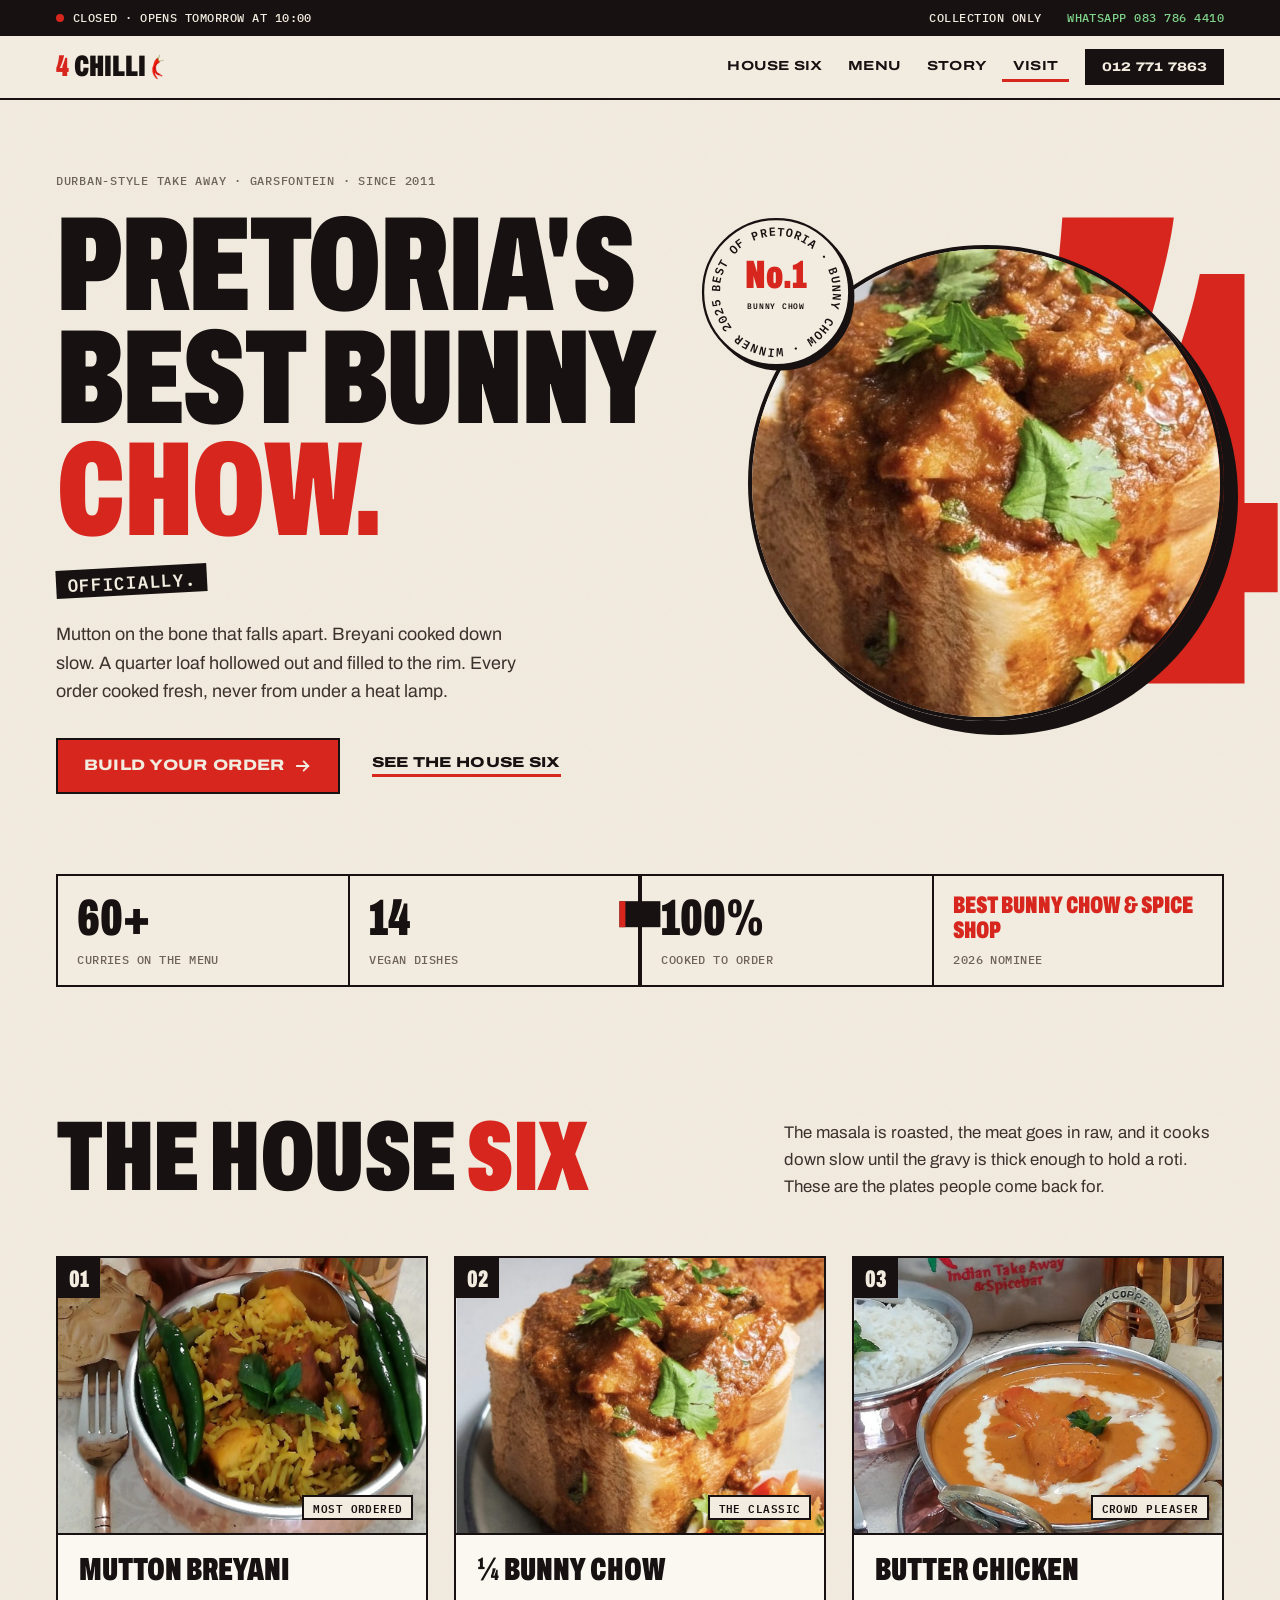
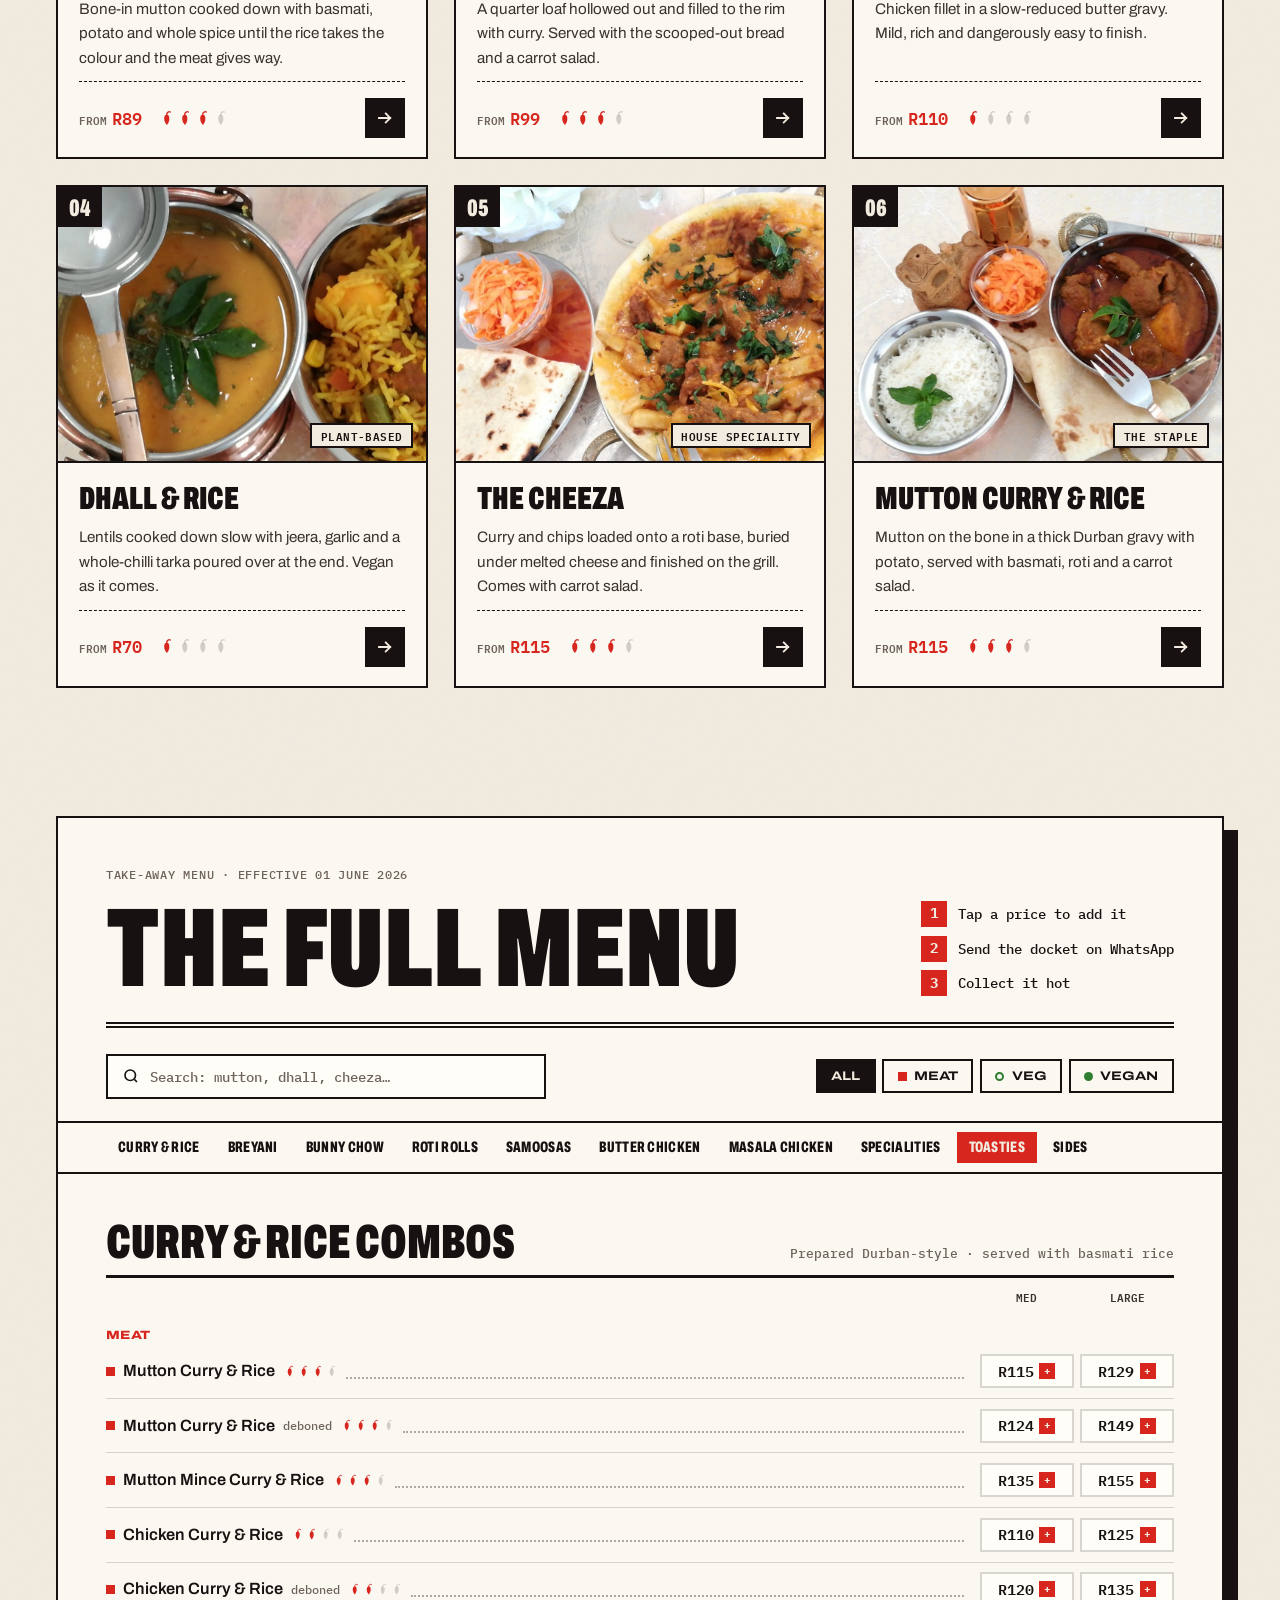
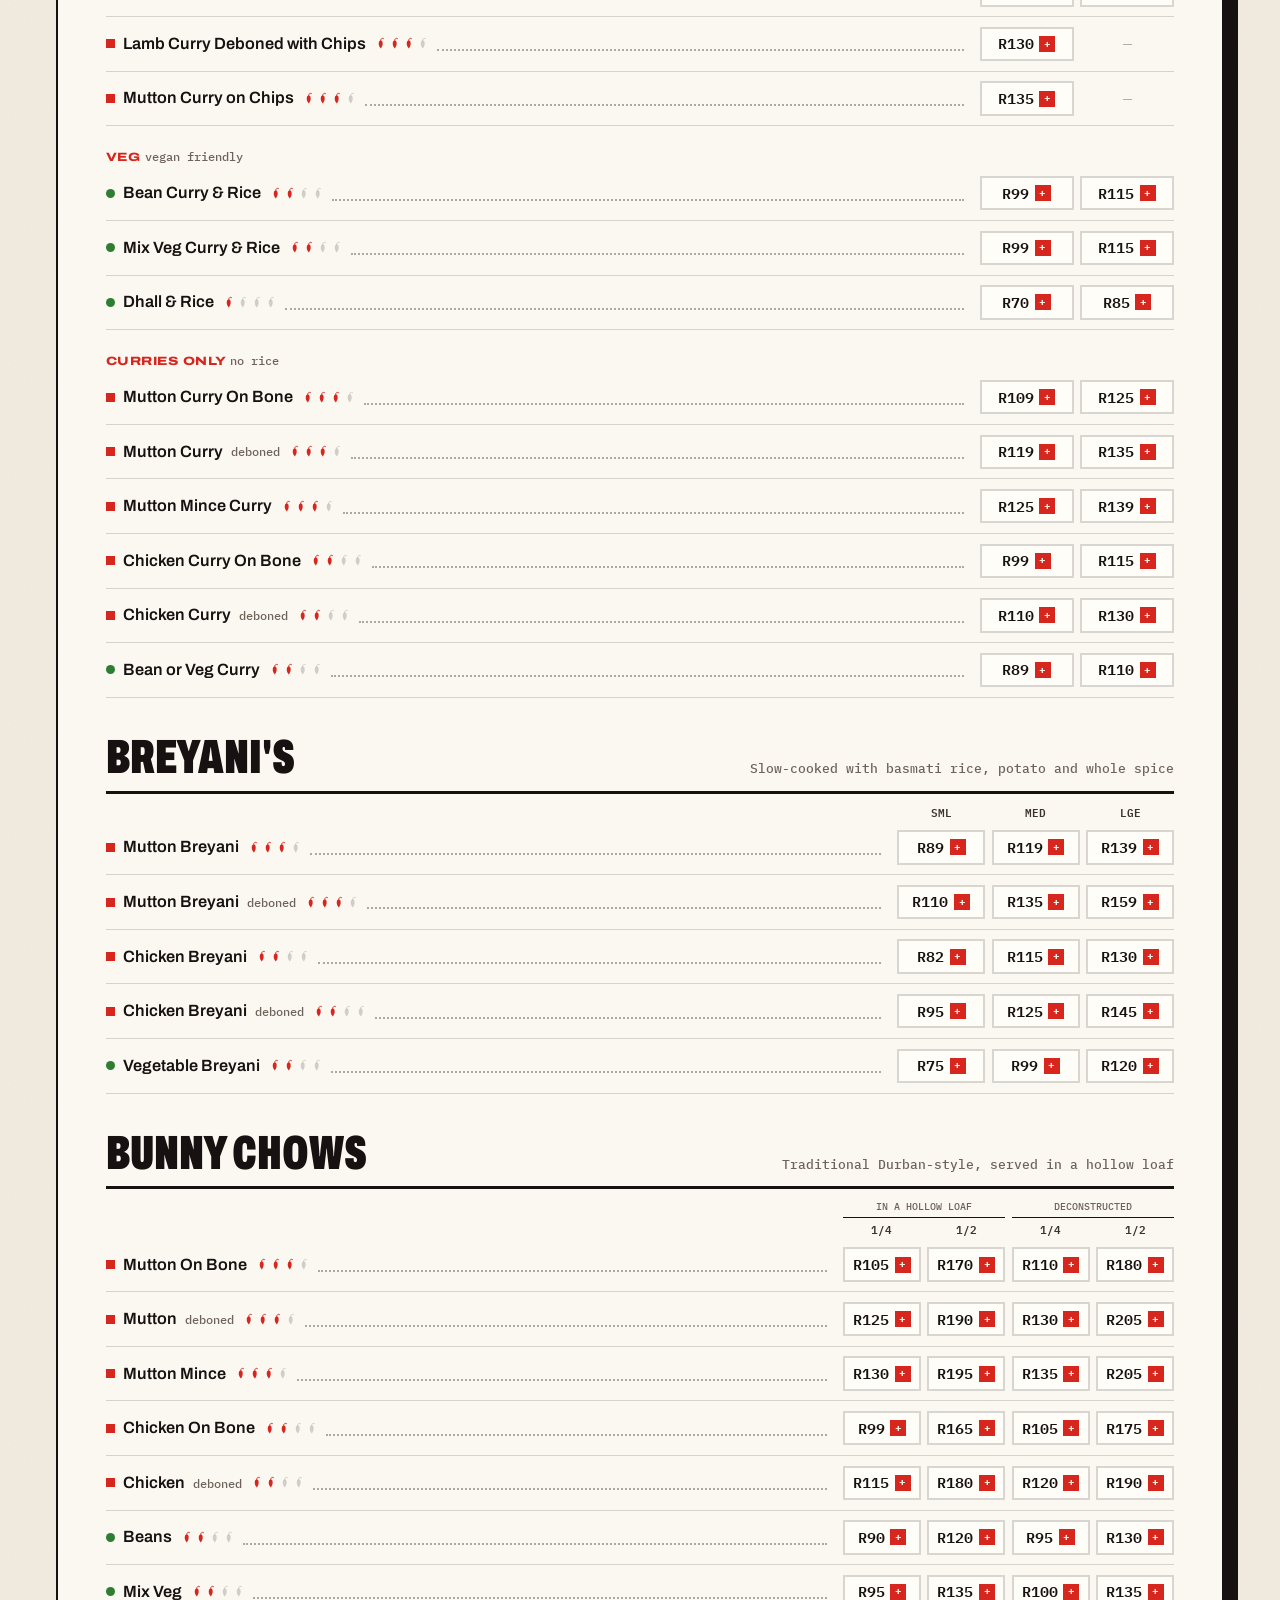
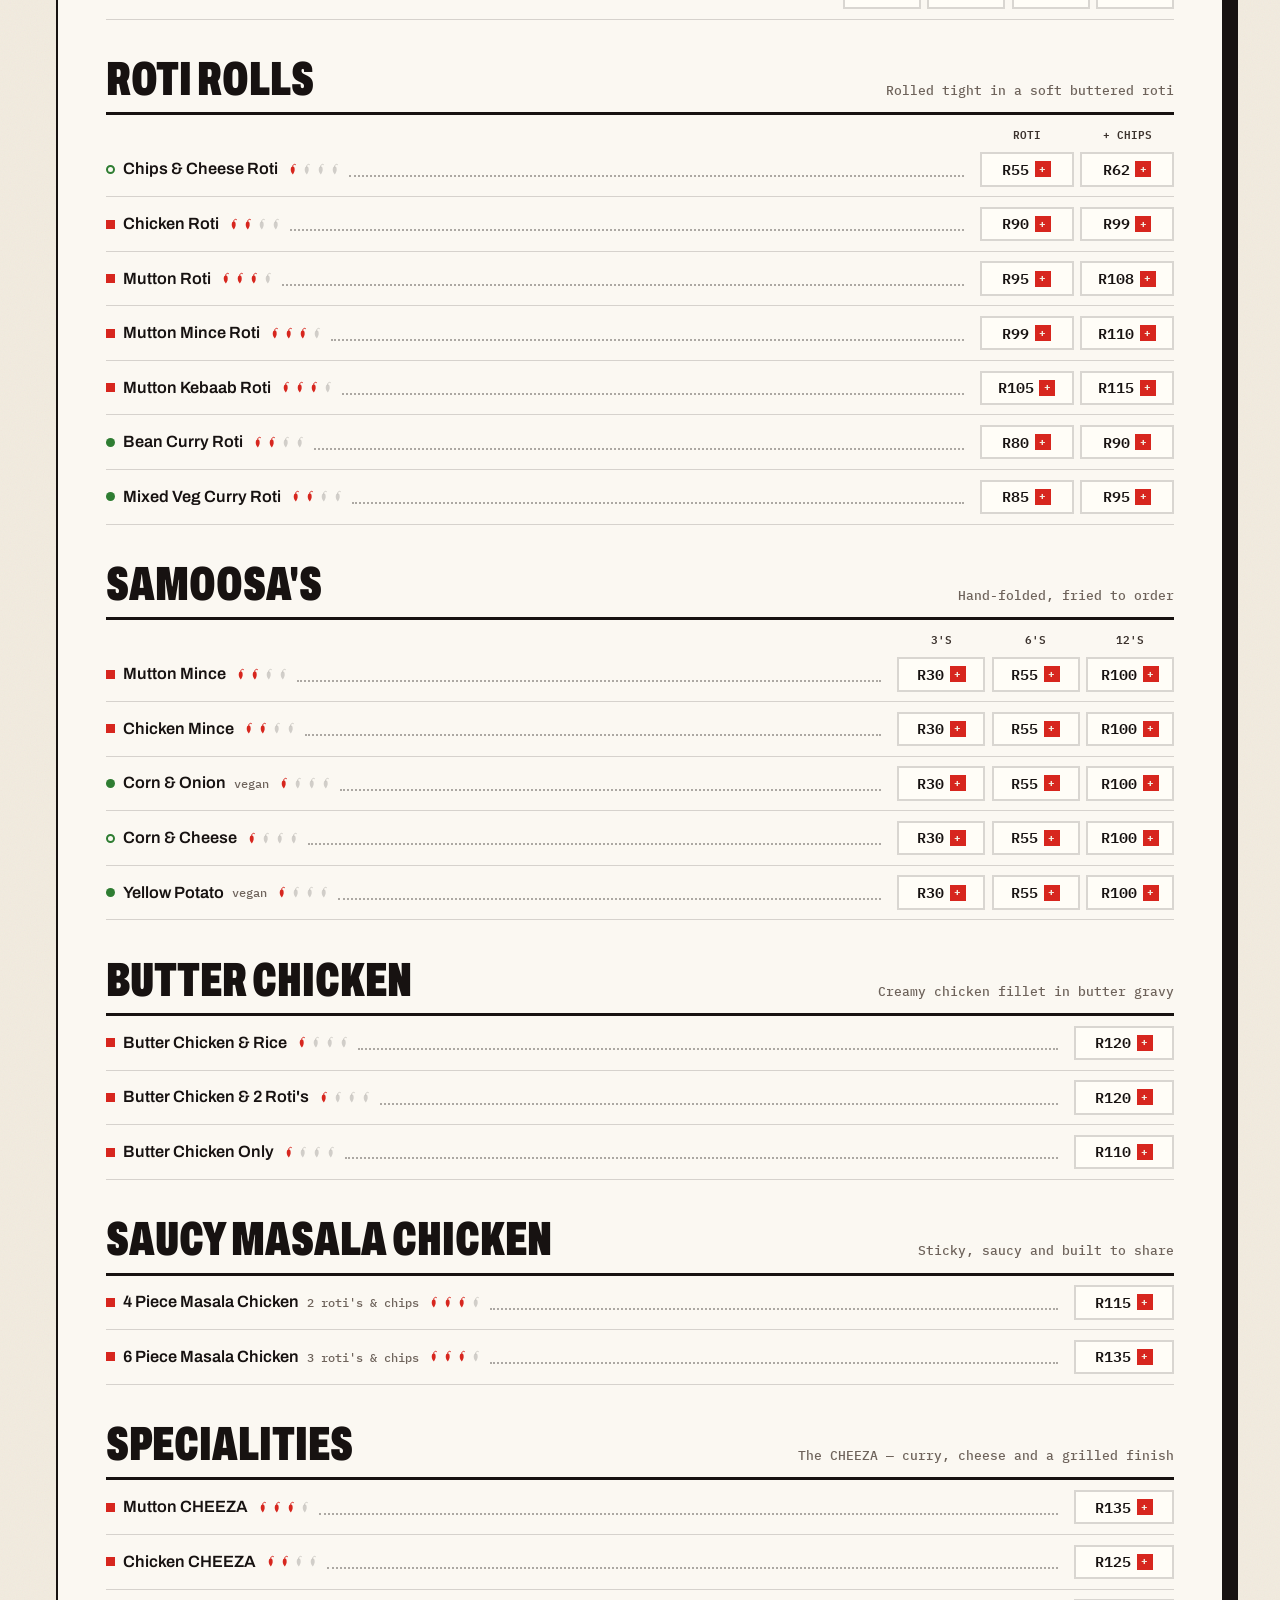
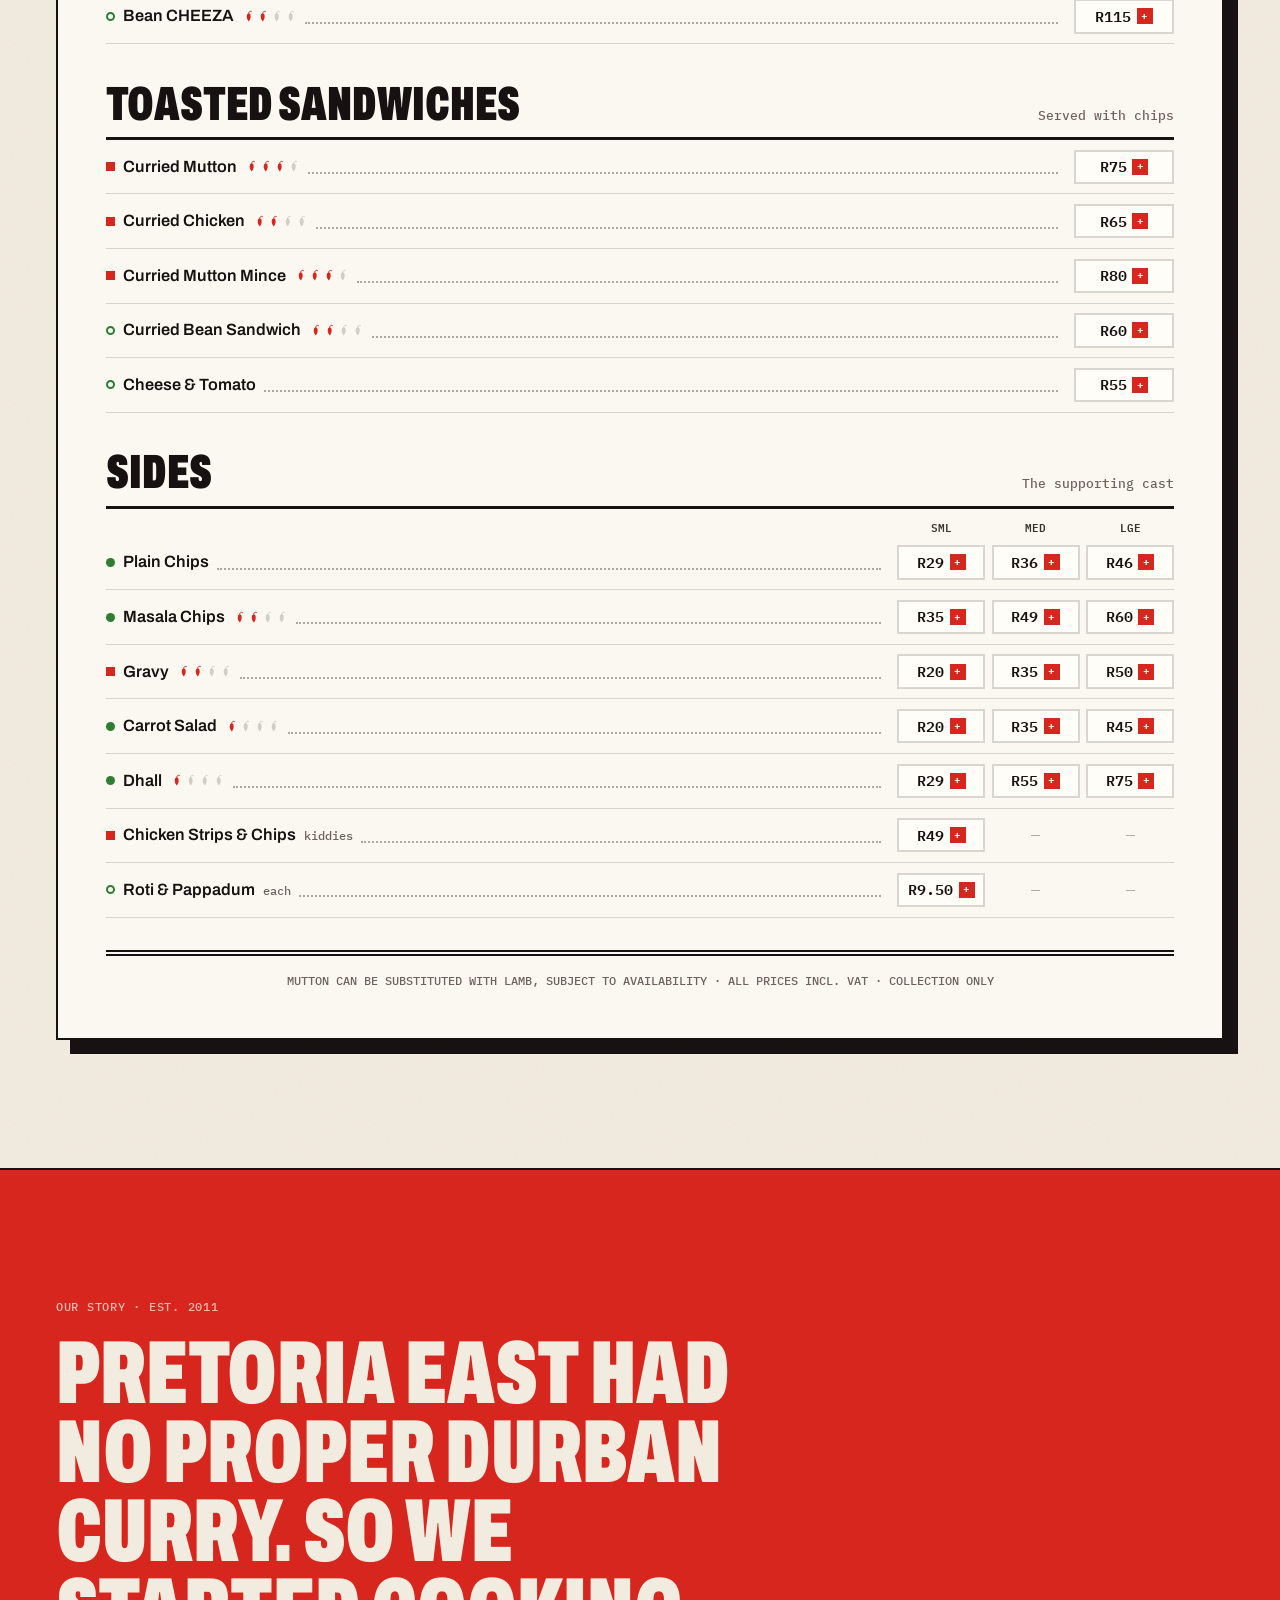
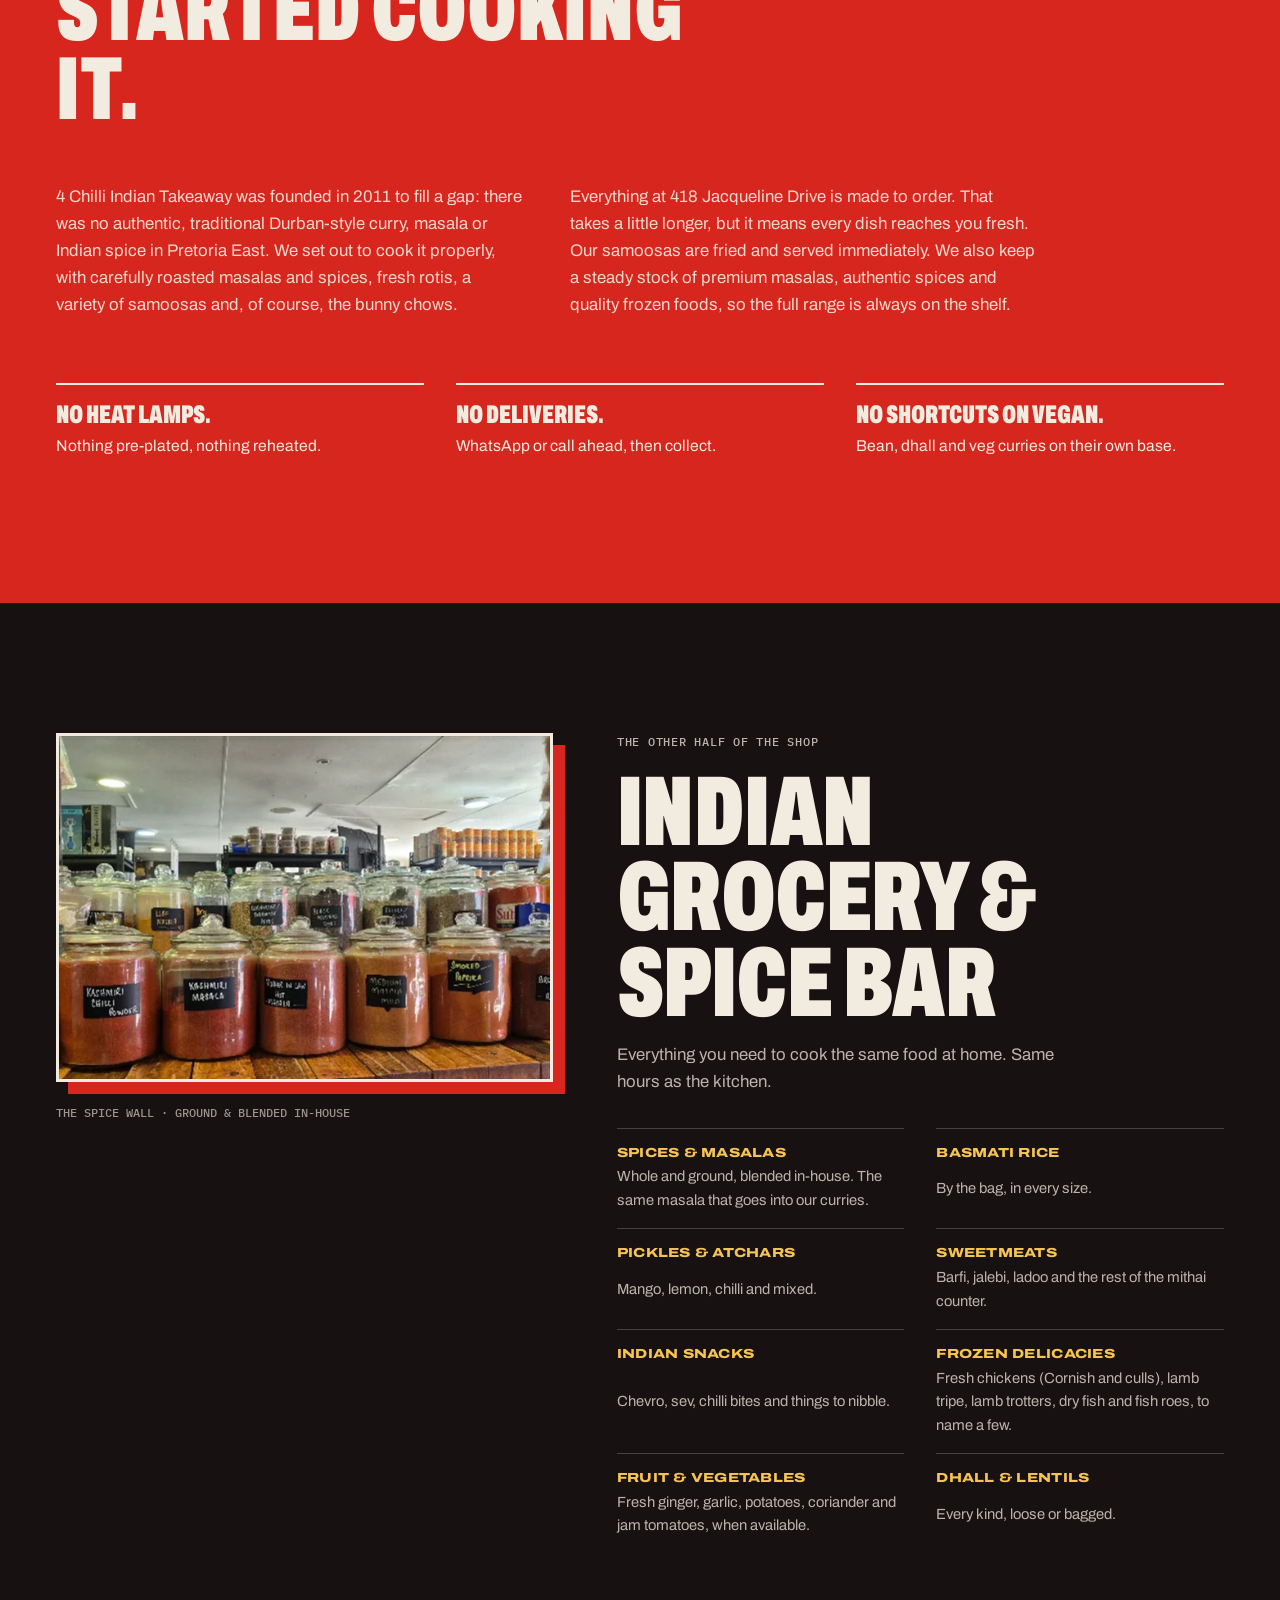
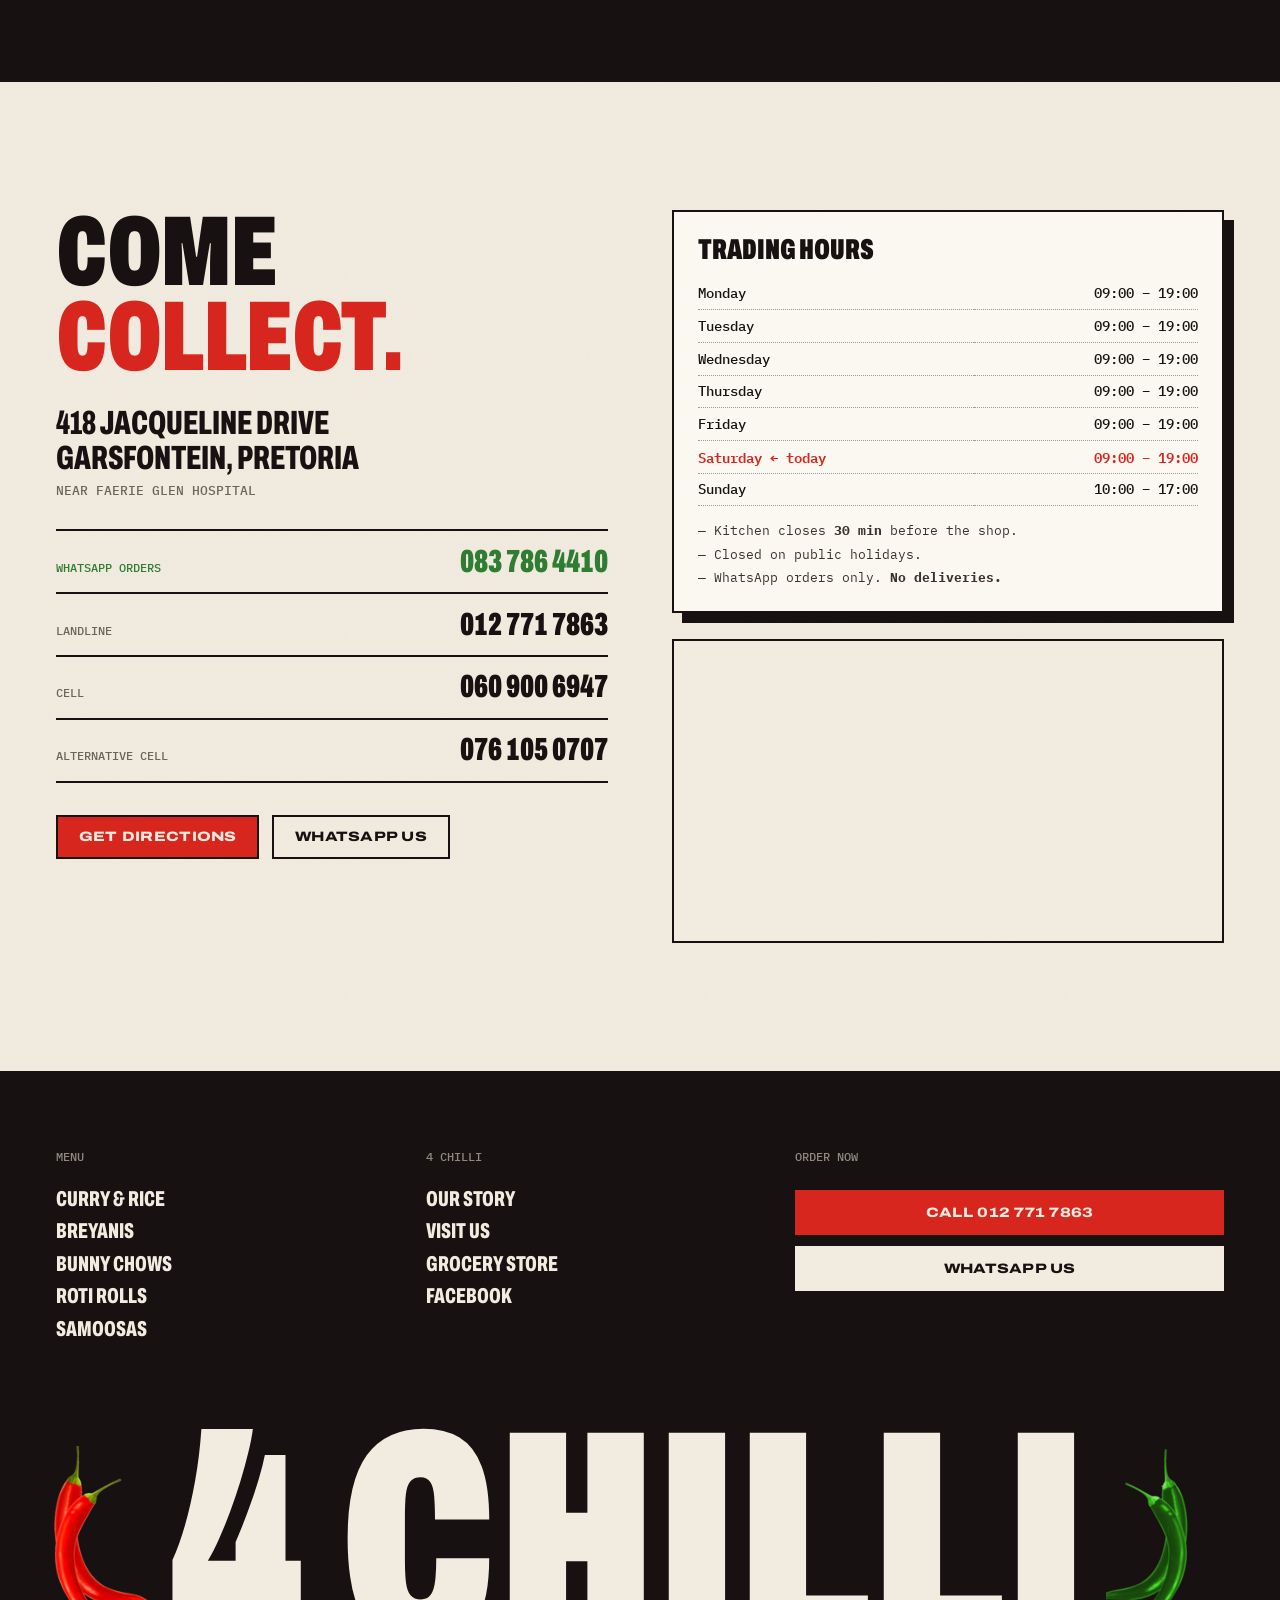
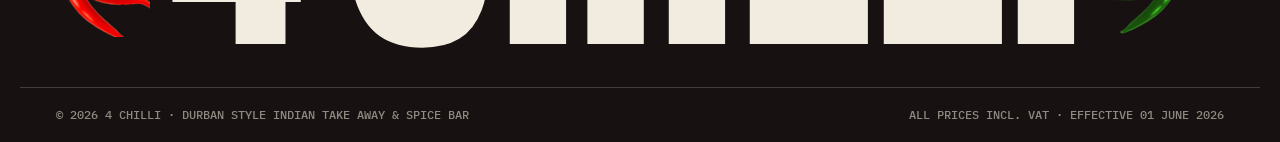
==== commit a2a51b5d: "Rework redesign as a Durban take-away poster The first pass read as a generic dark template. Rebuild" ====
--- a/index.html
+++ b/index.html
@@ -5,17 +5,17 @@
 <meta name="viewport" content="width=device-width, initial-scale=1, viewport-fit=cover" />
 <title>4 Chilli · Durban-Style Curry, Breyani &amp; Bunny Chows · Garsfontein</title>
 <meta name="description" content="4 Chilli — Durban-style curries, breyanis and bunny chows plus a full Indian grocery store in Garsfontein, Pretoria. WhatsApp orders on 083 786 4410. Collection only." />
-<meta name="theme-color" content="#0b0908" />
+<meta name="theme-color" content="#f2ebdf" />
 
 <meta property="og:type" content="restaurant" />
 <meta property="og:title" content="4 Chilli · Durban Curry Co." />
 <meta property="og:description" content="Slow-cooked mutton curry, breyani and proper bunny chows. Garsfontein, Pretoria." />
 
-<link rel="icon" href="data:image/svg+xml,%3Csvg xmlns='http://www.w3.org/2000/svg' viewBox='0 0 64 64'%3E%3Ccircle cx='32' cy='32' r='32' fill='%23e5372a'/%3E%3Cpath d='M34 14c12 2 20 12 18 24-2 12-13 20-25 19-6-.5-11-3-15-7-1.4-1.4-.4-3.8 1.6-3.6 11.4 1.2 20.4-2.4 25.4-10.4 4-6.4 3-15-5-22z' fill='%23f6f2ee'/%3E%3C/svg%3E" />
+<link rel="icon" href="data:image/svg+xml,%3Csvg xmlns='http://www.w3.org/2000/svg' viewBox='0 0 64 64'%3E%3Crect width='64' height='64' fill='%23d7261e'/%3E%3Ctext x='32' y='52' font-family='Arial Black,Arial' font-weight='900' font-size='54' text-anchor='middle' fill='%23f2ebdf'%3E4%3C/text%3E%3C/svg%3E" />
 
 <link rel="preconnect" href="https://fonts.googleapis.com" />
 <link rel="preconnect" href="https://fonts.gstatic.com" crossorigin />
-<link href="https://fonts.googleapis.com/css2?family=Bricolage+Grotesque:opsz,wght@12..96,500;12..96,600;12..96,700&family=Inter:wght@400;500;600;700&display=swap" rel="stylesheet" />
+<link href="https://fonts.googleapis.com/css2?family=Archivo:wdth,wght@62..125,400..900&family=IBM+Plex+Mono:wght@400;500;600&display=swap" rel="stylesheet" />
 
 <link rel="stylesheet" href="styles.css" />
 
@@ -39,35 +39,47 @@
 </head>
 <body>
 
-<!-- Icon sprite: the chilli is reused by the empty order tray and the sent notice -->
 <svg class="sprite" aria-hidden="true" focusable="false">
   <symbol id="i-chilli" viewBox="0 0 64 64">
     <path d="M25.5 20.5c-4.6 11-2.4 25.4 8.2 36.4 9.8-11.6 11.4-26 6.6-36.6-3.9-3.6-10.6-3.6-14.8.2Z"/>
     <path d="M33 19c-1-6 1.8-10.6 7.4-12.2 2.4-.7 4.6-.3 6.4 1" fill="none" stroke="currentColor" stroke-width="4.6" stroke-linecap="round" stroke-linejoin="round"/>
   </symbol>
   <symbol id="i-arrow" viewBox="0 0 24 24">
-    <path d="M5 12h14M13 6l6 6-6 6" fill="none" stroke="currentColor" stroke-width="2.2" stroke-linecap="round" stroke-linejoin="round"/>
+    <path d="M4 12h15M13 6l6 6-6 6" fill="none" stroke="currentColor" stroke-width="2.4" stroke-linecap="square"/>
   </symbol>
 </svg>
 
 <a class="skip-link" href="#menu">Skip to menu</a>
+
+<!-- ══ Info strip: live status sits above everything, it's the first thing a hungry visitor needs ══ -->
+<div class="strip">
+  <div class="wrap strip__inner">
+    <div class="status" id="openStatus">
+      <span class="status__dot"></span>
+      <span class="status__text">Checking hours…</span>
+    </div>
+    <p class="strip__info">
+      <span>Collection only</span>
+      <a href="https://wa.me/27837864410" target="_blank" rel="noopener">WhatsApp 083 786 4410</a>
+    </p>
+  </div>
+</div>
 
 <!-- ══ Navigation ══ -->
 <header class="nav" id="nav">
   <div class="nav__progress" id="navProgress"></div>
   <div class="nav__inner wrap">
     <a href="#top" class="brand" aria-label="4 Chilli — home">
+      <span class="brand__4">4</span><span class="brand__word">Chilli</span>
       <img class="brand__chilli" src="img/chillies.png" alt="" width="111" height="220" />
-      <span class="brand__word">4 Chilli</span>
-      <span class="brand__tag">Durban Style</span>
     </a>
 
     <nav class="nav__links" id="navLinks" aria-label="Primary">
-      <a href="#signatures" data-nav>Signatures</a>
+      <a href="#signatures" data-nav>House six</a>
       <a href="#menu" data-nav>Menu</a>
-      <a href="#story" data-nav>Our story</a>
+      <a href="#story" data-nav>Story</a>
       <a href="#visit" data-nav>Visit</a>
-      <a class="btn btn--primary btn--sm nav__cta" href="tel:+27127717863">Call 012 771 7863</a>
+      <a class="btn btn--ink btn--sm nav__cta" href="tel:+27127717863">012 771 7863</a>
     </nav>
 
     <button class="nav__toggle" id="navToggle" aria-label="Open menu" aria-expanded="false" aria-controls="navLinks">
@@ -81,168 +93,138 @@
 <!-- ══ Hero ══ -->
 <section class="hero">
   <div class="wrap hero__grid">
+    <span class="hero__four" aria-hidden="true">4</span>
+
     <div class="hero__copy">
-      <p class="pill reveal">
-        <span class="pill__star" aria-hidden="true">★</span>
-        Best of Pretoria Bunny Chow 2025 — Winner
+      <p class="kicker reveal">Durban-style take away · Garsfontein · Since 2011</p>
+      <h1 class="hero__title reveal">
+        <span>Pretoria's</span>
+        <span>best bunny</span>
+        <span class="red">chow.</span>
+        <span class="hero__small">Officially.</span>
+      </h1>
+      <p class="hero__lead reveal">
+        Mutton on the bone that falls apart. Breyani cooked down slow.
+        A quarter loaf hollowed out and filled to the rim. Every order cooked fresh, never from under a heat lamp.
       </p>
-
-      <h1 class="hero__title reveal">Durban curry,<br /><span class="accent">made properly.</span></h1>
-
-      <p class="hero__lead reveal">
-        Mutton on the bone that falls apart. Basmati breyani cooked down slow.
-        A bunny chow in a real hollow loaf. Made to order in Garsfontein, Pretoria, since 2011.
-      </p>
-
       <div class="hero__actions reveal">
-        <a class="btn btn--primary btn--lg" href="#menu">
-          Explore the menu
+        <a class="btn btn--red btn--lg" href="#menu">
+          Build your order
           <svg width="18" height="18" aria-hidden="true"><use href="#i-arrow"/></svg>
         </a>
-        <a class="btn btn--ghost btn--lg" href="https://wa.me/27837864410" target="_blank" rel="noopener">WhatsApp an order</a>
-      </div>
-
-      <dl class="stats reveal">
-        <div><dt>Curry dishes</dt><dd><span class="count" data-count="60">0</span>+</dd></div>
-        <div><dt>Cooked to order</dt><dd>100%</dd></div>
-        <div><dt>Vegan options</dt><dd><span class="count" data-count="14">0</span></dd></div>
-      </dl>
-    </div>
-
-    <div class="hero__media reveal" aria-hidden="true">
-      <img class="hero__img hero__img--main" src="img/curry-rice.jpg" alt="" width="1000" height="750" fetchpriority="high" />
-      <img class="hero__img" src="img/bunny-chow.jpg" alt="" width="1000" height="750" />
-      <img class="hero__img" src="img/breyani.jpg" alt="" width="1000" height="750" />
-      <span class="hero__badge">
-        <b>2026 nominee</b>
-        Best Bunny Chow &amp; Spice Shop
-      </span>
-    </div>
-  </div>
-</section>
-
-<!-- ══ Quick actions ══ -->
-<section class="quick" aria-label="Quick actions">
-  <div class="wrap quick__grid">
-    <a class="qa reveal" href="#menu">
-      <span class="qa__k">Menu</span>
-      <span class="qa__t">Curries, breyanis &amp; bunny chows</span>
-      <svg class="qa__go" width="18" height="18" aria-hidden="true"><use href="#i-arrow"/></svg>
-    </a>
-    <a class="qa reveal" href="https://wa.me/27837864410" target="_blank" rel="noopener">
-      <span class="qa__k">WhatsApp</span>
-      <span class="qa__t">Build an order, send it to the kitchen</span>
-      <svg class="qa__go" width="18" height="18" aria-hidden="true"><use href="#i-arrow"/></svg>
-    </a>
-    <a class="qa reveal" href="#grocery">
-      <span class="qa__k">Grocery</span>
-      <span class="qa__t">Spices, masalas, pickles &amp; fresh produce</span>
-      <svg class="qa__go" width="18" height="18" aria-hidden="true"><use href="#i-arrow"/></svg>
-    </a>
-    <a class="qa reveal" href="#visit">
-      <span class="qa__k">Find us</span>
-      <span class="qa__t">418 Jacqueline Drive, Garsfontein</span>
-      <svg class="qa__go" width="18" height="18" aria-hidden="true"><use href="#i-arrow"/></svg>
-    </a>
-  </div>
+        <a class="link-under" href="#signatures">See the house six</a>
+      </div>
+    </div>
+
+    <figure class="hero__plate reveal">
+      <img src="img/bunny-chow.jpg" alt="A quarter bunny chow filled with mutton curry and topped with coriander" width="1000" height="750" fetchpriority="high" />
+      <!-- rotating award stamp; the text sits on a circular path -->
+      <svg class="stamp" viewBox="0 0 200 200" aria-label="Best of Pretoria 2025, Bunny Chow winner" role="img">
+        <defs><path id="ring" d="M100,100 m-74,0 a74,74 0 1,1 148,0 a74,74 0 1,1 -148,0"/></defs>
+        <circle cx="100" cy="100" r="96" class="stamp__bg"/>
+        <g class="stamp__spin">
+          <text><textPath href="#ring" startOffset="0">BEST OF PRETORIA · BUNNY CHOW · WINNER 2025 ·</textPath></text>
+        </g>
+        <text x="100" y="94" text-anchor="middle" class="stamp__big">No.1</text>
+        <text x="100" y="122" text-anchor="middle" class="stamp__small">BUNNY CHOW</text>
+      </svg>
+    </figure>
+  </div>
+
+  <dl class="facts wrap">
+    <div><dt>Curries on the menu</dt><dd><span class="count" data-count="60">0</span>+</dd></div>
+    <div><dt>Vegan dishes</dt><dd><span class="count" data-count="14">0</span></dd></div>
+    <div><dt>Cooked to order</dt><dd>100%</dd></div>
+    <div><dt>2026 nominee</dt><dd class="facts__txt">Best bunny chow &amp; spice shop</dd></div>
+  </dl>
 </section>
 
 <!-- ══ Signatures ══ -->
 <section class="section" id="signatures">
   <div class="wrap">
-    <header class="sec-head">
-      <p class="eyebrow reveal">The house favourites</p>
-      <h2 class="sec-title reveal">Six plates we're known for</h2>
-      <p class="sec-sub reveal">Every curry is prepared Durban-style: the masala is roasted, the meat goes in raw, and it cooks down slow until the gravy is thick enough to hold a roti.</p>
+    <header class="head">
+      <h2 class="head__title reveal">The house <span class="red">six</span></h2>
+      <p class="head__aside reveal">The masala is roasted, the meat goes in raw, and it cooks down slow until the gravy is thick enough to hold a roti. These are the plates people come back for.</p>
     </header>
-
     <div class="cards" id="signatureCards"><!-- rendered by app.js --></div>
   </div>
 </section>
 
-<!-- ══ Menu ══ -->
-<section class="section section--alt menu" id="menu">
+<!-- ══ Menu: a printed take-away sheet ══ -->
+<section class="section menu" id="menu">
   <div class="wrap">
-    <header class="sec-head sec-head--split">
-      <div>
-        <p class="eyebrow reveal">Effective 01 June 2026 · Prices incl. VAT</p>
-        <h2 class="sec-title reveal">The full menu</h2>
-      </div>
-      <p class="sec-sub reveal">Tap any price to add it to your order. We'll turn it into a WhatsApp message you can send straight to the kitchen. Collection only, no deliveries.</p>
-    </header>
-
-    <div class="menu-controls reveal" id="menuControls">
-      <label class="search">
-        <svg viewBox="0 0 24 24" width="18" height="18" fill="none" stroke="currentColor" stroke-width="2" aria-hidden="true"><circle cx="11" cy="11" r="7"/><path d="m20 20-3.5-3.5"/></svg>
-        <input type="search" id="menuSearch" placeholder="Search the menu, e.g. mutton" aria-label="Search menu" autocomplete="off" />
-        <button type="button" class="search__clear" id="searchClear" aria-label="Clear search" hidden>×</button>
-      </label>
-      <div class="filters" role="group" aria-label="Dietary filters">
-        <button class="chip is-active" data-diet="all">Everything</button>
-        <button class="chip" data-diet="meat">Meat</button>
-        <button class="chip" data-diet="veg">Vegetarian</button>
-        <button class="chip" data-diet="vegan">Vegan</button>
-      </div>
-    </div>
-
-    <div class="railwrap">
-      <div class="rail" id="menuRail" role="tablist" aria-label="Menu sections"></div>
-    </div>
-
-    <div class="legend reveal">
-      <span><i class="dot dot--meat"></i> Meat</span>
-      <span><i class="dot dot--veg"></i> Vegetarian</span>
-      <span><i class="dot dot--vegan"></i> Vegan</span>
-      <span class="legend__add"><i aria-hidden="true">+</i> Tap a price to add it</span>
-    </div>
-
-    <div class="menu-body" id="menuBody"><!-- rendered by app.js --></div>
-
-    <p class="menu-foot">Mutton can be substituted with lamb, subject to availability. All prices include VAT.</p>
-  </div>
-</section>
-
-<!-- ══ Story ══ -->
-<section class="section" id="story">
-  <div class="wrap story__grid">
-    <div class="story__copy">
-      <p class="eyebrow reveal">Our story</p>
-      <h2 class="sec-title reveal">Durban recipes, Pretoria East kitchen</h2>
-      <p class="reveal">4 Chilli Indian Takeaway was founded in 2011 to fill a gap: there was no authentic, traditional Durban-style curry, masala or Indian spice in Pretoria East. We set out to cook it properly, with carefully roasted masalas and spices, fresh rotis, a variety of samoosas and, of course, the bunny chows.</p>
-      <p class="reveal">Everything at 418 Jacqueline Drive is made to order. That takes a little longer, but it means every dish reaches you fresh, never from under a heat lamp. Our samoosas are fried and served immediately.</p>
-      <p class="reveal">We also keep a steady stock of premium masalas, authentic spices and quality frozen foods, so the full range is always on the shelf.</p>
-    </div>
-
-    <ul class="points">
-      <li class="point reveal">
-        <span class="point__n">01</span>
-        <b>Cooked to order</b>
-        <span>Nothing pre-plated, nothing reheated.</span>
-      </li>
-      <li class="point reveal">
-        <span class="point__n">02</span>
-        <b>Take away only</b>
-        <span>WhatsApp or call ahead, then collect. We don't deliver.</span>
-      </li>
-      <li class="point reveal">
-        <span class="point__n">03</span>
-        <b>Vegan done properly</b>
-        <span>Bean, dhall and mixed veg curries built on their own base.</span>
-      </li>
+    <div class="sheet">
+      <header class="sheet__head">
+        <div>
+          <p class="kicker">Take-away menu · effective 01 June 2026</p>
+          <h2 class="sheet__title">The full menu</h2>
+        </div>
+        <ol class="sheet__how">
+          <li><b>1</b> Tap a price to add it</li>
+          <li><b>2</b> Send the docket on WhatsApp</li>
+          <li><b>3</b> Collect it hot</li>
+        </ol>
+      </header>
+
+      <div class="menu-controls" id="menuControls">
+        <label class="search">
+          <svg viewBox="0 0 24 24" width="18" height="18" fill="none" stroke="currentColor" stroke-width="2.2" aria-hidden="true"><circle cx="11" cy="11" r="7"/><path d="m20 20-3.5-3.5"/></svg>
+          <input type="search" id="menuSearch" placeholder="Search: mutton, dhall, cheeza…" aria-label="Search menu" autocomplete="off" />
+          <button type="button" class="search__clear" id="searchClear" aria-label="Clear search" hidden>×</button>
+        </label>
+        <div class="filters" role="group" aria-label="Dietary filters">
+          <button class="chip is-active" data-diet="all">All</button>
+          <button class="chip" data-diet="meat"><i class="dot dot--meat"></i>Meat</button>
+          <button class="chip" data-diet="veg"><i class="dot dot--veg"></i>Veg</button>
+          <button class="chip" data-diet="vegan"><i class="dot dot--vegan"></i>Vegan</button>
+        </div>
+      </div>
+
+      <div class="railwrap">
+        <div class="rail" id="menuRail" role="tablist" aria-label="Menu sections"></div>
+      </div>
+
+      <div class="menu-body" id="menuBody"><!-- rendered by app.js --></div>
+
+      <p class="sheet__foot">Mutton can be substituted with lamb, subject to availability · All prices incl. VAT · Collection only</p>
+    </div>
+  </div>
+</section>
+
+<!-- ══ Story: solid red block ══ -->
+<section class="section story" id="story">
+  <div class="wrap">
+    <p class="kicker kicker--light reveal">Our story · est. 2011</p>
+    <blockquote class="story__quote reveal">
+      Pretoria East had no proper Durban curry. So we started cooking it.
+    </blockquote>
+
+    <div class="story__cols reveal">
+      <p>4 Chilli Indian Takeaway was founded in 2011 to fill a gap: there was no authentic, traditional Durban-style curry, masala or Indian spice in Pretoria East. We set out to cook it properly, with carefully roasted masalas and spices, fresh rotis, a variety of samoosas and, of course, the bunny chows.</p>
+      <p>Everything at 418 Jacqueline Drive is made to order. That takes a little longer, but it means every dish reaches you fresh. Our samoosas are fried and served immediately. We also keep a steady stock of premium masalas, authentic spices and quality frozen foods, so the full range is always on the shelf.</p>
+    </div>
+
+    <ul class="rules">
+      <li class="reveal"><b>No heat lamps.</b> Nothing pre-plated, nothing reheated.</li>
+      <li class="reveal"><b>No deliveries.</b> WhatsApp or call ahead, then collect.</li>
+      <li class="reveal"><b>No shortcuts on vegan.</b> Bean, dhall and veg curries on their own base.</li>
     </ul>
   </div>
 </section>
 
-<!-- ══ Grocery store ══ -->
-<section class="section section--alt" id="grocery">
+<!-- ══ Grocery: ink block ══ -->
+<section class="section grocery" id="grocery">
   <div class="wrap grocery__grid">
+    <figure class="grocery__shot reveal">
+      <img src="img/spice-wall.jpg" alt="Rows of large glass jars on the 4 Chilli counter, chalk-labelled Kashmiri Chilli Powder, Kashmiri Masala, Mother in Law Hot Masala, Medium Masala and Smoked Paprika"
+           loading="lazy" decoding="async" width="1200" height="838" />
+      <figcaption>The spice wall · ground &amp; blended in-house</figcaption>
+    </figure>
+
     <div>
-      <header class="sec-head">
-        <p class="eyebrow reveal">More than a take away</p>
-        <h2 class="sec-title reveal">A full Indian grocery store</h2>
-        <p class="sec-sub reveal">The other half of the shop. Everything you need to cook the same food at home: pantry staples, fresh produce and the spice wall we cook from ourselves.</p>
-      </header>
-
+      <p class="kicker kicker--light reveal">The other half of the shop</p>
+      <h2 class="head__title head__title--light reveal">Indian grocery &amp; spice bar</h2>
+      <p class="grocery__lead reveal">Everything you need to cook the same food at home. Same hours as the kitchen.</p>
       <ul class="shelf">
         <li class="shelf__item"><b>Spices &amp; masalas</b><span>Whole and ground, blended in-house. The same masala that goes into our curries.</span></li>
         <li class="shelf__item"><b>Basmati rice</b><span>By the bag, in every size.</span></li>
@@ -254,72 +236,51 @@
         <li class="shelf__item"><b>Dhall &amp; lentils</b><span>Every kind, loose or bagged.</span></li>
       </ul>
     </div>
-
-    <figure class="grocery__shot reveal">
-      <img src="img/spice-wall.jpg" alt="Rows of large glass jars on the 4 Chilli counter, chalk-labelled Kashmiri Chilli Powder, Kashmiri Masala, Mother in Law Hot Masala, Medium Masala and Smoked Paprika"
-           loading="lazy" decoding="async" width="1200" height="838" />
-      <figcaption>The spice wall, ground and blended in-house. The grocery keeps the same hours as the kitchen.</figcaption>
-    </figure>
   </div>
 </section>
 
 <!-- ══ Visit ══ -->
-<section class="section" id="visit">
+<section class="section visit" id="visit">
   <div class="wrap visit__grid">
-    <div class="visit__info">
-      <p class="eyebrow reveal">Find us</p>
-      <h2 class="sec-title reveal">Come collect</h2>
-
-      <div class="status reveal" id="openStatus">
-        <span class="status__dot"></span>
-        <span class="status__text">Checking hours…</span>
-      </div>
-
+    <div>
+      <h2 class="head__title reveal">Come <span class="red">collect.</span></h2>
       <address class="visit__address reveal">
-        418 Jacqueline Drive, Garsfontein<br />
-        <span class="muted">Near Faerie Glen Hospital · Pretoria</span>
+        418 Jacqueline Drive<br />Garsfontein, Pretoria
+        <span>Near Faerie Glen Hospital</span>
       </address>
 
-      <div class="contacts">
-        <a class="contact contact--wa" href="https://wa.me/27837864410" target="_blank" rel="noopener">
-          <span class="contact__k">WhatsApp orders</span>
-          <span class="contact__v">083 786 4410</span>
-        </a>
-        <a class="contact" href="tel:+27127717863">
-          <span class="contact__k">Landline</span>
-          <span class="contact__v">012 771 7863</span>
-        </a>
-        <a class="contact" href="tel:+27609006947">
-          <span class="contact__k">Cell</span>
-          <span class="contact__v">060 900 6947</span>
-        </a>
-        <a class="contact" href="tel:+27761050707">
-          <span class="contact__k">Alternative cell</span>
-          <span class="contact__v">076 105 0707</span>
-        </a>
-      </div>
-
-      <table class="hours reveal" id="hoursTable">
-        <caption class="sr-only">Trading hours</caption>
-        <tbody></tbody>
-      </table>
-      <ul class="notes reveal">
-        <li>The kitchen closes <b>30 minutes</b> before the shop, so last food orders are half an hour before closing.</li>
-        <li>Closed on public holidays.</li>
-        <li><b>WhatsApp orders only, no deliveries.</b> Collection from the shop.</li>
+      <ul class="phones">
+        <li class="contact contact--wa"><a href="https://wa.me/27837864410" target="_blank" rel="noopener"><span>WhatsApp orders</span><b>083 786 4410</b></a></li>
+        <li class="contact"><a href="tel:+27127717863"><span>Landline</span><b>012 771 7863</b></a></li>
+        <li class="contact"><a href="tel:+27609006947"><span>Cell</span><b>060 900 6947</b></a></li>
+        <li class="contact"><a href="tel:+27761050707"><span>Alternative cell</span><b>076 105 0707</b></a></li>
       </ul>
 
       <div class="visit__actions reveal">
-        <a class="btn btn--primary" href="https://www.google.com/maps/search/?api=1&query=418+Jacqueline+Drive+Garsfontein+Pretoria" target="_blank" rel="noopener">Get directions</a>
-        <a class="btn btn--ghost" href="https://wa.me/27837864410" target="_blank" rel="noopener">WhatsApp us</a>
-      </div>
-    </div>
-
-    <div class="visit__map reveal">
-      <iframe
-        title="Map showing 4 Chilli at 418 Jacqueline Drive, Garsfontein"
-        src="https://www.google.com/maps?q=418%20Jacqueline%20Drive%2C%20Garsfontein%2C%20Pretoria&output=embed"
-        loading="lazy" referrerpolicy="no-referrer-when-downgrade"></iframe>
+        <a class="btn btn--red" href="https://www.google.com/maps/search/?api=1&query=418+Jacqueline+Drive+Garsfontein+Pretoria" target="_blank" rel="noopener">Get directions</a>
+        <a class="btn btn--line" href="https://wa.me/27837864410" target="_blank" rel="noopener">WhatsApp us</a>
+      </div>
+    </div>
+
+    <div class="visit__side">
+      <div class="hours-card reveal">
+        <h3>Trading hours</h3>
+        <table class="hours" id="hoursTable">
+          <caption class="sr-only">Trading hours</caption>
+          <tbody></tbody>
+        </table>
+        <ul class="notes">
+          <li>Kitchen closes <b>30 min</b> before the shop.</li>
+          <li>Closed on public holidays.</li>
+          <li>WhatsApp orders only. <b>No deliveries.</b></li>
+        </ul>
+      </div>
+      <div class="visit__map reveal">
+        <iframe
+          title="Map showing 4 Chilli at 418 Jacqueline Drive, Garsfontein"
+          src="https://www.google.com/maps?q=418%20Jacqueline%20Drive%2C%20Garsfontein%2C%20Pretoria&output=embed"
+          loading="lazy" referrerpolicy="no-referrer-when-downgrade"></iframe>
+      </div>
     </div>
   </div>
 </section>
@@ -329,14 +290,6 @@
 <!-- ══ Footer ══ -->
 <footer class="footer">
   <div class="wrap footer__grid">
-    <div class="footer__brand">
-      <a href="#top" class="brand" aria-label="4 Chilli — back to top">
-        <img class="brand__chilli" src="img/chillies.png" alt="" width="111" height="220" />
-        <span class="brand__word">4 Chilli</span>
-        <span class="brand__tag">Durban Style</span>
-      </a>
-      <p>Indian take away &amp; spice bar.<br />418 Jacqueline Drive, Garsfontein, Pretoria.</p>
-    </div>
     <nav class="footer__links" aria-label="Footer">
       <h4>Menu</h4>
       <a href="#menu" data-jump="curry-rice">Curry &amp; rice</a>
@@ -354,43 +307,53 @@
     </nav>
     <div class="footer__cta">
       <h4>Order now</h4>
-      <a class="btn btn--primary btn--block" href="tel:+27127717863">Call 012 771 7863</a>
-      <a class="btn btn--ghost btn--block" href="https://wa.me/27837864410" target="_blank" rel="noopener">WhatsApp us</a>
-    </div>
-  </div>
+      <a class="btn btn--red btn--block" href="tel:+27127717863">Call 012 771 7863</a>
+      <a class="btn btn--paper btn--block" href="https://wa.me/27837864410" target="_blank" rel="noopener">WhatsApp us</a>
+    </div>
+  </div>
+
+  <!-- giant wordmark, flanked by the logo's own red and green chillies -->
+  <div class="footer__mark" aria-hidden="true">
+    <img src="img/chillies.png" alt="" width="111" height="220" />
+    <span>4&nbsp;Chilli</span>
+    <img src="img/chillies-green.png" alt="" width="148" height="234" />
+  </div>
+
   <div class="wrap footer__base">
-    <p>© <span id="year">2026</span> 4 Chilli. All prices incl. VAT · Effective 01 June 2026.</p>
-    <p>Mutton can be substituted with lamb, subject to availability.</p>
+    <p>© <span id="year">2026</span> 4 Chilli · Durban Style Indian Take Away &amp; Spice Bar</p>
+    <p>All prices incl. VAT · Effective 01 June 2026</p>
   </div>
 </footer>
 
-<!-- ══ Order tray ══ -->
+<!-- ══ Order docket ══ -->
 <button class="tray-fab" id="trayFab" aria-label="Open your order" hidden>
-  <svg viewBox="0 0 24 24" width="20" height="20" fill="none" stroke="currentColor" stroke-width="2" aria-hidden="true"><path d="M6 7h12l-1 12H7L6 7Z"/><path d="M9 7a3 3 0 0 1 6 0"/></svg>
-  <span class="tray-fab__label">Your order</span>
-  <span class="tray-fab__count" id="trayCount">0</span>
+  Docket <span class="tray-fab__count" id="trayCount">0</span>
 </button>
 
 <aside class="tray" id="tray" aria-label="Your order" aria-hidden="true">
-  <header class="tray__head">
-    <div>
+  <button class="tray__close" id="trayClose" aria-label="Close order">×</button>
+  <div class="docket">
+    <header class="docket__head">
+      <span class="docket__brand">4 Chilli</span>
+      <span>Durban Style · Collection</span>
       <h3>Your order</h3>
       <p id="trayMeta">Nothing added yet</p>
-    </div>
-    <button class="tray__close" id="trayClose" aria-label="Close order">×</button>
-  </header>
-  <div class="tray__items" id="trayItems"></div>
+    </header>
+    <div class="tray__items" id="trayItems"></div>
+    <div class="tray__total"><span>Est. total</span><b id="trayTotal">R0</b></div>
+  </div>
   <footer class="tray__foot">
-    <div class="tray__total"><span>Estimated total</span><b id="trayTotal">R0</b></div>
-    <a class="btn btn--primary btn--block is-disabled" id="trayWhatsapp" aria-disabled="true"
+    <a class="btn btn--red btn--block is-disabled" id="trayWhatsapp" aria-disabled="true"
        target="_blank" rel="noopener">
       <svg viewBox="0 0 24 24" width="17" height="17" fill="currentColor" aria-hidden="true"><path d="M12.04 2C6.58 2 2.13 6.45 2.13 11.91c0 1.75.46 3.45 1.32 4.95L2 22l5.25-1.38a9.9 9.9 0 0 0 4.79 1.22h.01c5.46 0 9.91-4.45 9.91-9.91S17.5 2 12.04 2Zm5.8 14.16c-.24.68-1.42 1.3-1.95 1.35-.5.05-.98.24-3.3-.69-2.78-1.1-4.55-3.94-4.69-4.12-.14-.19-1.12-1.49-1.12-2.85s.71-2.02.97-2.3c.25-.27.55-.34.73-.34l.53.01c.17 0 .4-.06.62.48.24.57.8 1.98.87 2.12.07.14.12.31.02.5-.1.19-.15.31-.29.47l-.44.51c-.14.14-.29.3-.13.58.17.29.74 1.22 1.59 1.98 1.09.97 2.01 1.27 2.3 1.42.29.14.45.12.62-.07.17-.19.71-.83.9-1.12.19-.29.38-.24.64-.14.26.09 1.66.78 1.95.92.29.14.48.22.55.34.07.12.07.69-.17 1.36Z"/></svg>
-      Send order on WhatsApp
+      Send docket on WhatsApp
     </a>
-    <button class="tray__copy" id="trayCopy" type="button">Copy order as text</button>
-    <a class="btn btn--ghost btn--block" href="tel:+27127717863">Rather call the shop</a>
-    <button class="tray__clear" id="trayClear">Clear order</button>
-    <p class="tray__note">Collection only, we don't deliver. This opens WhatsApp with your order already typed; you still press send. Your order is only confirmed once the kitchen replies.</p>
+    <div class="tray__row">
+      <button class="tray__copy" id="trayCopy" type="button">Copy as text</button>
+      <a class="tray__copy" href="tel:+27127717863">Rather call</a>
+      <button class="tray__clear" id="trayClear">Clear</button>
+    </div>
+    <p class="tray__note">This opens WhatsApp with your order typed out; you still press send. It's confirmed once the kitchen replies.</p>
   </footer>
 </aside>
 <div class="scrim" id="scrim"></div>
@@ -402,13 +365,13 @@
     <span class="modal__icon" aria-hidden="true">
       <svg viewBox="0 0 64 64"><use href="#i-chilli"/></svg>
     </span>
-    <h3 class="modal__title" id="sentTitle">Order sent to WhatsApp</h3>
+    <h3 class="modal__title" id="sentTitle">Docket sent to WhatsApp</h3>
     <p class="modal__body" id="sentBody">
-      Please wait for the kitchen to confirm. <b>If you don't hear back within
-      5&nbsp;minutes, call the shop</b>. Your order isn't confirmed until we reply.
+      Wait for the kitchen to confirm. <b>No reply within 5&nbsp;minutes? Call the shop.</b>
+      Your order isn't confirmed until we reply.
     </p>
-    <a class="btn btn--primary btn--block" href="tel:+27127717863">Call 012 771 7863</a>
-    <button class="btn btn--ghost btn--block" type="button" id="sentClose">Got it</button>
+    <a class="btn btn--red btn--block" href="tel:+27127717863">Call 012 771 7863</a>
+    <button class="btn btn--line btn--block" type="button" id="sentClose">Got it</button>
   </div>
 </div>
 
--- a/styles.css
+++ b/styles.css
@@ -1,49 +1,43 @@
 /* ═══════════════════════════════════════════════════════════
    4 CHILLI — stylesheet
-   Dark, quiet surfaces so the food photography and the single
-   chilli-red accent carry the page. One display face (Bricolage
-   Grotesque) for headings, Inter for everything else.
-
-   1. Tokens       5. Hero          9. Story        13. Footer
-   2. Base         6. Quick links  10. Grocery      14. Order tray
-   3. Utilities    7. Signatures   11. Visit        15. Overlays
-   4. Nav          8. Menu         12. Buttons      16. Motion
+   Concept: a Durban take-away poster. Warm paper, ink black and
+   the logo's own chilli red and leaf green. Heavy condensed type
+   for headlines, a typewriter mono for prices and the order docket.
+   Square corners and hard offset shadows instead of soft cards,
+   so everything reads as printed matter.
+
+   1. Tokens       6. Signatures   11. Visit
+   2. Base         7. Menu sheet   12. Footer
+   3. Utilities    8. Story        13. Order docket
+   4. Strip + nav  9. Grocery      14. Overlays
+   5. Hero        10. Buttons      15. Motion
    ═══════════════════════════════════════════════════════════ */
 
 /* ── 1. Tokens ──────────────────────────────────────────── */
 :root {
-  --bg:        #0b0908;
-  --bg-2:      #110e0c;
-  --surface:   #181412;
-  --surface-2: #211c19;
-  --line:      rgb(255 255 255 / .08);
-  --line-2:    rgb(255 255 255 / .15);
-
-  --fg:   #f6f2ee;
-  --fg-2: #b8afa7;
-  --fg-3: #847a72;
-
-  --accent:      #e5372a;
-  --accent-hi:   #ff5243;
-  --accent-soft: rgb(229 55 42 / .14);
-  --gold:        #f0b54a;
-  --ok:          #3fb27a;
-
-  --meat:  #e0583f;
-  --veg:   #9bc25b;
-  --vegan: #3fb27a;
-
-  --display: 'Bricolage Grotesque', system-ui, sans-serif;
-  --sans:    'Inter', system-ui, -apple-system, 'Segoe UI', sans-serif;
-
-  --r-sm: 10px;
-  --r:    16px;
-  --r-lg: 24px;
-
-  --nav-h: 68px;
-  --pad:   clamp(1rem, 4vw, 2rem);
+  --paper:   #f2ebdf;
+  --sheet:   #fbf8f2;
+  --receipt: #fffdf7;
+  --ink:     #171211;
+  --ink-2:   #3b322d;
+  --muted:   #6e635b;
+  --line:    rgb(23 18 17 / .16);
+
+  --red:    #d7261e;
+  --red-dk: #b01b14;
+  --green:  #2e7d32;
+
+  --font:  'Archivo', 'Arial Narrow', system-ui, sans-serif;
+  --mono:  'IBM Plex Mono', ui-monospace, 'Courier New', monospace;
+  /* Archivo is a variable font with a width axis: one family gives us
+     the condensed poster headlines and the wide small-caps labels */
+  --condensed: 62.5%;
+  --wide: 125%;
+
+  --nav-h: 64px;
+  --pad:   clamp(1rem, 4vw, 2.25rem);
   --ease:  cubic-bezier(.22, 1, .36, 1);
-  --shadow: 0 24px 60px -20px rgb(0 0 0 / .6);
+  --rule:  2px solid var(--ink);
 }
 
 /* ── 2. Base ────────────────────────────────────────────── */
@@ -52,405 +46,382 @@
 
 html { scroll-behavior: smooth; -webkit-text-size-adjust: 100%; }
 body {
-  background: var(--bg); color: var(--fg);
-  font: 400 1rem/1.6 var(--sans);
-  -webkit-font-smoothing: antialiased; text-rendering: optimizeLegibility;
+  color: var(--ink);
+  background-color: var(--paper);
+  /* faint paper grain so the flat colour doesn't look like a screen */
+  background-image: url("data:image/svg+xml,%3Csvg xmlns='http://www.w3.org/2000/svg' width='180' height='180'%3E%3Cfilter id='n'%3E%3CfeTurbulence type='fractalNoise' baseFrequency='.85' numOctaves='3' stitchTiles='stitch'/%3E%3C/filter%3E%3Crect width='180' height='180' filter='url(%23n)' opacity='.06'/%3E%3C/svg%3E");
+  font: 400 1rem/1.6 var(--font);
+  -webkit-font-smoothing: antialiased;
   overflow-x: hidden;
 }
 img, svg, iframe { display: block; max-width: 100%; }
 a { color: inherit; text-decoration: none; }
-button, input { font: inherit; color: inherit; background: none; border: 0; }
+button, input { font: inherit; color: inherit; background: none; border: 0; border-radius: 0; }
 button { cursor: pointer; }
-ul { list-style: none; }
-::selection { background: var(--accent); color: #fff; }
-:focus-visible { outline: 2px solid var(--accent-hi); outline-offset: 3px; border-radius: 6px; }
+ul, ol { list-style: none; }
+::selection { background: var(--red); color: var(--paper); }
+:focus-visible { outline: 3px solid var(--red); outline-offset: 2px; }
 
 .sprite { position: absolute; width: 0; height: 0; overflow: hidden; }
 
 /* ── 3. Utilities ───────────────────────────────────────── */
-.wrap { width: 100%; max-width: 1200px; margin-inline: auto; padding-inline: var(--pad); }
-.sr-only {
-  position: absolute; width: 1px; height: 1px; overflow: hidden;
-  clip: rect(0 0 0 0); white-space: nowrap;
-}
-.muted { color: var(--fg-3); }
-.accent { color: var(--accent); }
+.wrap { width: 100%; max-width: 1240px; margin-inline: auto; padding-inline: var(--pad); }
+.sr-only { position: absolute; width: 1px; height: 1px; overflow: hidden; clip: rect(0 0 0 0); white-space: nowrap; }
+.red { color: var(--red); }
 
 .skip-link {
   position: fixed; top: .75rem; left: .75rem; z-index: 200;
-  padding: .6rem 1rem; border-radius: var(--r-sm);
-  background: var(--fg); color: var(--bg); font-weight: 600;
+  padding: .6rem 1rem; background: var(--ink); color: var(--paper); font-weight: 700;
   transform: translateY(-200%);
 }
 .skip-link:focus { transform: none; }
 
-.section { padding-block: clamp(4.5rem, 10vw, 7.5rem); }
-.section--alt { background: var(--bg-2); border-block: 1px solid var(--line); }
-
-.eyebrow {
-  font-size: .78rem; font-weight: 600; letter-spacing: .14em; text-transform: uppercase;
-  color: var(--accent-hi); margin-bottom: 1rem;
-}
-.sec-head { max-width: 640px; margin-bottom: clamp(2.2rem, 5vw, 3.4rem); }
-.sec-head--split {
-  max-width: none; display: grid; gap: 1rem 3rem; align-items: end;
-}
-@media (min-width: 900px) { .sec-head--split { grid-template-columns: 1fr 1fr; } }
-.sec-title {
-  font: 700 clamp(2rem, 4.6vw, 3.25rem)/1.05 var(--display);
-  letter-spacing: -.03em; text-wrap: balance;
-}
-.sec-sub { margin-top: 1rem; color: var(--fg-2); font-size: 1.05rem; max-width: 56ch; }
-.sec-head--split .sec-sub { margin-top: 0; }
-
-.pill {
-  display: inline-flex; align-items: center; gap: .55rem;
-  padding: .45rem .95rem .45rem .7rem; border-radius: 99px;
-  border: 1px solid var(--line-2); background: rgb(255 255 255 / .04);
-  font-size: .82rem; font-weight: 500; color: var(--fg-2);
-}
-.pill__star { color: var(--gold); }
-
-/* ── 4. Nav ─────────────────────────────────────────────── */
+.section { padding-block: clamp(4.5rem, 10vw, 8rem); }
+
+.kicker {
+  font: 500 .78rem/1.4 var(--mono); letter-spacing: .06em; text-transform: uppercase;
+  color: var(--muted); margin-bottom: 1.2rem;
+}
+.kicker--light { color: rgb(242 235 223 / .75); }
+
+.head {
+  display: grid; gap: 1rem 4rem; align-items: end;
+  margin-bottom: clamp(2.2rem, 5vw, 3.5rem);
+}
+@media (min-width: 900px) { .head { grid-template-columns: auto 1fr; } }
+.head__title {
+  font: 900 clamp(2.9rem, 8vw, 6.2rem)/.86 var(--font); font-stretch: var(--condensed);
+  text-transform: uppercase; letter-spacing: -.005em;
+}
+.head__title--light { color: var(--paper); margin-bottom: 1rem; }
+.head__aside { max-width: 44ch; color: var(--ink-2); font-size: 1.05rem; justify-self: end; }
+@media (max-width: 899px) { .head__aside { justify-self: start; } }
+
+.link-under {
+  font: 800 .9rem/1 var(--font); font-stretch: var(--wide); text-transform: uppercase; letter-spacing: .02em;
+  padding-bottom: .3rem; border-bottom: 3px solid var(--red);
+  transition: color .2s;
+}
+.link-under:hover { color: var(--red); }
+
+/* ── 4. Strip + nav ─────────────────────────────────────── */
+.strip { background: var(--ink); color: var(--paper); font: 500 .74rem/1 var(--mono); letter-spacing: .04em; text-transform: uppercase; }
+.strip__inner { min-height: 36px; display: flex; align-items: center; justify-content: space-between; gap: 1rem; }
+.strip__info { display: flex; gap: 1.6rem; }
+.strip__info a { color: #7fd38a; }
+.strip__info a:hover { text-decoration: underline; }
+@media (max-width: 640px) { .strip__info span { display: none; } }
+
+.status { display: inline-flex; align-items: center; gap: .55rem; min-width: 0; }
+.status__text { white-space: nowrap; overflow: hidden; text-overflow: ellipsis; }
+.strip__info a { white-space: nowrap; }
+@media (max-width: 420px) { .strip { font-size: .66rem; letter-spacing: 0; } }
+.status__dot { width: 8px; height: 8px; border-radius: 50%; background: var(--muted); }
+.status.is-open .status__dot { background: #5fd36e; box-shadow: 0 0 0 3px rgb(95 211 110 / .25); animation: blink 2s ease-in-out infinite; }
+.status.is-closed .status__dot { background: var(--red); }
+@keyframes blink { 50% { opacity: .35; } }
+
 .nav {
   position: sticky; top: 0; z-index: 100;
   height: var(--nav-h);
-  border-bottom: 1px solid transparent;
-  transition: background .3s, border-color .3s;
-}
-.nav.is-stuck {
-  background: rgb(11 9 8 / .94);
-  -webkit-backdrop-filter: saturate(160%) blur(14px);
-  backdrop-filter: saturate(160%) blur(14px);
-  border-bottom-color: var(--line);
+  background: var(--paper);
+  border-bottom: var(--rule);
 }
 .nav__progress {
-  position: absolute; left: 0; bottom: -1px; height: 2px; width: 100%;
-  background: var(--accent); transform-origin: left; transform: scaleX(0);
+  position: absolute; left: 0; bottom: -2px; height: 4px; width: 100%;
+  background: var(--red); transform-origin: left; transform: scaleX(0);
 }
 .nav__inner { height: 100%; display: flex; align-items: center; justify-content: space-between; gap: 1.5rem; }
 
-.brand { display: inline-flex; align-items: center; gap: .55rem; }
-.brand__chilli { width: 14px; height: auto; transform: rotate(-12deg); }
-.brand__word { font: 700 1.3rem/1 var(--display); letter-spacing: -.03em; }
-.brand__tag {
-  font-size: .68rem; font-weight: 600; letter-spacing: .12em; text-transform: uppercase;
-  color: var(--fg-3); padding-left: .55rem; border-left: 1px solid var(--line-2);
-}
-
-.nav__links { display: flex; align-items: center; gap: .3rem; }
+.brand { display: inline-flex; align-items: center; gap: .1rem; font: 900 1.85rem/1 var(--font); font-stretch: var(--condensed); text-transform: uppercase; }
+.brand__4 { color: var(--red); margin-right: .12em; }
+.brand__chilli { width: 12px; height: auto; margin-left: .35rem; transform: rotate(18deg); }
+
+.nav__links { display: flex; align-items: center; gap: .2rem; }
 .nav__links a[data-nav] {
-  padding: .5rem .85rem; border-radius: 99px;
-  font-size: .92rem; font-weight: 500; color: var(--fg-2);
-  transition: color .2s, background .2s;
-}
-.nav__links a[data-nav]:hover { color: var(--fg); }
-.nav__links a[data-nav].is-active { color: var(--fg); background: rgb(255 255 255 / .07); }
-.nav__cta { margin-left: .6rem; }
+  padding: .45rem .7rem;
+  font: 700 .82rem/1 var(--font); font-stretch: var(--wide); text-transform: uppercase; letter-spacing: .02em;
+  border-bottom: 3px solid transparent;
+  transition: border-color .2s, color .2s;
+}
+.nav__links a[data-nav]:hover { color: var(--red); }
+.nav__links a[data-nav].is-active { border-bottom-color: var(--red); }
+.nav__cta { margin-left: .8rem; }
 
 .nav__toggle { display: none; width: 44px; height: 44px; position: relative; }
-.nav__toggle span {
-  position: absolute; left: 12px; right: 12px; height: 2px; border-radius: 2px;
-  background: var(--fg); transition: transform .3s var(--ease), top .3s var(--ease);
-}
-.nav__toggle span:first-child { top: 17px; }
+.nav__toggle span { position: absolute; left: 10px; right: 10px; height: 3px; background: var(--ink); transition: transform .3s var(--ease), top .3s var(--ease); }
+.nav__toggle span:first-child { top: 16px; }
 .nav__toggle span:last-child  { top: 25px; }
-.nav__toggle[aria-expanded="true"] span:first-child { top: 21px; transform: rotate(45deg); }
-.nav__toggle[aria-expanded="true"] span:last-child  { top: 21px; transform: rotate(-45deg); }
-
-@media (max-width: 900px) {
-  .nav.is-stuck, .nav:has(.is-open) { background: rgb(11 9 8 / .97); }
+.nav__toggle[aria-expanded="true"] span:first-child { top: 20px; transform: rotate(45deg); }
+.nav__toggle[aria-expanded="true"] span:last-child  { top: 20px; transform: rotate(-45deg); }
+
+@media (max-width: 860px) {
   .nav__toggle { display: block; }
   .nav__links {
-    position: absolute; top: var(--nav-h); left: 0; right: 0;
-    flex-direction: column; align-items: stretch; gap: .2rem;
-    padding: .75rem var(--pad) 1.25rem;
-    background: var(--bg); border-bottom: 1px solid var(--line);
-    opacity: 0; visibility: hidden; transform: translateY(-8px);
+    position: absolute; top: 100%; left: 0; right: 0; margin-top: 2px;
+    flex-direction: column; align-items: stretch; gap: 0;
+    padding: .5rem var(--pad) 1.2rem; background: var(--paper); border-bottom: var(--rule);
+    opacity: 0; visibility: hidden; transform: translateY(-6px);
     transition: opacity .25s, transform .25s var(--ease), visibility .25s;
   }
   .nav__links.is-open { opacity: 1; visibility: visible; transform: none; }
-  .nav__links a[data-nav] { padding: .85rem .5rem; font-size: 1.05rem; border-radius: var(--r-sm); }
-  .nav__cta { margin: .6rem 0 0; }
-}
-@media (max-width: 420px) { .brand__tag { display: none; } }
+  .nav__links a[data-nav] { padding: 1rem 0; font-size: 1rem; border-bottom: 1px solid var(--line); }
+  .nav__links a[data-nav].is-active { color: var(--red); border-bottom-color: var(--line); }
+  .nav__cta { margin: 1rem 0 0; }
+}
 
 /* ── 5. Hero ────────────────────────────────────────────── */
-.hero {
-  position: relative; overflow: hidden;
-  /* tucked up under the transparent nav so the glow runs to the top edge without a seam */
-  margin-top: calc(var(--nav-h) * -1);
-  padding-block: calc(var(--nav-h) + clamp(2.5rem, 7vw, 5.5rem)) clamp(3.5rem, 8vw, 6rem);
-}
-/* a single soft red glow behind the photos — the only "decoration" on the page */
-.hero::before {
-  content: ''; position: absolute; z-index: -1;
-  width: 70vw; height: 70vw; max-width: 900px; max-height: 900px;
-  right: -20vw; top: -25vw;
-  background: radial-gradient(closest-side, rgb(229 55 42 / .22), transparent);
-  pointer-events: none;
-}
-.hero__grid { display: grid; gap: clamp(2.5rem, 6vw, 4rem); align-items: center; }
-@media (min-width: 960px) { .hero__grid { grid-template-columns: 1.02fr .98fr; } }
-
+.hero { position: relative; overflow: hidden; padding-top: clamp(2.5rem, 6vw, 4.5rem); }
+.hero__grid { position: relative; display: grid; gap: 3rem; align-items: center; }
+@media (min-width: 960px) { .hero__grid { grid-template-columns: 1.15fr .85fr; } }
+
+/* the giant numeral from the logo, sitting behind the plate */
+.hero__four {
+  position: absolute; z-index: 0; right: -2%; top: 50%; translate: 0 -54%;
+  font: 900 clamp(22rem, 52vw, 46rem)/.8 var(--font); font-stretch: var(--condensed);
+  color: var(--red); pointer-events: none; user-select: none;
+}
+.hero__copy { position: relative; z-index: 2; }
 .hero__title {
-  margin-top: 1.5rem;
-  font: 700 clamp(2.8rem, 7.4vw, 5.4rem)/.98 var(--display);
-  letter-spacing: -.045em;
-}
-.hero__lead { margin-top: 1.4rem; max-width: 50ch; font-size: clamp(1.02rem, 1.5vw, 1.15rem); color: var(--fg-2); }
-.hero__actions { display: flex; flex-wrap: wrap; gap: .75rem; margin-top: 2rem; }
-
-.stats {
-  display: grid; grid-template-columns: repeat(3, auto); justify-content: start;
-  gap: 0 clamp(1.5rem, 4vw, 2.75rem); margin-top: 2.75rem; padding-top: 1.75rem;
-  border-top: 1px solid var(--line);
-}
-.stats dt { order: 2; font-size: .8rem; color: var(--fg-3); }
-.stats div { display: flex; flex-direction: column; gap: .25rem; }
-.stats dd { font: 700 clamp(1.6rem, 3vw, 2.1rem)/1 var(--display); letter-spacing: -.03em; }
-
-.hero__media {
-  position: relative;
-  display: grid; grid-template-columns: 1.35fr 1fr; grid-template-rows: 1fr 1fr;
-  gap: .8rem; aspect-ratio: 5 / 4;
-}
-.hero__img {
-  width: 100%; height: 100%; object-fit: cover;
-  border-radius: var(--r-lg); background: var(--surface);
-}
-.hero__img--main { grid-row: span 2; }
-.hero__badge {
-  position: absolute; left: -.9rem; bottom: 1.4rem;
-  display: grid; gap: .1rem; padding: .85rem 1.1rem;
-  border-radius: var(--r); border: 1px solid var(--line-2);
-  background: rgb(17 14 12 / .86);
-  -webkit-backdrop-filter: blur(12px); backdrop-filter: blur(12px);
-  font-size: .8rem; color: var(--fg-2); box-shadow: var(--shadow);
-}
-.hero__badge b { color: var(--gold); font-size: .72rem; letter-spacing: .1em; text-transform: uppercase; }
-@media (max-width: 959px) { .hero__badge { left: .8rem; } }
-
-/* ── 6. Quick links ─────────────────────────────────────── */
-.quick { padding-bottom: clamp(1rem, 3vw, 2rem); }
-.quick__grid { display: grid; gap: .75rem; }
-@media (min-width: 620px)  { .quick__grid { grid-template-columns: repeat(2, 1fr); } }
-@media (min-width: 1000px) { .quick__grid { grid-template-columns: repeat(4, 1fr); } }
-
-.qa {
-  position: relative; display: grid; gap: .35rem;
-  padding: 1.25rem 3rem 1.25rem 1.25rem; border-radius: var(--r);
-  border: 1px solid var(--line); background: var(--surface);
-  transition: border-color .25s, background .25s, translate .25s var(--ease);
-}
-/* hover lifts use `translate`, not `transform`, so they don't fight the scroll-reveal */
-.qa:hover { border-color: var(--line-2); background: var(--surface-2); translate: 0 -2px; }
-.qa__k { font-size: .75rem; font-weight: 600; letter-spacing: .12em; text-transform: uppercase; color: var(--accent-hi); }
-.qa__t { font-weight: 500; line-height: 1.4; }
-.qa__go {
-  position: absolute; right: 1.15rem; top: 50%; translate: 0 -50%;
-  color: var(--fg-3); transition: color .25s, transform .25s var(--ease);
-}
-.qa:hover .qa__go { color: var(--fg); transform: translateX(3px); }
-
-/* ── 7. Signatures ──────────────────────────────────────── */
-.cards { display: grid; gap: 1.25rem; }
+  font: 900 clamp(3.6rem, 10.5vw, 9rem)/.84 var(--font); font-stretch: var(--condensed);
+  text-transform: uppercase; letter-spacing: -.01em;
+}
+.hero__title span { display: block; }
+.hero__title .hero__small {
+  display: block; width: fit-content; margin-top: 1.2rem; padding: .35rem .7rem .3rem;
+  background: var(--ink); color: var(--paper);
+  font: 600 clamp(.9rem, 1.4vw, 1.1rem)/1 var(--mono); letter-spacing: .04em;
+  transform: rotate(-3deg);
+}
+.hero__lead { margin-top: 1.6rem; max-width: 46ch; font-size: clamp(1.02rem, 1.4vw, 1.15rem); color: var(--ink-2); }
+.hero__actions { display: flex; flex-wrap: wrap; align-items: center; gap: 1.2rem 2rem; margin-top: 2rem; }
+
+.hero__plate { position: relative; z-index: 1; width: min(100%, 480px); justify-self: center; margin: 0; }
+.hero__plate img {
+  width: 100%; height: auto; aspect-ratio: 1; object-fit: cover; border-radius: 50%;
+  border: 4px solid var(--ink); box-shadow: 14px 14px 0 var(--ink);
+}
+@media (max-width: 959px) {
+  .hero__plate { width: min(78%, 380px); }
+  .hero__four { top: auto; bottom: -6%; translate: 0; right: -6%; font-size: clamp(20rem, 95vw, 34rem); }
+}
+
+.stamp { position: absolute; left: -10%; top: -6%; width: clamp(110px, 32%, 160px); filter: drop-shadow(4px 4px 0 var(--ink)); }
+.stamp__bg { fill: var(--paper); stroke: var(--ink); stroke-width: 3; }
+.stamp text { fill: var(--ink); }
+.stamp textPath { font: 600 15.5px var(--mono); letter-spacing: 1.4px; }
+.stamp__spin { transform-origin: 100px 100px; animation: spin 22s linear infinite; }
+.stamp__big { font: 900 52px var(--font); font-stretch: var(--condensed); fill: var(--red) !important; }
+.stamp__small { font: 600 11px var(--mono); letter-spacing: 1px; }
+@keyframes spin { to { transform: rotate(360deg); } }
+
+.facts {
+  position: relative; z-index: 2;
+  display: grid; grid-template-columns: repeat(2, 1fr);
+  margin-top: clamp(3rem, 7vw, 5rem);
+}
+.facts > div {
+  display: flex; flex-direction: column; justify-content: space-between; gap: .5rem;
+  padding: 1.1rem 1.2rem; background: var(--paper);
+  border-top: var(--rule); border-left: var(--rule);
+}
+.facts > div:nth-child(2n) { border-right: var(--rule); }
+.facts > div:nth-last-child(-n+2) { border-bottom: var(--rule); }
+@media (min-width: 760px) {
+  .facts { grid-template-columns: repeat(4, 1fr); }
+  .facts > div { border-bottom: var(--rule); border-right: 0; }
+  .facts > div:last-child { border-right: var(--rule); }
+}
+.facts dt { order: 2; font: 500 .72rem/1.3 var(--mono); text-transform: uppercase; letter-spacing: .04em; color: var(--muted); }
+.facts dd { font: 900 clamp(2.2rem, 4.5vw, 3.2rem)/1 var(--font); font-stretch: var(--condensed); }
+.facts dd.facts__txt { font-size: clamp(1.2rem, 2vw, 1.5rem); line-height: 1.05; text-transform: uppercase; color: var(--red); }
+
+/* ── 6. Signatures ──────────────────────────────────────── */
+.cards { display: grid; gap: 1.6rem; }
 @media (min-width: 640px)  { .cards { grid-template-columns: repeat(2, 1fr); } }
 @media (min-width: 1000px) { .cards { grid-template-columns: repeat(3, 1fr); } }
 
 .card {
-  display: flex; flex-direction: column; overflow: hidden;
-  border-radius: var(--r-lg); border: 1px solid var(--line); background: var(--surface);
-  transition: border-color .3s, translate .4s var(--ease);
-}
-.card:hover { border-color: var(--line-2); translate: 0 -4px; }
-.card__media { position: relative; aspect-ratio: 4 / 3; overflow: hidden; }
-.card__media img { width: 100%; height: 100%; object-fit: cover; transition: transform .8s var(--ease); }
-.card:hover .card__media img { transform: scale(1.04); }
+  position: relative; display: flex; flex-direction: column;
+  background: var(--sheet); border: var(--rule);
+  transition: translate .25s var(--ease), box-shadow .25s var(--ease);
+}
+/* a hard offset shadow, like a mis-registered print, instead of a soft glow */
+.card:hover { translate: -5px -5px; box-shadow: 10px 10px 0 var(--red); }
+.card__media { position: relative; aspect-ratio: 4 / 3; overflow: hidden; border-bottom: var(--rule); }
+.card__media img { width: 100%; height: 100%; object-fit: cover; transition: transform .6s var(--ease); }
+.card:hover .card__media img { transform: scale(1.05); }
+.card__n {
+  position: absolute; left: 0; top: 0; z-index: 1;
+  padding: .55rem .7rem .45rem; background: var(--ink); color: var(--paper);
+  font: 900 1.5rem/1 var(--font); font-stretch: var(--condensed);
+}
 .card__tag {
-  position: absolute; top: .9rem; left: .9rem;
-  padding: .35rem .7rem; border-radius: 99px;
-  background: rgb(11 9 8 / .78); -webkit-backdrop-filter: blur(8px); backdrop-filter: blur(8px);
-  font-size: .72rem; font-weight: 600; letter-spacing: .04em;
-}
-.card__body { flex: 1; display: flex; flex-direction: column; gap: .6rem; padding: 1.35rem 1.4rem 1.4rem; }
-.card__name { font: 700 1.4rem/1.15 var(--display); letter-spacing: -.025em; }
-.card__desc { color: var(--fg-2); font-size: .95rem; }
+  position: absolute; right: .8rem; bottom: .8rem;
+  padding: .3rem .55rem; background: var(--paper); border: var(--rule);
+  font: 600 .7rem/1 var(--mono); text-transform: uppercase; letter-spacing: .04em;
+}
+.card__body { flex: 1; display: flex; flex-direction: column; gap: .7rem; padding: 1.3rem 1.3rem 1.2rem; }
+.card__name { font: 900 2rem/.95 var(--font); font-stretch: var(--condensed); text-transform: uppercase; }
+.card__desc { font-size: .95rem; color: var(--ink-2); }
 .card__foot {
-  margin-top: auto; padding-top: 1rem; border-top: 1px solid var(--line);
+  margin-top: auto; padding-top: 1rem; border-top: 1px dashed var(--ink);
   display: flex; align-items: center; gap: 1rem;
 }
-.card__from { font: 700 1.25rem/1 var(--display); letter-spacing: -.02em; }
-.card__from small { display: block; margin-bottom: .25rem; font: 500 .7rem/1 var(--sans); letter-spacing: .1em; text-transform: uppercase; color: var(--fg-3); }
+.card__from { font: 600 1.05rem/1 var(--mono); color: var(--red); }
+.card__from small { font-size: .7rem; color: var(--muted); margin-right: .35rem; text-transform: uppercase; }
 .card__go {
-  margin-left: auto; display: inline-flex; align-items: center; gap: .4rem;
-  font-size: .85rem; font-weight: 600; color: var(--fg-2);
-  transition: color .2s;
-}
-.card__go svg { transition: transform .25s var(--ease); }
-.card__go:hover { color: var(--accent-hi); }
-.card__go:hover svg { transform: translateX(3px); }
-
-/* Heat rating: four small pips, lit ones in the accent */
-.heat { display: inline-flex; gap: 3px; align-items: center; }
-.heat i { width: 6px; height: 6px; border-radius: 50%; background: var(--line-2); }
-.heat i.on { background: var(--accent); }
-.heat--lg i { width: 8px; height: 8px; }
-
-/* ── 8. Menu ────────────────────────────────────────────── */
-.menu-controls { display: flex; flex-wrap: wrap; align-items: center; justify-content: space-between; gap: .75rem; }
-
+  margin-left: auto; display: grid; place-content: center; width: 40px; height: 40px;
+  background: var(--ink); color: var(--paper); transition: background .2s;
+}
+.card__go:hover { background: var(--red); }
+
+/* Heat: four small chillies from the logo, lit ones in red */
+.heat { display: inline-flex; gap: 1px; align-items: center; }
+.heat svg { width: 13px; height: 13px; fill: currentColor; color: rgb(23 18 17 / .18); }
+.heat svg.on { color: var(--red); }
+.heat--lg svg { width: 17px; height: 17px; }
+
+/* ── 7. Menu sheet ──────────────────────────────────────── */
+.menu { padding-top: 0; }
+.sheet {
+  background: var(--sheet); border: var(--rule); box-shadow: 14px 14px 0 var(--ink);
+  padding: clamp(1.3rem, 4vw, 3rem);
+}
+@media (max-width: 640px) { .sheet { box-shadow: 7px 7px 0 var(--ink); margin-right: 7px; } }
+
+.sheet__head {
+  display: grid; gap: 1.5rem 3rem; align-items: end;
+  padding-bottom: 1.6rem; border-bottom: 6px double var(--ink);
+}
+@media (min-width: 900px) { .sheet__head { grid-template-columns: 1fr auto; } }
+.sheet__title {
+  font: 900 clamp(3rem, 9vw, 7rem)/.84 var(--font); font-stretch: var(--condensed); text-transform: uppercase;
+}
+.sheet__how { display: grid; gap: .55rem; font: 500 .85rem/1.2 var(--mono); }
+.sheet__how li { display: flex; align-items: center; gap: .7rem; }
+.sheet__how b {
+  display: grid; place-content: center; width: 26px; height: 26px; flex: none;
+  background: var(--red); color: var(--paper); font: 700 .85rem/1 var(--mono);
+}
+
+.menu-controls { display: flex; flex-wrap: wrap; align-items: center; justify-content: space-between; gap: .8rem; margin-top: 1.6rem; }
 .search {
-  position: relative; display: flex; align-items: center; gap: .6rem;
-  flex: 1 1 260px; max-width: 420px;
-  padding: .75rem 1.1rem; border-radius: 99px;
-  border: 1px solid var(--line-2); background: var(--surface);
-  color: var(--fg-3); cursor: text;
-  transition: border-color .2s, box-shadow .2s;
-}
-.search:focus-within { border-color: var(--accent); box-shadow: 0 0 0 4px var(--accent-soft); color: var(--fg-2); }
-.search input { flex: 1; min-width: 0; outline: none; color: var(--fg); font-size: .95rem; }
-.search input::placeholder { color: var(--fg-3); }
+  display: flex; align-items: center; gap: .6rem; flex: 1 1 260px; max-width: 440px;
+  padding: .7rem .9rem; border: var(--rule); background: var(--receipt); cursor: text;
+}
+.search:focus-within { box-shadow: 4px 4px 0 var(--red); }
+.search input { flex: 1; min-width: 0; outline: none; font: 500 .9rem/1 var(--mono); }
+.search input::placeholder { color: var(--muted); }
 .search input::-webkit-search-cancel-button { display: none; }
-.search__clear { font-size: 1.3rem; line-height: 1; color: var(--fg-3); padding: 0 .2rem; }
-.search__clear:hover { color: var(--fg); }
+.search__clear { font-size: 1.4rem; line-height: 1; padding: 0 .2rem; color: var(--muted); }
+.search__clear:hover { color: var(--red); }
 
 .filters { display: flex; flex-wrap: wrap; gap: .4rem; }
-.chip, .rail button {
-  padding: .55rem 1rem; border-radius: 99px;
-  border: 1px solid var(--line-2);
-  font-size: .87rem; font-weight: 500; color: var(--fg-2); white-space: nowrap;
-  transition: color .2s, background .2s, border-color .2s;
-}
-.chip:hover, .rail button:hover { color: var(--fg); border-color: rgb(255 255 255 / .3); }
-.chip.is-active { background: var(--fg); border-color: var(--fg); color: var(--bg); }
-
-/* Section rail sticks under the nav while the menu scrolls */
+.chip {
+  display: inline-flex; align-items: center; gap: .45rem;
+  padding: .55rem .85rem; border: var(--rule);
+  font: 700 .78rem/1 var(--font); font-stretch: var(--wide); text-transform: uppercase;
+  transition: background .15s, color .15s;
+}
+.chip:hover { background: var(--paper); }
+.chip.is-active { background: var(--ink); color: var(--paper); }
+
+/* Section rail: sticks under the nav, spans the full width of the sheet */
 .railwrap {
   position: sticky; top: var(--nav-h); z-index: 20;
-  margin: 1.25rem calc(50% - 50vw) 0; padding: .7rem calc(50vw - 50%);
-  background: rgb(17 14 12 / .96);
-  -webkit-backdrop-filter: blur(12px); backdrop-filter: blur(12px);
-  border-bottom: 1px solid var(--line);
-}
-.rail { display: flex; gap: .4rem; overflow-x: auto; scrollbar-width: none; scroll-snap-type: x proximity; }
+  margin: 1.4rem calc(clamp(1.3rem, 4vw, 3rem) * -1) 0;
+  padding: .55rem clamp(1.3rem, 4vw, 3rem);
+  background: var(--sheet); border-block: var(--rule);
+}
+.rail { display: flex; gap: .25rem; overflow-x: auto; scrollbar-width: none; scroll-snap-type: x proximity; }
 .rail::-webkit-scrollbar { display: none; }
-.rail button { flex: none; scroll-snap-align: start; }
-.rail button.is-active { background: var(--accent); border-color: var(--accent); color: #fff; }
-
-.legend {
-  display: flex; flex-wrap: wrap; gap: .5rem 1.4rem; margin-top: 1.5rem;
-  font-size: .82rem; color: var(--fg-3);
-}
-.legend span { display: inline-flex; align-items: center; gap: .45rem; }
-.legend__add { margin-left: auto; }
-.legend__add i {
-  display: grid; place-content: center; width: 18px; height: 18px; border-radius: 50%;
-  background: var(--accent); color: #fff; font: 700 .72rem/1 var(--sans); font-style: normal;
-}
-@media (max-width: 620px) { .legend__add { margin-left: 0; } }
-
-.menu-body { margin-top: 1.5rem; }
-
-.msec {
-  margin-bottom: 1.25rem; padding: clamp(1.25rem, 3vw, 2rem);
-  border-radius: var(--r-lg); border: 1px solid var(--line); background: var(--surface);
-  scroll-margin-top: calc(var(--nav-h) + 80px);
-}
+.rail button {
+  flex: none; scroll-snap-align: start; padding: .5rem .75rem; white-space: nowrap;
+  font: 800 .95rem/1 var(--font); font-stretch: var(--condensed); text-transform: uppercase; letter-spacing: .02em;
+  transition: background .15s, color .15s;
+}
+.rail button:hover { color: var(--red); }
+.rail button.is-active { background: var(--red); color: var(--paper); }
+
+.menu-body { margin-top: .5rem; }
+
+.msec { padding-top: 2.4rem; scroll-margin-top: calc(var(--nav-h) + 70px); }
 .msec.is-hidden { display: none; }
 .msec__head {
-  display: flex; flex-wrap: wrap; align-items: baseline; justify-content: space-between;
-  gap: .4rem 1.5rem; padding-bottom: 1rem; margin-bottom: .25rem;
-  border-bottom: 1px solid var(--line);
-}
-.msec__title { font: 700 clamp(1.4rem, 3vw, 1.85rem)/1.1 var(--display); letter-spacing: -.03em; }
-.msec__tagline { font-size: .9rem; color: var(--fg-3); }
+  display: flex; flex-wrap: wrap; align-items: baseline; justify-content: space-between; gap: .4rem 1.5rem;
+  padding-bottom: .7rem; border-bottom: 3px solid var(--ink);
+}
+.msec__title { font: 900 clamp(2rem, 4.5vw, 3rem)/.9 var(--font); font-stretch: var(--condensed); text-transform: uppercase; }
+.msec__tagline { font: 500 .8rem/1.3 var(--mono); color: var(--muted); }
 
 .mgroup__head {
-  display: flex; align-items: baseline; gap: .6rem;
-  margin: 1.6rem 0 .3rem;
-  font-size: .75rem; font-weight: 600; letter-spacing: .12em; text-transform: uppercase;
-  color: var(--accent-hi);
-}
-.mgroup__head span { font-size: .85rem; font-weight: 400; letter-spacing: 0; text-transform: none; color: var(--fg-3); }
-
-/* Column header row (desktop only — on mobile each price carries its own label) */
-.mcols { display: none; padding: .75rem 0 .4rem; }
+  margin: 1.5rem 0 .2rem;
+  font: 800 .75rem/1 var(--font); font-stretch: var(--wide); text-transform: uppercase; letter-spacing: .04em;
+  color: var(--red);
+}
+.mgroup__head span { font: 500 .78rem/1 var(--mono); letter-spacing: 0; text-transform: none; color: var(--muted); }
+
+.mcols { display: none; padding: .8rem 0 .2rem; }
 .mcols__spacer { flex: 1; }
-.mcols__stack { display: grid; gap: .4rem; }
+.mcols__stack { display: grid; gap: .35rem; }
 .mcols__grouprow, .mcols__row { display: flex; gap: .4rem; }
-.mcols__c { width: var(--cw); text-align: center; font-size: .72rem; font-weight: 600; letter-spacing: .08em; text-transform: uppercase; color: var(--fg-2); }
-.mcols__g {
-  font-size: .64rem; font-style: normal; font-weight: 500; letter-spacing: .1em; text-transform: uppercase;
-  color: var(--fg-3); text-align: center; padding-bottom: .35rem; border-bottom: 1px solid var(--line);
-}
-
-.mitem {
-  display: flex; flex-wrap: wrap; align-items: center; gap: .55rem 1rem;
-  padding: .8rem 0; border-bottom: 1px solid var(--line);
-}
-.mitem:last-child { border-bottom: 0; }
+.mcols__c { width: var(--cw); text-align: center; font: 600 .7rem/1 var(--mono); text-transform: uppercase; color: var(--ink-2); }
+.mcols__g { font: 500 .62rem/1 var(--mono); font-style: normal; text-transform: uppercase; color: var(--muted); text-align: center; padding-bottom: .3rem; border-bottom: 1px solid var(--ink); }
+
+.mitem { display: flex; flex-wrap: wrap; align-items: center; gap: .5rem 1rem; padding: .6rem 0; border-bottom: 1px solid var(--line); }
 .mitem.is-hidden { display: none; }
-.mitem__main { flex: 1 1 200px; min-width: 0; display: flex; align-items: center; gap: .55rem; flex-wrap: wrap; }
-.mitem__name { font-weight: 500; }
-.mitem__name mark { background: rgb(240 181 74 / .3); color: inherit; border-radius: 3px; padding: 0 2px; }
-.mitem__note { font-size: .85rem; color: var(--fg-3); }
-
-.dot { width: 8px; height: 8px; border-radius: 50%; flex: none; display: inline-block; }
-.dot--meat  { background: var(--meat); }
-.dot--veg   { background: var(--veg); }
-.dot--vegan { background: var(--vegan); }
+.mitem__main { flex: 1 1 200px; min-width: 0; display: flex; align-items: center; gap: .5rem; flex-wrap: wrap; }
+.mitem__name { font-weight: 600; font-size: 1.02rem; }
+.mitem__name mark { background: #f6d34a; color: inherit; padding: 0 2px; }
+.mitem__note { font: 500 .78rem/1 var(--mono); color: var(--muted); }
+
+/* diet marks: meat a red square, veg a green ring, vegan a solid green dot */
+.dot { display: inline-block; width: 9px; height: 9px; flex: none; }
+.dot--meat  { background: var(--red); }
+.dot--veg   { border: 2px solid var(--green); border-radius: 50%; }
+.dot--vegan { background: var(--green); border-radius: 50%; }
 
 .mitem__prices { display: flex; gap: .4rem; flex: none; }
-
 .mprice {
-  width: var(--cw, 74px);
-  display: grid; gap: .2rem; justify-items: center;
-  padding: .5rem .3rem; border-radius: var(--r-sm);
-  border: 1px solid transparent;
-  font-weight: 600; font-size: .93rem; font-variant-numeric: tabular-nums;
-  transition: background .2s, border-color .2s, color .2s, transform .2s var(--ease);
-}
-.mprice__label { font-size: .62rem; font-weight: 500; letter-spacing: .08em; text-transform: uppercase; color: var(--fg-3); }
-.mprice__row { display: inline-flex; align-items: center; gap: .4rem; }
-
-/* The "+" badge says "this price is a button" without hover, which touch never gets */
+  width: var(--cw, 74px); display: grid; gap: .2rem; justify-items: center;
+  padding: .45rem .25rem; border: 2px solid transparent;
+  font: 600 .95rem/1 var(--mono); font-variant-numeric: tabular-nums;
+  transition: background .15s, color .15s, border-color .15s;
+}
+.mprice__label { font: 500 .6rem/1 var(--mono); text-transform: uppercase; color: var(--muted); }
+.mprice__row { display: inline-flex; align-items: center; gap: .35rem; }
+/* the "+" says "this price is a button" without hover, which touch never gets */
 .mprice__add {
-  display: grid; place-content: center;
-  min-width: 18px; height: 18px; padding: 0 4px; border-radius: 99px;
-  background: rgb(255 255 255 / .08); color: var(--fg-2);
-  font-size: .7rem; font-weight: 700; line-height: 1;
-  transition: background .2s, color .2s;
-}
-button.mprice { background: var(--surface-2); border-color: var(--line); }
-button.mprice:focus-visible { background: var(--accent); border-color: var(--accent); color: #fff; transform: translateY(-1px); }
-button.mprice:focus-visible .mprice__label { color: rgb(255 255 255 / .8); }
-button.mprice:focus-visible .mprice__add { background: #fff; color: var(--accent); }
-/* hover only where there is a real pointer; on touch it would stick after a tap */
+  display: grid; place-content: center; min-width: 16px; height: 16px; padding: 0 3px;
+  background: var(--red); color: var(--paper); font: 700 .68rem/1 var(--mono);
+}
+button.mprice { border-color: var(--line); background: var(--receipt); }
+button.mprice:focus-visible { background: var(--ink); color: var(--paper); border-color: var(--ink); }
 @media (hover: hover) {
-  button.mprice:hover { background: var(--accent); border-color: var(--accent); color: #fff; transform: translateY(-1px); }
-  button.mprice:hover .mprice__label { color: rgb(255 255 255 / .8); }
-  button.mprice:hover .mprice__add { background: #fff; color: var(--accent); }
-}
-
-/* Already in the order: shows the quantity instead of a plus */
-button.mprice.is-in { border-color: var(--ok); background: rgb(63 178 122 / .12); }
-button.mprice.is-in .mprice__add { background: var(--ok); color: #fff; }
-
-button.mprice.just-added { animation: pop .45s var(--ease); }
-@keyframes pop { 40% { transform: scale(1.1); } }
-.mprice--empty { color: var(--fg-3); opacity: .5; }
-
-.mempty { padding: 3.5rem 1rem; text-align: center; color: var(--fg-2); }
+  button.mprice:hover { background: var(--ink); color: var(--paper); border-color: var(--ink); }
+  button.mprice:hover .mprice__label { color: rgb(242 235 223 / .7); }
+}
+/* already on the docket: green, showing the quantity instead of a plus */
+button.mprice.is-in { border-color: var(--green); }
+button.mprice.is-in .mprice__add { background: var(--green); }
+button.mprice.just-added { animation: stampIn .4s var(--ease); }
+@keyframes stampIn { 40% { transform: scale(1.12) rotate(-2deg); } }
+.mprice--empty { color: var(--muted); opacity: .5; }
+
+.mempty { padding: 3.5rem 1rem; text-align: center; font-family: var(--mono); color: var(--muted); }
 .mempty[hidden] { display: none; }
-.mempty b { display: block; margin-bottom: .4rem; font: 700 1.4rem/1.2 var(--display); color: var(--fg); }
-
-.menu-foot { margin-top: 1.5rem; text-align: center; font-size: .85rem; color: var(--fg-3); }
+.mempty b { display: block; margin-bottom: .4rem; font: 900 2rem/1 var(--font); font-stretch: var(--condensed); text-transform: uppercase; color: var(--ink); }
+
+.sheet__foot { margin-top: 2rem; padding-top: 1rem; border-top: 6px double var(--ink); font: 500 .75rem/1.5 var(--mono); text-transform: uppercase; color: var(--muted); text-align: center; }
 
 @media (min-width: 780px) {
   .mcols { display: flex; align-items: flex-end; }
   .mprice__label { display: none; }
   .mitem { flex-wrap: nowrap; }
+  .mitem__main { flex-wrap: nowrap; }
+  /* dotted leader from the dish name to its prices, like a printed menu */
+  .mitem__main::after { content: ''; flex: 1 1 1.5rem; min-width: 1.5rem; align-self: flex-end; margin-bottom: .35em; border-bottom: 2px dotted rgb(23 18 17 / .35); }
 }
 @media (max-width: 779px) {
   .mitem__prices { width: 100%; display: grid; grid-template-columns: repeat(auto-fit, minmax(68px, 1fr)); }
@@ -458,242 +429,222 @@
   .mprice--empty { display: none; }
 }
 
-/* ── 9. Story ───────────────────────────────────────────── */
-.story__grid { display: grid; gap: clamp(2.5rem, 6vw, 5rem); align-items: start; }
-@media (min-width: 950px) { .story__grid { grid-template-columns: 1.15fr .85fr; } }
-.story__copy .sec-title { margin-bottom: 1.5rem; }
-.story__copy p:not(.eyebrow) { color: var(--fg-2); font-size: 1.05rem; max-width: 62ch; }
-.story__copy p + p { margin-top: 1rem; }
-
-.points { display: grid; gap: .75rem; }
-.point {
-  display: grid; grid-template-columns: auto 1fr; gap: .2rem 1.1rem;
-  padding: 1.4rem; border-radius: var(--r); border: 1px solid var(--line); background: var(--surface);
-}
-.point__n { grid-row: span 2; font: 700 1.1rem/1.3 var(--display); color: var(--accent); }
-.point b { font: 700 1.15rem/1.3 var(--display); letter-spacing: -.02em; }
-.point span:last-child { color: var(--fg-2); font-size: .95rem; }
-
-/* ── 10. Grocery ────────────────────────────────────────── */
-.grocery__grid { display: grid; gap: clamp(2.5rem, 5vw, 4rem); align-items: start; }
-@media (min-width: 1000px) { .grocery__grid { grid-template-columns: 1.2fr .8fr; } }
-
-.shelf { display: grid; gap: 0 2rem; }
+/* ── 8. Story ───────────────────────────────────────────── */
+.story { background: var(--red); color: var(--paper); border-block: var(--rule); }
+.story__quote {
+  max-width: 17ch;
+  font: 900 clamp(2.6rem, 7vw, 6rem)/.88 var(--font); font-stretch: var(--condensed); text-transform: uppercase;
+}
+.story__cols { margin-top: clamp(2rem, 5vw, 3.5rem); max-width: 980px; display: grid; gap: 1.2rem 3rem; font-size: 1.05rem; color: rgb(242 235 223 / .9); }
+@media (min-width: 820px) { .story__cols { grid-template-columns: 1fr 1fr; } }
+.rules { margin-top: clamp(2.5rem, 5vw, 4rem); display: grid; }
+@media (min-width: 820px) { .rules { grid-template-columns: repeat(3, 1fr); gap: 0 2rem; } }
+.rules li { padding: 1.1rem 0; border-top: 2px solid var(--paper); font-size: .98rem; }
+.rules b { display: block; margin-bottom: .3rem; font: 900 1.6rem/1 var(--font); font-stretch: var(--condensed); text-transform: uppercase; }
+
+/* ── 9. Grocery ─────────────────────────────────────────── */
+.grocery { background: var(--ink); color: var(--paper); }
+.grocery__grid { display: grid; gap: clamp(2.5rem, 5vw, 4.5rem); align-items: start; }
+@media (min-width: 1000px) { .grocery__grid { grid-template-columns: .9fr 1.1fr; } }
+.grocery__shot { margin: 0; }
+.grocery__shot img { width: 100%; height: auto; border: 3px solid var(--paper); box-shadow: 12px 12px 0 var(--red); }
+.grocery__shot figcaption { margin-top: 1.4rem; font: 500 .75rem/1.4 var(--mono); text-transform: uppercase; color: rgb(242 235 223 / .6); }
+@media (min-width: 1000px) { .grocery__shot { position: sticky; top: calc(var(--nav-h) + 2rem); } }
+.grocery__lead { color: rgb(242 235 223 / .75); font-size: 1.05rem; max-width: 46ch; }
+
+.shelf { margin-top: 2rem; display: grid; gap: 0 2rem; }
 @media (min-width: 620px) { .shelf { grid-template-columns: repeat(2, 1fr); } }
-.shelf__item { display: grid; gap: .25rem; padding: 1.1rem 0; border-top: 1px solid var(--line); }
-.shelf__item b { font-weight: 600; }
-.shelf__item span { font-size: .92rem; color: var(--fg-2); }
-
-.grocery__shot { position: sticky; top: calc(var(--nav-h) + 1.5rem); }
-.grocery__shot img { width: 100%; height: auto; border-radius: var(--r-lg); }
-.grocery__shot figcaption { margin-top: .9rem; font-size: .85rem; color: var(--fg-3); }
-@media (max-width: 999px) { .grocery__shot { position: static; } }
+.shelf__item { display: grid; gap: .3rem; padding: 1rem 0; border-top: 1px solid rgb(242 235 223 / .22); }
+.shelf__item b { font: 800 .82rem/1.2 var(--font); font-stretch: var(--wide); text-transform: uppercase; letter-spacing: .02em; color: #f6c453; }
+.shelf__item span { font-size: .92rem; color: rgb(242 235 223 / .75); }
+
+/* ── 10. Buttons ────────────────────────────────────────── */
+.btn {
+  display: inline-flex; align-items: center; justify-content: center; gap: .6rem;
+  padding: .85rem 1.3rem; border: var(--rule);
+  font: 800 .85rem/1 var(--font); font-stretch: var(--wide); text-transform: uppercase; letter-spacing: .02em;
+  white-space: nowrap;
+  transition: translate .15s var(--ease), box-shadow .15s var(--ease), background .15s, color .15s;
+}
+.btn:hover { translate: -3px -3px; box-shadow: 3px 3px 0 var(--ink); }
+.btn:active { translate: 0; box-shadow: none; }
+.btn--red   { background: var(--red); color: var(--paper); }
+.btn--ink   { background: var(--ink); color: var(--paper); }
+.btn--ink:hover { box-shadow: 3px 3px 0 var(--red); }
+.btn--line  { background: transparent; }
+.btn--paper { background: var(--paper); color: var(--ink); border-color: var(--paper); }
+.btn--paper:hover { box-shadow: 3px 3px 0 var(--red); }
+.btn--sm { padding: .6rem .9rem; font-size: .78rem; }
+.btn--lg { padding: 1.05rem 1.6rem; font-size: .95rem; }
+.btn--block { width: 100%; }
+.btn.is-disabled { opacity: .45; cursor: not-allowed; }
+.btn.is-disabled:hover { translate: 0; box-shadow: none; }
 
 /* ── 11. Visit ──────────────────────────────────────────── */
 .visit__grid { display: grid; gap: clamp(2.5rem, 5vw, 4rem); }
-@media (min-width: 950px) { .visit__grid { grid-template-columns: .95fr 1.05fr; } }
-
-.status {
-  display: inline-flex; align-items: center; gap: .6rem; margin-top: 1.5rem;
-  padding: .5rem 1rem; border-radius: 99px; border: 1px solid var(--line-2);
-  font-size: .9rem; font-weight: 500;
-}
-.status__dot { width: 8px; height: 8px; border-radius: 50%; background: var(--fg-3); }
-.status.is-open .status__dot { background: var(--ok); box-shadow: 0 0 0 4px rgb(63 178 122 / .2); }
-.status.is-closed .status__dot { background: var(--accent); }
-
-.visit__address { margin-top: 1.4rem; font-style: normal; font-size: 1.15rem; line-height: 1.5; }
-.visit__address .muted { font-size: .95rem; }
-
-.contacts { display: grid; grid-template-columns: repeat(2, 1fr); gap: .6rem; margin-top: 1.6rem; }
-.contact {
-  display: grid; gap: .2rem; padding: .95rem 1.1rem; border-radius: var(--r);
-  border: 1px solid var(--line); background: var(--surface);
-  transition: border-color .2s, background .2s;
-}
-.contact:hover { border-color: var(--line-2); background: var(--surface-2); }
-.contact__k { font-size: .75rem; color: var(--fg-3); }
-.contact__v { font-weight: 600; font-variant-numeric: tabular-nums; }
-.contact--wa { border-color: rgb(63 178 122 / .4); }
-.contact--wa .contact__k { color: var(--ok); }
-@media (max-width: 420px) { .contacts { grid-template-columns: 1fr; } }
-
-.hours { width: 100%; margin-top: 2rem; border-collapse: collapse; font-size: .95rem; }
-.hours td { padding: .6rem 0; border-bottom: 1px solid var(--line); }
-.hours td:last-child { text-align: right; font-variant-numeric: tabular-nums; color: var(--fg-2); }
-.hours tr.is-today td { color: var(--fg); font-weight: 600; }
-.hours tr.is-today td:first-child::after {
-  content: 'Today'; margin-left: .6rem; padding: .15rem .5rem; border-radius: 99px;
-  background: var(--accent-soft); color: var(--accent-hi);
-  font-size: .68rem; font-weight: 600; letter-spacing: .06em; text-transform: uppercase; vertical-align: 1px;
-}
-.hours tr.is-shut td { color: var(--fg-3); }
-
-.notes { margin-top: 1.2rem; display: grid; gap: .45rem; font-size: .88rem; color: var(--fg-2); }
-.notes li { padding-left: 1rem; position: relative; }
-.notes li::before { content: ''; position: absolute; left: 0; top: .62em; width: 5px; height: 5px; border-radius: 50%; background: var(--fg-3); }
-.notes b { color: var(--fg); font-weight: 600; }
-
-.visit__actions { display: flex; flex-wrap: wrap; gap: .6rem; margin-top: 1.8rem; }
-
-.visit__map { min-height: 380px; border-radius: var(--r-lg); overflow: hidden; border: 1px solid var(--line); background: var(--surface); }
-/* invert Google's light tiles so the map sits in the dark page */
-.visit__map iframe { width: 100%; height: 100%; min-height: 380px; border: 0; filter: invert(.9) hue-rotate(180deg) saturate(.6) contrast(.92); }
-
-/* ── 12. Buttons ────────────────────────────────────────── */
-.btn {
-  display: inline-flex; align-items: center; justify-content: center; gap: .55rem;
-  padding: .8rem 1.35rem; border-radius: 99px; border: 1px solid transparent;
-  font-size: .95rem; font-weight: 600; line-height: 1.1; white-space: nowrap;
-  transition: background .2s, border-color .2s, color .2s, transform .2s var(--ease);
-}
-.btn svg { flex: none; }
-.btn--primary { background: var(--accent); color: #fff; }
-.btn--primary:hover { background: var(--accent-hi); transform: translateY(-1px); }
-.btn--ghost { border-color: var(--line-2); color: var(--fg); }
-.btn--ghost:hover { border-color: rgb(255 255 255 / .35); background: rgb(255 255 255 / .05); }
-.btn--sm { padding: .6rem 1.05rem; font-size: .88rem; }
-.btn--lg { padding: 1rem 1.6rem; font-size: 1rem; }
-.btn--block { width: 100%; }
-.btn.is-disabled { opacity: .4; cursor: not-allowed; }
-.btn.is-disabled:hover { background: var(--accent); transform: none; }
-
-/* ── 13. Footer ─────────────────────────────────────────── */
-.footer { padding-top: clamp(3.5rem, 7vw, 5rem); border-top: 1px solid var(--line); background: var(--bg-2); }
+@media (min-width: 960px) { .visit__grid { grid-template-columns: 1fr 1fr; } }
+.visit__address {
+  margin-top: 1.6rem; font: 800 clamp(1.5rem, 3vw, 2.1rem)/1.05 var(--font); font-stretch: var(--condensed);
+  font-style: normal; text-transform: uppercase;
+}
+.visit__address span { display: block; margin-top: .5rem; font: 500 .8rem/1 var(--mono); text-transform: uppercase; color: var(--muted); }
+
+.phones { margin-top: 2rem; border-bottom: var(--rule); }
+.contact a {
+  display: flex; align-items: baseline; justify-content: space-between; gap: 1rem;
+  padding: .9rem 0; border-top: var(--rule); transition: color .15s, padding .25s var(--ease);
+}
+.contact a:hover { color: var(--red); padding-left: .5rem; }
+.contact span { font: 500 .75rem/1 var(--mono); text-transform: uppercase; color: var(--muted); }
+.contact b { font: 900 clamp(1.5rem, 3vw, 2rem)/1 var(--font); font-stretch: var(--condensed); font-variant-numeric: tabular-nums; }
+.contact--wa b, .contact--wa span { color: var(--green); }
+
+.visit__actions { display: flex; flex-wrap: wrap; gap: .8rem; margin-top: 2rem; }
+
+.visit__side { display: grid; gap: 1.6rem; align-content: start; }
+.hours-card { background: var(--sheet); border: var(--rule); box-shadow: 10px 10px 0 var(--ink); padding: 1.5rem; }
+.hours-card h3 { font: 900 1.8rem/1 var(--font); font-stretch: var(--condensed); text-transform: uppercase; margin-bottom: .8rem; }
+.hours { width: 100%; border-collapse: collapse; font: 500 .88rem/1 var(--mono); }
+.hours td { padding: .55rem 0; border-bottom: 1px dotted rgb(23 18 17 / .4); }
+.hours td:last-child { text-align: right; font-variant-numeric: tabular-nums; }
+.hours tr.is-today td { color: var(--red); font-weight: 600; }
+.hours tr.is-today td:first-child::after { content: ' ← today'; }
+.hours tr.is-shut td { color: var(--muted); }
+.notes { margin-top: 1rem; display: grid; gap: .3rem; font: 400 .8rem/1.45 var(--mono); color: var(--ink-2); }
+.notes li::before { content: '— '; }
+
+.visit__map { border: var(--rule); min-height: 300px; background: var(--paper); }
+/* desaturated so Google's colours don't fight the red/green palette */
+.visit__map iframe { width: 100%; height: 100%; min-height: 300px; border: 0; filter: grayscale(1) contrast(1.05) sepia(.18); }
+
+/* ── 12. Footer ─────────────────────────────────────────── */
+.footer { background: var(--ink); color: var(--paper); padding-top: clamp(3.5rem, 7vw, 5rem); overflow: hidden; }
 .footer__grid { display: grid; gap: 2.5rem; }
-@media (min-width: 720px)  { .footer__grid { grid-template-columns: repeat(2, 1fr); } }
-@media (min-width: 1000px) { .footer__grid { grid-template-columns: 1.5fr 1fr 1fr 1.2fr; } }
-.footer__brand p { margin-top: 1rem; font-size: .9rem; color: var(--fg-3); }
-.footer h4 { margin-bottom: 1rem; font-size: .75rem; font-weight: 600; letter-spacing: .12em; text-transform: uppercase; color: var(--fg-3); }
-.footer__links { display: grid; align-content: start; gap: .6rem; }
-.footer__links a { font-size: .95rem; color: var(--fg-2); transition: color .2s; }
-.footer__links a:hover { color: var(--fg); }
-.footer__cta { display: grid; align-content: start; gap: .6rem; }
+@media (min-width: 720px) { .footer__grid { grid-template-columns: 1fr 1fr 1.3fr; } }
+.footer h4 { margin-bottom: 1rem; font: 500 .75rem/1 var(--mono); text-transform: uppercase; color: rgb(242 235 223 / .55); }
+.footer__links { display: grid; align-content: start; gap: .55rem; }
+.footer__links a { font: 800 1.35rem/1.1 var(--font); font-stretch: var(--condensed); text-transform: uppercase; transition: color .15s; }
+.footer__links a:hover { color: var(--red); }
+.footer__cta { display: grid; align-content: start; gap: .7rem; }
+.footer__cta .btn--red { border-color: var(--red); }
+
+.footer__mark {
+  display: flex; align-items: center; justify-content: center; gap: 1.5vw;
+  margin-top: clamp(3rem, 7vw, 5rem);
+  font: 900 clamp(5rem, 24vw, 22rem)/.78 var(--font); font-stretch: var(--condensed); text-transform: uppercase;
+  color: var(--paper); white-space: nowrap;
+}
+.footer__mark img { width: auto; height: .62em; }
 .footer__base {
-  display: flex; flex-wrap: wrap; justify-content: space-between; gap: .5rem 2rem;
-  margin-top: 3.5rem; padding-block: 1.5rem; border-top: 1px solid var(--line);
-  font-size: .8rem; color: var(--fg-3);
-}
-
-/* ── 14. Order tray ─────────────────────────────────────── */
+  display: flex; flex-wrap: wrap; justify-content: space-between; gap: .4rem 2rem;
+  margin-top: 1.6rem; padding-block: 1.2rem; border-top: 1px solid rgb(242 235 223 / .2);
+  font: 500 .72rem/1.4 var(--mono); text-transform: uppercase; color: rgb(242 235 223 / .55);
+}
+
+/* ── 13. Order docket ───────────────────────────────────── */
 .tray-fab {
   position: fixed; right: clamp(1rem, 3vw, 2rem); bottom: clamp(1rem, 3vw, 2rem); z-index: 90;
-  display: inline-flex; align-items: center; gap: .6rem;
-  padding: .8rem 1rem .8rem 1.2rem; border-radius: 99px;
-  background: var(--accent); color: #fff; font-weight: 600;
-  box-shadow: 0 14px 34px -10px rgb(229 55 42 / .65);
-  transition: transform .25s var(--ease), background .2s;
+  display: inline-flex; align-items: center; gap: .7rem;
+  padding: .85rem 1rem .85rem 1.2rem; background: var(--ink); color: var(--paper);
+  border: var(--rule); box-shadow: 5px 5px 0 var(--red);
+  font: 800 .85rem/1 var(--font); font-stretch: var(--wide); text-transform: uppercase;
+  transition: translate .15s var(--ease), box-shadow .15s var(--ease);
 }
 .tray-fab[hidden] { display: none; }
-.tray-fab:hover { background: var(--accent-hi); transform: translateY(-2px); }
-.tray-fab__count {
-  display: grid; place-content: center; min-width: 24px; height: 24px; padding: 0 6px; border-radius: 99px;
-  background: #fff; color: var(--accent); font-size: .8rem; font-weight: 700;
-}
-@media (max-width: 480px) { .tray-fab__label { display: none; } }
+.tray-fab:hover { translate: -2px -2px; box-shadow: 7px 7px 0 var(--red); }
+.tray-fab__count { display: grid; place-content: center; min-width: 26px; height: 26px; padding: 0 6px; background: var(--red); font: 700 .85rem/1 var(--mono); }
 
 .tray {
   position: fixed; top: 0; right: 0; bottom: 0; z-index: 110;
-  width: min(420px, 100%);
-  display: flex; flex-direction: column;
-  background: var(--surface); border-left: 1px solid var(--line);
+  width: min(420px, 100%); overflow-y: auto;
+  display: flex; flex-direction: column; gap: 1.6rem;
+  padding: 3.4rem clamp(1rem, 4vw, 1.6rem) 1.6rem;
+  background: var(--ink); color: var(--paper);
   transform: translateX(100%); visibility: hidden;
   transition: transform .45s var(--ease), visibility .45s;
 }
 .tray.is-open { transform: none; visibility: visible; }
-.tray__head {
-  display: flex; align-items: flex-start; justify-content: space-between; gap: 1rem;
-  padding: 1.4rem var(--pad) 1.1rem; border-bottom: 1px solid var(--line);
-}
-.tray__head h3 { font: 700 1.5rem/1.1 var(--display); letter-spacing: -.03em; }
-.tray__head p { margin-top: .35rem; font-size: .85rem; color: var(--fg-3); }
-.tray__close { font-size: 1.8rem; line-height: 1; color: var(--fg-3); padding: 0 .3rem; }
-.tray__close:hover { color: var(--fg); }
-
-.tray__items { flex: 1; overflow-y: auto; padding: .4rem var(--pad); }
-.trow {
-  display: grid; grid-template-columns: 1fr auto; gap: .5rem 1rem; align-items: center;
-  padding: .95rem 0; border-bottom: 1px solid var(--line);
-}
-.trow__name { font-weight: 600; font-size: .95rem; }
-.trow__meta { margin-top: .2rem; font-size: .8rem; color: var(--fg-3); }
-.trow__ctrl { display: flex; align-items: center; gap: .5rem; }
-.trow__ctrl button {
-  display: grid; place-content: center; width: 30px; height: 30px; border-radius: 50%;
-  border: 1px solid var(--line-2); color: var(--fg-2); font-size: 1rem; line-height: 1;
-  transition: border-color .2s, color .2s;
-}
-.trow__ctrl button:hover { border-color: var(--accent); color: var(--fg); }
-.trow__qty { min-width: 1.5ch; text-align: center; font-weight: 600; font-variant-numeric: tabular-nums; }
-.trow__price { grid-column: 2; text-align: right; font-weight: 600; font-variant-numeric: tabular-nums; color: var(--fg-2); }
-
-.tray__empty { padding: 3.5rem 1rem; text-align: center; font-size: .92rem; color: var(--fg-3); }
-.tray__empty svg { width: 44px; margin: 0 auto 1rem; fill: var(--line-2); color: var(--line-2); }
-
-.tray__foot { display: grid; gap: .55rem; padding: 1.2rem var(--pad) 1.5rem; border-top: 1px solid var(--line); }
-.tray__total { display: flex; align-items: baseline; justify-content: space-between; padding-bottom: .5rem; }
-.tray__total span { font-size: .85rem; color: var(--fg-3); }
-.tray__total b { font: 700 1.8rem/1 var(--display); letter-spacing: -.03em; }
-.tray__copy, .tray__clear { justify-self: center; padding: .45rem; font-size: .85rem; color: var(--fg-2); }
-.tray__copy { text-decoration: underline; text-underline-offset: 3px; text-decoration-color: var(--line-2); }
-.tray__copy:hover, .tray__clear:hover { color: var(--fg); }
-.tray__clear { color: var(--fg-3); }
-.tray__note { font-size: .75rem; line-height: 1.5; text-align: center; color: var(--fg-3); }
-
-/* ── 15. Overlays ───────────────────────────────────────── */
-.scrim {
-  position: fixed; inset: 0; z-index: 105;
-  background: rgb(0 0 0 / .6); -webkit-backdrop-filter: blur(4px); backdrop-filter: blur(4px);
-  opacity: 0; visibility: hidden; transition: opacity .35s, visibility .35s;
-}
+.tray__close { position: absolute; top: .7rem; right: 1rem; font-size: 2rem; line-height: 1; color: var(--paper); }
+.tray__close:hover { color: var(--red); }
+
+/* the order as a paper kitchen docket with torn zig-zag edges top and bottom */
+.docket {
+  position: relative; margin-block: 10px;
+  background: var(--receipt); color: var(--ink);
+  padding: 1.4rem 1.2rem 1.2rem; font-family: var(--mono);
+}
+.docket::before, .docket::after { content: ''; position: absolute; left: 0; right: 0; height: 10px; }
+.docket::before { top: -10px; background: conic-gradient(from 135deg at top, var(--receipt) 90deg, transparent 0) 0 0 / 20px 100%; }
+.docket::after  { bottom: -10px; background: conic-gradient(from -45deg at bottom, var(--receipt) 90deg, transparent 0) 0 0 / 20px 100%; }
+
+.docket__head { text-align: center; padding-bottom: 1rem; border-bottom: 2px dashed var(--ink); font-size: .7rem; text-transform: uppercase; color: var(--muted); }
+.docket__brand { display: block; font: 900 2.2rem/1 var(--font); font-stretch: var(--condensed); color: var(--red); }
+.docket__head h3 { margin-top: .9rem; font: 600 1rem/1 var(--mono); color: var(--ink); letter-spacing: .1em; }
+.docket__head p { margin-top: .35rem; text-transform: none; }
+
+.tray__items { padding-block: .3rem; }
+.trow { display: grid; grid-template-columns: 1fr auto; gap: .45rem 1rem; align-items: center; padding: .8rem 0; border-bottom: 1px dashed rgb(23 18 17 / .3); }
+.trow__name { font-size: .85rem; font-weight: 600; }
+.trow__meta { margin-top: .2rem; font-size: .72rem; color: var(--muted); }
+.trow__ctrl { display: flex; align-items: center; gap: .4rem; }
+.trow__ctrl button { display: grid; place-content: center; width: 26px; height: 26px; border: 2px solid var(--ink); font: 700 .9rem/1 var(--mono); transition: background .15s, color .15s; }
+.trow__ctrl button:hover { background: var(--ink); color: var(--receipt); }
+.trow__qty { min-width: 2ch; text-align: center; font-weight: 600; }
+.trow__price { grid-column: 2; text-align: right; font-weight: 600; font-size: .9rem; }
+
+.tray__empty { padding: 2.2rem .5rem; text-align: center; font-size: .82rem; color: var(--muted); }
+.tray__empty svg { width: 40px; margin: 0 auto .8rem; fill: var(--red); color: var(--red); }
+
+.tray__total { display: flex; justify-content: space-between; align-items: baseline; padding-top: .9rem; border-top: 2px dashed var(--ink); }
+.tray__total span { font-size: .75rem; text-transform: uppercase; }
+.tray__total b { font: 900 2.2rem/1 var(--font); font-stretch: var(--condensed); }
+
+.tray__foot { display: grid; gap: .8rem; }
+.tray__foot .btn--red { border-color: var(--red); }
+.tray__foot .btn:hover { box-shadow: 3px 3px 0 var(--paper); }
+.tray__row { display: flex; justify-content: center; gap: 1.4rem; }
+.tray__copy, .tray__clear { font: 500 .78rem/1 var(--mono); text-transform: uppercase; color: rgb(242 235 223 / .75); padding: .4rem 0; border-bottom: 1px solid rgb(242 235 223 / .3); }
+.tray__copy:hover, .tray__clear:hover { color: var(--paper); border-color: var(--red); }
+.tray__note { font: 400 .72rem/1.5 var(--mono); text-align: center; color: rgb(242 235 223 / .55); }
+
+/* ── 14. Overlays ───────────────────────────────────────── */
+.scrim { position: fixed; inset: 0; z-index: 105; background: rgb(23 18 17 / .55); opacity: 0; visibility: hidden; transition: opacity .3s, visibility .3s; }
 .scrim.is-on { opacity: 1; visibility: visible; }
 
-.modal {
-  position: fixed; inset: 0; z-index: 130;
-  display: grid; place-items: center; padding: var(--pad);
-  background: rgb(0 0 0 / .65); -webkit-backdrop-filter: blur(6px); backdrop-filter: blur(6px);
-}
+.modal { position: fixed; inset: 0; z-index: 130; display: grid; place-items: center; padding: var(--pad); background: rgb(23 18 17 / .6); }
 .modal[hidden] { display: none; }
 .modal__card {
-  width: min(400px, 100%); display: grid; gap: .7rem; text-align: center;
-  padding: 2rem 1.6rem 1.6rem; border-radius: var(--r-lg);
-  border: 1px solid var(--line-2); background: var(--surface); box-shadow: var(--shadow);
-  animation: rise .4s var(--ease);
-}
-@keyframes rise { from { opacity: 0; transform: translateY(12px) scale(.98); } }
-.modal__icon {
-  display: grid; place-content: center; width: 56px; height: 56px; margin: 0 auto .4rem;
-  border-radius: 50%; background: var(--accent-soft);
-}
-.modal__icon svg { width: 28px; fill: var(--accent); color: var(--accent); }
-.modal__title { font: 700 1.45rem/1.15 var(--display); letter-spacing: -.03em; }
-.modal__body { margin-bottom: .6rem; font-size: .95rem; color: var(--fg-2); }
-.modal__body b { color: var(--fg); }
+  width: min(400px, 100%); display: grid; gap: .8rem; text-align: center;
+  padding: 2rem 1.5rem 1.5rem; background: var(--sheet); border: var(--rule); box-shadow: 10px 10px 0 var(--red);
+  animation: drop .35s var(--ease);
+}
+@keyframes drop { from { opacity: 0; transform: translateY(-14px) rotate(-1deg); } }
+.modal__icon svg { width: 44px; margin: 0 auto; fill: var(--red); color: var(--red); }
+.modal__title { font: 900 2rem/.95 var(--font); font-stretch: var(--condensed); text-transform: uppercase; }
+.modal__body { margin-bottom: .4rem; font-size: .95rem; color: var(--ink-2); }
 
 .toast {
   position: fixed; left: 50%; bottom: 1.5rem; z-index: 140;
-  max-width: 90vw; padding: .75rem 1.25rem; border-radius: 99px;
-  background: var(--fg); color: var(--bg); font-size: .9rem; font-weight: 600;
-  white-space: nowrap; overflow: hidden; text-overflow: ellipsis;
-  box-shadow: var(--shadow); pointer-events: none;
-  transform: translate(-50%, 180%); transition: transform .45s var(--ease);
+  max-width: 90vw; padding: .8rem 1.1rem; background: var(--ink); color: var(--paper);
+  border-left: 6px solid var(--red);
+  font: 500 .82rem/1.2 var(--mono); white-space: nowrap; overflow: hidden; text-overflow: ellipsis;
+  pointer-events: none; transform: translate(-50%, 200%); transition: transform .4s var(--ease);
 }
 .toast.is-on { transform: translate(-50%, 0); }
 
 .totop {
   position: fixed; left: clamp(1rem, 3vw, 2rem); bottom: clamp(1rem, 3vw, 2rem); z-index: 90;
-  display: grid; place-content: center; width: 44px; height: 44px; border-radius: 50%;
-  /* solid, not blurred: it sits over the scrolling menu, so a backdrop-filter would repaint every frame */
-  border: 1px solid var(--line-2); background: var(--surface-2); color: var(--fg-2);
+  display: grid; place-content: center; width: 44px; height: 44px;
+  background: var(--paper); border: var(--rule);
   opacity: 0; visibility: hidden; transform: translateY(10px);
-  transition: opacity .3s, visibility .3s, transform .3s var(--ease), color .2s;
+  transition: opacity .3s, visibility .3s, transform .3s var(--ease), background .15s, color .15s;
 }
 .totop.is-on { opacity: 1; visibility: visible; transform: none; }
-.totop:hover { color: var(--fg); }
-
-/* ── 16. Motion ─────────────────────────────────────────── */
+.totop:hover { background: var(--ink); color: var(--paper); }
+
+/* ── 15. Motion ─────────────────────────────────────────── */
 [data-rev] {
-  opacity: 0; transform: translateY(16px);
+  opacity: 0; transform: translateY(18px);
   transition: opacity .7s var(--ease), transform .7s var(--ease);
   transition-delay: var(--rev-d, 0ms);
 }
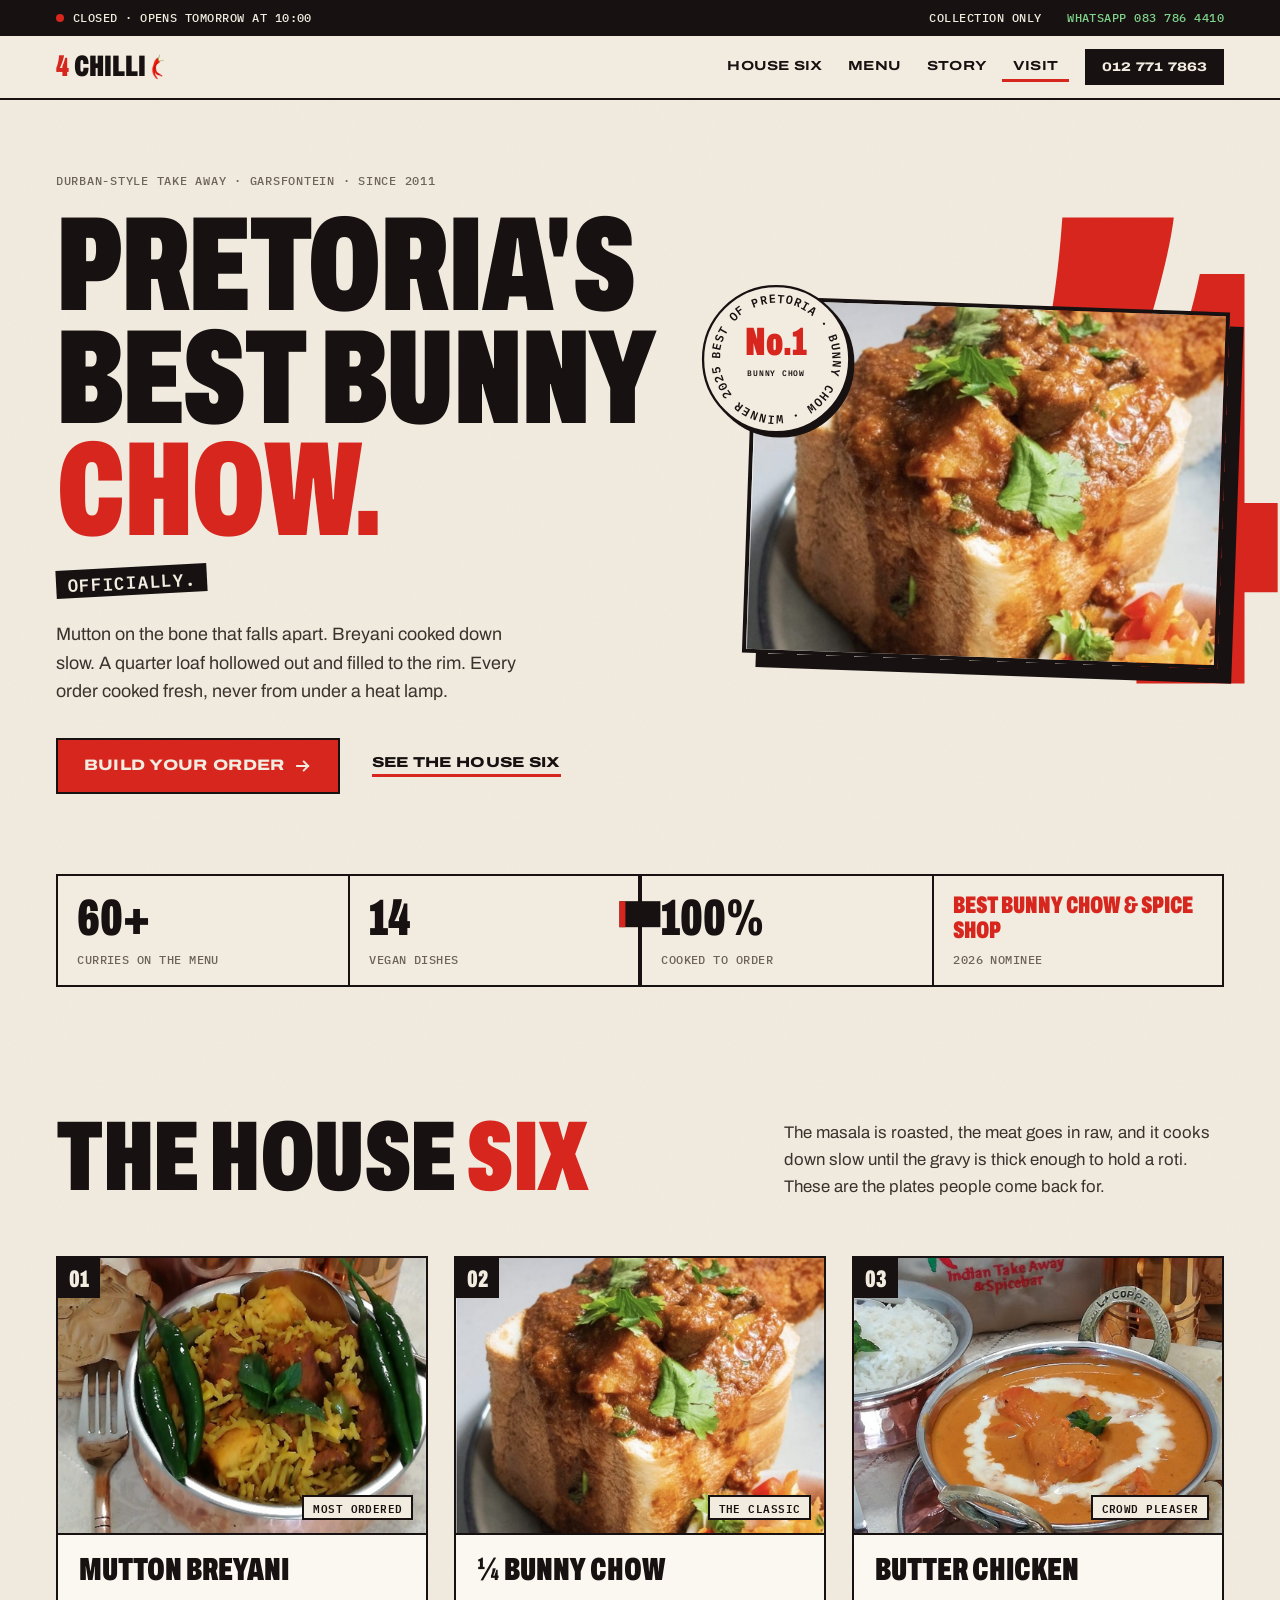
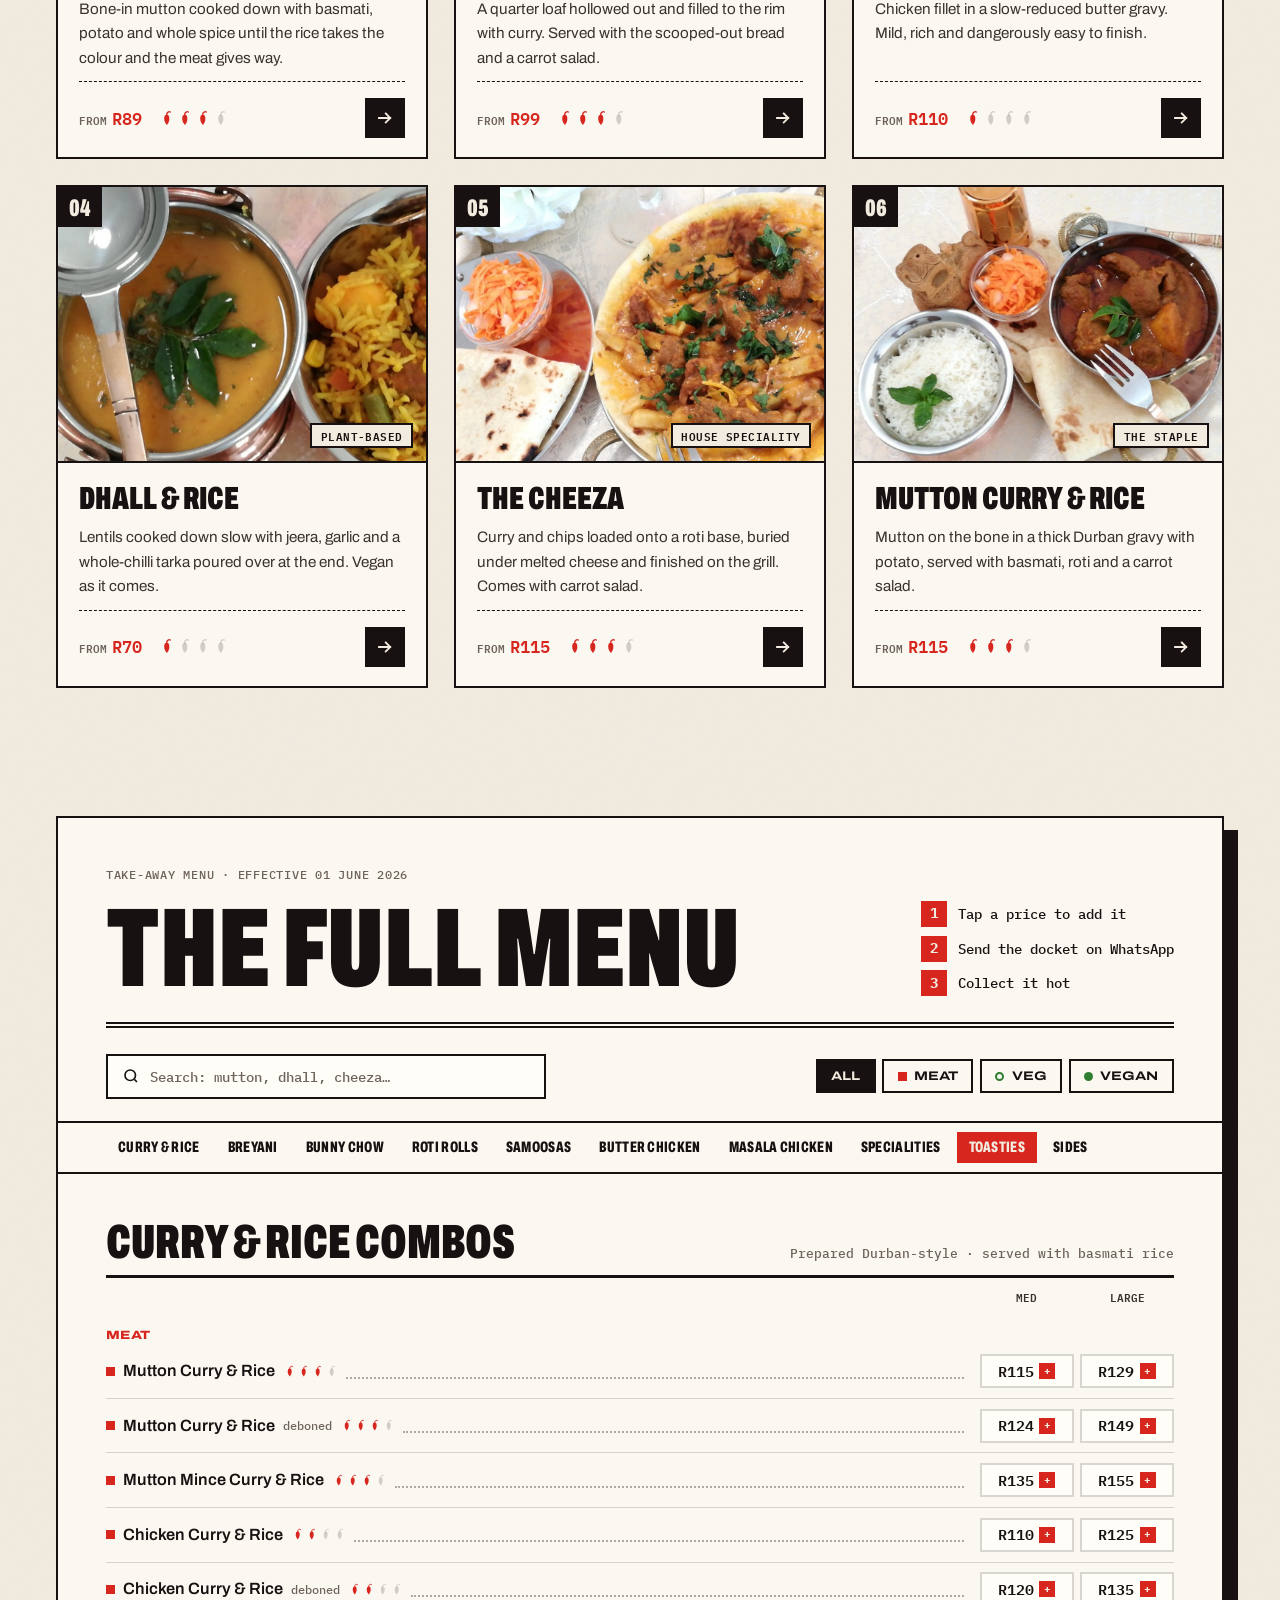
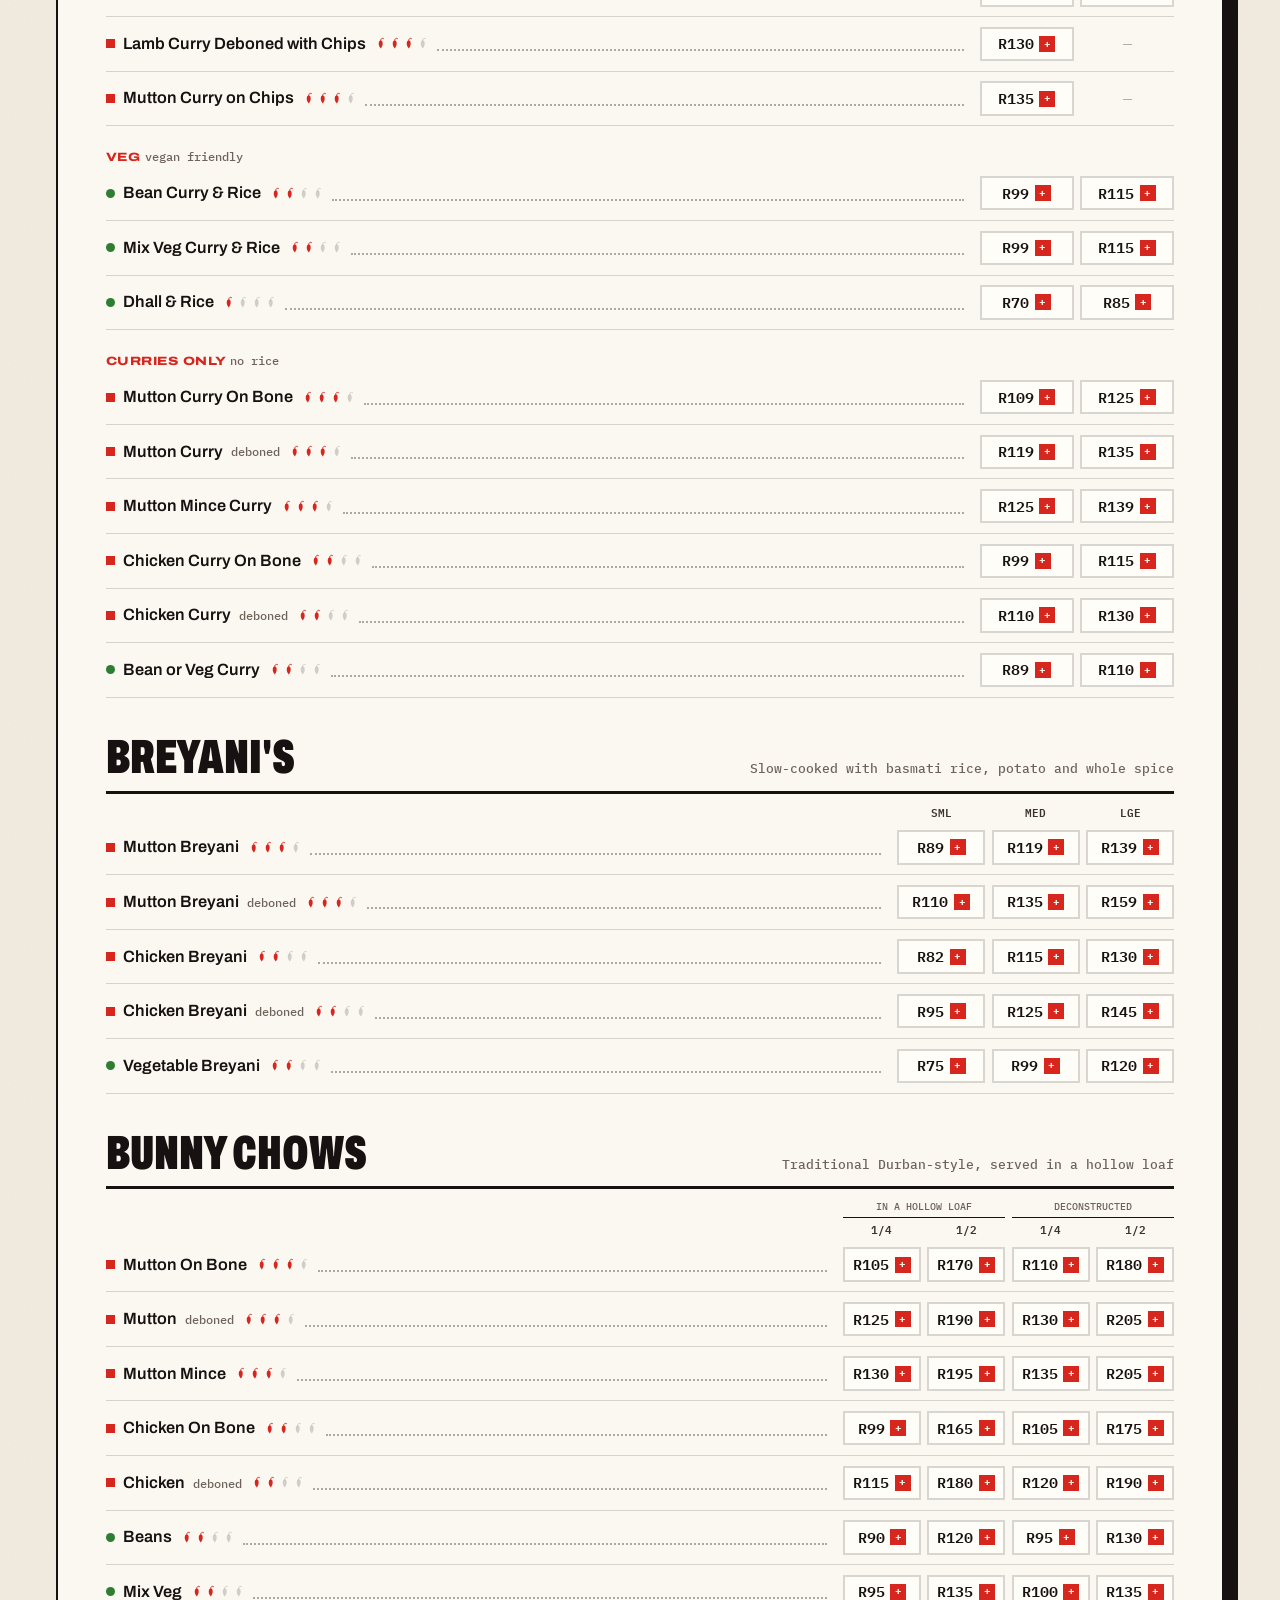
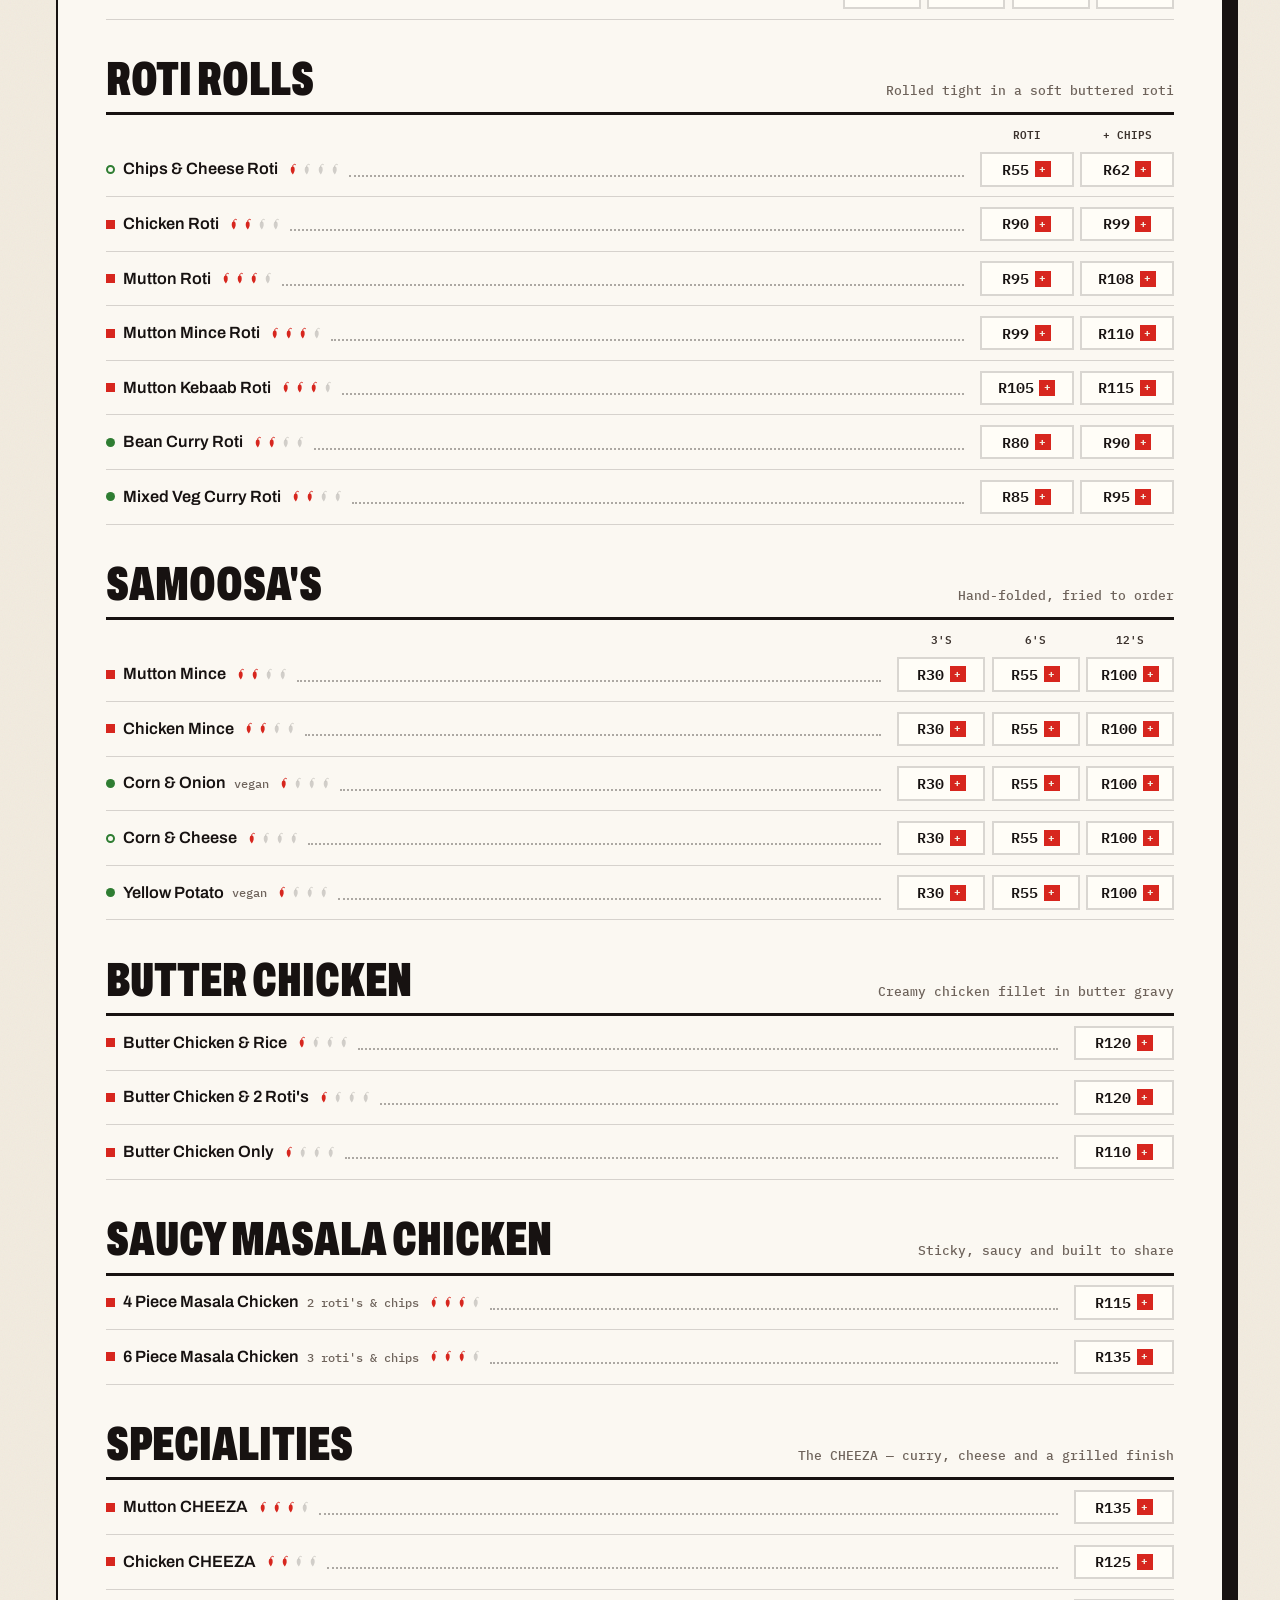
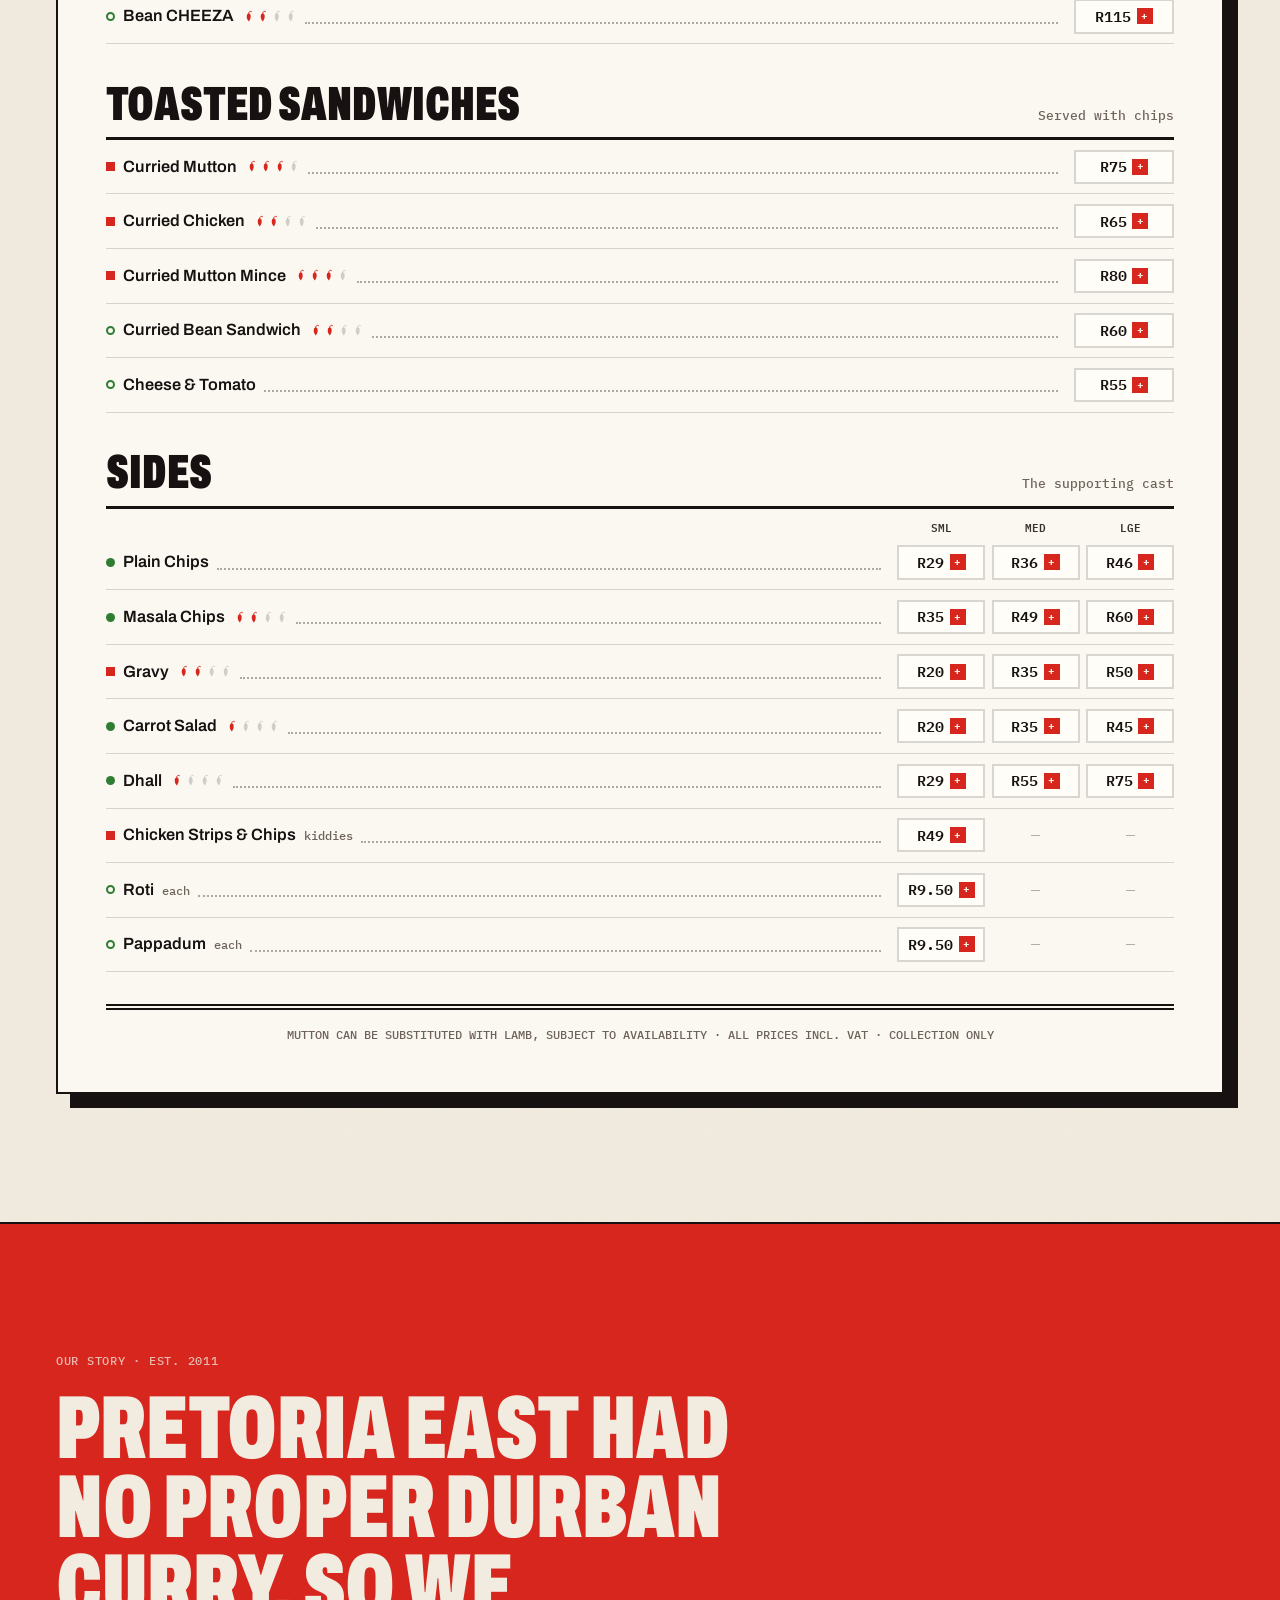
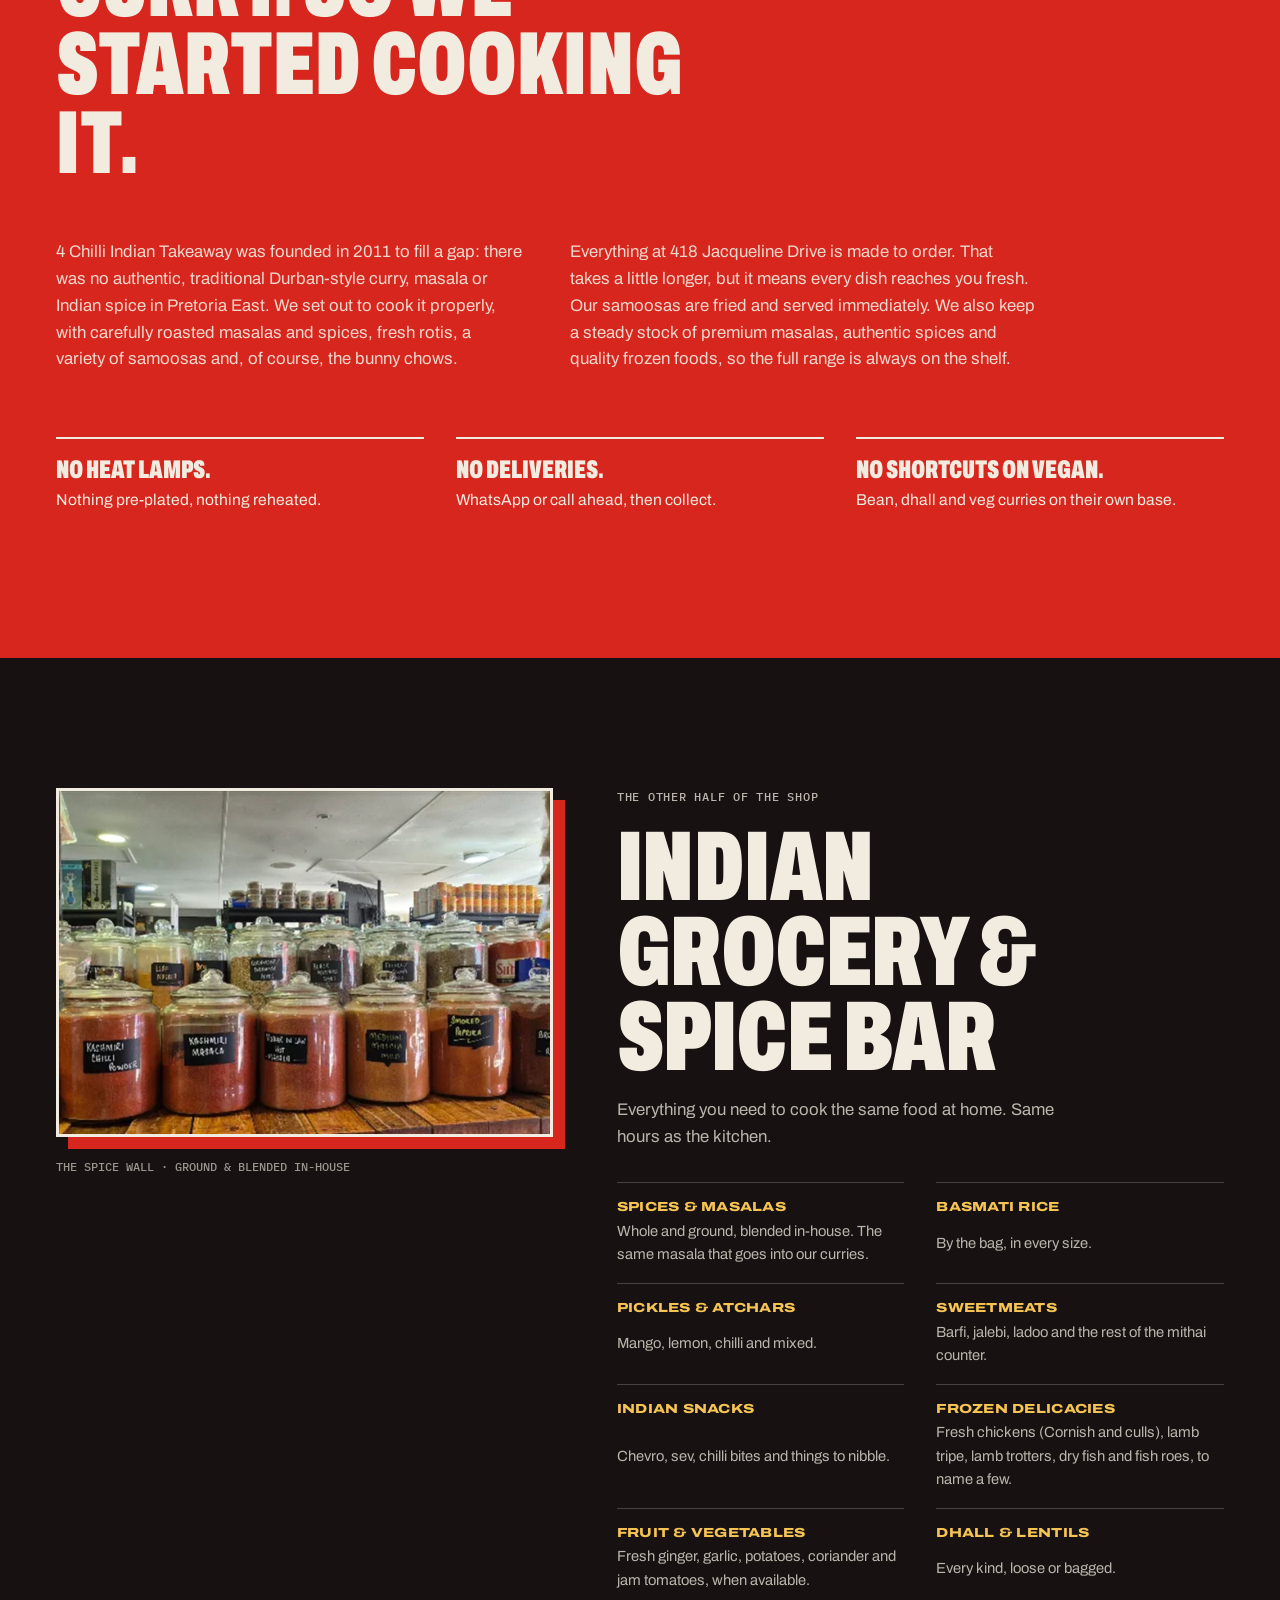
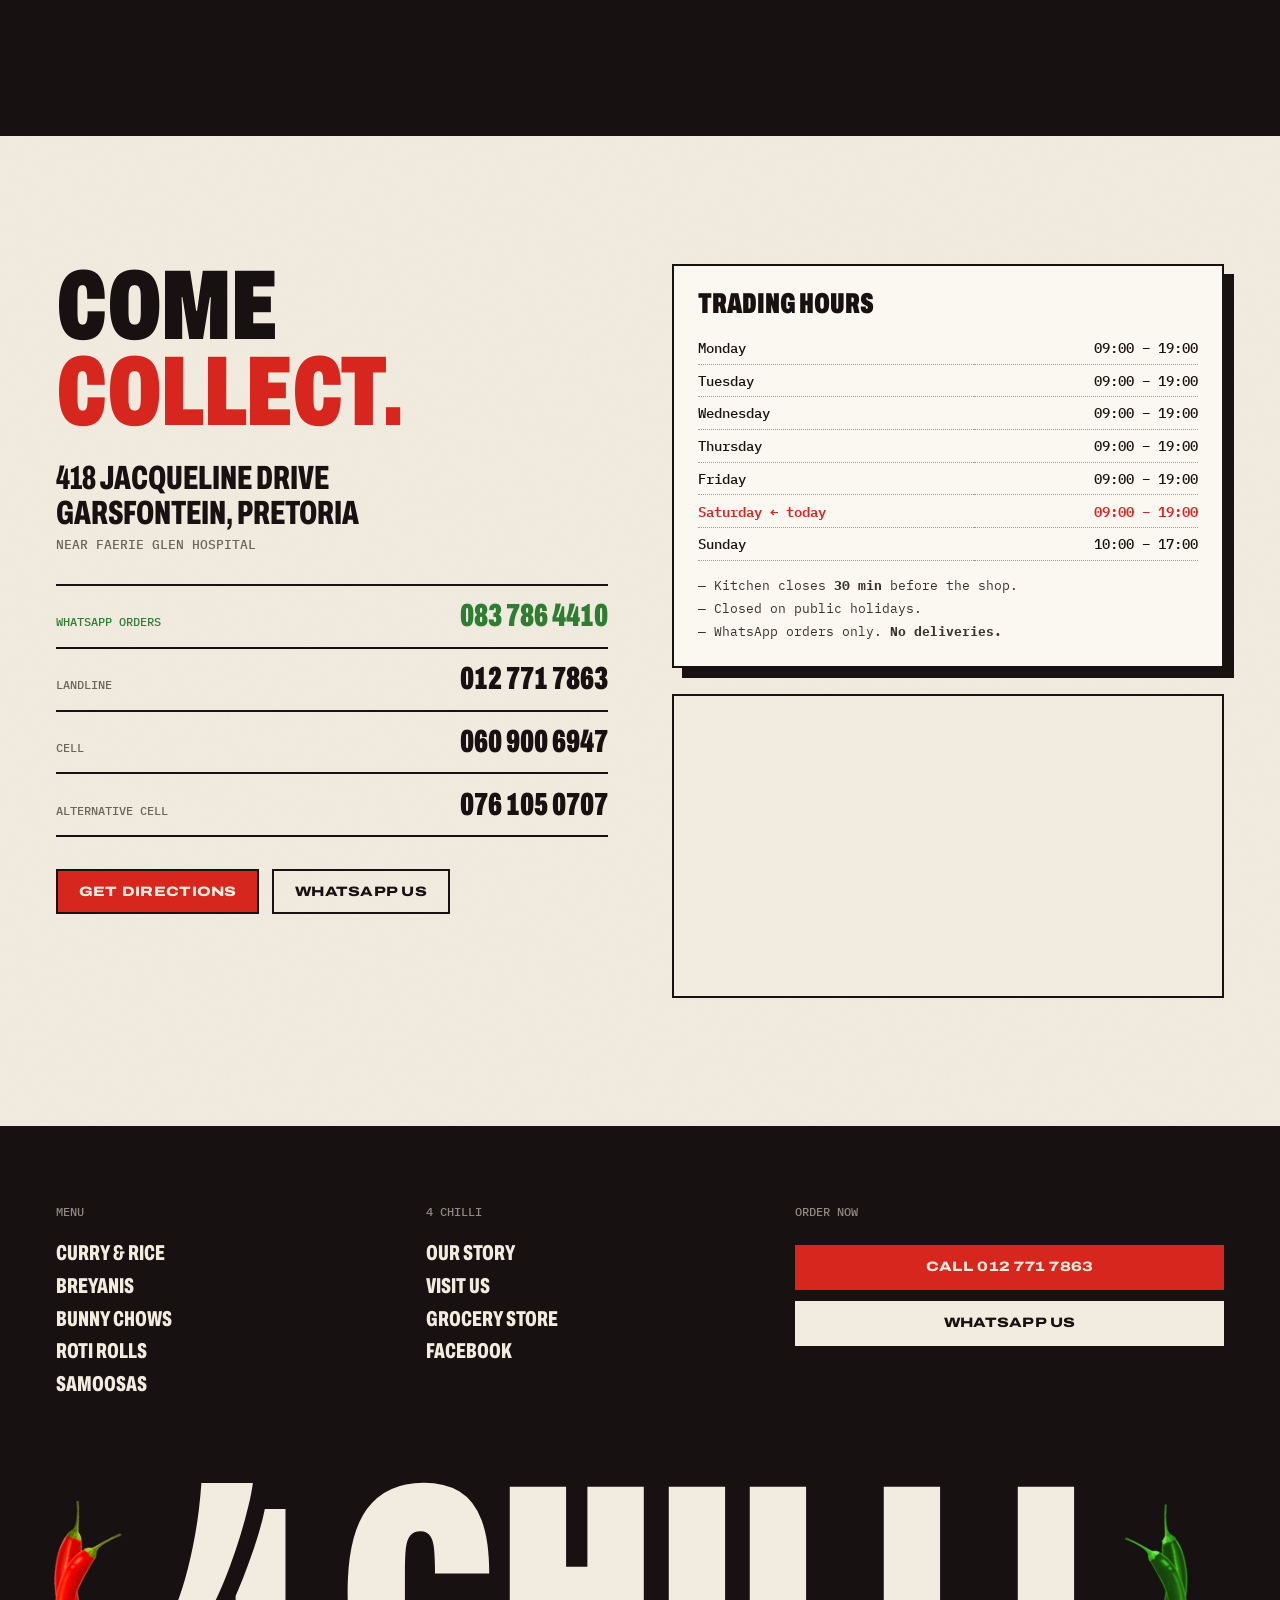
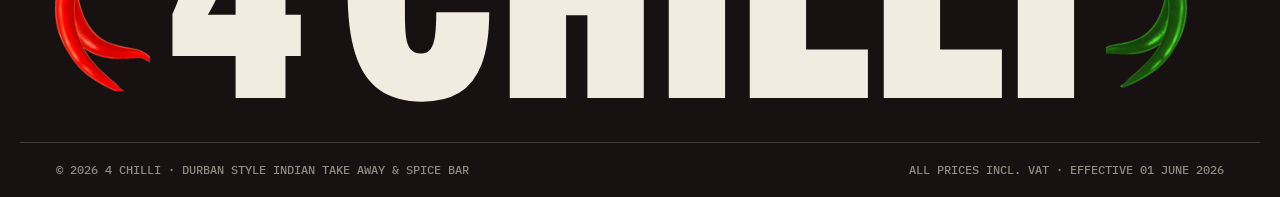
==== commit 6b46eaaf: "New logo: black coin with curved red and green chillies; coin as tab icon Add the chosen logo (trace" ====
--- a/index.html
+++ b/index.html
@@ -11,7 +11,9 @@
 <meta property="og:title" content="4 Chilli · Durban Curry Co." />
 <meta property="og:description" content="Slow-cooked mutton curry, breyani and proper bunny chows. Garsfontein, Pretoria." />
 
-<link rel="icon" href="data:image/svg+xml,%3Csvg xmlns='http://www.w3.org/2000/svg' viewBox='0 0 64 64'%3E%3Crect width='64' height='64' fill='%23d7261e'/%3E%3Ctext x='32' y='52' font-family='Arial Black,Arial' font-weight='900' font-size='54' text-anchor='middle' fill='%23f2ebdf'%3E4%3C/text%3E%3C/svg%3E" />
+<link rel="icon" href="favicon.svg" type="image/svg+xml" />
+<link rel="icon" href="favicon-32.png" sizes="32x32" type="image/png" />
+<link rel="apple-touch-icon" href="apple-touch-icon.png" />
 
 <link rel="preconnect" href="https://fonts.googleapis.com" />
 <link rel="preconnect" href="https://fonts.gstatic.com" crossorigin />
--- a/styles.css
+++ b/styles.css
@@ -196,13 +196,17 @@
 .hero__lead { margin-top: 1.6rem; max-width: 46ch; font-size: clamp(1.02rem, 1.4vw, 1.15rem); color: var(--ink-2); }
 .hero__actions { display: flex; flex-wrap: wrap; align-items: center; gap: 1.2rem 2rem; margin-top: 2rem; }
 
-.hero__plate { position: relative; z-index: 1; width: min(100%, 480px); justify-self: center; margin: 0; }
+.hero__plate { position: relative; z-index: 1; width: min(100%, 560px); justify-self: center; margin: 0; }
+/* the full, uncropped photo as a slightly tilted print: a tight crop hides the loaf and salad
+   that make a bunny chow recognisable */
 .hero__plate img {
-  width: 100%; height: auto; aspect-ratio: 1; object-fit: cover; border-radius: 50%;
+  width: 100%; height: auto; aspect-ratio: 4 / 3; object-fit: cover;
   border: 4px solid var(--ink); box-shadow: 14px 14px 0 var(--ink);
+  transform: rotate(2deg);
 }
 @media (max-width: 959px) {
-  .hero__plate { width: min(78%, 380px); }
+  .hero__plate { width: min(92%, 480px); }
+  .stamp { left: -4%; top: -12%; }
   .hero__four { top: auto; bottom: -6%; translate: 0; right: -6%; font-size: clamp(20rem, 95vw, 34rem); }
 }
 
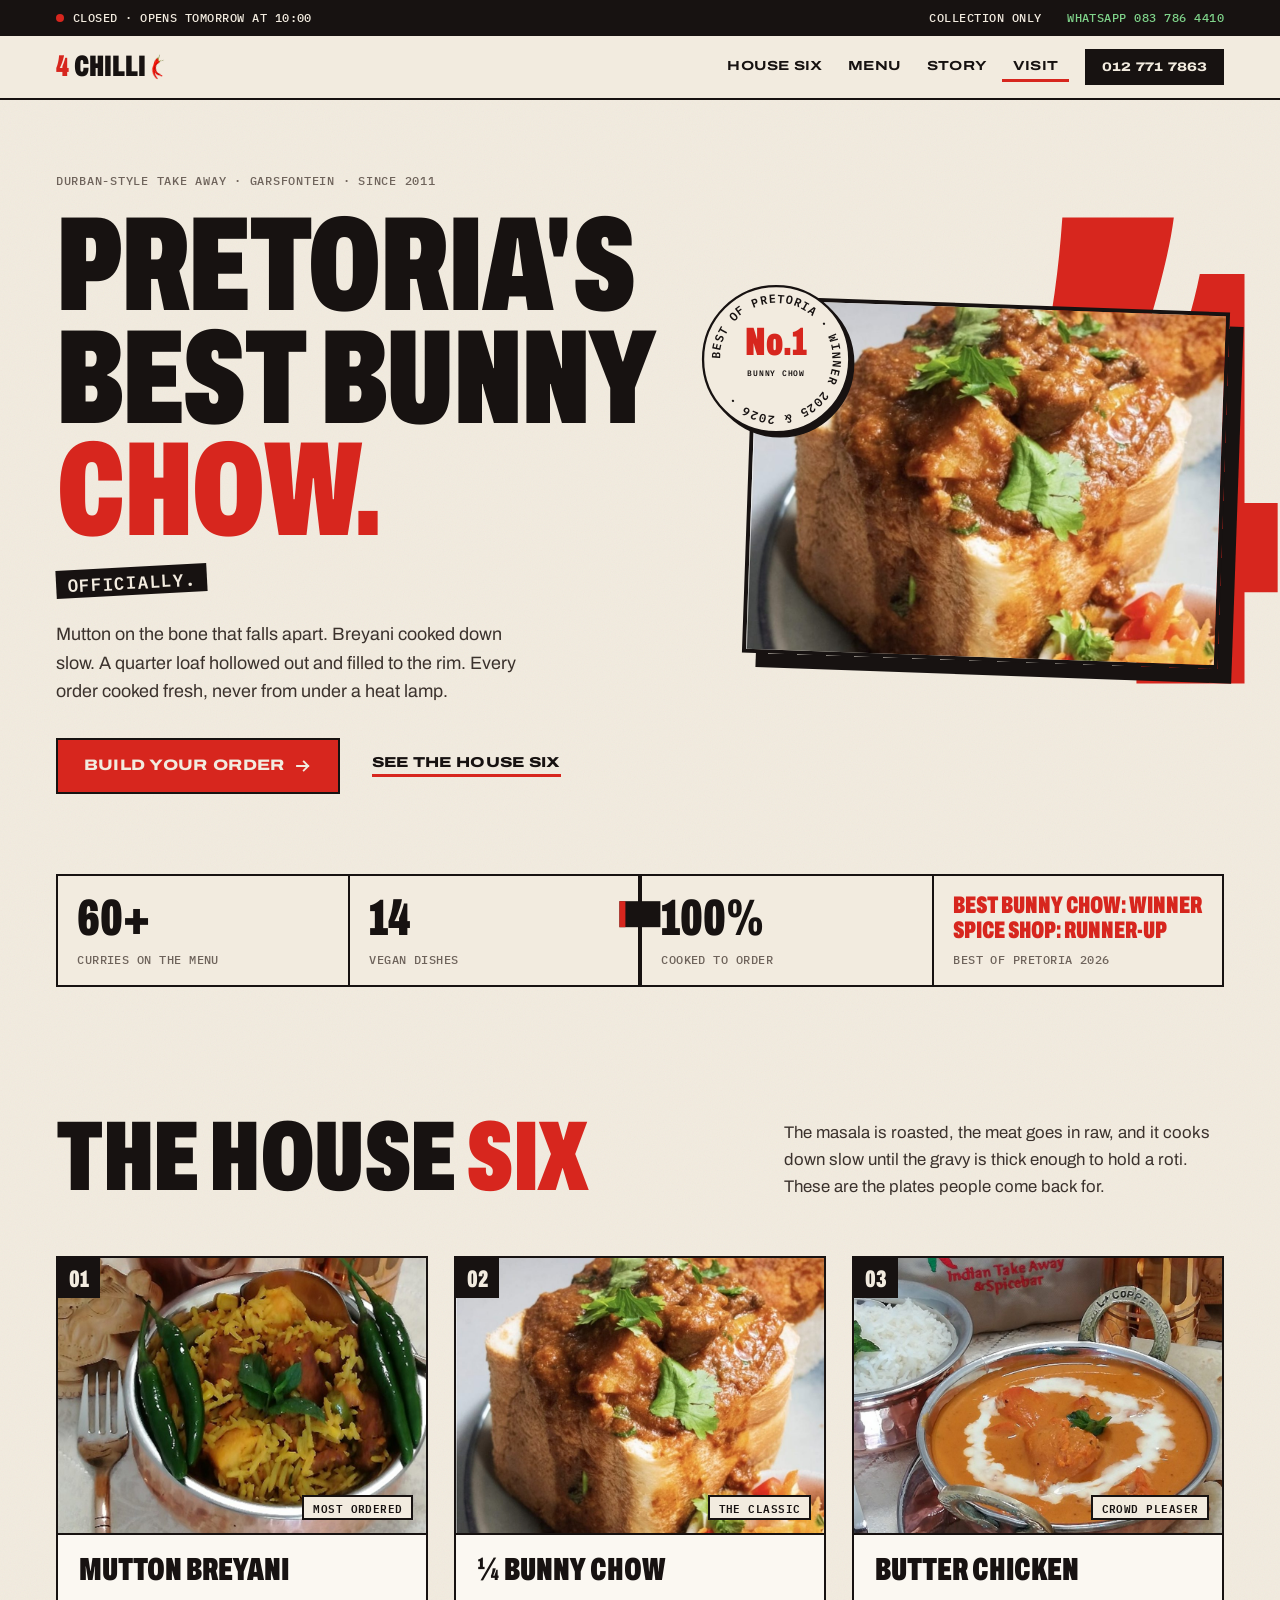
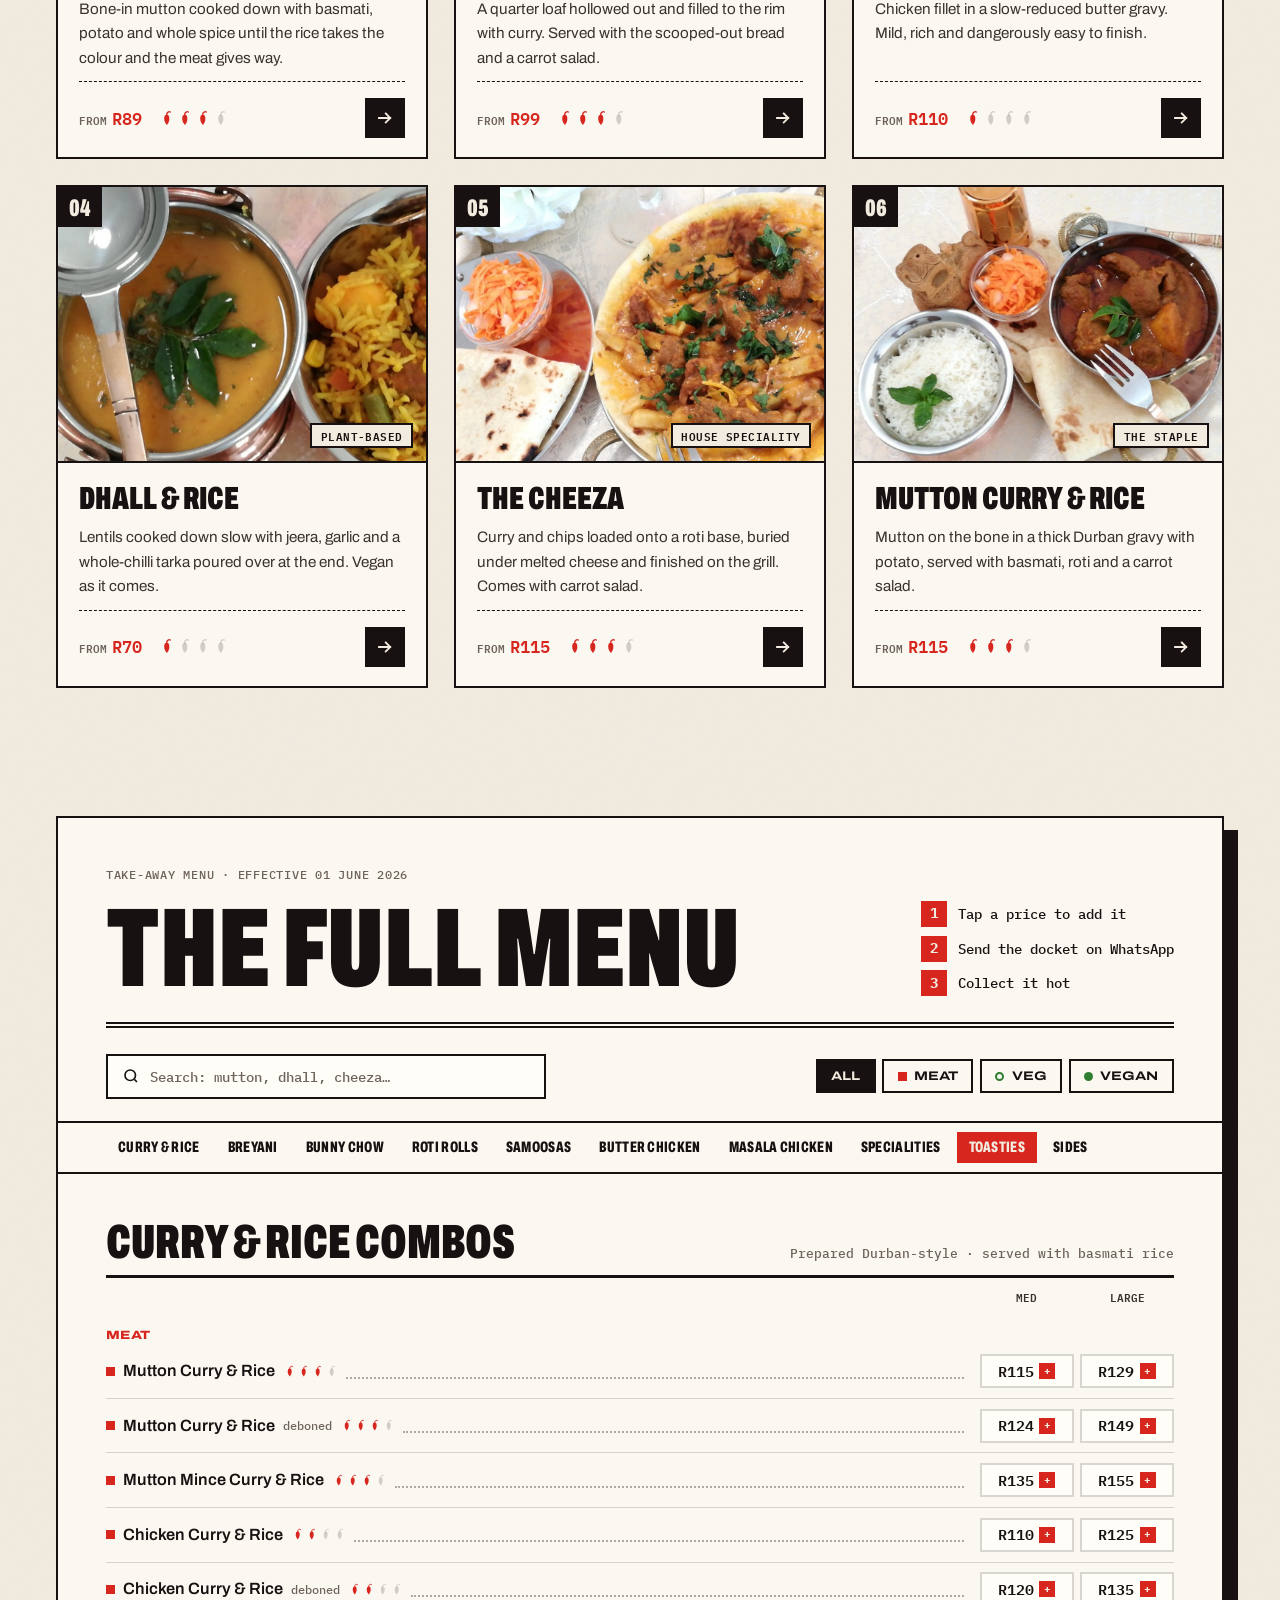
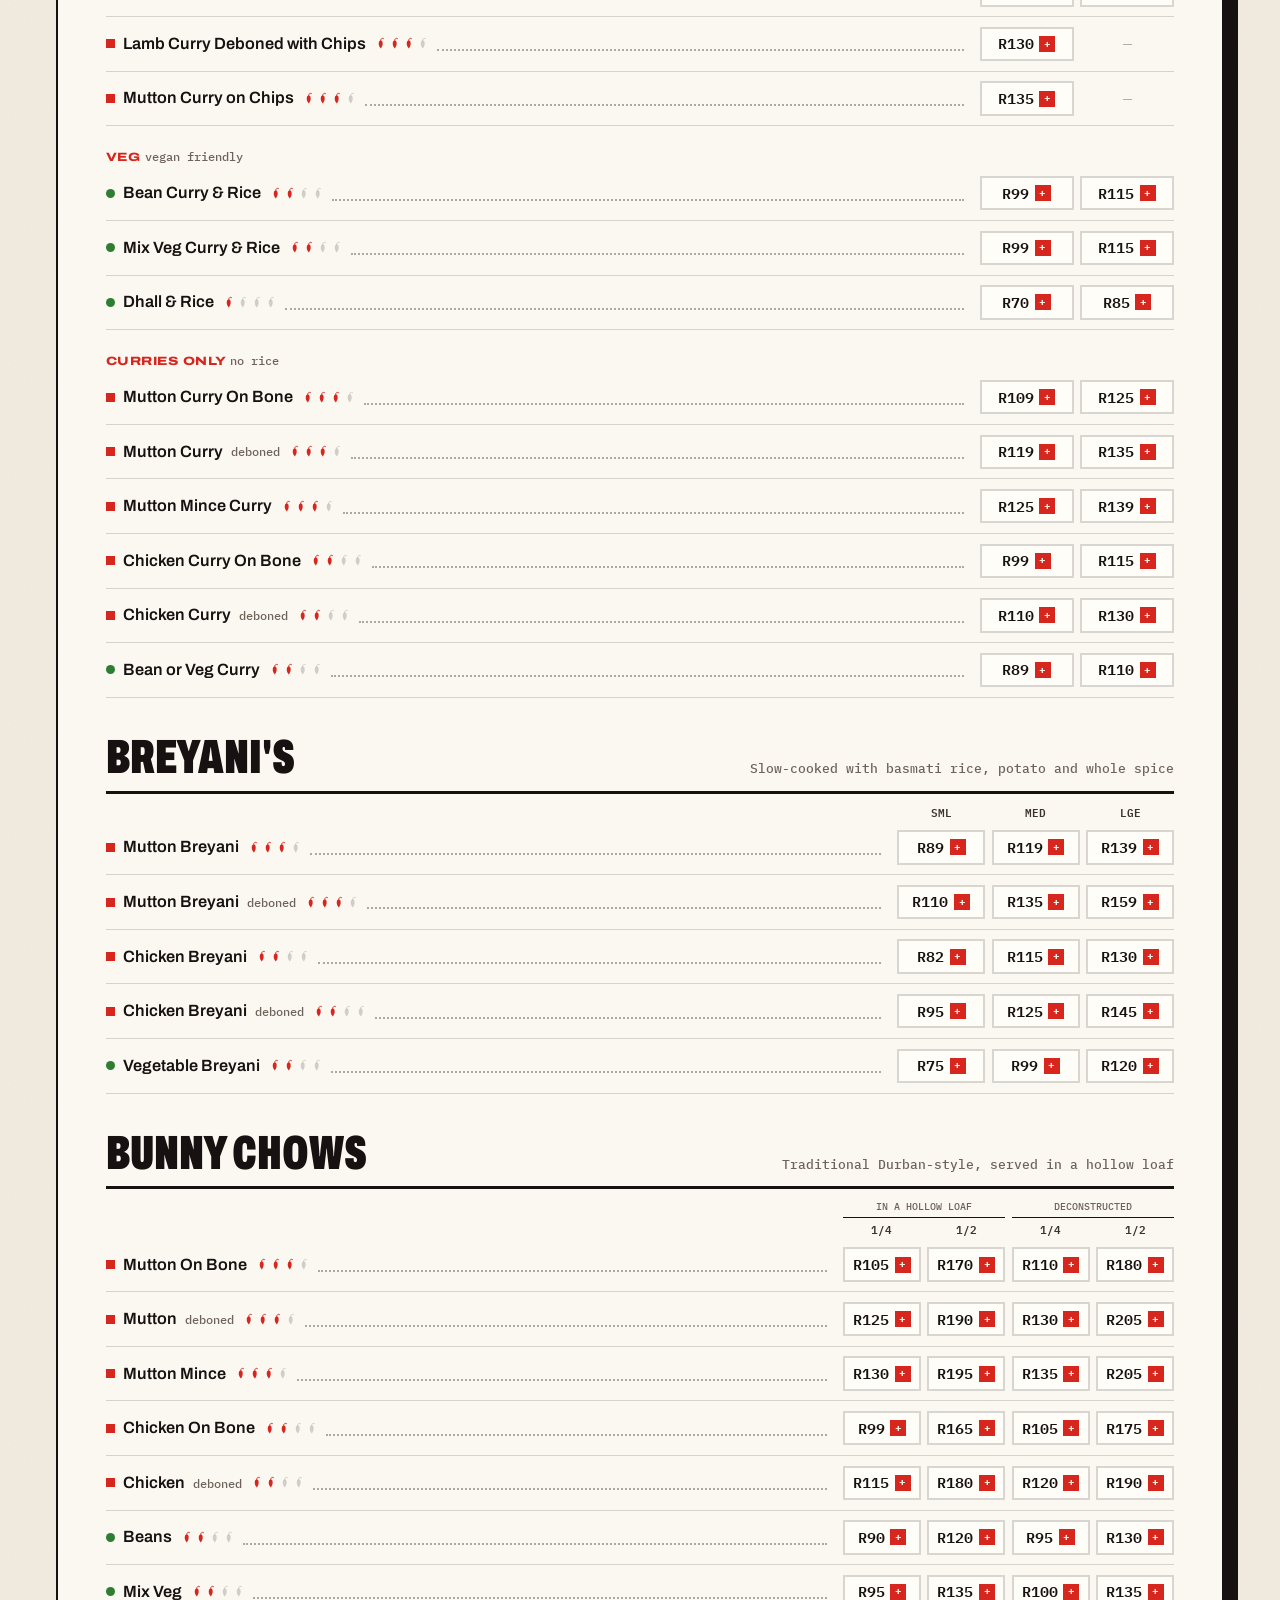
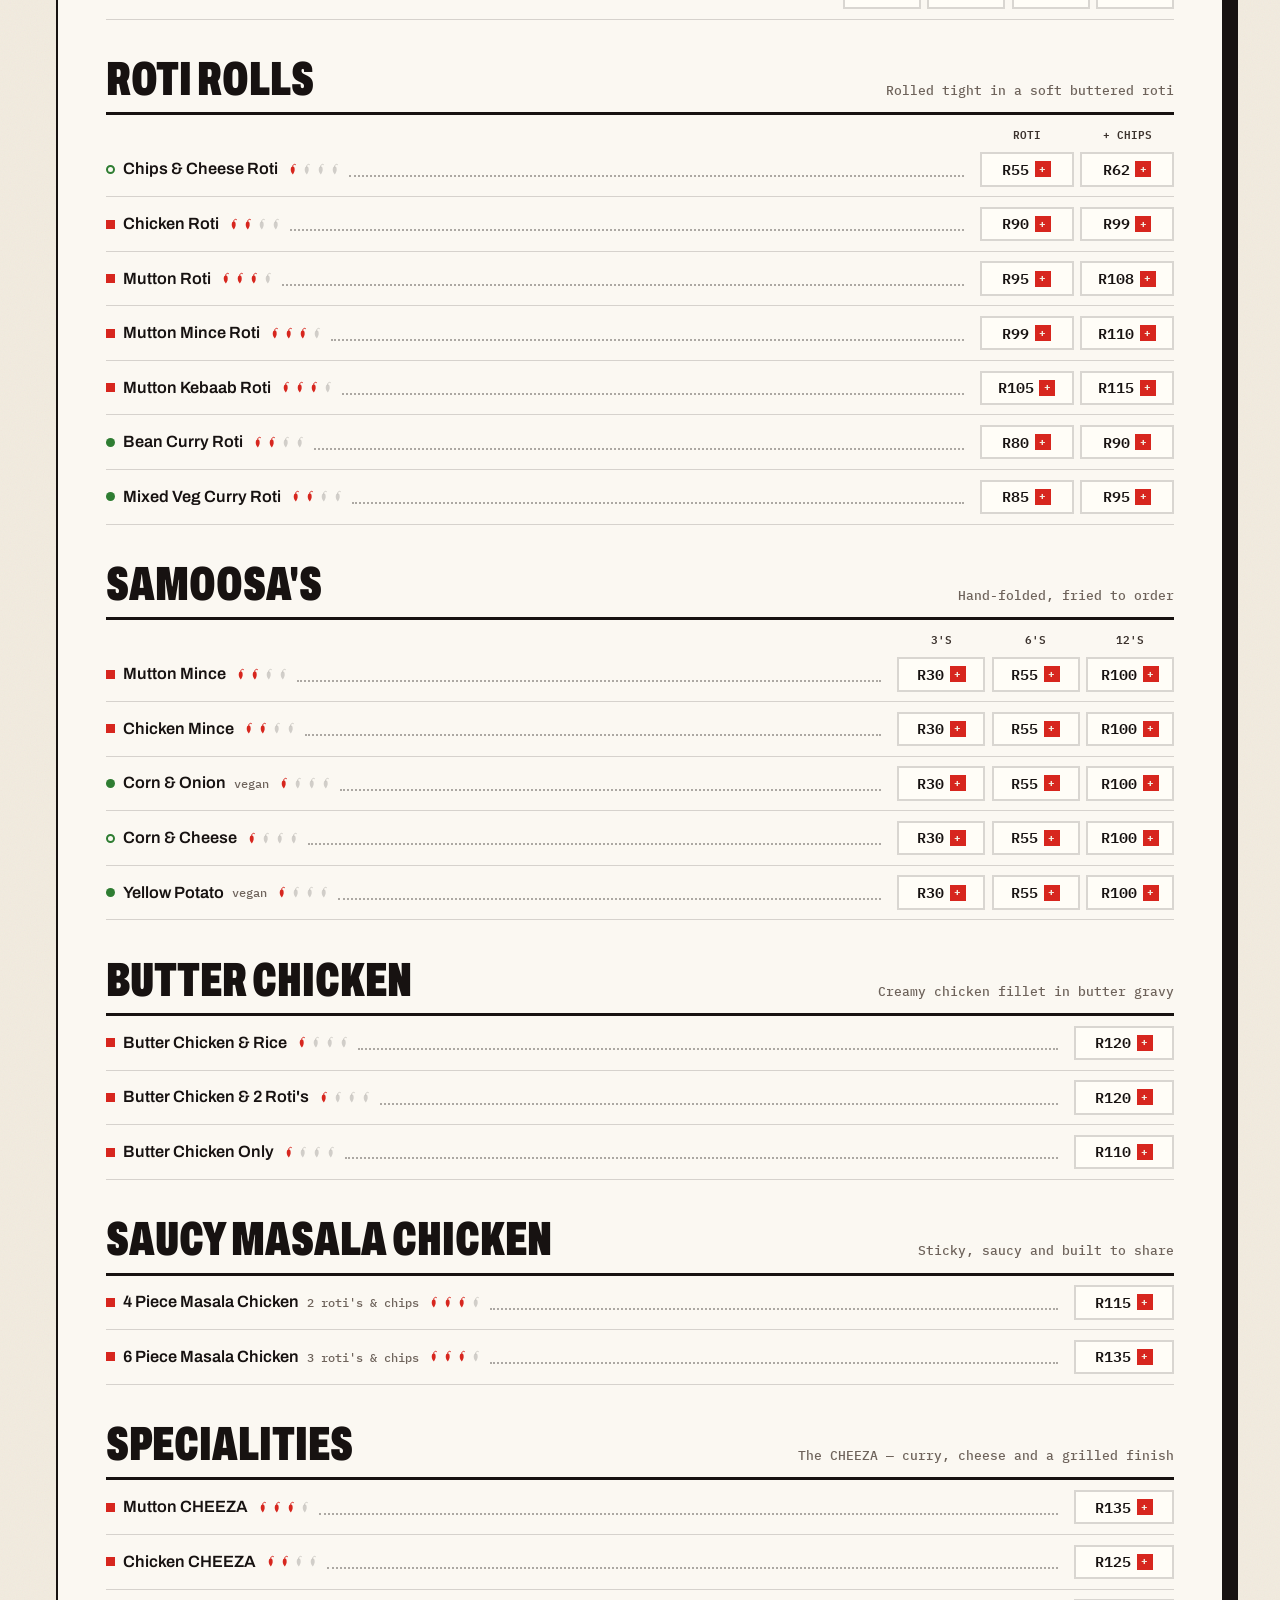
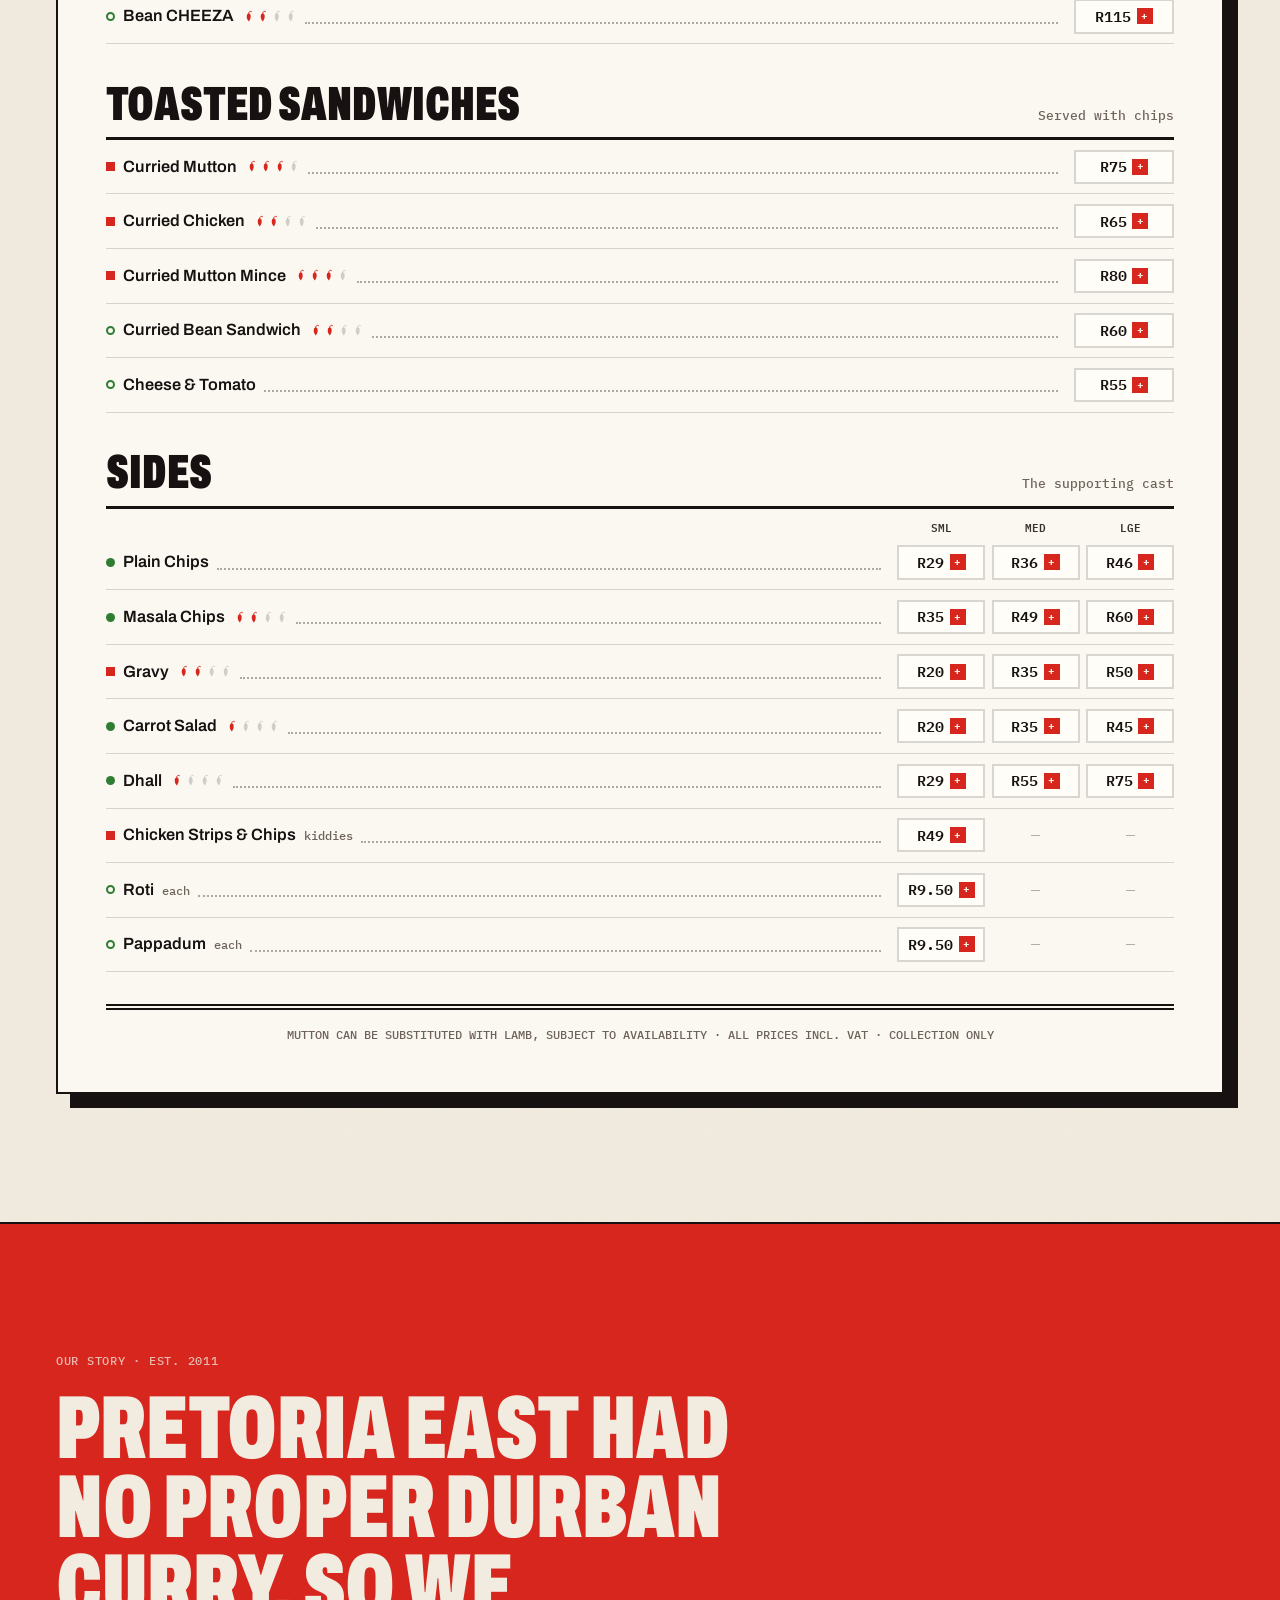
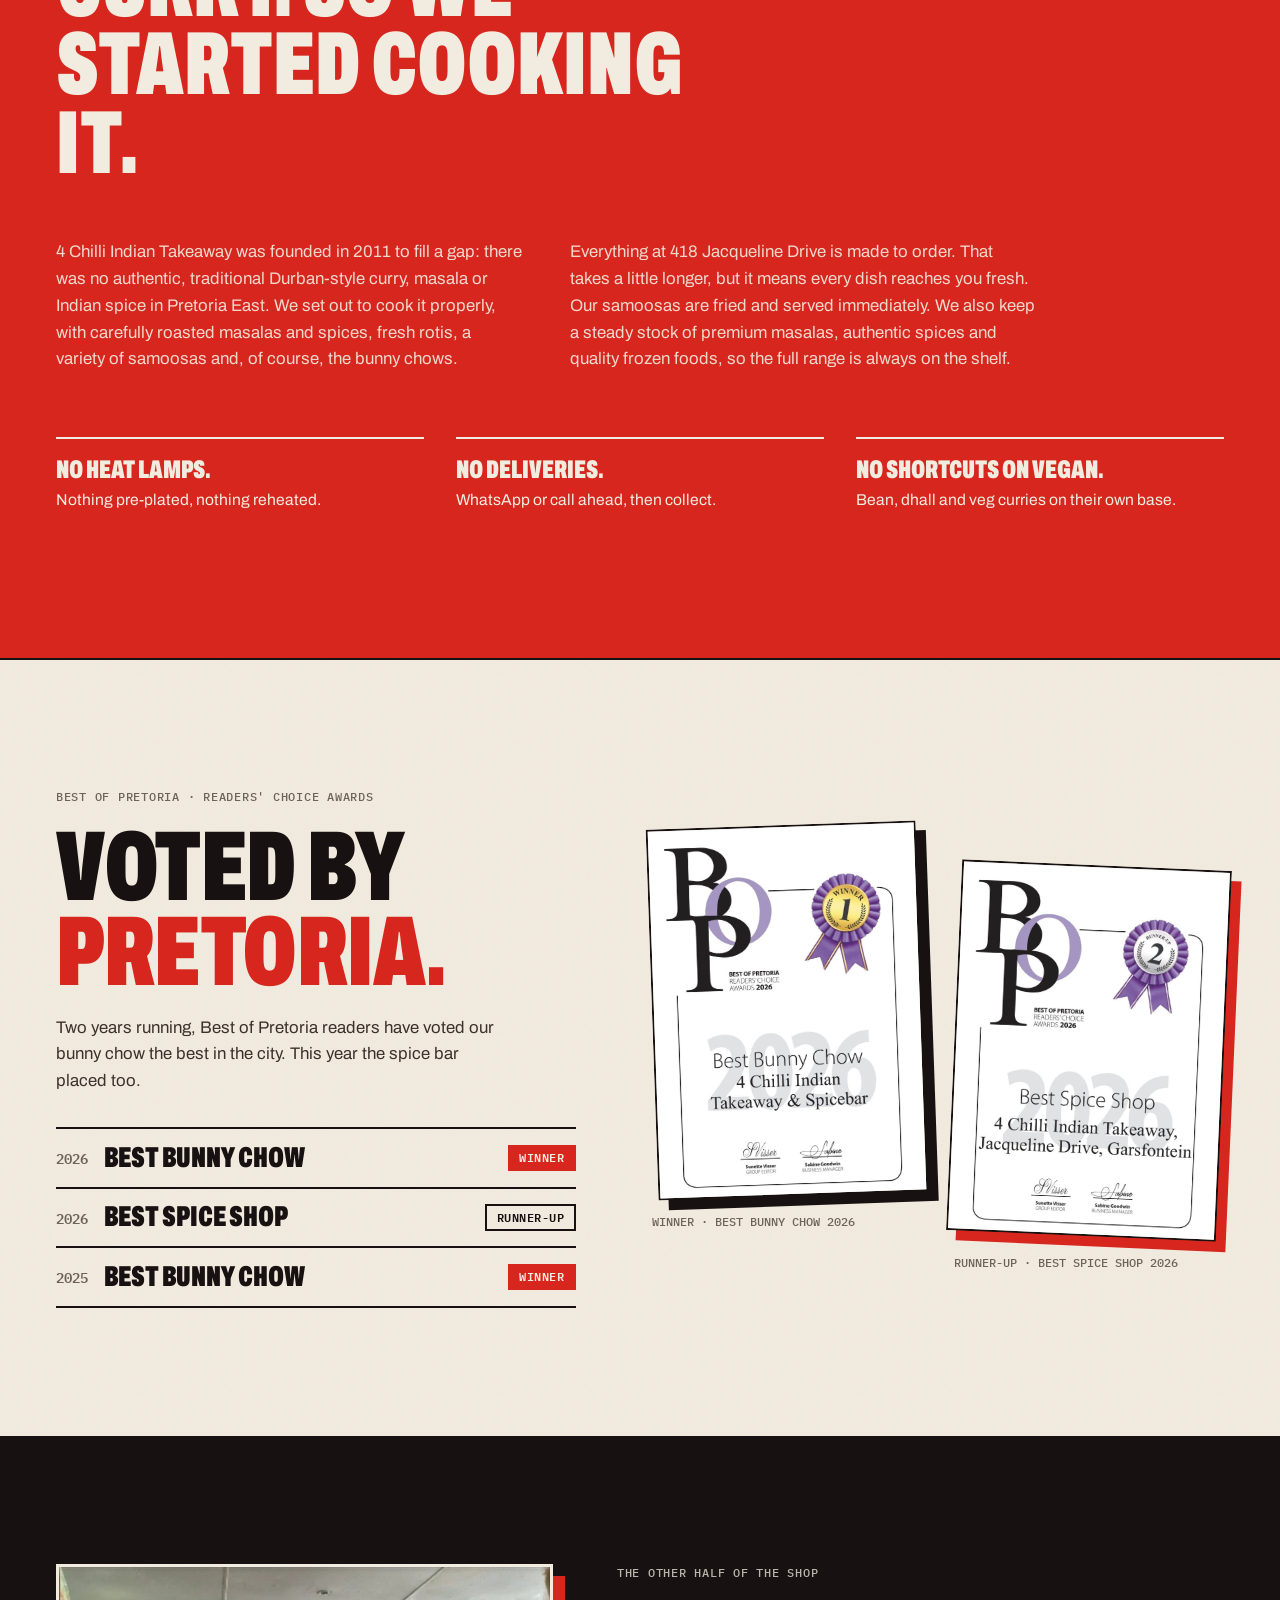
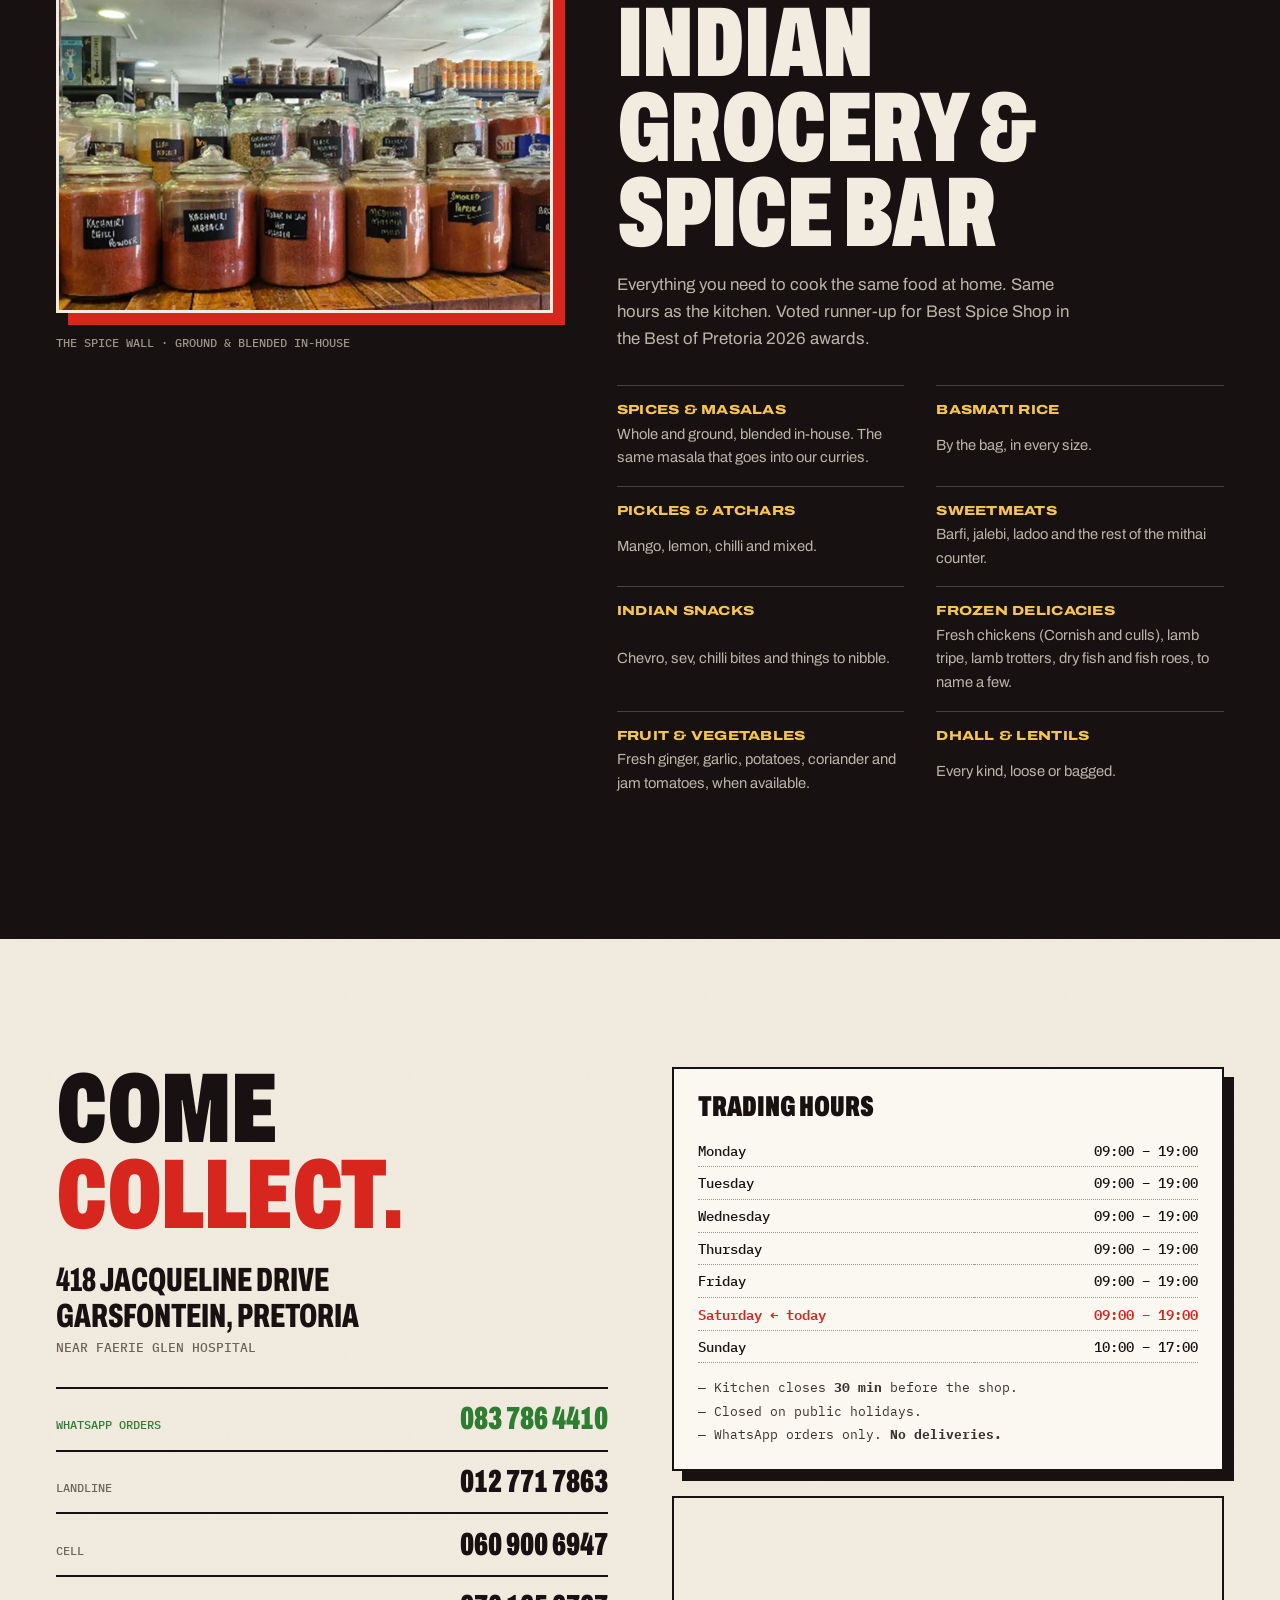
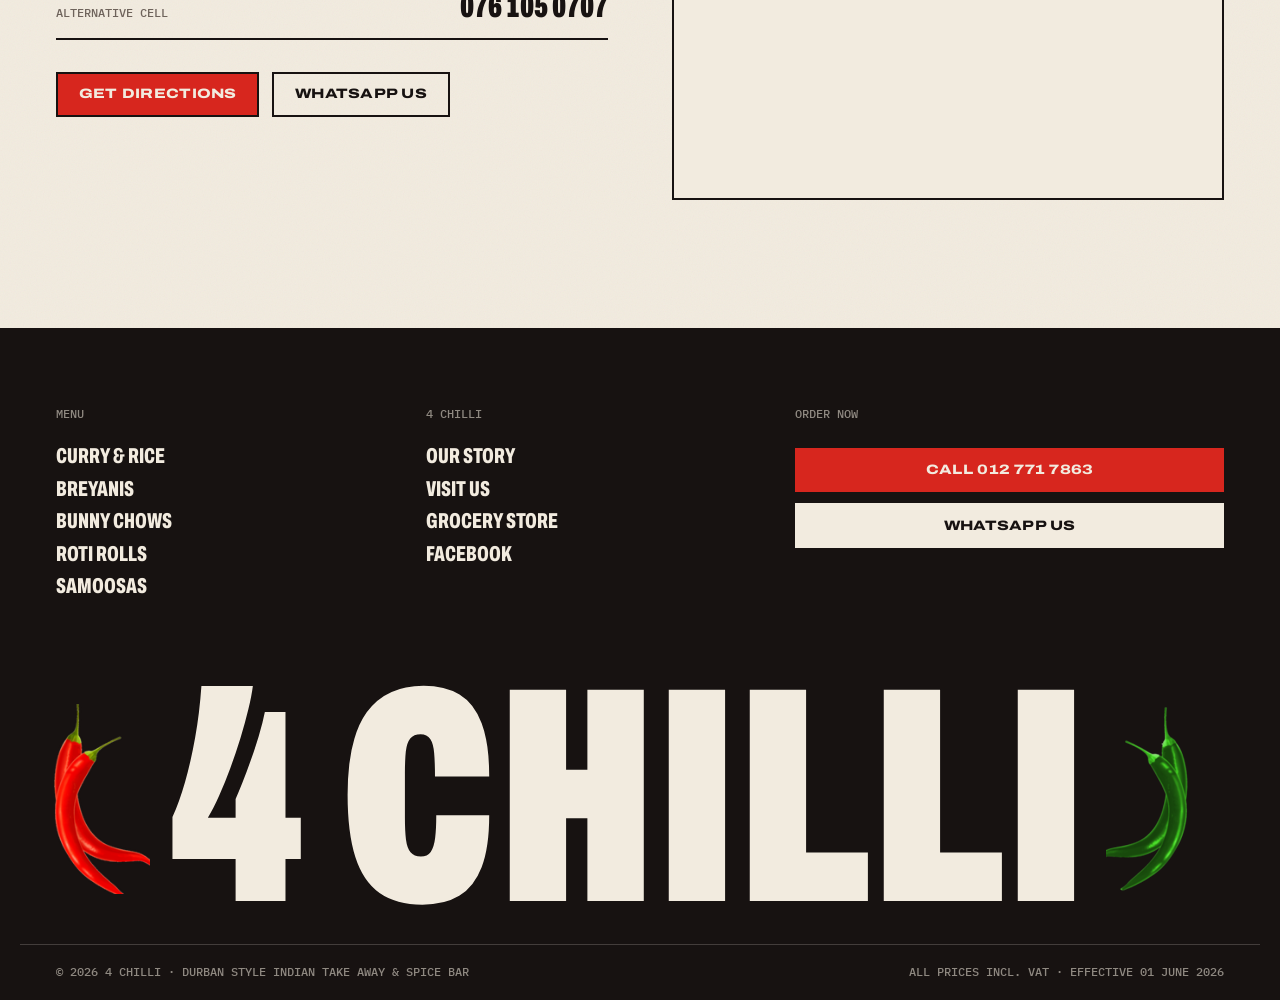
==== commit 847a99d2: "Add the 2026 Best of Pretoria awards 4 Chilli won Best Bunny Chow (again, after 2025) and placed run" ====
--- a/index.html
+++ b/index.html
@@ -121,11 +121,11 @@
     <figure class="hero__plate reveal">
       <img src="img/bunny-chow.jpg" alt="A quarter bunny chow filled with mutton curry and topped with coriander" width="1000" height="750" fetchpriority="high" />
       <!-- rotating award stamp; the text sits on a circular path -->
-      <svg class="stamp" viewBox="0 0 200 200" aria-label="Best of Pretoria 2025, Bunny Chow winner" role="img">
+      <svg class="stamp" viewBox="0 0 200 200" aria-label="Best of Pretoria Best Bunny Chow winner, 2025 and 2026" role="img">
         <defs><path id="ring" d="M100,100 m-74,0 a74,74 0 1,1 148,0 a74,74 0 1,1 -148,0"/></defs>
         <circle cx="100" cy="100" r="96" class="stamp__bg"/>
         <g class="stamp__spin">
-          <text><textPath href="#ring" startOffset="0">BEST OF PRETORIA · BUNNY CHOW · WINNER 2025 ·</textPath></text>
+          <text><textPath href="#ring" startOffset="0">BEST OF PRETORIA · WINNER 2025 &amp; 2026 ·</textPath></text>
         </g>
         <text x="100" y="94" text-anchor="middle" class="stamp__big">No.1</text>
         <text x="100" y="122" text-anchor="middle" class="stamp__small">BUNNY CHOW</text>
@@ -137,7 +137,7 @@
     <div><dt>Curries on the menu</dt><dd><span class="count" data-count="60">0</span>+</dd></div>
     <div><dt>Vegan dishes</dt><dd><span class="count" data-count="14">0</span></dd></div>
     <div><dt>Cooked to order</dt><dd>100%</dd></div>
-    <div><dt>2026 nominee</dt><dd class="facts__txt">Best bunny chow &amp; spice shop</dd></div>
+    <div><dt>Best of Pretoria 2026</dt><dd class="facts__txt">Best bunny chow: winner<br />Spice shop: runner-up</dd></div>
   </dl>
 </section>
 
@@ -214,6 +214,35 @@
   </div>
 </section>
 
+<!-- ══ Awards: the Best of Pretoria certificates as pinned-up prints ══ -->
+<section class="section awards" id="awards">
+  <div class="wrap awards__grid">
+    <div class="awards__copy">
+      <p class="kicker reveal">Best of Pretoria · Readers' Choice Awards</p>
+      <h2 class="head__title reveal">Voted by <span class="red">Pretoria.</span></h2>
+      <p class="awards__lead reveal">Two years running, Best of Pretoria readers have voted our bunny chow the best in the city. This year the spice bar placed too.</p>
+      <ul class="awards__list">
+        <li class="reveal"><span class="awards__year">2026</span><b>Best Bunny Chow</b><span class="awards__tag awards__tag--win">Winner</span></li>
+        <li class="reveal"><span class="awards__year">2026</span><b>Best Spice Shop</b><span class="awards__tag">Runner-up</span></li>
+        <li class="reveal"><span class="awards__year">2025</span><b>Best Bunny Chow</b><span class="awards__tag awards__tag--win">Winner</span></li>
+      </ul>
+    </div>
+
+    <div class="awards__certs">
+      <figure class="cert reveal">
+        <img src="img/award-2026-best-bunny-chow.jpg" alt="Best of Pretoria Readers' Choice Awards 2026 certificate: Winner, Best Bunny Chow, 4 Chilli Indian Takeaway &amp; Spicebar"
+             loading="lazy" decoding="async" width="720" height="993" />
+        <figcaption>Winner · Best Bunny Chow 2026</figcaption>
+      </figure>
+      <figure class="cert cert--tilt reveal">
+        <img src="img/award-2026-best-spice-shop.jpg" alt="Best of Pretoria Readers' Choice Awards 2026 certificate: Runner-up, Best Spice Shop, 4 Chilli Indian Takeaway, Jacqueline Drive, Garsfontein"
+             loading="lazy" decoding="async" width="720" height="994" />
+        <figcaption>Runner-up · Best Spice Shop 2026</figcaption>
+      </figure>
+    </div>
+  </div>
+</section>
+
 <!-- ══ Grocery: ink block ══ -->
 <section class="section grocery" id="grocery">
   <div class="wrap grocery__grid">
@@ -226,7 +255,7 @@
     <div>
       <p class="kicker kicker--light reveal">The other half of the shop</p>
       <h2 class="head__title head__title--light reveal">Indian grocery &amp; spice bar</h2>
-      <p class="grocery__lead reveal">Everything you need to cook the same food at home. Same hours as the kitchen.</p>
+      <p class="grocery__lead reveal">Everything you need to cook the same food at home. Same hours as the kitchen. Voted runner-up for Best Spice Shop in the Best of Pretoria 2026 awards.</p>
       <ul class="shelf">
         <li class="shelf__item"><b>Spices &amp; masalas</b><span>Whole and ground, blended in-house. The same masala that goes into our curries.</span></li>
         <li class="shelf__item"><b>Basmati rice</b><span>By the bag, in every size.</span></li>
@@ -355,7 +384,7 @@
       <a class="tray__copy" href="tel:+27127717863">Rather call</a>
       <button class="tray__clear" id="trayClear">Clear</button>
     </div>
-    <p class="tray__note">This opens WhatsApp with your order typed out; you still press send. It's confirmed once the kitchen replies.</p>
+    <p class="tray__note">This opens WhatsApp with your order and its order number typed out; you still press send. It's confirmed once the kitchen replies with your number.</p>
   </footer>
 </aside>
 <div class="scrim" id="scrim"></div>
@@ -368,8 +397,10 @@
       <svg viewBox="0 0 64 64"><use href="#i-chilli"/></svg>
     </span>
     <h3 class="modal__title" id="sentTitle">Docket sent to WhatsApp</h3>
+    <p class="modal__ref">Your order <b id="sentRef">#—</b></p>
     <p class="modal__body" id="sentBody">
-      Wait for the kitchen to confirm. <b>No reply within 5&nbsp;minutes? Call the shop.</b>
+      The kitchen will confirm this order number on WhatsApp.
+      <b>No reply within 5&nbsp;minutes? Call the shop</b> and quote the number.
       Your order isn't confirmed until we reply.
     </p>
     <a class="btn btn--red btn--block" href="tel:+27127717863">Call 012 771 7863</a>
--- a/styles.css
+++ b/styles.css
@@ -446,6 +446,28 @@
 .rules li { padding: 1.1rem 0; border-top: 2px solid var(--paper); font-size: .98rem; }
 .rules b { display: block; margin-bottom: .3rem; font: 900 1.6rem/1 var(--font); font-stretch: var(--condensed); text-transform: uppercase; }
 
+/* ── 8b. Awards ─────────────────────────────────────────── */
+.awards__grid { display: grid; gap: clamp(2.5rem, 6vw, 5rem); align-items: center; }
+@media (min-width: 960px) { .awards__grid { grid-template-columns: 1fr 1.1fr; } }
+.awards__lead { margin-top: 1.2rem; max-width: 44ch; font-size: 1.05rem; color: var(--ink-2); }
+.awards__list { margin-top: 2rem; border-bottom: var(--rule); }
+.awards__list li { display: flex; align-items: center; gap: 1rem; padding: .9rem 0; border-top: var(--rule); }
+.awards__year { font: 600 .85rem/1 var(--mono); color: var(--muted); }
+.awards__list b { flex: 1; font: 900 clamp(1.4rem, 2.6vw, 1.8rem)/1 var(--font); font-stretch: var(--condensed); text-transform: uppercase; }
+.awards__tag {
+  padding: .35rem .6rem; border: var(--rule);
+  font: 600 .72rem/1 var(--mono); text-transform: uppercase; letter-spacing: .04em;
+}
+.awards__tag--win { background: var(--red); border-color: var(--red); color: var(--paper); }
+
+/* the certificates, pinned up like prints with a hard offset shadow */
+.awards__certs { display: grid; grid-template-columns: 1fr 1fr; gap: clamp(1rem, 3vw, 2rem); align-items: start; }
+.cert { margin: 0; }
+.cert img { width: 100%; height: auto; background: #fff; border: var(--rule); box-shadow: 10px 10px 0 var(--ink); transform: rotate(-2deg); }
+.cert--tilt { margin-top: 2.5rem; }
+.cert--tilt img { transform: rotate(2.5deg); box-shadow: 10px 10px 0 var(--red); }
+.cert figcaption { margin-top: 1.2rem; font: 500 .72rem/1.3 var(--mono); text-transform: uppercase; color: var(--muted); }
+
 /* ── 9. Grocery ─────────────────────────────────────────── */
 .grocery { background: var(--ink); color: var(--paper); }
 .grocery__grid { display: grid; gap: clamp(2.5rem, 5vw, 4.5rem); align-items: start; }
@@ -626,6 +648,8 @@
 .modal__icon svg { width: 44px; margin: 0 auto; fill: var(--red); color: var(--red); }
 .modal__title { font: 900 2rem/.95 var(--font); font-stretch: var(--condensed); text-transform: uppercase; }
 .modal__body { margin-bottom: .4rem; font-size: .95rem; color: var(--ink-2); }
+.modal__ref { font: 500 .78rem/1 var(--mono); text-transform: uppercase; color: var(--muted); }
+.modal__ref b { display: block; margin-top: .4rem; font: 600 1.9rem/1 var(--mono); letter-spacing: .04em; color: var(--red); text-transform: none; }
 
 .toast {
   position: fixed; left: 50%; bottom: 1.5rem; z-index: 140;
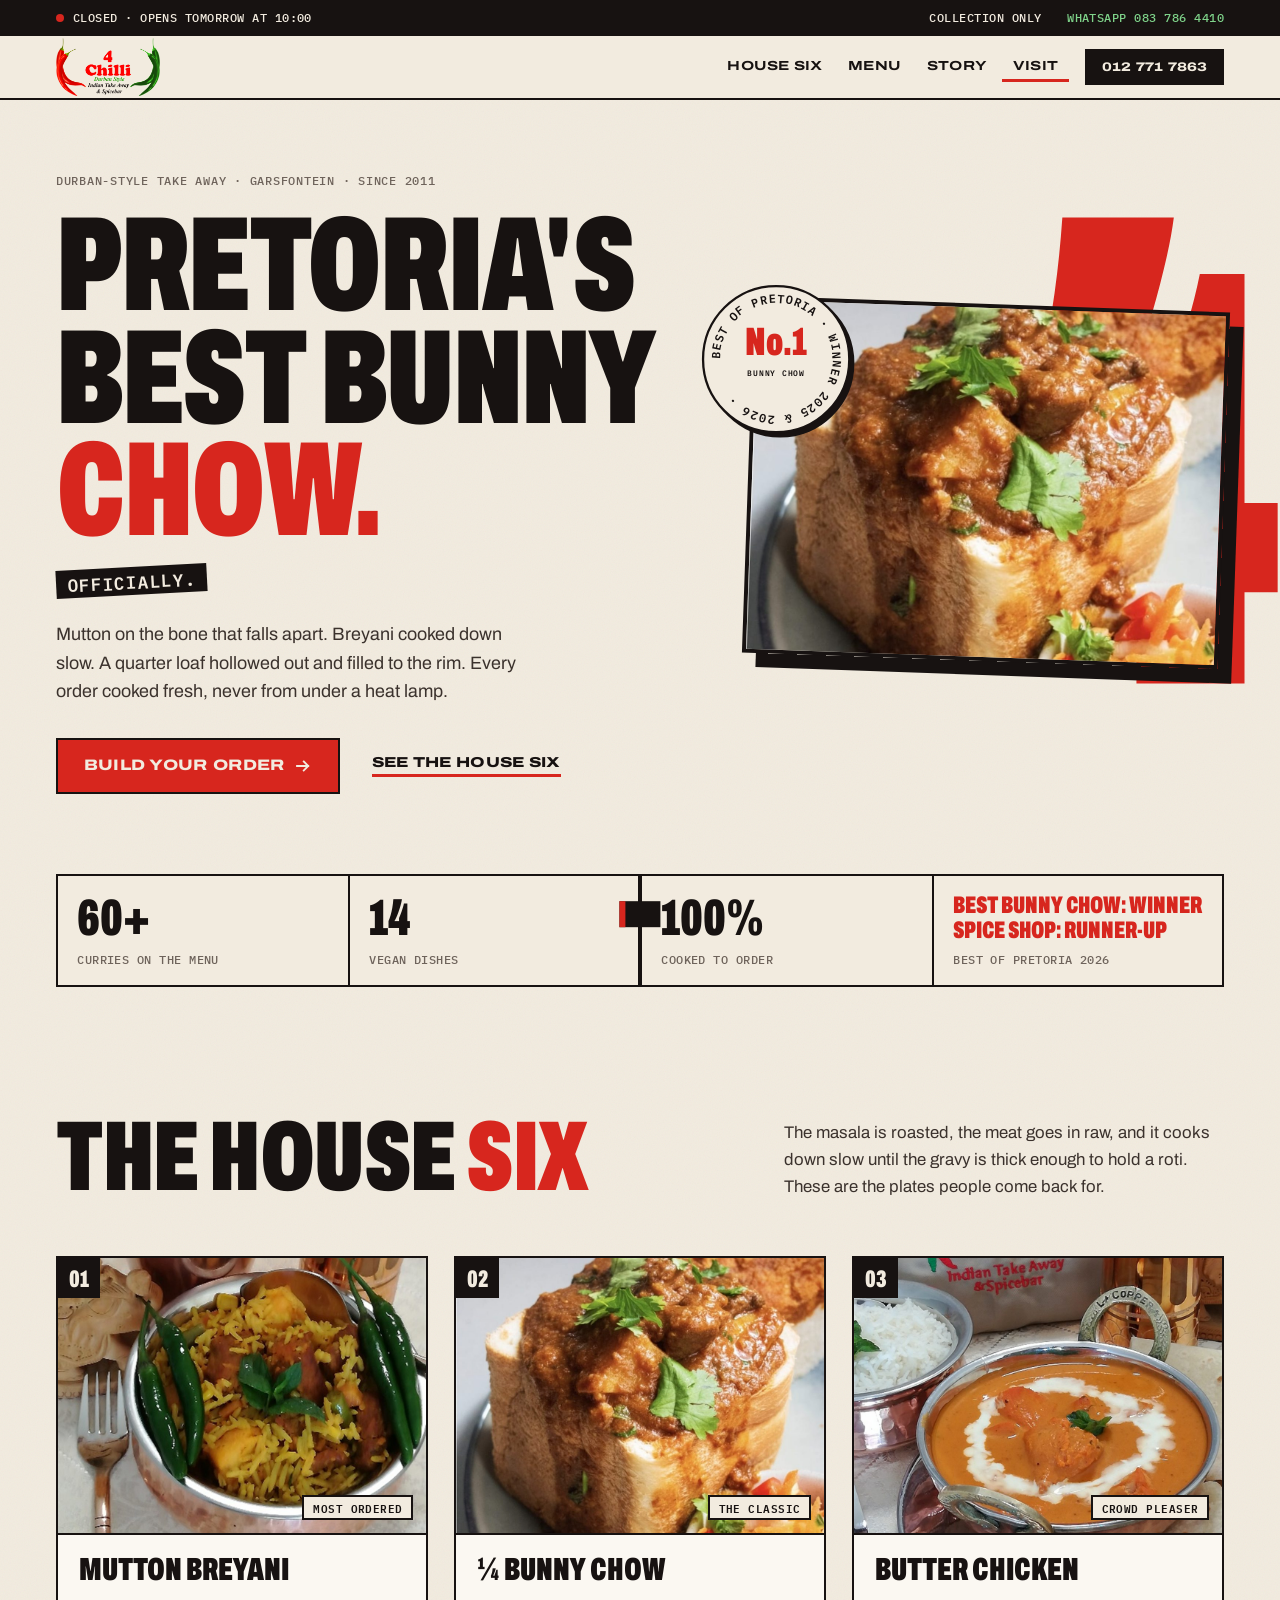
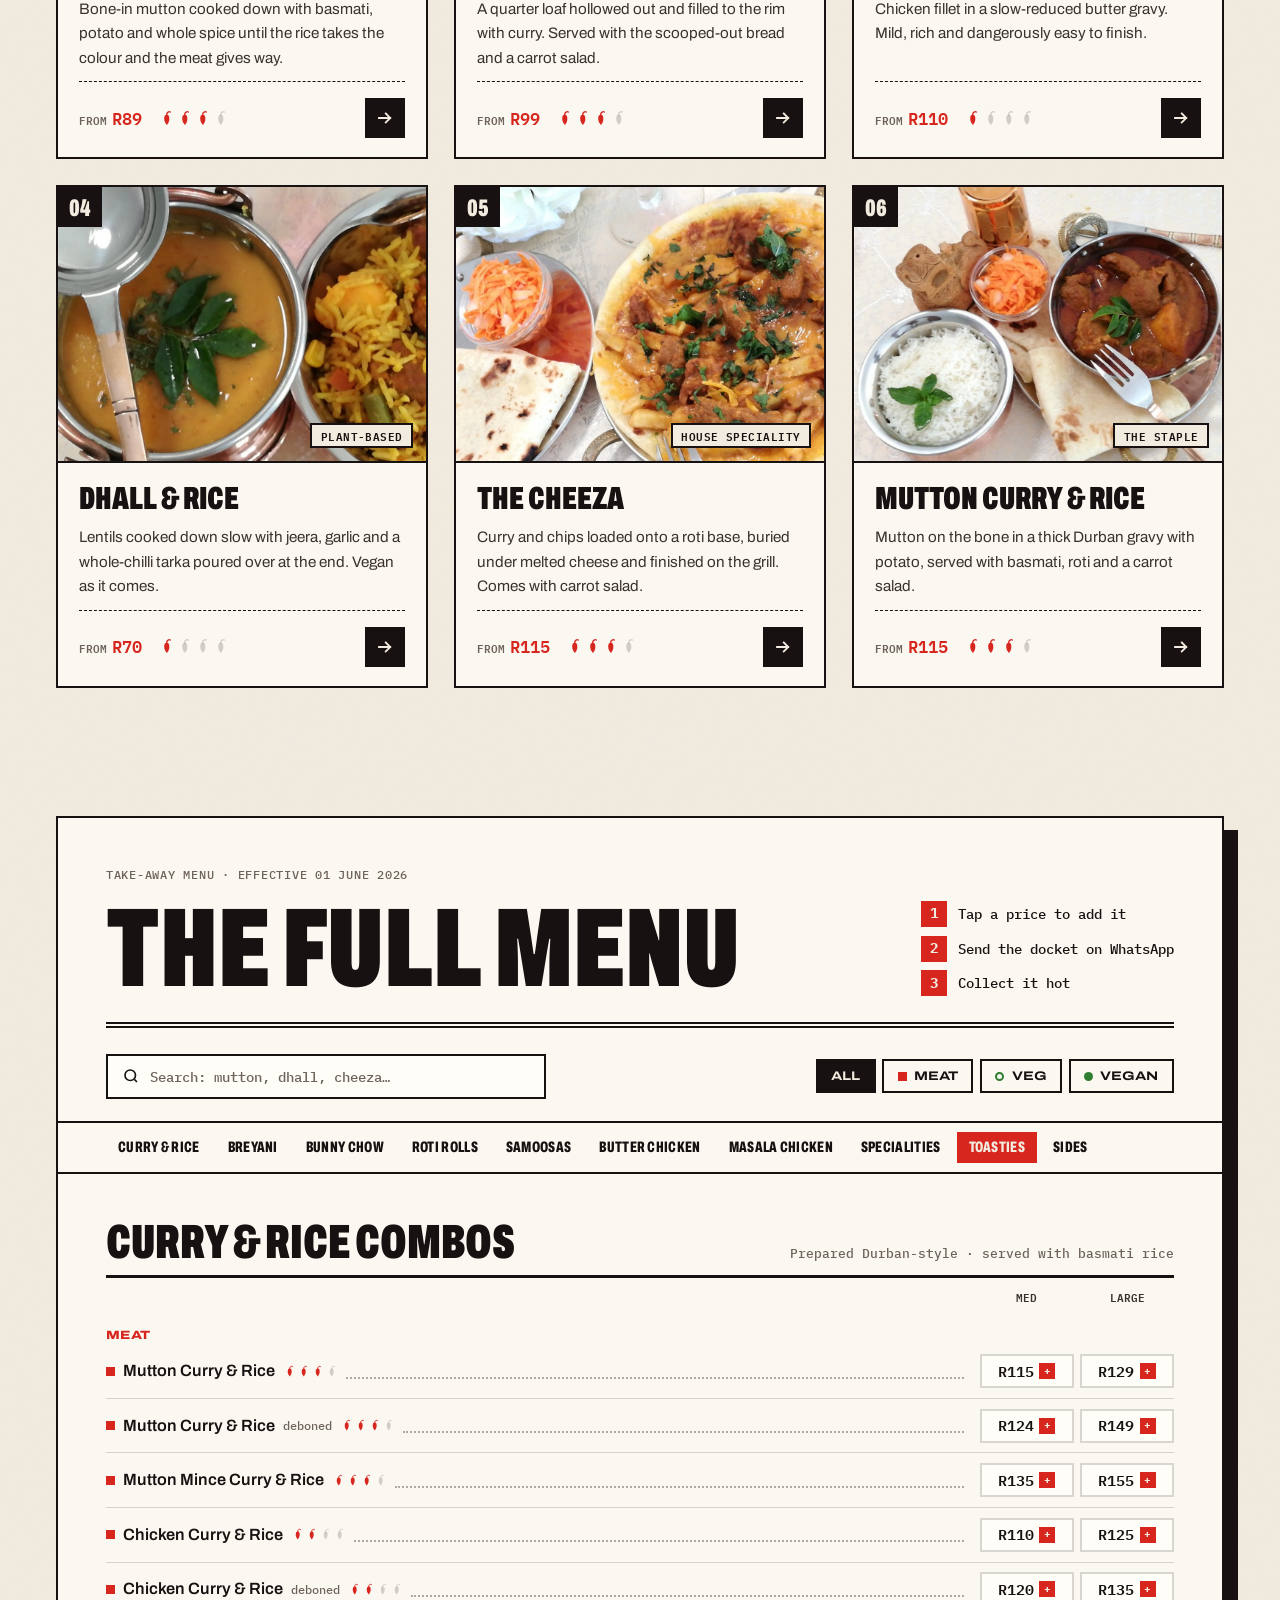
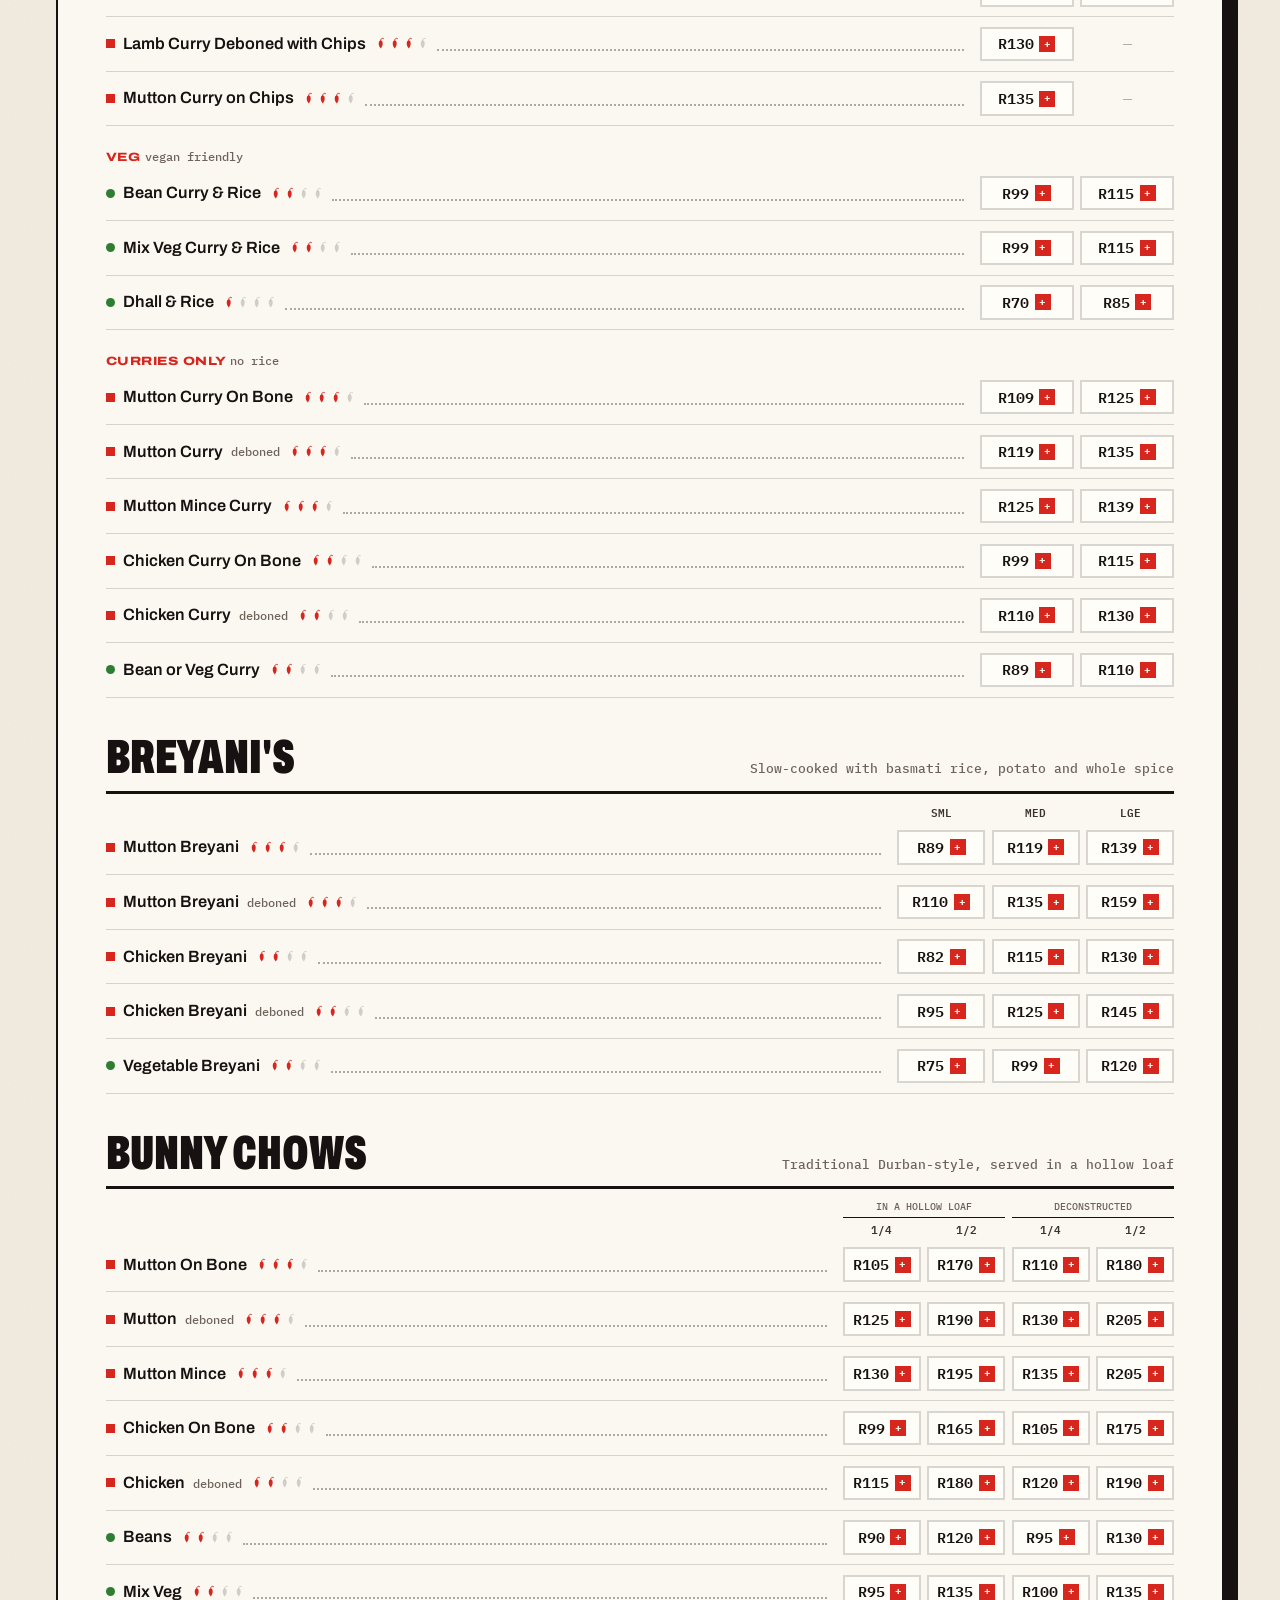
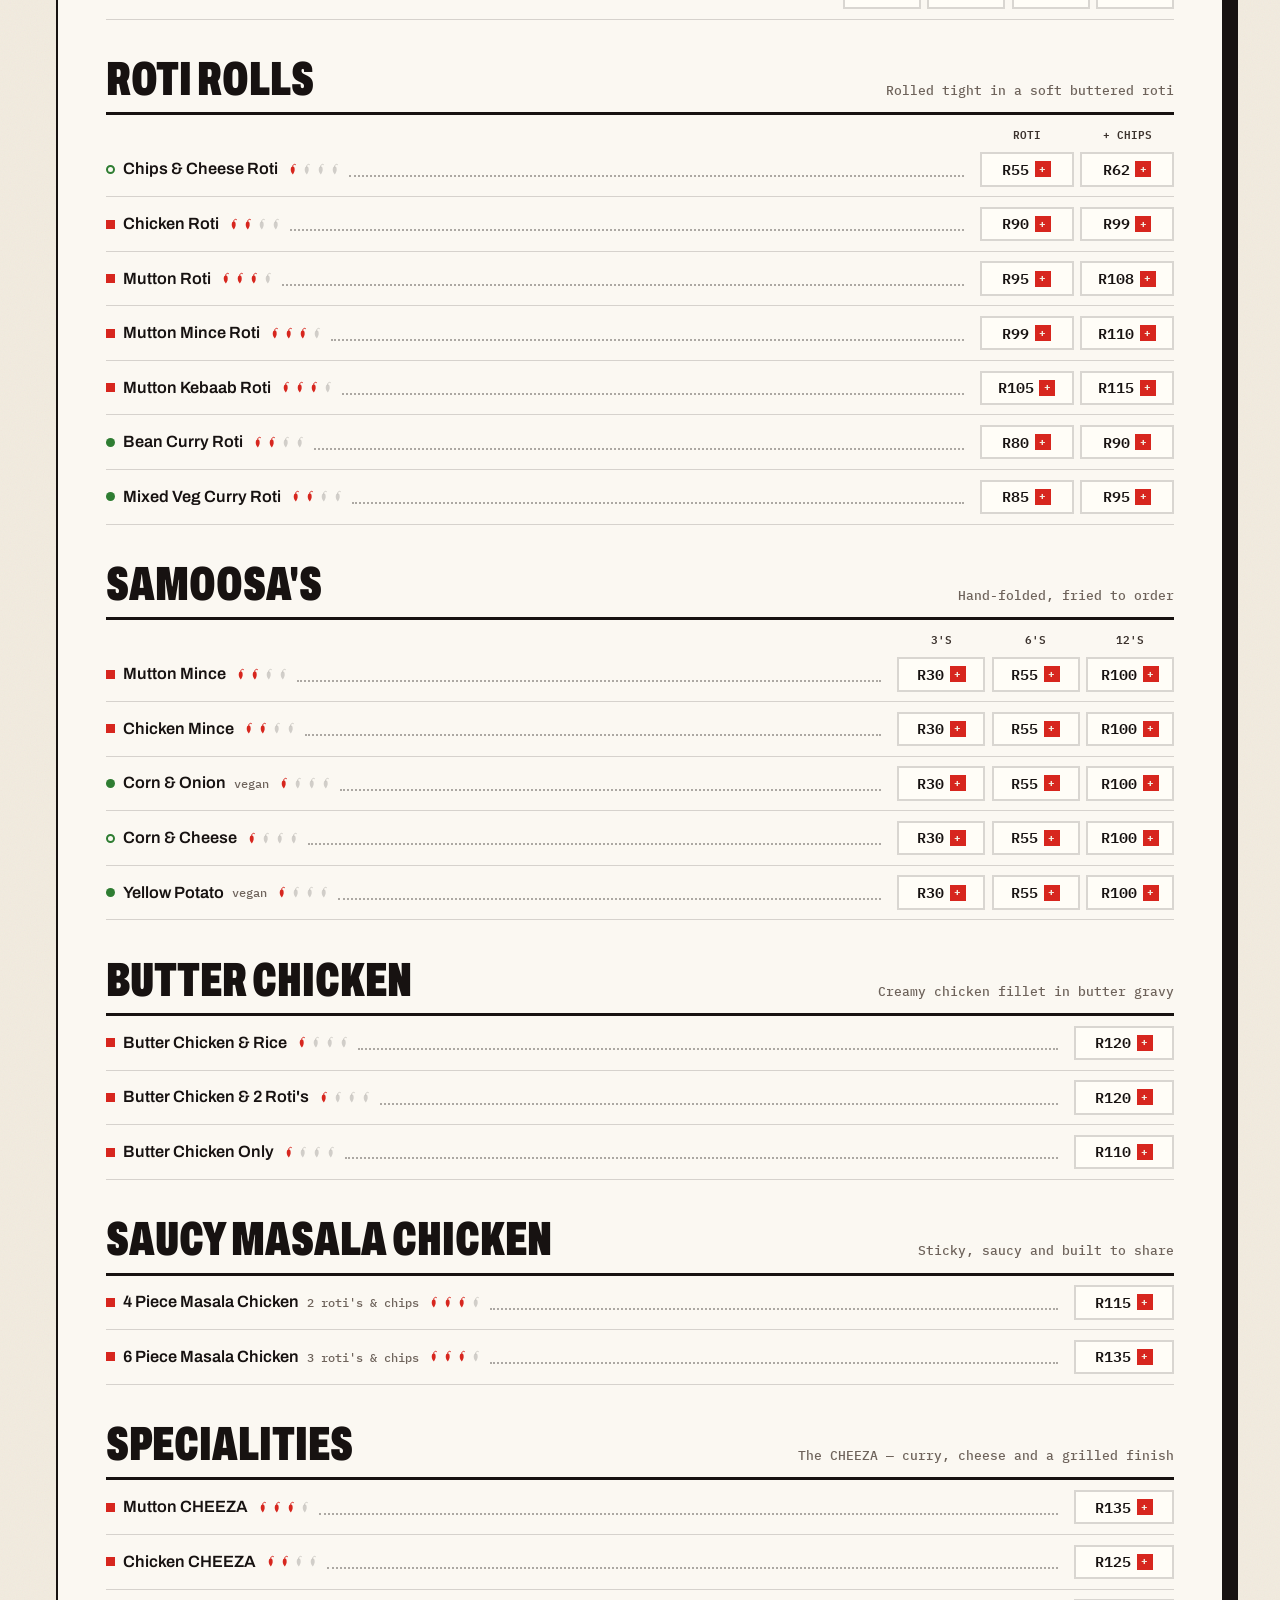
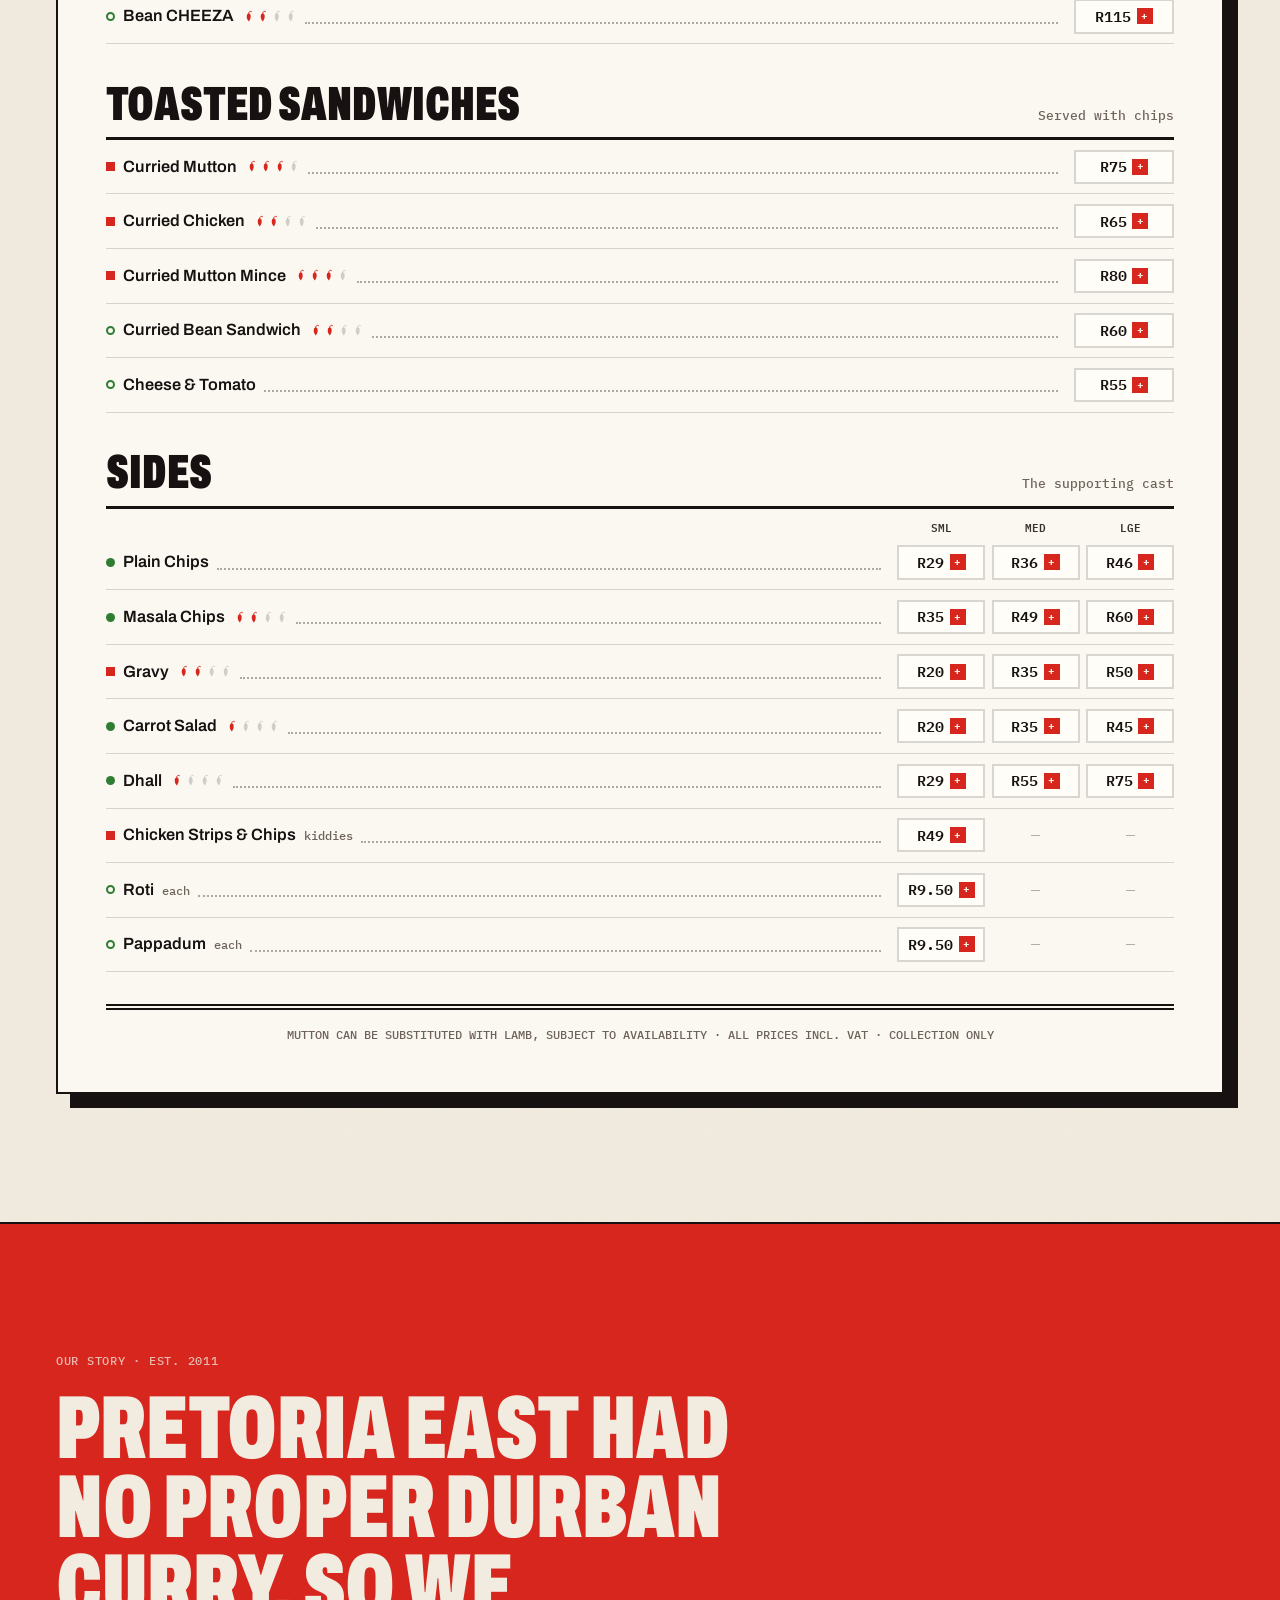
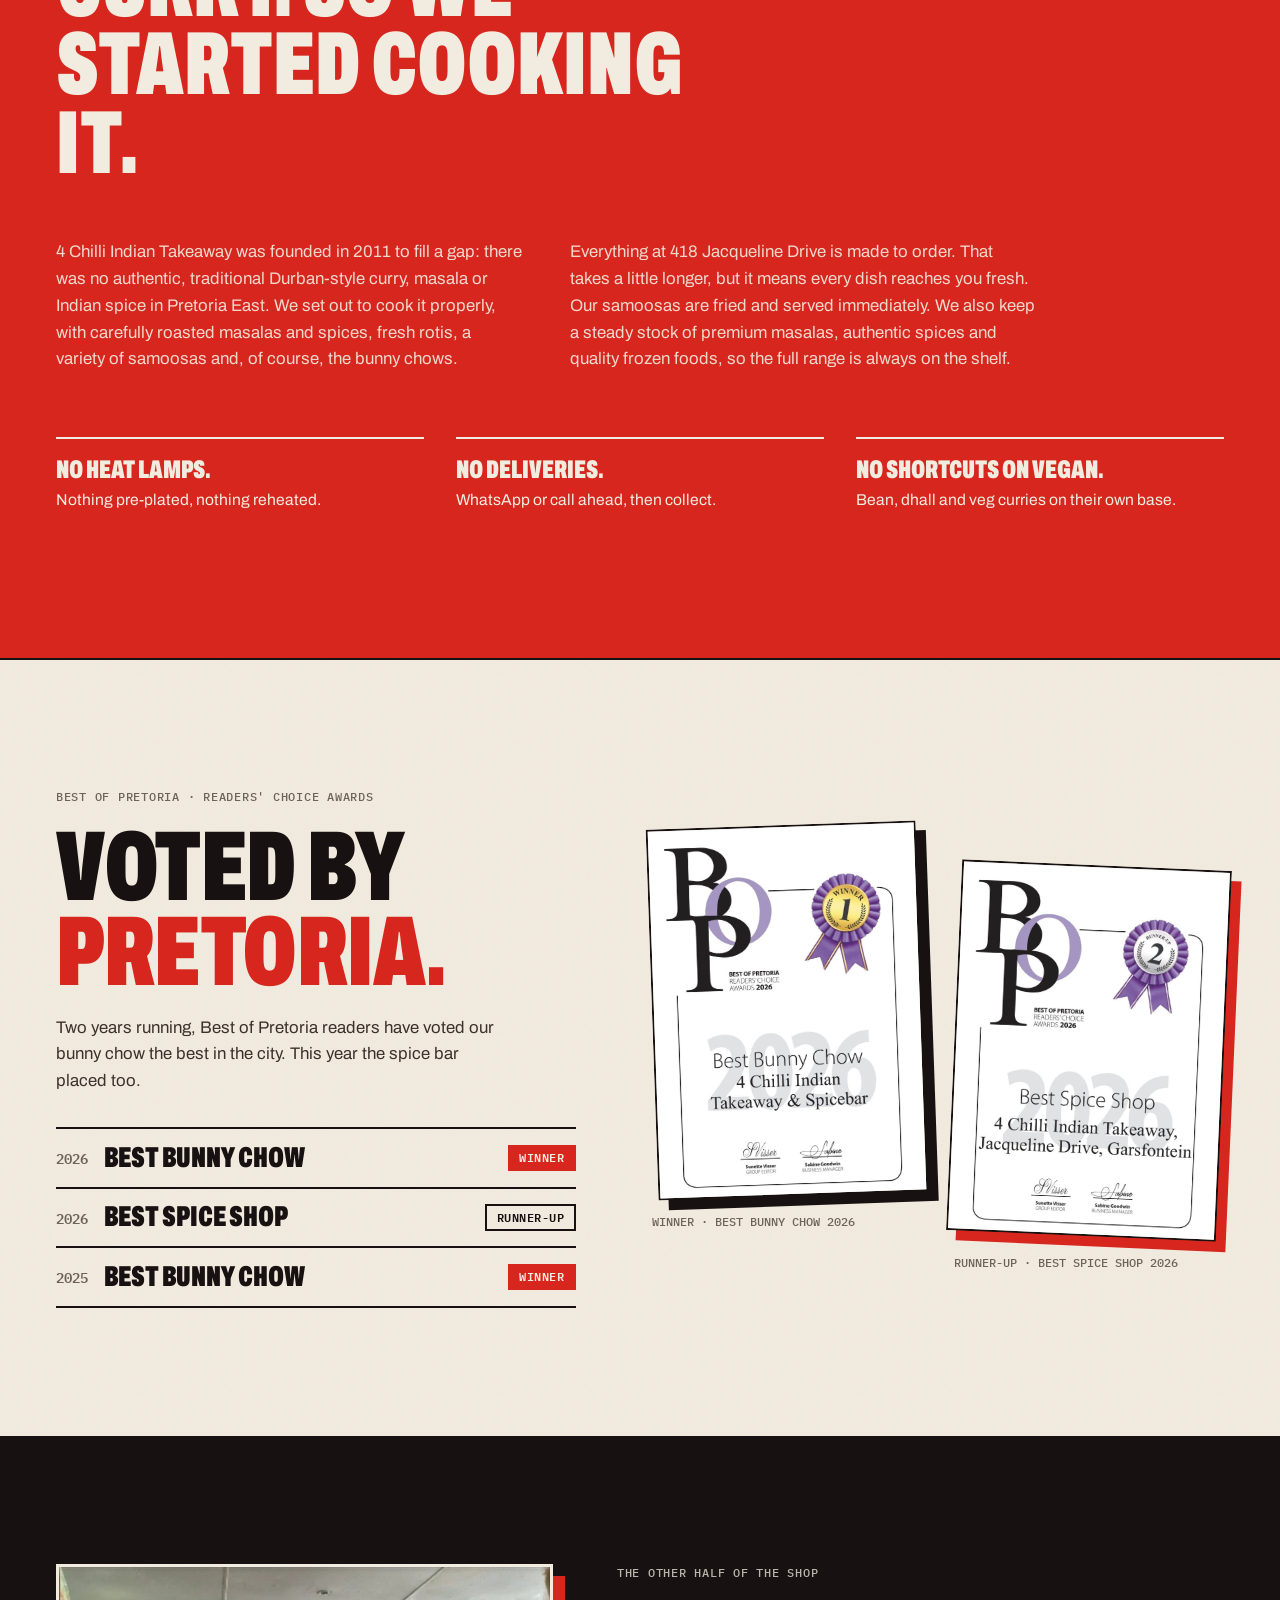
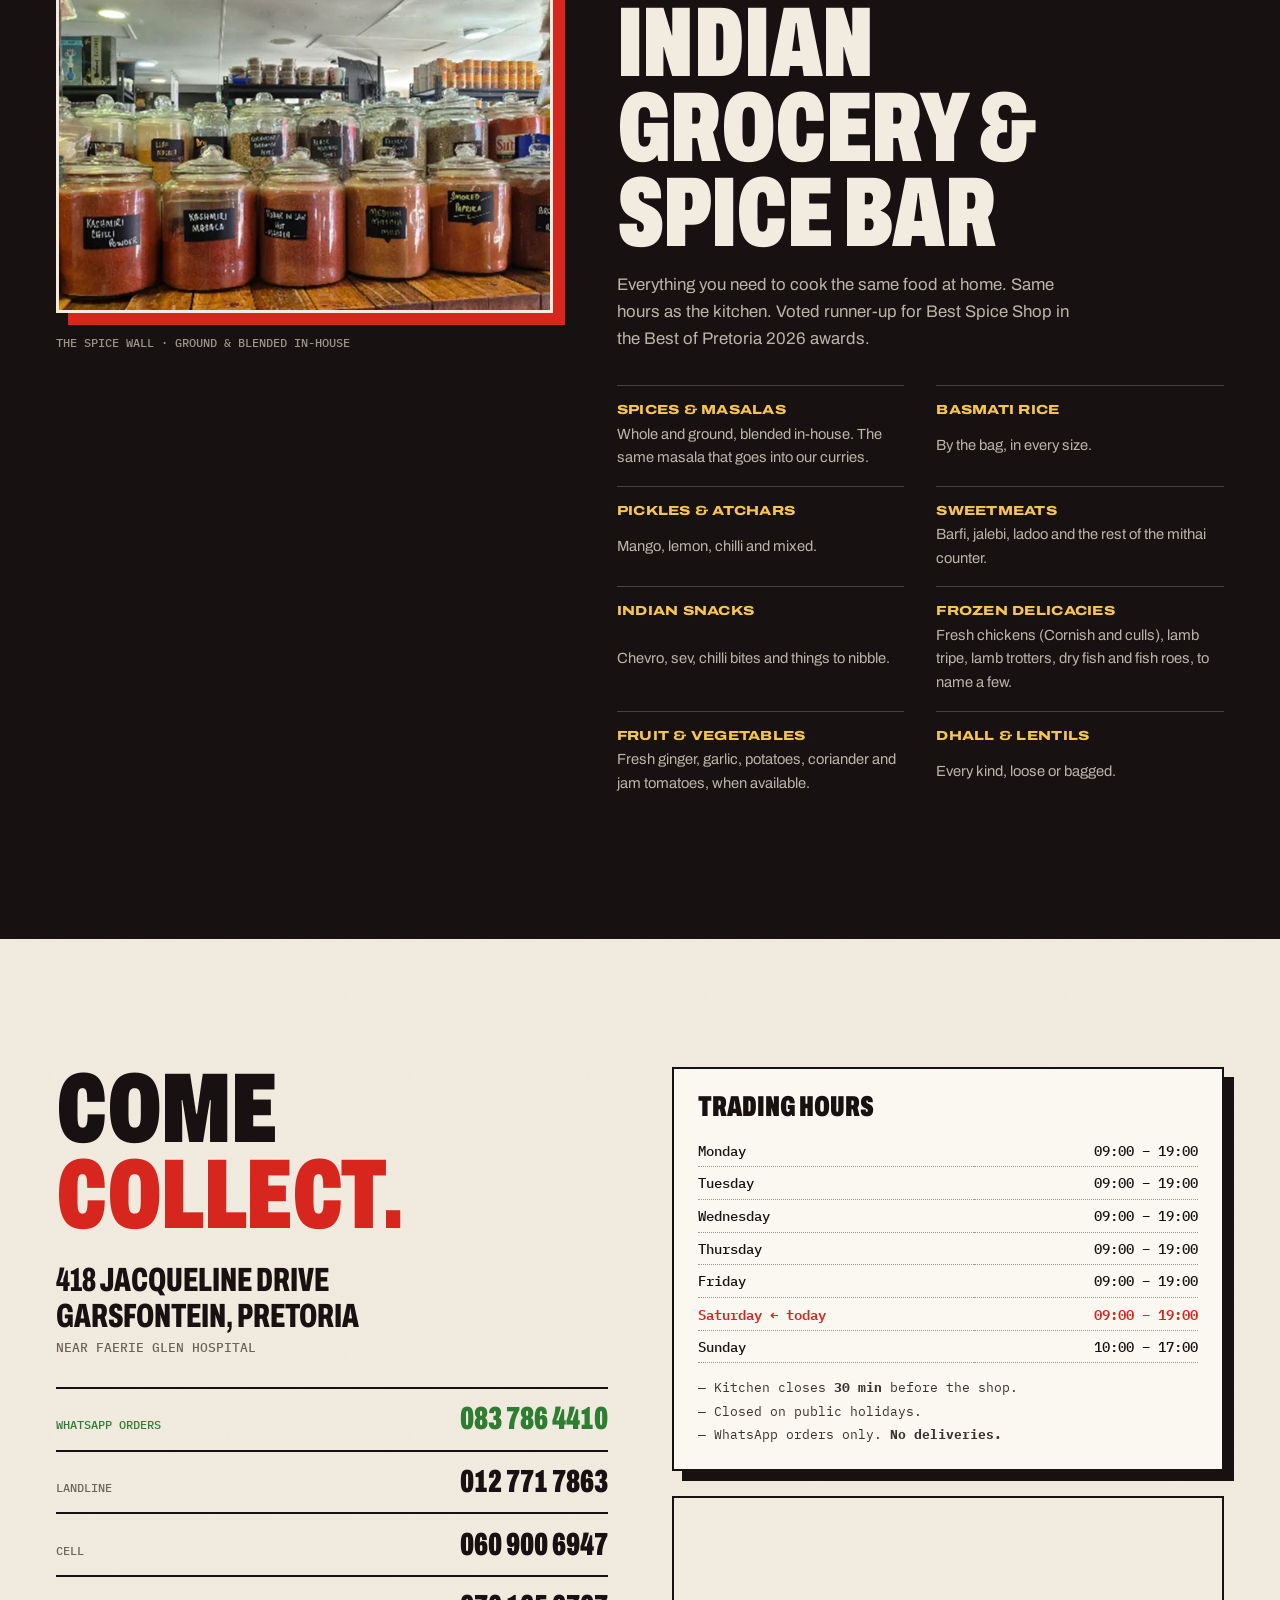
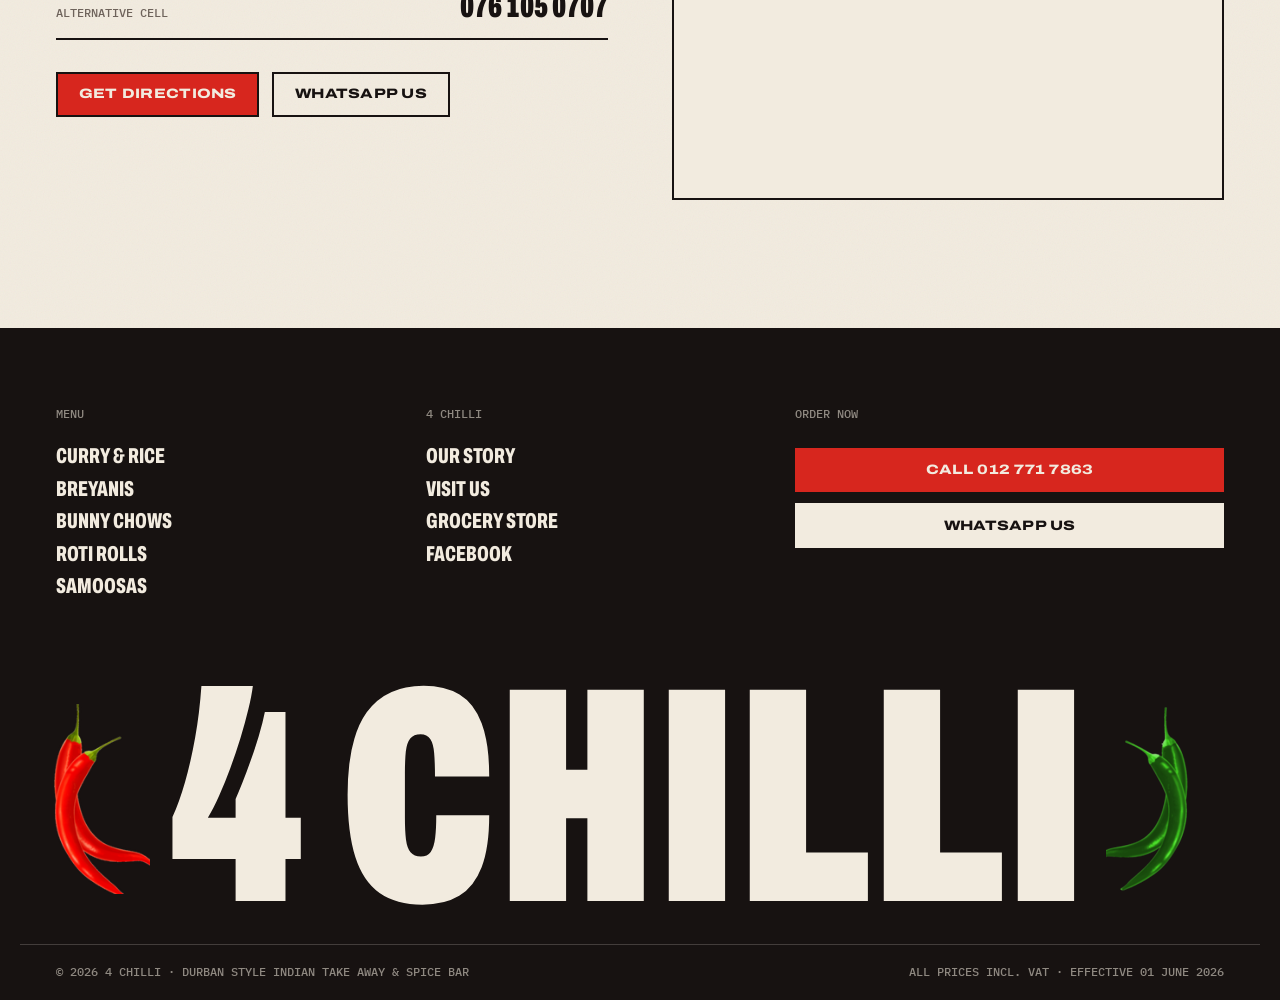
==== commit 8e67a70f: "Show the shop's original logo in the header Replace the typed '4 CHILLI' wordmark top left with the " ====
--- a/index.html
+++ b/index.html
@@ -11,9 +11,16 @@
 <meta property="og:title" content="4 Chilli · Durban Curry Co." />
 <meta property="og:description" content="Slow-cooked mutton curry, breyani and proper bunny chows. Garsfontein, Pretoria." />
 
-<link rel="icon" href="favicon.svg" type="image/svg+xml" />
-<link rel="icon" href="favicon-32.png" sizes="32x32" type="image/png" />
-<link rel="apple-touch-icon" href="apple-touch-icon.png" />
+<!-- Tab and search icons: the full logo. Google Search wants a real file at a
+     multiple of 48px (48/96/192), not an inline data URI, so list those too. -->
+<link rel="icon" href="/favicon.ico" sizes="48x48" />
+<link rel="icon" href="/favicon.svg" type="image/svg+xml" />
+<link rel="icon" href="/favicon-32.png" sizes="32x32" type="image/png" />
+<link rel="icon" href="/favicon-48.png" sizes="48x48" type="image/png" />
+<link rel="icon" href="/favicon-96.png" sizes="96x96" type="image/png" />
+<link rel="icon" href="/icon-192.png" sizes="192x192" type="image/png" />
+<link rel="apple-touch-icon" href="/apple-touch-icon.png" />
+<link rel="manifest" href="/site.webmanifest" />
 
 <link rel="preconnect" href="https://fonts.googleapis.com" />
 <link rel="preconnect" href="https://fonts.gstatic.com" crossorigin />
@@ -71,9 +78,8 @@
 <header class="nav" id="nav">
   <div class="nav__progress" id="navProgress"></div>
   <div class="nav__inner wrap">
-    <a href="#top" class="brand" aria-label="4 Chilli — home">
-      <span class="brand__4">4</span><span class="brand__word">Chilli</span>
-      <img class="brand__chilli" src="img/chillies.png" alt="" width="111" height="220" />
+    <a href="#top" class="brand brand--logo" aria-label="4 Chilli — home">
+      <img src="img/logo-original.png" alt="4 Chilli · Durban Style" width="406" height="227" />
     </a>
 
     <nav class="nav__links" id="navLinks" aria-label="Primary">
--- a/styles.css
+++ b/styles.css
@@ -136,6 +136,8 @@
 .brand { display: inline-flex; align-items: center; gap: .1rem; font: 900 1.85rem/1 var(--font); font-stretch: var(--condensed); text-transform: uppercase; }
 .brand__4 { color: var(--red); margin-right: .12em; }
 .brand__chilli { width: 12px; height: auto; margin-left: .35rem; transform: rotate(18deg); }
+/* the shop's original logo in the header: red "4 Chilli" with its red and green chillies */
+.brand--logo img { display: block; width: auto; height: 58px; }
 
 .nav__links { display: flex; align-items: center; gap: .2rem; }
 .nav__links a[data-nav] {
